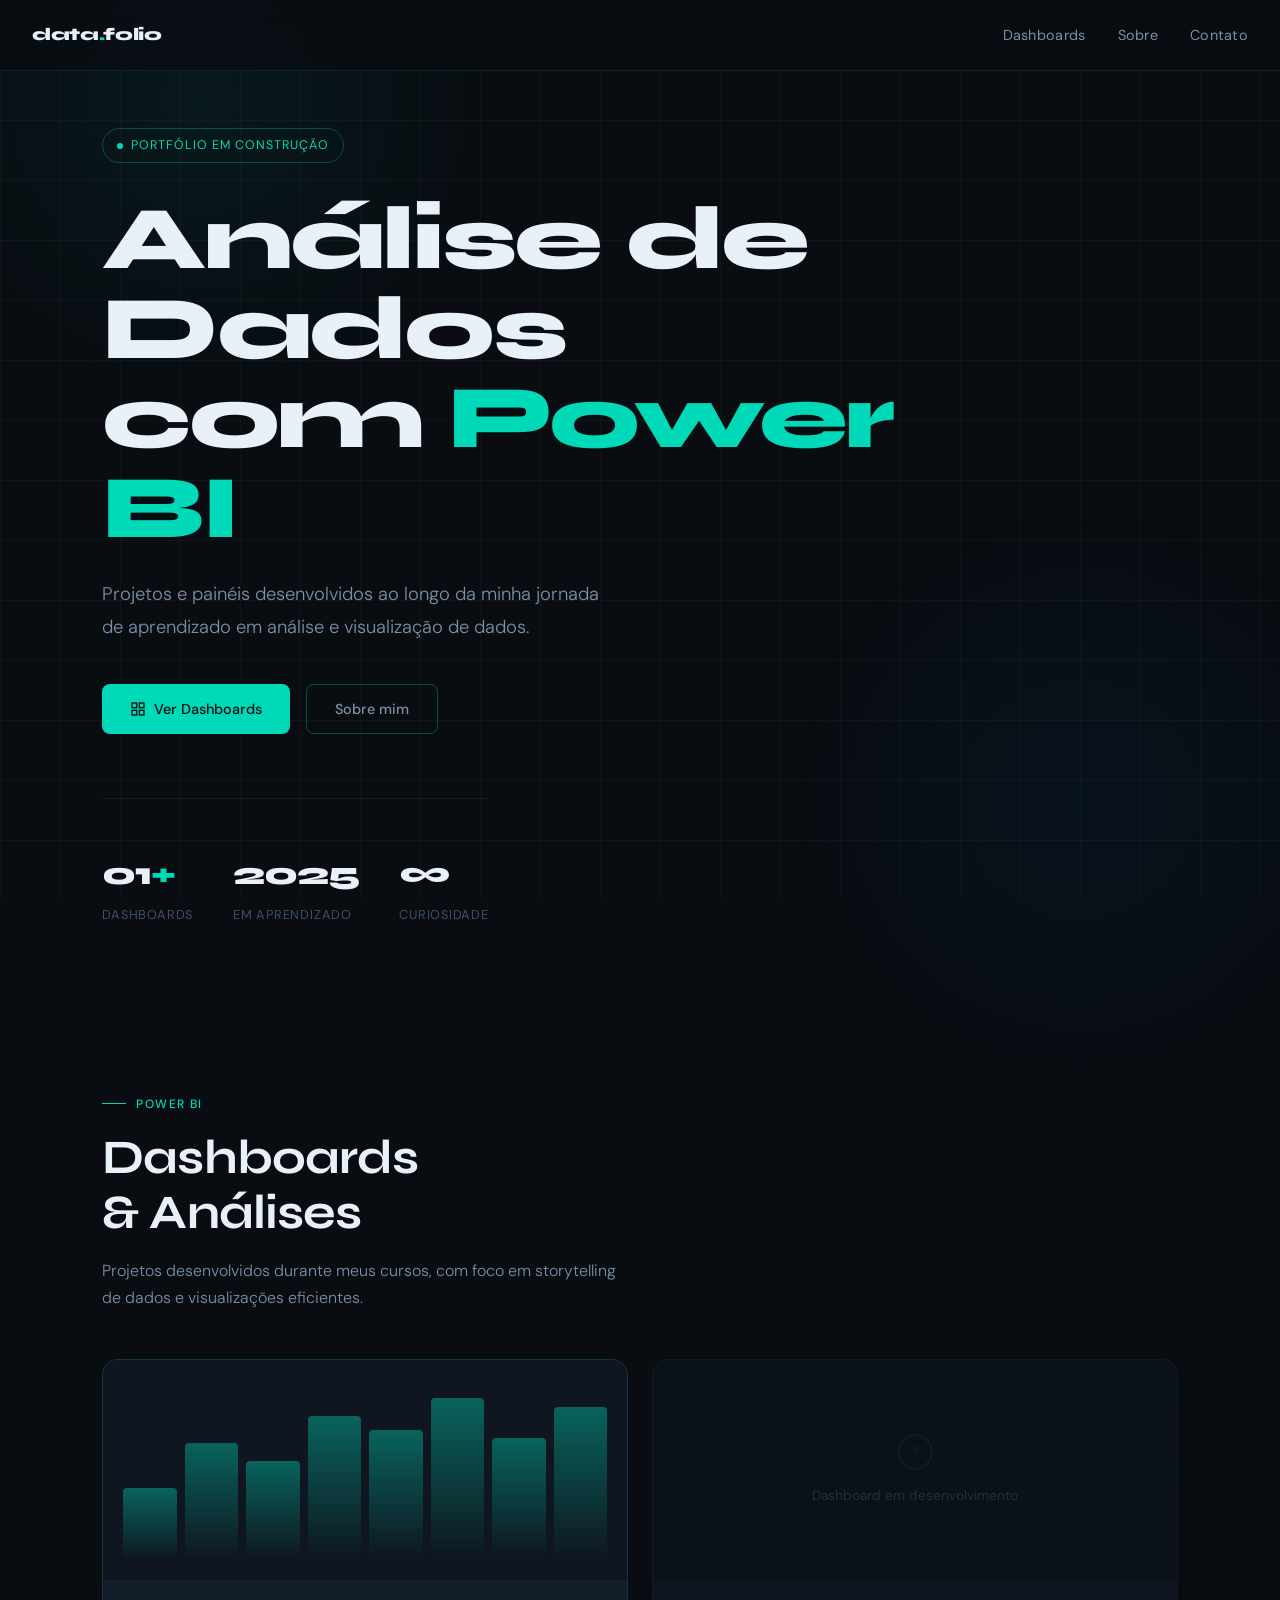
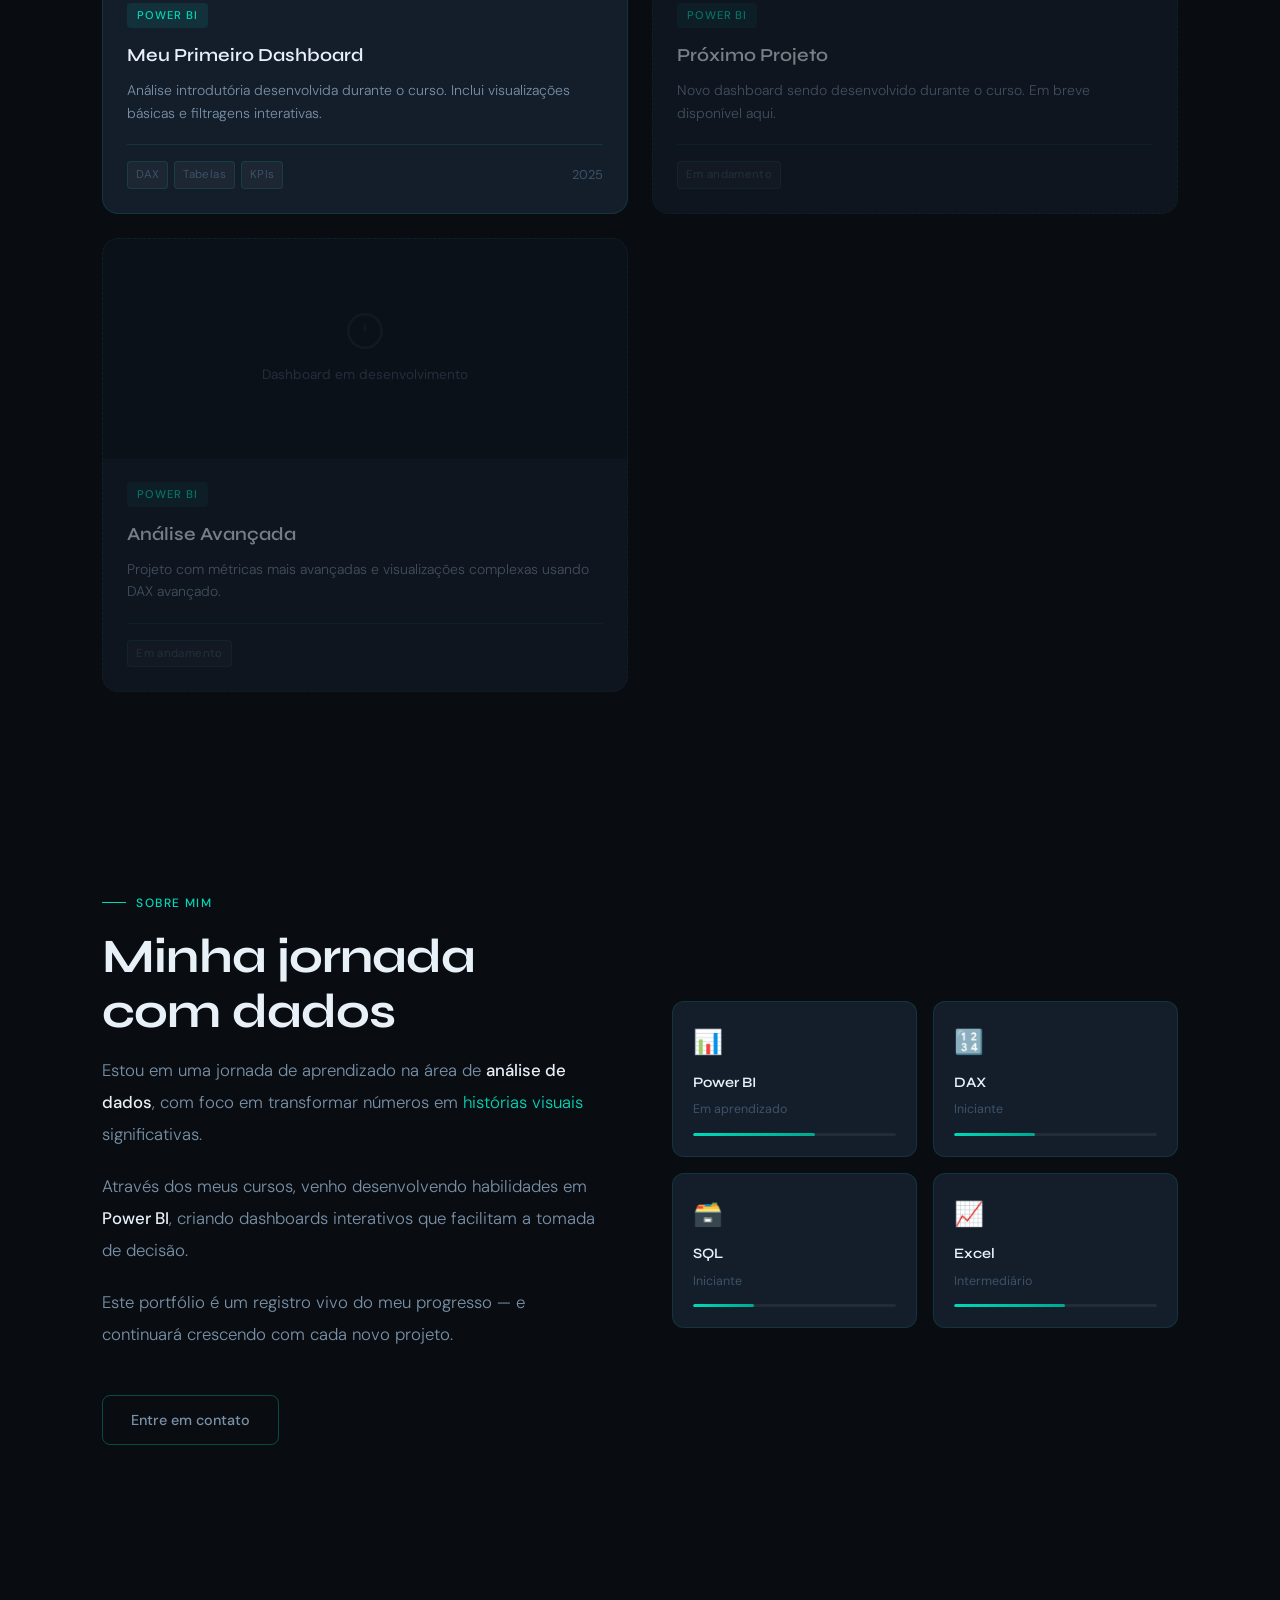
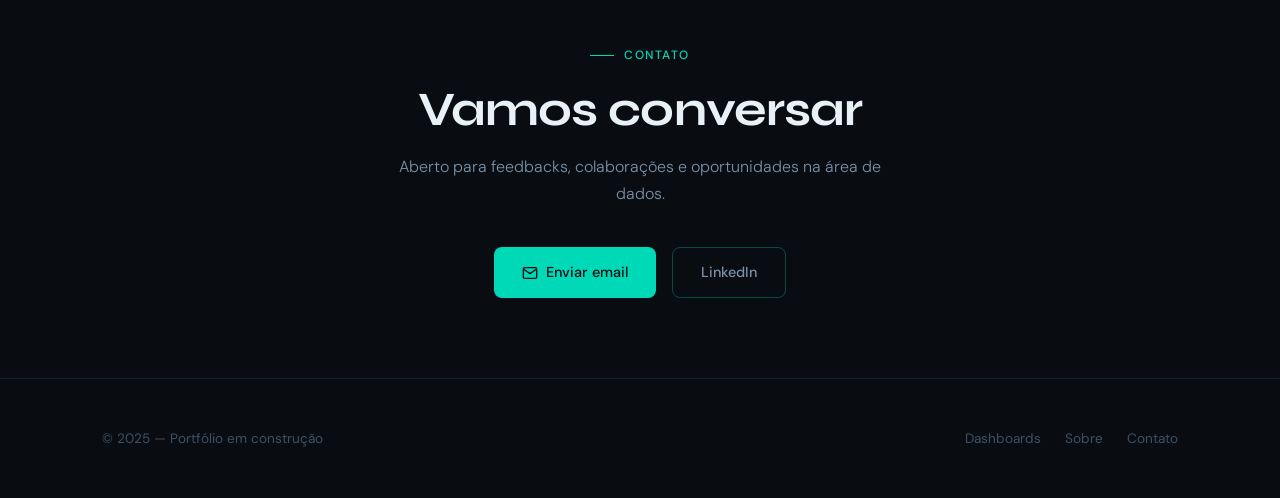
==== index.html @ b8851eac "index.http" ====
<!DOCTYPE html>
<html lang="pt-BR">
<head>
<meta charset="UTF-8">
<meta name="viewport" content="width=device-width, initial-scale=1.0">
<title>Portfólio | Análise de Dados</title>
<link href="https://fonts.googleapis.com/css2?family=Syne:wght@400;500;600;700;800&family=DM+Sans:ital,opsz,wght@0,9..40,300;0,9..40,400;0,9..40,500;1,9..40,300&display=swap" rel="stylesheet">
<style>
  *, *::before, *::after { box-sizing: border-box; margin: 0; padding: 0; }

  :root {
    --bg-deep:    #090d12;
    --bg-surface: #0f1620;
    --bg-card:    #141e2b;
    --bg-card-hover: #1a2638;
    --accent:     #00d9b8;
    --accent-dim: #00a88f;
    --accent-glow:rgba(0,217,184,0.15);
    --text-primary:   #e8f0f8;
    --text-secondary: #7a91a8;
    --text-muted:     #3d5166;
    --border:     rgba(0,217,184,0.12);
    --border-hover: rgba(0,217,184,0.3);
    --grid-line:  rgba(255,255,255,0.03);
  }

  html { scroll-behavior: smooth; }

  body {
    background: var(--bg-deep);
    color: var(--text-primary);
    font-family: 'DM Sans', sans-serif;
    font-size: 16px;
    line-height: 1.7;
    overflow-x: hidden;
  }

  /* ── Grid background ── */
  body::before {
    content: '';
    position: fixed; inset: 0;
    background-image:
      linear-gradient(var(--grid-line) 1px, transparent 1px),
      linear-gradient(90deg, var(--grid-line) 1px, transparent 1px);
    background-size: 60px 60px;
    pointer-events: none;
    z-index: 0;
  }

  /* ── Glow blob ── */
  .glow-blob {
    position: fixed;
    width: 600px; height: 600px;
    background: radial-gradient(circle, rgba(0,217,184,0.06) 0%, transparent 70%);
    border-radius: 50%;
    pointer-events: none;
    z-index: 0;
    transition: transform 2s ease;
  }
  .glow-blob-1 { top: -200px; left: -100px; }
  .glow-blob-2 { bottom: -200px; right: -100px; background: radial-gradient(circle, rgba(0,120,217,0.05) 0%, transparent 70%); }

  /* ── NAV ── */
  nav {
    position: fixed; top: 0; left: 0; right: 0;
    z-index: 100;
    padding: 1.25rem 2rem;
    display: flex; align-items: center; justify-content: space-between;
    background: rgba(9,13,18,0.75);
    backdrop-filter: blur(16px);
    border-bottom: 1px solid var(--border);
    animation: fadeDown 0.8s ease both;
  }

  .nav-logo {
    font-family: 'Syne', sans-serif;
    font-weight: 800; font-size: 1.1rem;
    letter-spacing: -0.02em;
    color: var(--text-primary);
    text-decoration: none;
  }
  .nav-logo span { color: var(--accent); }

  .nav-links {
    display: flex; gap: 2rem;
    list-style: none;
  }
  .nav-links a {
    color: var(--text-secondary);
    text-decoration: none;
    font-size: 0.9rem;
    font-weight: 400;
    letter-spacing: 0.02em;
    transition: color 0.2s;
    position: relative;
  }
  .nav-links a::after {
    content: '';
    position: absolute; bottom: -4px; left: 0; right: 0; height: 1px;
    background: var(--accent); transform: scaleX(0);
    transition: transform 0.25s ease;
  }
  .nav-links a:hover { color: var(--accent); }
  .nav-links a:hover::after { transform: scaleX(1); }

  /* ── MAIN WRAPPER ── */
  main { position: relative; z-index: 1; }

  /* ── HERO ── */
  .hero {
    min-height: 100vh;
    display: flex; flex-direction: column;
    justify-content: center; align-items: flex-start;
    padding: 8rem 8vw 4rem;
    position: relative;
  }

  .hero-tag {
    display: inline-flex; align-items: center; gap: 8px;
    padding: 6px 14px;
    border: 1px solid var(--border-hover);
    border-radius: 100px;
    font-size: 0.78rem;
    letter-spacing: 0.08em;
    text-transform: uppercase;
    color: var(--accent);
    margin-bottom: 2rem;
    animation: fadeUp 0.8s 0.2s ease both;
  }
  .hero-tag::before {
    content: '';
    width: 6px; height: 6px; border-radius: 50%;
    background: var(--accent);
    animation: pulse 2s infinite;
  }

  .hero h1 {
    font-family: 'Syne', sans-serif;
    font-size: clamp(3rem, 7vw, 6.5rem);
    font-weight: 800;
    line-height: 1.0;
    letter-spacing: -0.03em;
    max-width: 900px;
    animation: fadeUp 0.8s 0.3s ease both;
  }
  .hero h1 em {
    font-style: normal;
    color: var(--accent);
  }

  .hero-sub {
    font-size: 1.15rem;
    font-weight: 300;
    color: var(--text-secondary);
    max-width: 520px;
    margin-top: 1.5rem;
    line-height: 1.8;
    animation: fadeUp 0.8s 0.4s ease both;
  }

  .hero-cta {
    display: flex; gap: 1rem; margin-top: 2.5rem;
    animation: fadeUp 0.8s 0.5s ease both;
  }
  .btn {
    padding: 0.75rem 1.75rem;
    border-radius: 8px;
    font-family: 'DM Sans', sans-serif;
    font-size: 0.9rem; font-weight: 500;
    cursor: pointer;
    text-decoration: none;
    transition: all 0.25s ease;
    display: inline-flex; align-items: center; gap: 8px;
  }
  .btn-primary {
    background: var(--accent);
    color: #090d12;
    border: none;
  }
  .btn-primary:hover { background: #00ffdc; transform: translateY(-2px); box-shadow: 0 8px 24px rgba(0,217,184,0.3); }
  .btn-ghost {
    background: transparent;
    color: var(--text-secondary);
    border: 1px solid var(--border-hover);
  }
  .btn-ghost:hover { border-color: var(--accent); color: var(--accent); transform: translateY(-2px); }

  /* Stats row */
  .hero-stats {
    display: flex; gap: 2.5rem;
    margin-top: 4rem;
    padding-top: 3rem;
    border-top: 1px solid var(--border);
    animation: fadeUp 0.8s 0.6s ease both;
  }
  .stat-item {}
  .stat-num {
    font-family: 'Syne', sans-serif;
    font-size: 2rem; font-weight: 800;
    color: var(--text-primary);
    letter-spacing: -0.03em;
  }
  .stat-num span { color: var(--accent); }
  .stat-label {
    font-size: 0.8rem;
    color: var(--text-muted);
    text-transform: uppercase;
    letter-spacing: 0.06em;
    margin-top: 2px;
  }

  /* ── SECTIONS ── */
  section {
    padding: 6rem 8vw;
    position: relative;
  }
  .section-label {
    display: inline-flex; align-items: center; gap: 10px;
    font-size: 0.75rem;
    text-transform: uppercase;
    letter-spacing: 0.12em;
    color: var(--accent);
    font-weight: 500;
    margin-bottom: 1rem;
  }
  .section-label::before {
    content: '';
    display: inline-block;
    width: 24px; height: 1px;
    background: var(--accent);
  }

  .section-title {
    font-family: 'Syne', sans-serif;
    font-size: clamp(2rem, 4vw, 3rem);
    font-weight: 700;
    letter-spacing: -0.02em;
    line-height: 1.15;
    margin-bottom: 1rem;
  }
  .section-desc {
    color: var(--text-secondary);
    font-size: 1rem;
    font-weight: 300;
    max-width: 520px;
    margin-bottom: 3rem;
  }

  /* ── DASHBOARD GRID ── */
  .dashboard-grid {
    display: grid;
    grid-template-columns: repeat(auto-fill, minmax(380px, 1fr));
    gap: 1.5rem;
  }

  .dash-card {
    background: var(--bg-card);
    border: 1px solid var(--border);
    border-radius: 16px;
    overflow: hidden;
    transition: all 0.35s ease;
    position: relative;
    cursor: pointer;
    text-decoration: none;
    display: block;
    color: inherit;
  }
  .dash-card::before {
    content: '';
    position: absolute; top: 0; left: 0; right: 0; height: 2px;
    background: linear-gradient(90deg, transparent, var(--accent), transparent);
    opacity: 0;
    transition: opacity 0.35s ease;
  }
  .dash-card:hover {
    border-color: var(--border-hover);
    background: var(--bg-card-hover);
    transform: translateY(-4px);
    box-shadow: 0 20px 60px rgba(0,0,0,0.4), 0 0 40px rgba(0,217,184,0.05);
  }
  .dash-card:hover::before { opacity: 1; }

  .dash-preview {
    width: 100%;
    height: 220px;
    background: var(--bg-surface);
    display: flex; align-items: center; justify-content: center;
    position: relative;
    overflow: hidden;
  }

  /* Placeholder chart visualization */
  .dash-preview .chart-bars {
    display: flex; align-items: flex-end; gap: 8px;
    padding: 20px;
    height: 100%;
    width: 100%;
    opacity: 0.4;
  }
  .bar {
    flex: 1;
    background: linear-gradient(180deg, var(--accent) 0%, transparent 100%);
    border-radius: 4px 4px 0 0;
    min-height: 10%;
    transition: opacity 0.3s;
  }

  .dash-preview .embed-placeholder {
    display: flex; flex-direction: column;
    align-items: center; justify-content: center;
    gap: 12px;
    color: var(--text-muted);
    font-size: 0.85rem;
    width: 100%;
    height: 100%;
  }
  .embed-placeholder svg {
    opacity: 0.3;
  }

  .dash-body { padding: 1.25rem 1.5rem 1.5rem; }

  .dash-category {
    display: inline-block;
    padding: 3px 10px;
    border-radius: 4px;
    font-size: 0.7rem;
    text-transform: uppercase;
    letter-spacing: 0.08em;
    font-weight: 500;
    background: rgba(0,217,184,0.1);
    color: var(--accent);
    margin-bottom: 0.75rem;
  }

  .dash-title {
    font-family: 'Syne', sans-serif;
    font-size: 1.15rem;
    font-weight: 600;
    margin-bottom: 0.5rem;
    color: var(--text-primary);
  }
  .dash-desc {
    font-size: 0.875rem;
    color: var(--text-secondary);
    font-weight: 300;
    line-height: 1.6;
    margin-bottom: 1.25rem;
  }

  .dash-footer {
    display: flex; align-items: center; justify-content: space-between;
    padding-top: 1rem;
    border-top: 1px solid var(--border);
    font-size: 0.8rem;
    color: var(--text-muted);
  }
  .dash-footer-tags { display: flex; gap: 6px; }
  .tag {
    padding: 3px 8px;
    border-radius: 4px;
    background: rgba(255,255,255,0.04);
    border: 1px solid var(--border);
    font-size: 0.72rem;
    color: var(--text-muted);
    letter-spacing: 0.03em;
  }

  /* ── COMING SOON CARD ── */
  .dash-card.coming-soon {
    border-style: dashed;
    opacity: 0.5;
    cursor: default;
  }
  .dash-card.coming-soon:hover {
    transform: none;
    border-color: var(--border);
    background: var(--bg-card);
    box-shadow: none;
  }
  .coming-label {
    position: absolute; top: 12px; right: 12px;
    padding: 4px 10px;
    border-radius: 100px;
    background: rgba(255,255,255,0.06);
    font-size: 0.7rem;
    text-transform: uppercase;
    letter-spacing: 0.08em;
    color: var(--text-muted);
  }

  /* ── ABOUT SECTION ── */
  .about-grid {
    display: grid;
    grid-template-columns: 1fr 1fr;
    gap: 4rem;
    align-items: center;
  }
  .about-text p {
    color: var(--text-secondary);
    font-weight: 300;
    font-size: 1.05rem;
    line-height: 1.9;
    margin-bottom: 1.25rem;
  }
  .about-text p strong {
    color: var(--text-primary);
    font-weight: 500;
  }
  .about-text p em { color: var(--accent); font-style: normal; }

  .skills-grid {
    display: grid;
    grid-template-columns: 1fr 1fr;
    gap: 1rem;
  }
  .skill-item {
    background: var(--bg-card);
    border: 1px solid var(--border);
    border-radius: 12px;
    padding: 1.25rem;
    transition: all 0.25s ease;
  }
  .skill-item:hover {
    border-color: var(--border-hover);
    transform: translateY(-2px);
  }
  .skill-icon {
    font-size: 1.5rem;
    margin-bottom: 0.5rem;
  }
  .skill-name {
    font-family: 'Syne', sans-serif;
    font-size: 0.9rem;
    font-weight: 600;
    margin-bottom: 4px;
  }
  .skill-level {
    font-size: 0.78rem;
    color: var(--text-muted);
  }
  .skill-bar {
    height: 3px;
    background: rgba(255,255,255,0.06);
    border-radius: 100px;
    margin-top: 0.75rem;
    overflow: hidden;
  }
  .skill-bar-fill {
    height: 100%;
    background: linear-gradient(90deg, var(--accent), var(--accent-dim));
    border-radius: 100px;
    transform-origin: left;
    animation: barGrow 1s 1s ease both;
  }

  /* ── FOOTER ── */
  footer {
    padding: 3rem 8vw;
    border-top: 1px solid var(--border);
    display: flex;
    align-items: center;
    justify-content: space-between;
    flex-wrap: wrap;
    gap: 1rem;
  }
  .footer-copy {
    font-size: 0.85rem;
    color: var(--text-muted);
  }
  .footer-links { display: flex; gap: 1.5rem; }
  .footer-links a {
    color: var(--text-muted);
    text-decoration: none;
    font-size: 0.85rem;
    transition: color 0.2s;
  }
  .footer-links a:hover { color: var(--accent); }

  /* ── ANIMATIONS ── */
  @keyframes fadeDown {
    from { opacity: 0; transform: translateY(-16px); }
    to   { opacity: 1; transform: translateY(0); }
  }
  @keyframes fadeUp {
    from { opacity: 0; transform: translateY(24px); }
    to   { opacity: 1; transform: translateY(0); }
  }
  @keyframes pulse {
    0%, 100% { opacity: 1; transform: scale(1); }
    50% { opacity: 0.5; transform: scale(0.8); }
  }
  @keyframes barGrow {
    from { width: 0; }
  }

  .fade-in-up {
    opacity: 0;
    transform: translateY(30px);
    transition: opacity 0.7s ease, transform 0.7s ease;
  }
  .fade-in-up.visible {
    opacity: 1;
    transform: translateY(0);
  }

  /* ── RESPONSIVE ── */
  @media (max-width: 768px) {
    nav { padding: 1rem 1.25rem; }
    .nav-links { display: none; }
    .hero { padding: 7rem 5vw 3rem; }
    .hero-stats { gap: 1.5rem; flex-wrap: wrap; }
    section { padding: 4rem 5vw; }
    .dashboard-grid { grid-template-columns: 1fr; }
    .about-grid { grid-template-columns: 1fr; gap: 2.5rem; }
    footer { flex-direction: column; text-align: center; }
  }

  /* ── MODAL PARA EMBED ── */
  .modal-backdrop {
    position: fixed; inset: 0;
    background: rgba(0,0,0,0.85);
    z-index: 200;
    display: none;
    align-items: center; justify-content: center;
    backdrop-filter: blur(8px);
  }
  .modal-backdrop.open { display: flex; }
  .modal {
    background: var(--bg-card);
    border: 1px solid var(--border-hover);
    border-radius: 20px;
    width: min(90vw, 900px);
    max-height: 90vh;
    overflow: auto;
    padding: 2rem;
    position: relative;
    animation: fadeUp 0.35s ease both;
  }
  .modal-close {
    position: absolute; top: 1rem; right: 1rem;
    background: rgba(255,255,255,0.06);
    border: 1px solid var(--border);
    color: var(--text-secondary);
    width: 36px; height: 36px;
    border-radius: 50%;
    cursor: pointer;
    font-size: 1.1rem;
    display: flex; align-items: center; justify-content: center;
    transition: all 0.2s;
  }
  .modal-close:hover { background: rgba(255,255,255,0.12); color: var(--text-primary); }
  .modal h2 {
    font-family: 'Syne', sans-serif;
    font-size: 1.5rem; font-weight: 700;
    margin-bottom: 0.5rem;
  }
  .modal-meta { color: var(--text-muted); font-size: 0.875rem; margin-bottom: 1.5rem; }
  .modal-embed {
    width: 100%;
    height: 500px;
    background: var(--bg-surface);
    border-radius: 12px;
    border: 1px solid var(--border);
    display: flex; align-items: center; justify-content: center;
    color: var(--text-muted);
    font-size: 0.9rem;
    flex-direction: column;
    gap: 12px;
  }
  .modal-embed iframe {
    width: 100%; height: 100%;
    border: none; border-radius: 12px;
  }
  .modal-desc {
    margin-top: 1.25rem;
    color: var(--text-secondary);
    font-size: 0.95rem;
    font-weight: 300;
    line-height: 1.7;
  }
</style>
</head>
<body>

<div class="glow-blob glow-blob-1"></div>
<div class="glow-blob glow-blob-2"></div>

<!-- NAV -->
<nav>
  <a href="#" class="nav-logo">data<span>.</span>folio</a>
  <ul class="nav-links">
    <li><a href="#dashboards">Dashboards</a></li>
    <li><a href="#sobre">Sobre</a></li>
    <li><a href="#contato">Contato</a></li>
  </ul>
</nav>

<main>

  <!-- HERO -->
  <section class="hero">
    <div class="hero-tag">Portfólio em construção</div>
    <h1>Análise de Dados<br>com <em>Power BI</em></h1>
    <p class="hero-sub">Projetos e painéis desenvolvidos ao longo da minha jornada de aprendizado em análise e visualização de dados.</p>
    <div class="hero-cta">
      <a href="#dashboards" class="btn btn-primary">
        <svg width="16" height="16" viewBox="0 0 24 24" fill="none" stroke="currentColor" stroke-width="2"><rect x="3" y="3" width="7" height="7"/><rect x="14" y="3" width="7" height="7"/><rect x="14" y="14" width="7" height="7"/><rect x="3" y="14" width="7" height="7"/></svg>
        Ver Dashboards
      </a>
      <a href="#sobre" class="btn btn-ghost">Sobre mim</a>
    </div>
    <div class="hero-stats">
      <div class="stat-item">
        <div class="stat-num">01<span>+</span></div>
        <div class="stat-label">Dashboards</div>
      </div>
      <div class="stat-item">
        <div class="stat-num">2025<span></span></div>
        <div class="stat-label">Em aprendizado</div>
      </div>
      <div class="stat-item">
        <div class="stat-num">∞<span></span></div>
        <div class="stat-label">Curiosidade</div>
      </div>
    </div>
  </section>

  <!-- DASHBOARDS -->
  <section id="dashboards">
    <div class="fade-in-up">
      <span class="section-label">Power BI</span>
      <h2 class="section-title">Dashboards<br>& Análises</h2>
      <p class="section-desc">Projetos desenvolvidos durante meus cursos, com foco em storytelling de dados e visualizações eficientes.</p>
    </div>

    <div class="dashboard-grid fade-in-up">

      <!-- CARD 1 — Dashboard real (adicione seu link de embed) -->
      <a class="dash-card" href="#" onclick="openModal('modal-1'); return false;">
        <div class="dash-preview">
          <div class="chart-bars">
            <div class="bar" style="height:40%"></div>
            <div class="bar" style="height:65%"></div>
            <div class="bar" style="height:55%"></div>
            <div class="bar" style="height:80%"></div>
            <div class="bar" style="height:72%"></div>
            <div class="bar" style="height:90%"></div>
            <div class="bar" style="height:68%"></div>
            <div class="bar" style="height:85%"></div>
          </div>
        </div>
        <div class="dash-body">
          <span class="dash-category">Power BI</span>
          <h3 class="dash-title">Meu Primeiro Dashboard</h3>
          <p class="dash-desc">Análise introdutória desenvolvida durante o curso. Inclui visualizações básicas e filtragens interativas.</p>
          <div class="dash-footer">
            <div class="dash-footer-tags">
              <span class="tag">DAX</span>
              <span class="tag">Tabelas</span>
              <span class="tag">KPIs</span>
            </div>
            <span>2025</span>
          </div>
        </div>
      </a>

      <!-- CARD 2 — Coming soon -->
      <div class="dash-card coming-soon">
        <span class="coming-label">Em breve</span>
        <div class="dash-preview">
          <div class="embed-placeholder">
            <svg width="40" height="40" viewBox="0 0 24 24" fill="none" stroke="currentColor" stroke-width="1.5">
              <circle cx="12" cy="12" r="10"/><line x1="12" y1="8" x2="12" y2="12"/><line x1="12" y1="16" x2="12.01" y2="16"/>
            </svg>
            <span>Dashboard em desenvolvimento</span>
          </div>
        </div>
        <div class="dash-body">
          <span class="dash-category">Power BI</span>
          <h3 class="dash-title">Próximo Projeto</h3>
          <p class="dash-desc">Novo dashboard sendo desenvolvido durante o curso. Em breve disponível aqui.</p>
          <div class="dash-footer">
            <div class="dash-footer-tags">
              <span class="tag">Em andamento</span>
            </div>
          </div>
        </div>
      </div>

      <!-- CARD 3 — Coming soon -->
      <div class="dash-card coming-soon">
        <span class="coming-label">Em breve</span>
        <div class="dash-preview">
          <div class="embed-placeholder">
            <svg width="40" height="40" viewBox="0 0 24 24" fill="none" stroke="currentColor" stroke-width="1.5">
              <circle cx="12" cy="12" r="10"/><line x1="12" y1="8" x2="12" y2="12"/><line x1="12" y1="16" x2="12.01" y2="16"/>
            </svg>
            <span>Dashboard em desenvolvimento</span>
          </div>
        </div>
        <div class="dash-body">
          <span class="dash-category">Power BI</span>
          <h3 class="dash-title">Análise Avançada</h3>
          <p class="dash-desc">Projeto com métricas mais avançadas e visualizações complexas usando DAX avançado.</p>
          <div class="dash-footer">
            <div class="dash-footer-tags">
              <span class="tag">Em andamento</span>
            </div>
          </div>
        </div>
      </div>

    </div>
  </section>

  <!-- SOBRE -->
  <section id="sobre">
    <div class="about-grid fade-in-up">
      <div class="about-text">
        <span class="section-label">Sobre mim</span>
        <h2 class="section-title">Minha jornada<br>com dados</h2>
        <p>Estou em uma jornada de aprendizado na área de <strong>análise de dados</strong>, com foco em transformar números em <em>histórias visuais</em> significativas.</p>
        <p>Através dos meus cursos, venho desenvolvendo habilidades em <strong>Power BI</strong>, criando dashboards interativos que facilitam a tomada de decisão.</p>
        <p>Este portfólio é um registro vivo do meu progresso — e continuará crescendo com cada novo projeto.</p>
        <a href="#contato" class="btn btn-ghost" style="margin-top: 1.5rem; display: inline-flex;">Entre em contato</a>
      </div>
      <div class="skills-grid">
        <div class="skill-item">
          <div class="skill-icon">📊</div>
          <div class="skill-name">Power BI</div>
          <div class="skill-level">Em aprendizado</div>
          <div class="skill-bar"><div class="skill-bar-fill" style="width: 60%"></div></div>
        </div>
        <div class="skill-item">
          <div class="skill-icon">🔢</div>
          <div class="skill-name">DAX</div>
          <div class="skill-level">Iniciante</div>
          <div class="skill-bar"><div class="skill-bar-fill" style="width: 40%"></div></div>
        </div>
        <div class="skill-item">
          <div class="skill-icon">🗃️</div>
          <div class="skill-name">SQL</div>
          <div class="skill-level">Iniciante</div>
          <div class="skill-bar"><div class="skill-bar-fill" style="width: 30%"></div></div>
        </div>
        <div class="skill-item">
          <div class="skill-icon">📈</div>
          <div class="skill-name">Excel</div>
          <div class="skill-level">Intermediário</div>
          <div class="skill-bar"><div class="skill-bar-fill" style="width: 55%"></div></div>
        </div>
      </div>
    </div>
  </section>

  <!-- CONTATO -->
  <section id="contato" style="text-align: center; padding-bottom: 5rem;">
    <div class="fade-in-up">
      <span class="section-label">Contato</span>
      <h2 class="section-title">Vamos conversar</h2>
      <p class="section-desc" style="margin: 0 auto 2.5rem;">Aberto para feedbacks, colaborações e oportunidades na área de dados.</p>
      <div style="display: flex; gap: 1rem; justify-content: center; flex-wrap: wrap;">
        <a href="mailto:seuemail@email.com" class="btn btn-primary">
          <svg width="16" height="16" viewBox="0 0 24 24" fill="none" stroke="currentColor" stroke-width="2"><path d="M4 4h16c1.1 0 2 .9 2 2v12c0 1.1-.9 2-2 2H4c-1.1 0-2-.9-2-2V6c0-1.1.9-2 2-2z"/><polyline points="22,6 12,13 2,6"/></svg>
          Enviar email
        </a>
        <a href="https://linkedin.com" target="_blank" class="btn btn-ghost">
          LinkedIn
        </a>
      </div>
    </div>
  </section>

</main>

<!-- FOOTER -->
<footer>
  <span class="footer-copy">© 2025 — Portfólio em construção</span>
  <div class="footer-links">
    <a href="#dashboards">Dashboards</a>
    <a href="#sobre">Sobre</a>
    <a href="#contato">Contato</a>
  </div>
</footer>

<!-- MODAL -->
<div class="modal-backdrop" id="modal-1-backdrop" onclick="closeModal('modal-1')">
  <div class="modal" onclick="event.stopPropagation()">
    <button class="modal-close" onclick="closeModal('modal-1')">✕</button>
    <h2>Meu Primeiro Dashboard</h2>
    <p class="modal-meta">Power BI · 2025 · DAX, Tabelas, KPIs</p>
    <div class="modal-embed" id="modal-1-embed">
      <!-- 
        COMO ADICIONAR SEU DASHBOARD:
        1. No Power BI Service, abra seu relatório
        2. Clique em Arquivo > Incorporar relatório > Site ou portal
        3. Copie o link do iframe
        4. Substitua este bloco pelo iframe copiado
        Exemplo:
        <iframe src="SEU_LINK_AQUI" allowFullScreen="true"></iframe>
      -->
      <svg width="48" height="48" viewBox="0 0 24 24" fill="none" stroke="currentColor" stroke-width="1" opacity="0.3">
        <rect x="3" y="3" width="18" height="18" rx="2"/><path d="M3 9h18M9 21V9"/>
      </svg>
      <span style="color: var(--text-muted); font-size: 0.85rem; text-align: center; max-width: 300px; line-height: 1.6;">
        Adicione aqui o link de incorporação do seu painel do Power BI Service
      </span>
    </div>
    <p class="modal-desc">
      Primeiro dashboard desenvolvido durante o curso de Power BI. Descreva aqui o objetivo do painel, as principais métricas analisadas e os insights obtidos.
    </p>
  </div>
</div>

<script>
  // Scroll animations
  const observer = new IntersectionObserver((entries) => {
    entries.forEach(el => {
      if (el.isIntersecting) el.target.classList.add('visible');
    });
  }, { threshold: 0.1 });

  document.querySelectorAll('.fade-in-up').forEach(el => observer.observe(el));

  // Glow blob follows mouse
  const blob1 = document.querySelector('.glow-blob-1');
  let mx = 0, my = 0;
  document.addEventListener('mousemove', e => {
    mx = e.clientX - 300; my = e.clientY - 300;
    blob1.style.transform = `translate(${mx * 0.05}px, ${my * 0.05}px)`;
  });

  // Modal
  function openModal(id) {
    document.getElementById(id + '-backdrop').classList.add('open');
    document.body.style.overflow = 'hidden';
  }
  function closeModal(id) {
    document.getElementById(id + '-backdrop').classList.remove('open');
    document.body.style.overflow = '';
  }
  document.addEventListener('keydown', e => {
    if (e.key === 'Escape') {
      document.querySelectorAll('.modal-backdrop.open').forEach(m => m.classList.remove('open'));
      document.body.style.overflow = '';
    }
  });

  // Smooth scroll for anchor links
  document.querySelectorAll('a[href^="#"]').forEach(a => {
    a.addEventListener('click', e => {
      const target = document.querySelector(a.getAttribute('href'));
      if (target) { e.preventDefault(); target.scrollIntoView({ behavior: 'smooth' }); }
    });
  });
</script>

</body>
</html>
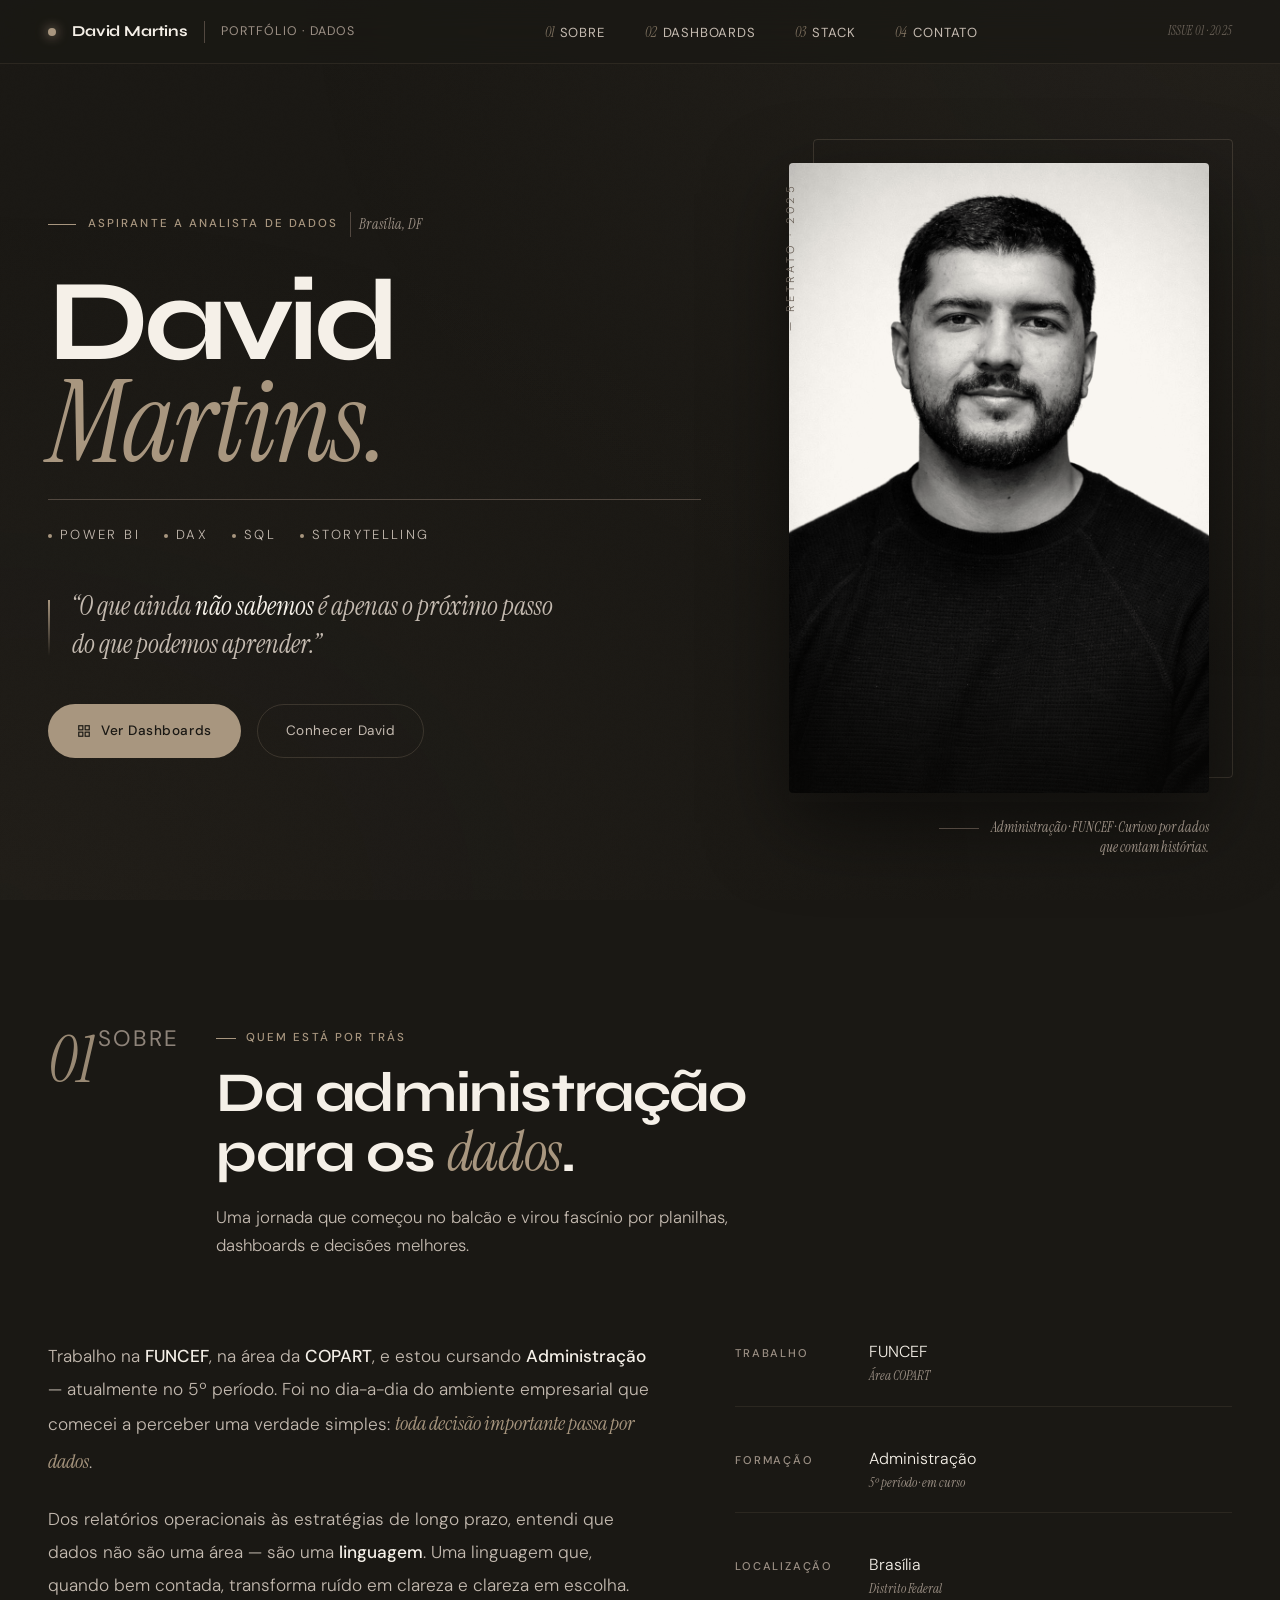
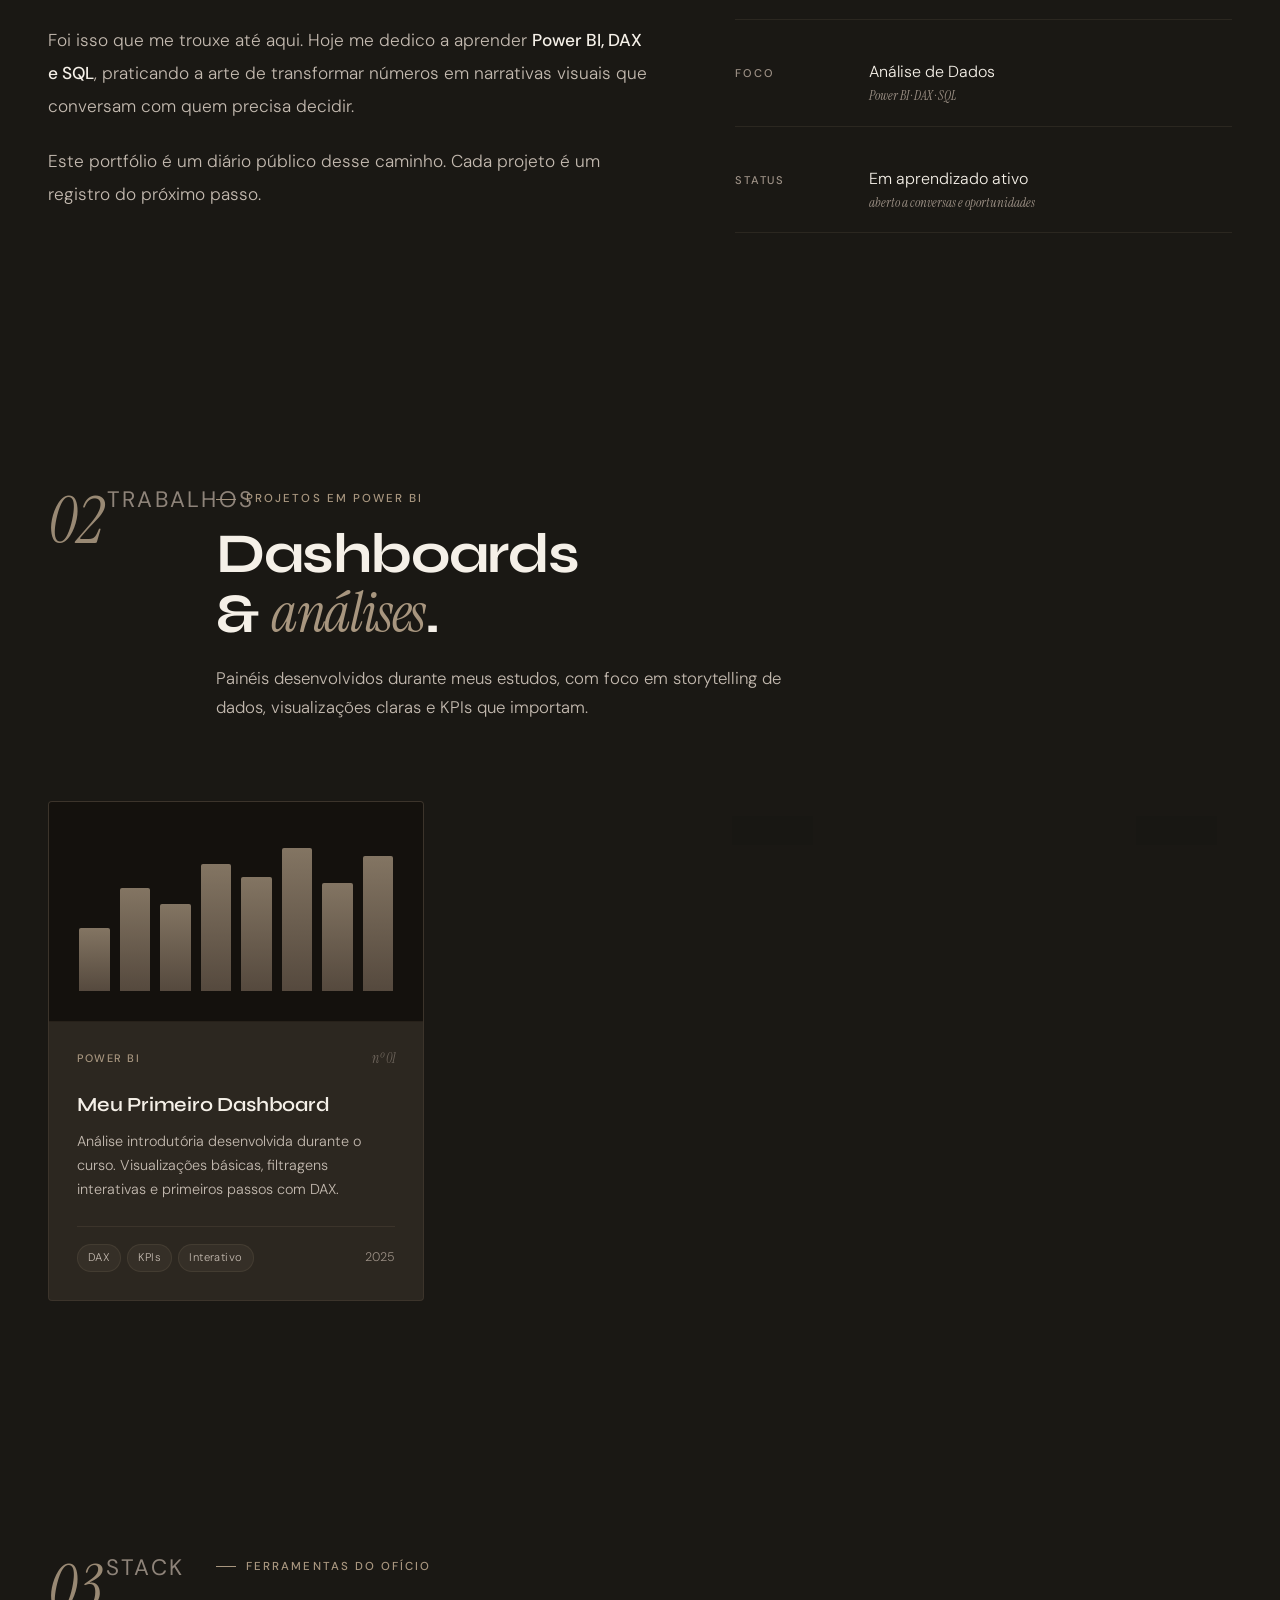
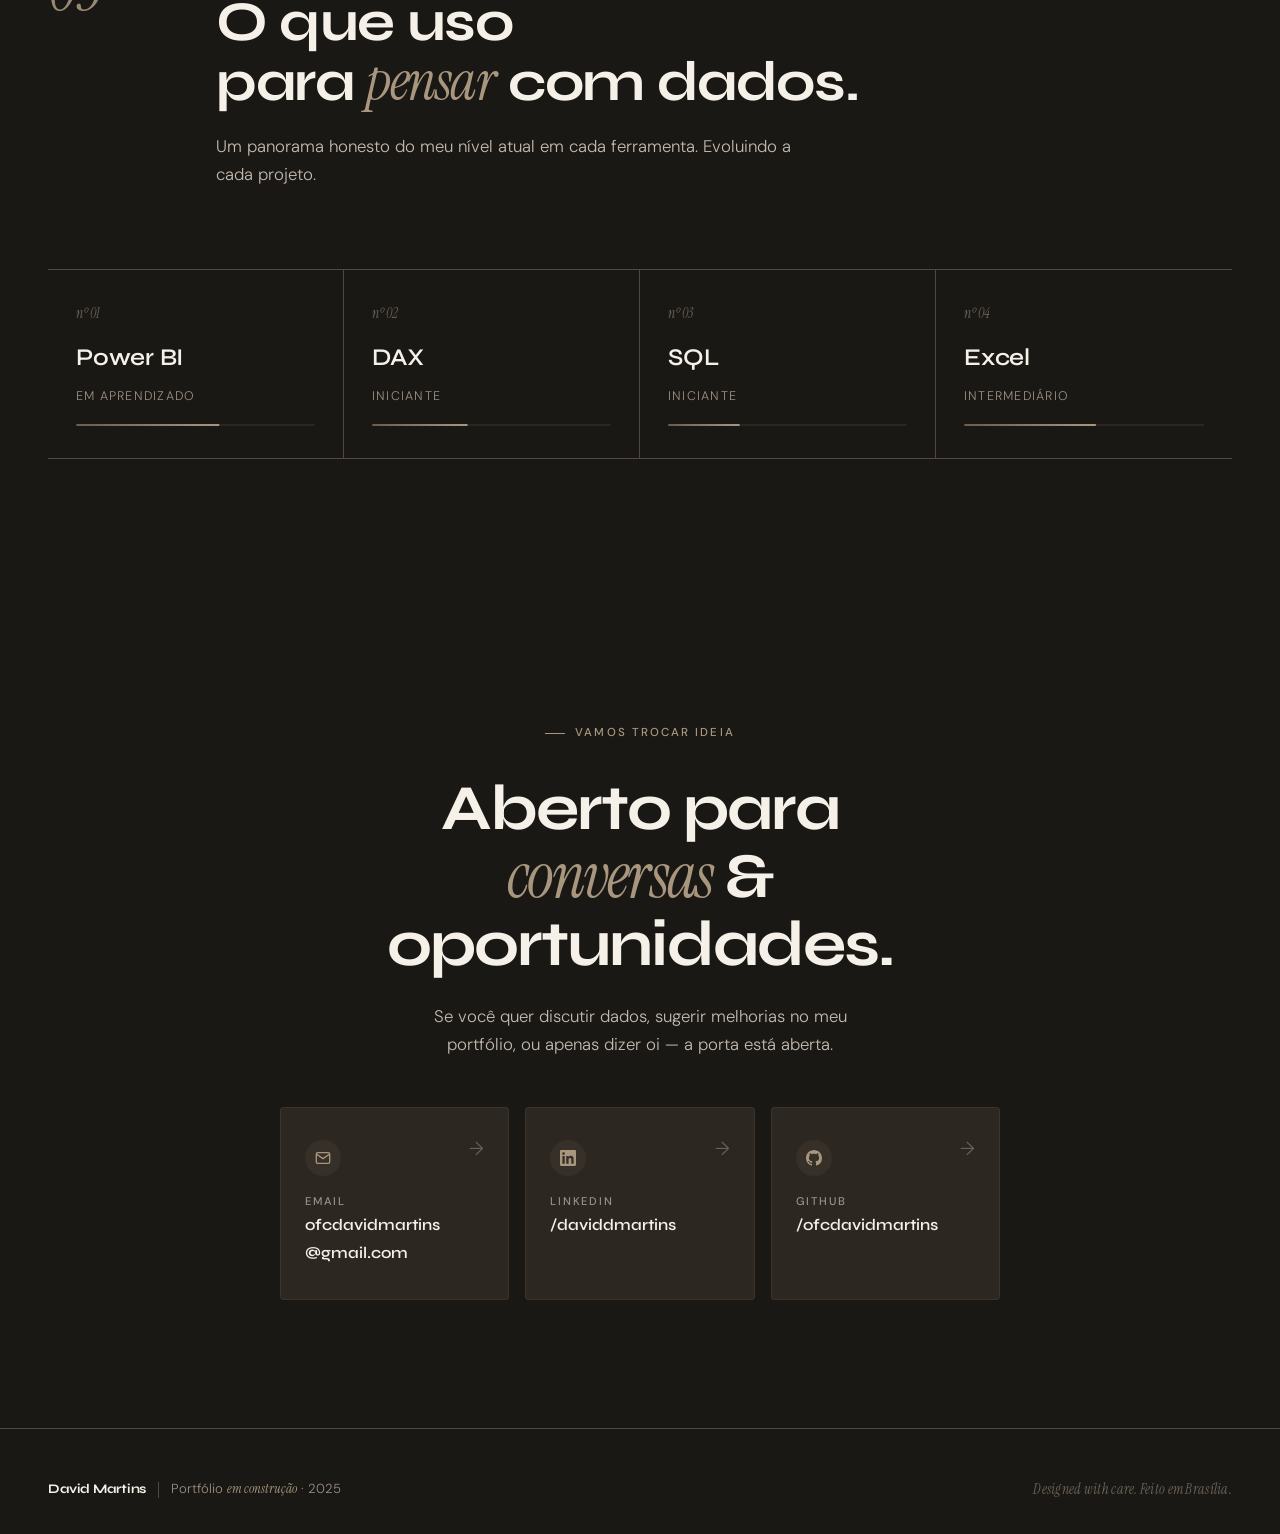
==== commit 068e0973: "Add files via upload" ====
--- a/index.html
+++ b/index.html
@@ -3,262 +3,518 @@
 <head>
 <meta charset="UTF-8">
 <meta name="viewport" content="width=device-width, initial-scale=1.0">
-<title>Portfólio | Análise de Dados</title>
-<link href="https://fonts.googleapis.com/css2?family=Syne:wght@400;500;600;700;800&family=DM+Sans:ital,opsz,wght@0,9..40,300;0,9..40,400;0,9..40,500;1,9..40,300&display=swap" rel="stylesheet">
+<title>David Martins — Aspirante a Analista de Dados</title>
+<meta name="description" content="Portfólio pessoal de David Martins. Aspirante a Analista de Dados, trabalhando com Power BI, DAX e SQL.">
+<link rel="preconnect" href="https://fonts.googleapis.com">
+<link rel="preconnect" href="https://fonts.gstatic.com" crossorigin>
+<link href="https://fonts.googleapis.com/css2?family=Syne:wght@500;600;700;800&family=DM+Sans:wght@300;400;500&family=Instrument+Serif:ital@0;1&display=swap" rel="stylesheet">
 <style>
   *, *::before, *::after { box-sizing: border-box; margin: 0; padding: 0; }
 
   :root {
-    --bg-deep:    #090d12;
-    --bg-surface: #0f1620;
-    --bg-card:    #141e2b;
-    --bg-card-hover: #1a2638;
-    --accent:     #00d9b8;
-    --accent-dim: #00a88f;
-    --accent-glow:rgba(0,217,184,0.15);
-    --text-primary:   #e8f0f8;
-    --text-secondary: #7a91a8;
-    --text-muted:     #3d5166;
-    --border:     rgba(0,217,184,0.12);
-    --border-hover: rgba(0,217,184,0.3);
-    --grid-line:  rgba(255,255,255,0.03);
+    /* Paleta — modo escuro terroso */
+    --bg-deep:    #14110D;   /* ainda mais escuro que carvão p/ profundidade */
+    --bg-main:    #1A1814;   /* carvão — fundo principal */
+    --bg-surface: #2C2720;   /* fuligem */
+    --bg-card:    #3D352C;   /* terra queimada */
+    --bg-card-hover: #4A4036;
+
+    --border:     rgba(168,150,127,0.12);
+    --border-mid: rgba(168,150,127,0.22);
+    --border-hover: rgba(168,150,127,0.45);
+    --divider:    #524840;
+
+    --text-primary:   #F5F0E8;  /* bege quente */
+    --text-secondary: #C4BAB0;  /* cinza areia */
+    --text-muted:     #9C9085;  /* pedra */
+    --text-faint:     #6B6259;  /* sombra */
+
+    --accent:     #A8967F;   /* caramelo */
+    --accent-dim: #8C7B6B;   /* barro */
+    --accent-deep:#6B5C4E;   /* mogno */
   }
 
   html { scroll-behavior: smooth; }
 
   body {
-    background: var(--bg-deep);
+    background: var(--bg-main);
     color: var(--text-primary);
     font-family: 'DM Sans', sans-serif;
+    font-weight: 300;
     font-size: 16px;
-    line-height: 1.7;
+    line-height: 1.75;
     overflow-x: hidden;
-  }
-
-  /* ── Grid background ── */
+    position: relative;
+    -webkit-font-smoothing: antialiased;
+  }
+
+  /* Ruído/grão sutil */
   body::before {
     content: '';
     position: fixed; inset: 0;
-    background-image:
-      linear-gradient(var(--grid-line) 1px, transparent 1px),
-      linear-gradient(90deg, var(--grid-line) 1px, transparent 1px);
-    background-size: 60px 60px;
+    background-image: url("data:image/svg+xml;utf8,<svg xmlns='http://www.w3.org/2000/svg' width='200' height='200'><filter id='n'><feTurbulence type='fractalNoise' baseFrequency='0.9' numOctaves='3'/><feColorMatrix values='0 0 0 0 0.66, 0 0 0 0 0.59, 0 0 0 0 0.5, 0 0 0 0.6 0'/></filter><rect width='100%' height='100%' filter='url(%23n)' opacity='0.35'/></svg>");
+    opacity: 0.08;
+    pointer-events: none;
+    z-index: 1;
+    mix-blend-mode: overlay;
+  }
+
+  /* Gradiente ambiente */
+  body::after {
+    content: '';
+    position: fixed; inset: 0;
+    background:
+      radial-gradient(ellipse at top right, rgba(168,150,127,0.06), transparent 55%),
+      radial-gradient(ellipse at bottom left, rgba(107,92,78,0.08), transparent 55%);
     pointer-events: none;
     z-index: 0;
   }
 
-  /* ── Glow blob ── */
-  .glow-blob {
-    position: fixed;
-    width: 600px; height: 600px;
-    background: radial-gradient(circle, rgba(0,217,184,0.06) 0%, transparent 70%);
-    border-radius: 50%;
-    pointer-events: none;
-    z-index: 0;
-    transition: transform 2s ease;
-  }
-  .glow-blob-1 { top: -200px; left: -100px; }
-  .glow-blob-2 { bottom: -200px; right: -100px; background: radial-gradient(circle, rgba(0,120,217,0.05) 0%, transparent 70%); }
-
-  /* ── NAV ── */
+  main, nav, footer { position: relative; z-index: 2; }
+
+  ::selection { background: var(--accent); color: var(--bg-main); }
+
+  /* ═════════ NAV ═════════ */
   nav {
     position: fixed; top: 0; left: 0; right: 0;
     z-index: 100;
-    padding: 1.25rem 2rem;
+    padding: 1.1rem 3rem;
     display: flex; align-items: center; justify-content: space-between;
-    background: rgba(9,13,18,0.75);
-    backdrop-filter: blur(16px);
+    background: rgba(26,24,20,0.75);
+    backdrop-filter: blur(16px) saturate(1.2);
+    -webkit-backdrop-filter: blur(16px) saturate(1.2);
     border-bottom: 1px solid var(--border);
-    animation: fadeDown 0.8s ease both;
-  }
-
-  .nav-logo {
+    animation: fadeDown 0.9s ease both;
+  }
+
+  .nav-left {
+    display: flex; align-items: center; gap: 1rem;
     font-family: 'Syne', sans-serif;
-    font-weight: 800; font-size: 1.1rem;
-    letter-spacing: -0.02em;
+    font-weight: 700;
+    font-size: 0.95rem;
+    letter-spacing: -0.01em;
     color: var(--text-primary);
-    text-decoration: none;
-  }
-  .nav-logo span { color: var(--accent); }
+  }
+  .nav-left .dot {
+    width: 8px; height: 8px;
+    background: var(--accent);
+    border-radius: 50%;
+    box-shadow: 0 0 12px var(--accent);
+    animation: pulse 2.4s ease-in-out infinite;
+  }
+  .nav-left .sub {
+    color: var(--text-muted);
+    font-weight: 400;
+    font-size: 0.78rem;
+    letter-spacing: 0.08em;
+    text-transform: uppercase;
+    padding-left: 1rem;
+    border-left: 1px solid var(--divider);
+    font-family: 'DM Sans', sans-serif;
+  }
 
   .nav-links {
-    display: flex; gap: 2rem;
+    display: flex; gap: 2.5rem;
     list-style: none;
   }
   .nav-links a {
     color: var(--text-secondary);
     text-decoration: none;
-    font-size: 0.9rem;
+    font-size: 0.82rem;
+    letter-spacing: 0.06em;
+    text-transform: uppercase;
     font-weight: 400;
-    letter-spacing: 0.02em;
-    transition: color 0.2s;
+    transition: color 0.25s;
     position: relative;
+    display: inline-flex; align-items: baseline; gap: 6px;
+  }
+  .nav-links a .num {
+    font-family: 'Instrument Serif', serif;
+    font-style: italic;
+    color: var(--accent);
+    font-size: 0.85rem;
+    font-weight: 400;
+    letter-spacing: 0;
+    opacity: 0.7;
   }
   .nav-links a::after {
     content: '';
-    position: absolute; bottom: -4px; left: 0; right: 0; height: 1px;
-    background: var(--accent); transform: scaleX(0);
-    transition: transform 0.25s ease;
-  }
-  .nav-links a:hover { color: var(--accent); }
+    position: absolute; bottom: -4px; left: 0; right: 0;
+    height: 1px;
+    background: var(--accent);
+    transform: scaleX(0);
+    transform-origin: left;
+    transition: transform 0.3s ease;
+  }
+  .nav-links a:hover { color: var(--text-primary); }
   .nav-links a:hover::after { transform: scaleX(1); }
 
-  /* ── MAIN WRAPPER ── */
-  main { position: relative; z-index: 1; }
-
-  /* ── HERO ── */
+  .nav-meta {
+    font-size: 0.72rem;
+    color: var(--text-faint);
+    letter-spacing: 0.1em;
+    text-transform: uppercase;
+    font-family: 'Instrument Serif', serif;
+    font-style: italic;
+    letter-spacing: 0.02em;
+  }
+
+  /* ═════════ HERO ═════════ */
   .hero {
     min-height: 100vh;
-    display: flex; flex-direction: column;
-    justify-content: center; align-items: flex-start;
-    padding: 8rem 8vw 4rem;
+    padding: 8rem 3rem 4rem;
+    display: grid;
+    grid-template-columns: 1.4fr 1fr;
+    gap: 4rem;
+    align-items: center;
     position: relative;
   }
 
-  .hero-tag {
-    display: inline-flex; align-items: center; gap: 8px;
-    padding: 6px 14px;
-    border: 1px solid var(--border-hover);
-    border-radius: 100px;
-    font-size: 0.78rem;
-    letter-spacing: 0.08em;
+  .hero-left { animation: fadeUp 1s 0.2s ease both; }
+
+  .hero-kicker {
+    display: inline-flex; align-items: center; gap: 12px;
+    font-size: 0.72rem;
+    letter-spacing: 0.18em;
     text-transform: uppercase;
     color: var(--accent);
     margin-bottom: 2rem;
-    animation: fadeUp 0.8s 0.2s ease both;
-  }
-  .hero-tag::before {
+    font-weight: 500;
+  }
+  .hero-kicker::before {
     content: '';
-    width: 6px; height: 6px; border-radius: 50%;
+    width: 28px; height: 1px;
     background: var(--accent);
-    animation: pulse 2s infinite;
-  }
-
-  .hero h1 {
+  }
+  .hero-kicker .issue {
+    font-family: 'Instrument Serif', serif;
+    font-style: italic;
+    color: var(--text-muted);
+    text-transform: none;
+    letter-spacing: 0.02em;
+    font-size: 0.9rem;
+    padding-left: 8px;
+    border-left: 1px solid var(--divider);
+  }
+
+  .hero-name {
     font-family: 'Syne', sans-serif;
-    font-size: clamp(3rem, 7vw, 6.5rem);
-    font-weight: 800;
-    line-height: 1.0;
-    letter-spacing: -0.03em;
-    max-width: 900px;
-    animation: fadeUp 0.8s 0.3s ease both;
-  }
-  .hero h1 em {
-    font-style: normal;
+    font-size: clamp(3.5rem, 9vw, 7.5rem);
+    font-weight: 700;
+    line-height: 0.92;
+    letter-spacing: -0.045em;
+    color: var(--text-primary);
+    margin-bottom: 1.5rem;
+  }
+  .hero-name .lastname {
+    display: block;
+    font-weight: 500;
+    font-family: 'Instrument Serif', serif;
+    font-style: italic;
+    letter-spacing: -0.02em;
     color: var(--accent);
-  }
-
-  .hero-sub {
-    font-size: 1.15rem;
-    font-weight: 300;
+    margin-top: -0.05em;
+  }
+
+  .hero-role {
+    font-size: 0.82rem;
+    letter-spacing: 0.18em;
+    text-transform: uppercase;
+    color: var(--text-secondary);
+    margin-bottom: 2.5rem;
+    padding-top: 1.5rem;
+    border-top: 1px solid var(--divider);
+    display: flex;
+    align-items: center;
+    gap: 1.5rem;
+    flex-wrap: wrap;
+  }
+  .hero-role .role-item { display: inline-flex; align-items: center; gap: 8px; }
+  .hero-role .dot-sm {
+    width: 4px; height: 4px;
+    border-radius: 50%;
+    background: var(--accent);
+  }
+
+  .hero-manifesto {
+    font-family: 'Instrument Serif', serif;
+    font-style: italic;
+    font-size: clamp(1.25rem, 2.2vw, 1.65rem);
+    line-height: 1.45;
     color: var(--text-secondary);
     max-width: 520px;
-    margin-top: 1.5rem;
-    line-height: 1.8;
-    animation: fadeUp 0.8s 0.4s ease both;
+    margin-bottom: 2.5rem;
+    position: relative;
+    padding-left: 1.5rem;
+  }
+  .hero-manifesto::before {
+    content: '';
+    position: absolute;
+    left: 0; top: 0.5em;
+    width: 2px; bottom: 0.3em;
+    background: linear-gradient(180deg, var(--accent) 0%, transparent 100%);
+  }
+  .hero-manifesto em {
+    color: var(--text-primary);
+    font-style: italic;
   }
 
   .hero-cta {
-    display: flex; gap: 1rem; margin-top: 2.5rem;
-    animation: fadeUp 0.8s 0.5s ease both;
+    display: flex; gap: 1rem; flex-wrap: wrap;
   }
   .btn {
-    padding: 0.75rem 1.75rem;
-    border-radius: 8px;
+    padding: 0.9rem 1.75rem;
+    border-radius: 100px;
     font-family: 'DM Sans', sans-serif;
-    font-size: 0.9rem; font-weight: 500;
+    font-size: 0.85rem;
+    font-weight: 400;
+    letter-spacing: 0.04em;
     cursor: pointer;
     text-decoration: none;
-    transition: all 0.25s ease;
-    display: inline-flex; align-items: center; gap: 8px;
+    transition: all 0.3s ease;
+    display: inline-flex; align-items: center; gap: 10px;
+    border: 1px solid transparent;
   }
   .btn-primary {
     background: var(--accent);
-    color: #090d12;
-    border: none;
-  }
-  .btn-primary:hover { background: #00ffdc; transform: translateY(-2px); box-shadow: 0 8px 24px rgba(0,217,184,0.3); }
+    color: var(--bg-main);
+    font-weight: 500;
+  }
+  .btn-primary:hover {
+    background: var(--text-primary);
+    transform: translateY(-2px);
+    box-shadow: 0 12px 32px rgba(168,150,127,0.25);
+  }
   .btn-ghost {
     background: transparent;
     color: var(--text-secondary);
-    border: 1px solid var(--border-hover);
-  }
-  .btn-ghost:hover { border-color: var(--accent); color: var(--accent); transform: translateY(-2px); }
-
-  /* Stats row */
-  .hero-stats {
-    display: flex; gap: 2.5rem;
-    margin-top: 4rem;
-    padding-top: 3rem;
-    border-top: 1px solid var(--border);
-    animation: fadeUp 0.8s 0.6s ease both;
-  }
-  .stat-item {}
-  .stat-num {
-    font-family: 'Syne', sans-serif;
-    font-size: 2rem; font-weight: 800;
+    border: 1px solid var(--border-mid);
+  }
+  .btn-ghost:hover {
+    border-color: var(--accent);
     color: var(--text-primary);
-    letter-spacing: -0.03em;
-  }
-  .stat-num span { color: var(--accent); }
-  .stat-label {
-    font-size: 0.8rem;
+    transform: translateY(-2px);
+    background: rgba(168,150,127,0.05);
+  }
+  .btn svg { width: 14px; height: 14px; }
+
+  /* Foto do hero */
+  .hero-right {
+    position: relative;
+    animation: fadeUp 1s 0.4s ease both;
+    display: flex;
+    justify-content: center;
+  }
+  .photo-frame {
+    position: relative;
+    width: 100%;
+    max-width: 420px;
+    aspect-ratio: 2/3;
+  }
+  .photo-frame::before {
+    content: '';
+    position: absolute;
+    inset: -24px -24px 24px 24px;
+    border: 1px solid var(--border-mid);
+    border-radius: 4px;
+    pointer-events: none;
+  }
+  .photo-img {
+    width: 100%; height: 100%;
+    object-fit: cover;
+    border-radius: 4px;
+    filter: contrast(1.05) brightness(0.95) sepia(0.08);
+    position: relative;
+    z-index: 2;
+    box-shadow: 0 30px 80px rgba(0,0,0,0.5);
+  }
+  .photo-frame::after {
+    content: '';
+    position: absolute;
+    inset: 0;
+    background: linear-gradient(180deg, transparent 60%, rgba(26,24,20,0.25) 100%);
+    border-radius: 4px;
+    z-index: 3;
+    pointer-events: none;
+  }
+
+  .photo-caption {
+    position: absolute;
+    bottom: -56px;
+    right: 0;
+    font-family: 'Instrument Serif', serif;
+    font-style: italic;
+    font-size: 0.88rem;
     color: var(--text-muted);
+    max-width: 280px;
+    text-align: right;
+    line-height: 1.4;
+    z-index: 4;
+  }
+  .photo-caption::before {
+    content: '';
+    display: inline-block;
+    width: 40px; height: 1px;
+    background: var(--divider);
+    margin-right: 10px;
+    vertical-align: middle;
+  }
+
+  .photo-label {
+    position: absolute;
+    top: 20px; left: -8px;
+    writing-mode: vertical-rl;
+    transform: rotate(180deg);
+    font-size: 0.7rem;
+    letter-spacing: 0.3em;
     text-transform: uppercase;
-    letter-spacing: 0.06em;
-    margin-top: 2px;
-  }
-
-  /* ── SECTIONS ── */
-  section {
-    padding: 6rem 8vw;
+    color: var(--text-faint);
+    z-index: 4;
+  }
+
+  /* ═════════ SECTION BASE ═════════ */
+  section.block {
+    padding: 8rem 3rem;
     position: relative;
   }
-  .section-label {
-    display: inline-flex; align-items: center; gap: 10px;
-    font-size: 0.75rem;
+
+  .section-head {
+    display: grid;
+    grid-template-columns: 120px 1fr;
+    gap: 3rem;
+    margin-bottom: 5rem;
+    align-items: start;
+  }
+  .section-num {
+    font-family: 'Instrument Serif', serif;
+    font-style: italic;
+    font-size: 4rem;
+    color: var(--accent);
+    line-height: 1;
+    font-weight: 400;
+    opacity: 0.9;
+  }
+  .section-num sup {
+    font-size: 0.35em;
+    color: var(--text-muted);
+    font-style: normal;
+    margin-left: 4px;
+    letter-spacing: 0.1em;
     text-transform: uppercase;
-    letter-spacing: 0.12em;
+    font-family: 'DM Sans', sans-serif;
+    vertical-align: top;
+  }
+  .section-head-body {}
+  .section-kicker {
+    font-size: 0.72rem;
+    letter-spacing: 0.18em;
+    text-transform: uppercase;
     color: var(--accent);
     font-weight: 500;
     margin-bottom: 1rem;
-  }
-  .section-label::before {
+    display: flex; align-items: center; gap: 10px;
+  }
+  .section-kicker::before {
     content: '';
-    display: inline-block;
-    width: 24px; height: 1px;
+    width: 20px; height: 1px;
     background: var(--accent);
   }
-
   .section-title {
     font-family: 'Syne', sans-serif;
-    font-size: clamp(2rem, 4vw, 3rem);
+    font-size: clamp(2rem, 4.5vw, 3.5rem);
     font-weight: 700;
-    letter-spacing: -0.02em;
-    line-height: 1.15;
-    margin-bottom: 1rem;
+    line-height: 1.05;
+    letter-spacing: -0.025em;
+    margin-bottom: 1.25rem;
+    color: var(--text-primary);
+  }
+  .section-title em {
+    font-family: 'Instrument Serif', serif;
+    font-style: italic;
+    font-weight: 400;
+    color: var(--accent);
   }
   .section-desc {
     color: var(--text-secondary);
+    font-size: 1.05rem;
+    font-weight: 300;
+    max-width: 580px;
+    line-height: 1.7;
+  }
+
+  /* ═════════ SOBRE ═════════ */
+  .about-grid {
+    display: grid;
+    grid-template-columns: 1.1fr 0.9fr;
+    gap: 5rem;
+    align-items: start;
+  }
+  .about-text p {
+    color: var(--text-secondary);
+    font-size: 1.08rem;
+    line-height: 1.9;
+    font-weight: 300;
+    margin-bottom: 1.4rem;
+  }
+  .about-text p strong {
+    color: var(--text-primary);
+    font-weight: 500;
+  }
+  .about-text p em {
+    font-family: 'Instrument Serif', serif;
+    font-style: italic;
+    color: var(--accent);
+    font-weight: 400;
+    font-size: 1.15em;
+  }
+
+  .about-info {
+    display: grid;
+    gap: 1.25rem;
+  }
+  .info-row {
+    display: grid;
+    grid-template-columns: 110px 1fr;
+    gap: 1.5rem;
+    padding: 1.25rem 0;
+    border-bottom: 1px solid var(--border);
+    align-items: baseline;
+  }
+  .info-row:first-child { padding-top: 0; }
+  .info-label {
+    font-size: 0.7rem;
+    letter-spacing: 0.16em;
+    text-transform: uppercase;
+    color: var(--text-muted);
+    font-weight: 500;
+  }
+  .info-value {
+    color: var(--text-primary);
     font-size: 1rem;
-    font-weight: 300;
-    max-width: 520px;
-    margin-bottom: 3rem;
-  }
-
-  /* ── DASHBOARD GRID ── */
+    line-height: 1.5;
+  }
+  .info-value small {
+    display: block;
+    color: var(--text-muted);
+    font-size: 0.82rem;
+    font-style: italic;
+    font-family: 'Instrument Serif', serif;
+    margin-top: 2px;
+  }
+
+  /* ═════════ DASHBOARDS ═════════ */
   .dashboard-grid {
     display: grid;
-    grid-template-columns: repeat(auto-fill, minmax(380px, 1fr));
-    gap: 1.5rem;
+    grid-template-columns: repeat(auto-fill, minmax(340px, 1fr));
+    gap: 1.75rem;
   }
 
   .dash-card {
-    background: var(--bg-card);
+    background: var(--bg-surface);
     border: 1px solid var(--border);
-    border-radius: 16px;
+    border-radius: 4px;
     overflow: hidden;
-    transition: all 0.35s ease;
+    transition: all 0.4s cubic-bezier(0.2, 0.8, 0.2, 1);
     position: relative;
     cursor: pointer;
     text-decoration: none;
@@ -267,376 +523,626 @@
   }
   .dash-card::before {
     content: '';
-    position: absolute; top: 0; left: 0; right: 0; height: 2px;
-    background: linear-gradient(90deg, transparent, var(--accent), transparent);
-    opacity: 0;
-    transition: opacity 0.35s ease;
+    position: absolute;
+    top: 0; left: 0;
+    width: 0; height: 2px;
+    background: var(--accent);
+    transition: width 0.4s cubic-bezier(0.2, 0.8, 0.2, 1);
   }
   .dash-card:hover {
     border-color: var(--border-hover);
-    background: var(--bg-card-hover);
-    transform: translateY(-4px);
-    box-shadow: 0 20px 60px rgba(0,0,0,0.4), 0 0 40px rgba(0,217,184,0.05);
-  }
-  .dash-card:hover::before { opacity: 1; }
+    transform: translateY(-6px);
+    box-shadow: 0 30px 80px rgba(0,0,0,0.4);
+    background: var(--bg-card);
+  }
+  .dash-card:hover::before { width: 100%; }
 
   .dash-preview {
     width: 100%;
     height: 220px;
-    background: var(--bg-surface);
+    background: var(--bg-deep);
     display: flex; align-items: center; justify-content: center;
     position: relative;
     overflow: hidden;
-  }
-
-  /* Placeholder chart visualization */
-  .dash-preview .chart-bars {
-    display: flex; align-items: flex-end; gap: 8px;
-    padding: 20px;
+    border-bottom: 1px solid var(--border);
+  }
+
+  .chart-bars {
+    display: flex; align-items: flex-end; gap: 10px;
+    padding: 30px;
     height: 100%;
     width: 100%;
-    opacity: 0.4;
   }
   .bar {
     flex: 1;
-    background: linear-gradient(180deg, var(--accent) 0%, transparent 100%);
-    border-radius: 4px 4px 0 0;
+    background: linear-gradient(180deg, var(--accent) 0%, var(--accent-deep) 100%);
+    border-radius: 2px 2px 0 0;
     min-height: 10%;
-    transition: opacity 0.3s;
-  }
-
-  .dash-preview .embed-placeholder {
+    opacity: 0.75;
+    transition: opacity 0.3s, transform 0.3s;
+  }
+  .dash-card:hover .bar { opacity: 1; }
+  .dash-card:hover .bar:nth-child(odd) { transform: translateY(-4px); }
+
+  .embed-placeholder {
     display: flex; flex-direction: column;
     align-items: center; justify-content: center;
-    gap: 12px;
-    color: var(--text-muted);
-    font-size: 0.85rem;
-    width: 100%;
-    height: 100%;
-  }
-  .embed-placeholder svg {
-    opacity: 0.3;
-  }
-
-  .dash-body { padding: 1.25rem 1.5rem 1.5rem; }
-
+    gap: 14px;
+    color: var(--text-faint);
+    font-size: 0.82rem;
+    width: 100%; height: 100%;
+    font-style: italic;
+    font-family: 'Instrument Serif', serif;
+  }
+  .embed-placeholder svg { opacity: 0.3; }
+
+  .dash-body { padding: 1.5rem 1.75rem 1.75rem; }
+
+  .dash-meta-top {
+    display: flex;
+    justify-content: space-between;
+    align-items: center;
+    margin-bottom: 1rem;
+  }
   .dash-category {
     display: inline-block;
-    padding: 3px 10px;
-    border-radius: 4px;
-    font-size: 0.7rem;
+    font-size: 0.68rem;
     text-transform: uppercase;
-    letter-spacing: 0.08em;
+    letter-spacing: 0.14em;
     font-weight: 500;
-    background: rgba(0,217,184,0.1);
     color: var(--accent);
-    margin-bottom: 0.75rem;
+  }
+  .dash-number {
+    font-family: 'Instrument Serif', serif;
+    font-style: italic;
+    color: var(--text-faint);
+    font-size: 0.9rem;
   }
 
   .dash-title {
     font-family: 'Syne', sans-serif;
-    font-size: 1.15rem;
+    font-size: 1.25rem;
     font-weight: 600;
     margin-bottom: 0.5rem;
     color: var(--text-primary);
+    letter-spacing: -0.01em;
   }
   .dash-desc {
-    font-size: 0.875rem;
+    font-size: 0.9rem;
     color: var(--text-secondary);
     font-weight: 300;
-    line-height: 1.6;
-    margin-bottom: 1.25rem;
-  }
-
+    line-height: 1.65;
+    margin-bottom: 1.5rem;
+  }
   .dash-footer {
     display: flex; align-items: center; justify-content: space-between;
-    padding-top: 1rem;
+    padding-top: 1.1rem;
     border-top: 1px solid var(--border);
-    font-size: 0.8rem;
+    font-size: 0.78rem;
     color: var(--text-muted);
   }
-  .dash-footer-tags { display: flex; gap: 6px; }
+  .dash-footer-tags { display: flex; gap: 6px; flex-wrap: wrap; }
   .tag {
-    padding: 3px 8px;
-    border-radius: 4px;
-    background: rgba(255,255,255,0.04);
+    padding: 3px 10px;
+    border-radius: 100px;
+    background: rgba(168,150,127,0.08);
     border: 1px solid var(--border);
-    font-size: 0.72rem;
-    color: var(--text-muted);
-    letter-spacing: 0.03em;
-  }
-
-  /* ── COMING SOON CARD ── */
+    font-size: 0.7rem;
+    color: var(--text-secondary);
+    letter-spacing: 0.04em;
+  }
+
   .dash-card.coming-soon {
     border-style: dashed;
-    opacity: 0.5;
+    opacity: 0.65;
     cursor: default;
   }
   .dash-card.coming-soon:hover {
     transform: none;
     border-color: var(--border);
-    background: var(--bg-card);
+    background: var(--bg-surface);
     box-shadow: none;
   }
+  .dash-card.coming-soon:hover::before { width: 0; }
+
   .coming-label {
-    position: absolute; top: 12px; right: 12px;
+    position: absolute; top: 14px; right: 14px;
     padding: 4px 10px;
     border-radius: 100px;
-    background: rgba(255,255,255,0.06);
+    background: rgba(26,24,20,0.8);
+    border: 1px solid var(--border-mid);
+    font-size: 0.65rem;
+    text-transform: uppercase;
+    letter-spacing: 0.12em;
+    color: var(--text-muted);
+    backdrop-filter: blur(8px);
+    z-index: 2;
+  }
+
+  /* ═════════ STACK ═════════ */
+  .stack-list {
+    display: grid;
+    grid-template-columns: repeat(auto-fit, minmax(220px, 1fr));
+    gap: 0;
+    border-top: 1px solid var(--divider);
+  }
+  .stack-item {
+    padding: 2rem 1.75rem;
+    border-bottom: 1px solid var(--divider);
+    border-right: 1px solid var(--divider);
+    transition: background 0.3s, transform 0.3s;
+    position: relative;
+    overflow: hidden;
+  }
+  .stack-item:last-child { border-right: none; }
+  .stack-item:hover {
+    background: rgba(168,150,127,0.04);
+  }
+  .stack-item::before {
+    content: '';
+    position: absolute;
+    left: 0; bottom: 0;
+    width: 0; height: 1px;
+    background: var(--accent);
+    transition: width 0.5s ease;
+  }
+  .stack-item:hover::before { width: 100%; }
+
+  .stack-num {
+    font-family: 'Instrument Serif', serif;
+    font-style: italic;
+    color: var(--text-faint);
+    font-size: 0.85rem;
+    margin-bottom: 0.75rem;
+  }
+  .stack-name {
+    font-family: 'Syne', sans-serif;
+    font-size: 1.5rem;
+    font-weight: 600;
+    color: var(--text-primary);
+    margin-bottom: 0.4rem;
+    letter-spacing: -0.01em;
+  }
+  .stack-level {
+    font-size: 0.78rem;
+    color: var(--text-muted);
+    text-transform: uppercase;
+    letter-spacing: 0.1em;
+    margin-bottom: 1rem;
+  }
+  .stack-bar {
+    height: 2px;
+    background: rgba(168,150,127,0.12);
+    border-radius: 100px;
+    overflow: hidden;
+    position: relative;
+  }
+  .stack-bar-fill {
+    height: 100%;
+    background: linear-gradient(90deg, var(--accent-deep), var(--accent));
+    border-radius: 100px;
+    transform-origin: left;
+    transform: scaleX(0);
+    transition: transform 1.2s cubic-bezier(0.2, 0.8, 0.2, 1);
+  }
+  .stack-item.in-view .stack-bar-fill { transform: scaleX(var(--fill, 0.5)); }
+
+  /* Stack overall responsive row wrap fix */
+  @media (min-width: 1000px) {
+    .stack-list { grid-template-columns: repeat(4, 1fr); }
+  }
+
+  /* ═════════ CONTATO ═════════ */
+  .contact-wrap {
+    max-width: 760px;
+    margin: 0 auto;
+    text-align: center;
+  }
+  .contact-title {
+    font-family: 'Syne', sans-serif;
+    font-size: clamp(2.5rem, 5vw, 4rem);
+    font-weight: 700;
+    letter-spacing: -0.03em;
+    line-height: 1.05;
+    margin: 1rem 0 1.5rem;
+  }
+  .contact-title em {
+    font-family: 'Instrument Serif', serif;
+    font-style: italic;
+    font-weight: 400;
+    color: var(--accent);
+  }
+  .contact-sub {
+    color: var(--text-secondary);
+    font-size: 1.05rem;
+    max-width: 480px;
+    margin: 0 auto 3rem;
+    line-height: 1.7;
+  }
+
+  .contact-links {
+    display: grid;
+    grid-template-columns: repeat(3, 1fr);
+    gap: 1rem;
+    max-width: 720px;
+    margin: 0 auto;
+  }
+  .contact-link {
+    padding: 2rem 1.5rem;
+    background: var(--bg-surface);
+    border: 1px solid var(--border);
+    border-radius: 4px;
+    text-decoration: none;
+    color: inherit;
+    text-align: left;
+    transition: all 0.3s ease;
+    display: flex;
+    flex-direction: column;
+    gap: 1rem;
+    position: relative;
+    overflow: hidden;
+  }
+  .contact-link::after {
+    content: '→';
+    position: absolute;
+    top: 1.5rem; right: 1.5rem;
+    color: var(--text-faint);
+    font-size: 1.2rem;
+    transition: all 0.3s ease;
+  }
+  .contact-link:hover {
+    border-color: var(--accent);
+    transform: translateY(-4px);
+    background: var(--bg-card);
+    box-shadow: 0 16px 40px rgba(0,0,0,0.3);
+  }
+  .contact-link:hover::after {
+    color: var(--accent);
+    transform: translate(4px, -4px);
+  }
+  .contact-icon {
+    width: 36px; height: 36px;
+    display: flex; align-items: center; justify-content: center;
+    border-radius: 50%;
+    background: rgba(168,150,127,0.08);
+    color: var(--accent);
+  }
+  .contact-icon svg { width: 16px; height: 16px; }
+  .contact-label {
     font-size: 0.7rem;
     text-transform: uppercase;
-    letter-spacing: 0.08em;
+    letter-spacing: 0.16em;
     color: var(--text-muted);
-  }
-
-  /* ── ABOUT SECTION ── */
-  .about-grid {
-    display: grid;
-    grid-template-columns: 1fr 1fr;
-    gap: 4rem;
+    font-weight: 500;
+  }
+  .contact-value {
+    font-family: 'Syne', sans-serif;
+    font-size: 1rem;
+    font-weight: 600;
+    color: var(--text-primary);
+    word-break: break-all;
+  }
+
+  /* ═════════ FOOTER ═════════ */
+  footer {
+    padding: 3rem 3rem 2rem;
+    border-top: 1px solid var(--divider);
+    display: flex;
+    justify-content: space-between;
     align-items: center;
-  }
-  .about-text p {
-    color: var(--text-secondary);
-    font-weight: 300;
-    font-size: 1.05rem;
-    line-height: 1.9;
-    margin-bottom: 1.25rem;
-  }
-  .about-text p strong {
+    flex-wrap: wrap;
+    gap: 1.5rem;
+    font-size: 0.82rem;
+  }
+  .footer-sig {
+    display: flex; align-items: center; gap: 0.75rem;
+    color: var(--text-muted);
+  }
+  .footer-sig strong {
+    font-family: 'Syne', sans-serif;
+    font-weight: 700;
     color: var(--text-primary);
-    font-weight: 500;
-  }
-  .about-text p em { color: var(--accent); font-style: normal; }
-
-  .skills-grid {
-    display: grid;
-    grid-template-columns: 1fr 1fr;
-    gap: 1rem;
-  }
-  .skill-item {
-    background: var(--bg-card);
-    border: 1px solid var(--border);
-    border-radius: 12px;
-    padding: 1.25rem;
-    transition: all 0.25s ease;
-  }
-  .skill-item:hover {
-    border-color: var(--border-hover);
-    transform: translateY(-2px);
-  }
-  .skill-icon {
-    font-size: 1.5rem;
-    margin-bottom: 0.5rem;
-  }
-  .skill-name {
-    font-family: 'Syne', sans-serif;
-    font-size: 0.9rem;
-    font-weight: 600;
-    margin-bottom: 4px;
-  }
-  .skill-level {
-    font-size: 0.78rem;
-    color: var(--text-muted);
-  }
-  .skill-bar {
-    height: 3px;
-    background: rgba(255,255,255,0.06);
-    border-radius: 100px;
-    margin-top: 0.75rem;
-    overflow: hidden;
-  }
-  .skill-bar-fill {
-    height: 100%;
-    background: linear-gradient(90deg, var(--accent), var(--accent-dim));
-    border-radius: 100px;
-    transform-origin: left;
-    animation: barGrow 1s 1s ease both;
-  }
-
-  /* ── FOOTER ── */
-  footer {
-    padding: 3rem 8vw;
-    border-top: 1px solid var(--border);
-    display: flex;
-    align-items: center;
-    justify-content: space-between;
-    flex-wrap: wrap;
-    gap: 1rem;
-  }
-  .footer-copy {
-    font-size: 0.85rem;
-    color: var(--text-muted);
-  }
-  .footer-links { display: flex; gap: 1.5rem; }
-  .footer-links a {
-    color: var(--text-muted);
-    text-decoration: none;
-    font-size: 0.85rem;
-    transition: color 0.2s;
-  }
-  .footer-links a:hover { color: var(--accent); }
-
-  /* ── ANIMATIONS ── */
-  @keyframes fadeDown {
-    from { opacity: 0; transform: translateY(-16px); }
-    to   { opacity: 1; transform: translateY(0); }
-  }
-  @keyframes fadeUp {
-    from { opacity: 0; transform: translateY(24px); }
-    to   { opacity: 1; transform: translateY(0); }
-  }
-  @keyframes pulse {
-    0%, 100% { opacity: 1; transform: scale(1); }
-    50% { opacity: 0.5; transform: scale(0.8); }
-  }
-  @keyframes barGrow {
-    from { width: 0; }
-  }
-
-  .fade-in-up {
-    opacity: 0;
-    transform: translateY(30px);
-    transition: opacity 0.7s ease, transform 0.7s ease;
-  }
-  .fade-in-up.visible {
-    opacity: 1;
-    transform: translateY(0);
-  }
-
-  /* ── RESPONSIVE ── */
-  @media (max-width: 768px) {
-    nav { padding: 1rem 1.25rem; }
-    .nav-links { display: none; }
-    .hero { padding: 7rem 5vw 3rem; }
-    .hero-stats { gap: 1.5rem; flex-wrap: wrap; }
-    section { padding: 4rem 5vw; }
-    .dashboard-grid { grid-template-columns: 1fr; }
-    .about-grid { grid-template-columns: 1fr; gap: 2.5rem; }
-    footer { flex-direction: column; text-align: center; }
-  }
-
-  /* ── MODAL PARA EMBED ── */
+    letter-spacing: -0.01em;
+  }
+  .footer-sig em {
+    font-family: 'Instrument Serif', serif;
+    font-style: italic;
+    color: var(--accent);
+  }
+  .footer-meta {
+    color: var(--text-faint);
+    font-family: 'Instrument Serif', serif;
+    font-style: italic;
+    font-size: 0.88rem;
+    letter-spacing: 0.02em;
+  }
+  .footer-divider {
+    width: 1px; height: 16px;
+    background: var(--divider);
+  }
+
+  /* ═════════ MODAL ═════════ */
   .modal-backdrop {
     position: fixed; inset: 0;
-    background: rgba(0,0,0,0.85);
+    background: rgba(20,17,13,0.85);
     z-index: 200;
     display: none;
     align-items: center; justify-content: center;
-    backdrop-filter: blur(8px);
+    backdrop-filter: blur(10px);
+    -webkit-backdrop-filter: blur(10px);
+    padding: 2rem;
   }
   .modal-backdrop.open { display: flex; }
   .modal {
-    background: var(--bg-card);
-    border: 1px solid var(--border-hover);
-    border-radius: 20px;
-    width: min(90vw, 900px);
+    background: var(--bg-surface);
+    border: 1px solid var(--border-mid);
+    border-radius: 6px;
+    width: min(92vw, 960px);
     max-height: 90vh;
     overflow: auto;
-    padding: 2rem;
+    padding: 2.5rem;
     position: relative;
-    animation: fadeUp 0.35s ease both;
+    animation: fadeUp 0.4s ease both;
   }
   .modal-close {
-    position: absolute; top: 1rem; right: 1rem;
-    background: rgba(255,255,255,0.06);
+    position: absolute; top: 1.25rem; right: 1.25rem;
+    background: rgba(255,255,255,0.05);
     border: 1px solid var(--border);
     color: var(--text-secondary);
-    width: 36px; height: 36px;
+    width: 38px; height: 38px;
     border-radius: 50%;
     cursor: pointer;
-    font-size: 1.1rem;
+    font-size: 1rem;
     display: flex; align-items: center; justify-content: center;
     transition: all 0.2s;
   }
-  .modal-close:hover { background: rgba(255,255,255,0.12); color: var(--text-primary); }
+  .modal-close:hover {
+    background: rgba(255,255,255,0.1);
+    color: var(--text-primary);
+    border-color: var(--border-hover);
+  }
+  .modal .m-kicker {
+    font-size: 0.72rem;
+    letter-spacing: 0.18em;
+    text-transform: uppercase;
+    color: var(--accent);
+    margin-bottom: 0.75rem;
+    font-weight: 500;
+  }
   .modal h2 {
     font-family: 'Syne', sans-serif;
-    font-size: 1.5rem; font-weight: 700;
+    font-size: 1.75rem;
+    font-weight: 700;
     margin-bottom: 0.5rem;
-  }
-  .modal-meta { color: var(--text-muted); font-size: 0.875rem; margin-bottom: 1.5rem; }
+    letter-spacing: -0.02em;
+  }
+  .modal-meta {
+    color: var(--text-muted);
+    font-size: 0.85rem;
+    margin-bottom: 1.75rem;
+    font-family: 'Instrument Serif', serif;
+    font-style: italic;
+  }
   .modal-embed {
     width: 100%;
-    height: 500px;
-    background: var(--bg-surface);
-    border-radius: 12px;
+    height: 520px;
+    background: var(--bg-deep);
+    border-radius: 4px;
     border: 1px solid var(--border);
     display: flex; align-items: center; justify-content: center;
     color: var(--text-muted);
     font-size: 0.9rem;
     flex-direction: column;
-    gap: 12px;
+    gap: 14px;
+    padding: 2rem;
   }
   .modal-embed iframe {
     width: 100%; height: 100%;
-    border: none; border-radius: 12px;
+    border: none; border-radius: 4px;
+  }
+  .modal-embed .placeholder-text {
+    color: var(--text-faint);
+    font-size: 0.88rem;
+    max-width: 360px;
+    text-align: center;
+    line-height: 1.7;
+    font-family: 'Instrument Serif', serif;
+    font-style: italic;
   }
   .modal-desc {
-    margin-top: 1.25rem;
+    margin-top: 1.5rem;
     color: var(--text-secondary);
-    font-size: 0.95rem;
+    font-size: 0.98rem;
     font-weight: 300;
-    line-height: 1.7;
+    line-height: 1.8;
+  }
+
+  /* ═════════ ANIMATIONS ═════════ */
+  @keyframes fadeDown {
+    from { opacity: 0; transform: translateY(-14px); }
+    to   { opacity: 1; transform: translateY(0); }
+  }
+  @keyframes fadeUp {
+    from { opacity: 0; transform: translateY(28px); }
+    to   { opacity: 1; transform: translateY(0); }
+  }
+  @keyframes pulse {
+    0%, 100% { opacity: 1; transform: scale(1); }
+    50% { opacity: 0.5; transform: scale(0.75); }
+  }
+
+  .reveal {
+    opacity: 0;
+    transform: translateY(32px);
+    transition: opacity 0.9s cubic-bezier(0.2, 0.8, 0.2, 1),
+                transform 0.9s cubic-bezier(0.2, 0.8, 0.2, 1);
+  }
+  .reveal.visible {
+    opacity: 1;
+    transform: translateY(0);
+  }
+
+  /* ═════════ RESPONSIVE ═════════ */
+  @media (max-width: 960px) {
+    nav { padding: 1rem 1.5rem; }
+    .nav-links { display: none; }
+    .nav-meta { display: none; }
+    .nav-left .sub { display: none; }
+
+    .hero {
+      grid-template-columns: 1fr;
+      padding: 7rem 1.5rem 3rem;
+      min-height: auto;
+      gap: 3rem;
+    }
+    .hero-right { order: -1; max-width: 280px; margin: 0 auto; }
+    .photo-caption { position: static; text-align: center; margin-top: 1.5rem; max-width: 100%; }
+    .photo-caption::before { display: none; }
+    .photo-label { display: none; }
+    .photo-frame::before { display: none; }
+
+    section.block { padding: 5rem 1.5rem; }
+    .section-head { grid-template-columns: 1fr; gap: 1.5rem; margin-bottom: 3rem; }
+    .section-num { font-size: 2.5rem; }
+
+    .about-grid { grid-template-columns: 1fr; gap: 3rem; }
+    .dashboard-grid { grid-template-columns: 1fr; }
+    .stack-list { grid-template-columns: 1fr 1fr; }
+    .stack-item:nth-child(2n) { border-right: none; }
+
+    .contact-links { grid-template-columns: 1fr; }
+
+    footer { padding: 2rem 1.5rem; flex-direction: column; text-align: center; }
+    .footer-divider { display: none; }
+  }
+
+  @media (max-width: 560px) {
+    .stack-list { grid-template-columns: 1fr; }
+    .stack-item { border-right: none !important; }
+    .hero-name { font-size: clamp(3rem, 13vw, 4.5rem); }
+    .hero-role { flex-direction: column; align-items: flex-start; gap: 0.75rem; }
+    .modal { padding: 1.5rem; }
+    .modal-embed { height: 360px; }
   }
 </style>
 </head>
 <body>
 
-<div class="glow-blob glow-blob-1"></div>
-<div class="glow-blob glow-blob-2"></div>
-
 <!-- NAV -->
 <nav>
-  <a href="#" class="nav-logo">data<span>.</span>folio</a>
+  <div class="nav-left">
+    <span class="dot"></span>
+    David Martins
+    <span class="sub">Portfólio · Dados</span>
+  </div>
   <ul class="nav-links">
-    <li><a href="#dashboards">Dashboards</a></li>
-    <li><a href="#sobre">Sobre</a></li>
-    <li><a href="#contato">Contato</a></li>
+    <li><a href="#sobre"><span class="num">01</span>Sobre</a></li>
+    <li><a href="#dashboards"><span class="num">02</span>Dashboards</a></li>
+    <li><a href="#stack"><span class="num">03</span>Stack</a></li>
+    <li><a href="#contato"><span class="num">04</span>Contato</a></li>
   </ul>
+  <span class="nav-meta">Issue 01 · 2025</span>
 </nav>
 
 <main>
 
   <!-- HERO -->
   <section class="hero">
-    <div class="hero-tag">Portfólio em construção</div>
-    <h1>Análise de Dados<br>com <em>Power BI</em></h1>
-    <p class="hero-sub">Projetos e painéis desenvolvidos ao longo da minha jornada de aprendizado em análise e visualização de dados.</p>
-    <div class="hero-cta">
-      <a href="#dashboards" class="btn btn-primary">
-        <svg width="16" height="16" viewBox="0 0 24 24" fill="none" stroke="currentColor" stroke-width="2"><rect x="3" y="3" width="7" height="7"/><rect x="14" y="3" width="7" height="7"/><rect x="14" y="14" width="7" height="7"/><rect x="3" y="14" width="7" height="7"/></svg>
-        Ver Dashboards
-      </a>
-      <a href="#sobre" class="btn btn-ghost">Sobre mim</a>
+    <div class="hero-left">
+      <div class="hero-kicker">
+        Aspirante a Analista de Dados
+        <span class="issue">Brasília, DF</span>
+      </div>
+      <h1 class="hero-name">
+        David
+        <span class="lastname">Martins.</span>
+      </h1>
+      <div class="hero-role">
+        <span class="role-item"><span class="dot-sm"></span> Power BI</span>
+        <span class="role-item"><span class="dot-sm"></span> DAX</span>
+        <span class="role-item"><span class="dot-sm"></span> SQL</span>
+        <span class="role-item"><span class="dot-sm"></span> Storytelling</span>
+      </div>
+      <p class="hero-manifesto">
+        “O que ainda <em>não sabemos</em> é apenas o próximo passo do que podemos aprender.”
+      </p>
+      <div class="hero-cta">
+        <a href="#dashboards" class="btn btn-primary">
+          <svg viewBox="0 0 24 24" fill="none" stroke="currentColor" stroke-width="2"><rect x="3" y="3" width="7" height="7"/><rect x="14" y="3" width="7" height="7"/><rect x="14" y="14" width="7" height="7"/><rect x="3" y="14" width="7" height="7"/></svg>
+          Ver Dashboards
+        </a>
+        <a href="#sobre" class="btn btn-ghost">Conhecer David</a>
+      </div>
     </div>
-    <div class="hero-stats">
-      <div class="stat-item">
-        <div class="stat-num">01<span>+</span></div>
-        <div class="stat-label">Dashboards</div>
-      </div>
-      <div class="stat-item">
-        <div class="stat-num">2025<span></span></div>
-        <div class="stat-label">Em aprendizado</div>
-      </div>
-      <div class="stat-item">
-        <div class="stat-num">∞<span></span></div>
-        <div class="stat-label">Curiosidade</div>
+
+    <div class="hero-right">
+      <div class="photo-frame">
+        <span class="photo-label">— Retrato · 2025</span>
+        <img id="photo-img" class="photo-img" alt="David Martins" />
+        <div class="photo-caption">
+          Administração · FUNCEF · Curioso por dados que contam histórias.
+        </div>
       </div>
     </div>
   </section>
 
+  <!-- SOBRE -->
+  <section class="block" id="sobre">
+    <div class="section-head reveal">
+      <div class="section-num">01<sup>Sobre</sup></div>
+      <div class="section-head-body">
+        <div class="section-kicker">Quem está por trás</div>
+        <h2 class="section-title">Da administração<br>para os <em>dados</em>.</h2>
+        <p class="section-desc">Uma jornada que começou no balcão e virou fascínio por planilhas, dashboards e decisões melhores.</p>
+      </div>
+    </div>
+
+    <div class="about-grid reveal">
+      <div class="about-text">
+        <p>Trabalho na <strong>FUNCEF</strong>, na área da <strong>COPART</strong>, e estou cursando <strong>Administração</strong> — atualmente no 5º período. Foi no dia-a-dia do ambiente empresarial que comecei a perceber uma verdade simples: <em>toda decisão importante passa por dados</em>.</p>
+        <p>Dos relatórios operacionais às estratégias de longo prazo, entendi que dados não são uma área — são uma <strong>linguagem</strong>. Uma linguagem que, quando bem contada, transforma ruído em clareza e clareza em escolha.</p>
+        <p>Foi isso que me trouxe até aqui. Hoje me dedico a aprender <strong>Power BI, DAX e SQL</strong>, praticando a arte de transformar números em narrativas visuais que conversam com quem precisa decidir.</p>
+        <p>Este portfólio é um diário público desse caminho. Cada projeto é um registro do próximo passo.</p>
+      </div>
+      <div class="about-info">
+        <div class="info-row">
+          <div class="info-label">Trabalho</div>
+          <div class="info-value">FUNCEF<small>Área COPART</small></div>
+        </div>
+        <div class="info-row">
+          <div class="info-label">Formação</div>
+          <div class="info-value">Administração<small>5º período · em curso</small></div>
+        </div>
+        <div class="info-row">
+          <div class="info-label">Localização</div>
+          <div class="info-value">Brasília<small>Distrito Federal</small></div>
+        </div>
+        <div class="info-row">
+          <div class="info-label">Foco</div>
+          <div class="info-value">Análise de Dados<small>Power BI · DAX · SQL</small></div>
+        </div>
+        <div class="info-row">
+          <div class="info-label">Status</div>
+          <div class="info-value">Em aprendizado ativo<small>aberto a conversas e oportunidades</small></div>
+        </div>
+      </div>
+    </div>
+  </section>
+
   <!-- DASHBOARDS -->
-  <section id="dashboards">
-    <div class="fade-in-up">
-      <span class="section-label">Power BI</span>
-      <h2 class="section-title">Dashboards<br>& Análises</h2>
-      <p class="section-desc">Projetos desenvolvidos durante meus cursos, com foco em storytelling de dados e visualizações eficientes.</p>
+  <section class="block" id="dashboards">
+    <div class="section-head reveal">
+      <div class="section-num">02<sup>Trabalhos</sup></div>
+      <div class="section-head-body">
+        <div class="section-kicker">Projetos em Power BI</div>
+        <h2 class="section-title">Dashboards<br>&amp; <em>análises</em>.</h2>
+        <p class="section-desc">Painéis desenvolvidos durante meus estudos, com foco em storytelling de dados, visualizações claras e KPIs que importam.</p>
+      </div>
     </div>
 
-    <div class="dashboard-grid fade-in-up">
-
-      <!-- CARD 1 — Dashboard real (adicione seu link de embed) -->
+    <div class="dashboard-grid reveal">
+
+      <!-- CARD 1 -->
       <a class="dash-card" href="#" onclick="openModal('modal-1'); return false;">
         <div class="dash-preview">
           <div class="chart-bars">
@@ -651,62 +1157,73 @@
           </div>
         </div>
         <div class="dash-body">
-          <span class="dash-category">Power BI</span>
+          <div class="dash-meta-top">
+            <span class="dash-category">Power BI</span>
+            <span class="dash-number">nº 01</span>
+          </div>
           <h3 class="dash-title">Meu Primeiro Dashboard</h3>
-          <p class="dash-desc">Análise introdutória desenvolvida durante o curso. Inclui visualizações básicas e filtragens interativas.</p>
+          <p class="dash-desc">Análise introdutória desenvolvida durante o curso. Visualizações básicas, filtragens interativas e primeiros passos com DAX.</p>
           <div class="dash-footer">
             <div class="dash-footer-tags">
               <span class="tag">DAX</span>
-              <span class="tag">Tabelas</span>
               <span class="tag">KPIs</span>
+              <span class="tag">Interativo</span>
             </div>
             <span>2025</span>
           </div>
         </div>
       </a>
 
-      <!-- CARD 2 — Coming soon -->
+      <!-- CARD 2 -->
       <div class="dash-card coming-soon">
         <span class="coming-label">Em breve</span>
         <div class="dash-preview">
           <div class="embed-placeholder">
-            <svg width="40" height="40" viewBox="0 0 24 24" fill="none" stroke="currentColor" stroke-width="1.5">
-              <circle cx="12" cy="12" r="10"/><line x1="12" y1="8" x2="12" y2="12"/><line x1="12" y1="16" x2="12.01" y2="16"/>
+            <svg width="36" height="36" viewBox="0 0 24 24" fill="none" stroke="currentColor" stroke-width="1.2">
+              <circle cx="12" cy="12" r="10"/><polyline points="12 6 12 12 16 14"/>
             </svg>
-            <span>Dashboard em desenvolvimento</span>
+            <span>Em desenvolvimento</span>
           </div>
         </div>
         <div class="dash-body">
-          <span class="dash-category">Power BI</span>
-          <h3 class="dash-title">Próximo Projeto</h3>
-          <p class="dash-desc">Novo dashboard sendo desenvolvido durante o curso. Em breve disponível aqui.</p>
+          <div class="dash-meta-top">
+            <span class="dash-category">Power BI</span>
+            <span class="dash-number">nº 02</span>
+          </div>
+          <h3 class="dash-title">Próximo projeto</h3>
+          <p class="dash-desc">Novo dashboard em construção como parte do curso. Em breve por aqui — com métricas mais robustas e visualizações aprimoradas.</p>
           <div class="dash-footer">
             <div class="dash-footer-tags">
               <span class="tag">Em andamento</span>
             </div>
+            <span>—</span>
           </div>
         </div>
       </div>
 
-      <!-- CARD 3 — Coming soon -->
+      <!-- CARD 3 -->
       <div class="dash-card coming-soon">
         <span class="coming-label">Em breve</span>
         <div class="dash-preview">
           <div class="embed-placeholder">
-            <svg width="40" height="40" viewBox="0 0 24 24" fill="none" stroke="currentColor" stroke-width="1.5">
-              <circle cx="12" cy="12" r="10"/><line x1="12" y1="8" x2="12" y2="12"/><line x1="12" y1="16" x2="12.01" y2="16"/>
+            <svg width="36" height="36" viewBox="0 0 24 24" fill="none" stroke="currentColor" stroke-width="1.2">
+              <circle cx="12" cy="12" r="10"/><polyline points="12 6 12 12 16 14"/>
             </svg>
-            <span>Dashboard em desenvolvimento</span>
+            <span>Em desenvolvimento</span>
           </div>
         </div>
         <div class="dash-body">
-          <span class="dash-category">Power BI</span>
-          <h3 class="dash-title">Análise Avançada</h3>
-          <p class="dash-desc">Projeto com métricas mais avançadas e visualizações complexas usando DAX avançado.</p>
+          <div class="dash-meta-top">
+            <span class="dash-category">Power BI</span>
+            <span class="dash-number">nº 03</span>
+          </div>
+          <h3 class="dash-title">Análise avançada</h3>
+          <p class="dash-desc">Projeto com foco em DAX avançado, medidas complexas e visualizações que exigem storytelling mais refinado.</p>
           <div class="dash-footer">
             <div class="dash-footer-tags">
               <span class="tag">Em andamento</span>
             </div>
+            <span>—</span>
           </div>
         </div>
       </div>
@@ -714,59 +1231,81 @@
     </div>
   </section>
 
-  <!-- SOBRE -->
-  <section id="sobre">
-    <div class="about-grid fade-in-up">
-      <div class="about-text">
-        <span class="section-label">Sobre mim</span>
-        <h2 class="section-title">Minha jornada<br>com dados</h2>
-        <p>Estou em uma jornada de aprendizado na área de <strong>análise de dados</strong>, com foco em transformar números em <em>histórias visuais</em> significativas.</p>
-        <p>Através dos meus cursos, venho desenvolvendo habilidades em <strong>Power BI</strong>, criando dashboards interativos que facilitam a tomada de decisão.</p>
-        <p>Este portfólio é um registro vivo do meu progresso — e continuará crescendo com cada novo projeto.</p>
-        <a href="#contato" class="btn btn-ghost" style="margin-top: 1.5rem; display: inline-flex;">Entre em contato</a>
-      </div>
-      <div class="skills-grid">
-        <div class="skill-item">
-          <div class="skill-icon">📊</div>
-          <div class="skill-name">Power BI</div>
-          <div class="skill-level">Em aprendizado</div>
-          <div class="skill-bar"><div class="skill-bar-fill" style="width: 60%"></div></div>
-        </div>
-        <div class="skill-item">
-          <div class="skill-icon">🔢</div>
-          <div class="skill-name">DAX</div>
-          <div class="skill-level">Iniciante</div>
-          <div class="skill-bar"><div class="skill-bar-fill" style="width: 40%"></div></div>
-        </div>
-        <div class="skill-item">
-          <div class="skill-icon">🗃️</div>
-          <div class="skill-name">SQL</div>
-          <div class="skill-level">Iniciante</div>
-          <div class="skill-bar"><div class="skill-bar-fill" style="width: 30%"></div></div>
-        </div>
-        <div class="skill-item">
-          <div class="skill-icon">📈</div>
-          <div class="skill-name">Excel</div>
-          <div class="skill-level">Intermediário</div>
-          <div class="skill-bar"><div class="skill-bar-fill" style="width: 55%"></div></div>
-        </div>
+  <!-- STACK -->
+  <section class="block" id="stack">
+    <div class="section-head reveal">
+      <div class="section-num">03<sup>Stack</sup></div>
+      <div class="section-head-body">
+        <div class="section-kicker">Ferramentas do ofício</div>
+        <h2 class="section-title">O que uso<br>para <em>pensar</em> com dados.</h2>
+        <p class="section-desc">Um panorama honesto do meu nível atual em cada ferramenta. Evoluindo a cada projeto.</p>
+      </div>
+    </div>
+
+    <div class="stack-list reveal">
+      <div class="stack-item" style="--fill: 0.6">
+        <div class="stack-num">nº 01</div>
+        <div class="stack-name">Power BI</div>
+        <div class="stack-level">Em aprendizado</div>
+        <div class="stack-bar"><div class="stack-bar-fill"></div></div>
+      </div>
+      <div class="stack-item" style="--fill: 0.4">
+        <div class="stack-num">nº 02</div>
+        <div class="stack-name">DAX</div>
+        <div class="stack-level">Iniciante</div>
+        <div class="stack-bar"><div class="stack-bar-fill"></div></div>
+      </div>
+      <div class="stack-item" style="--fill: 0.3">
+        <div class="stack-num">nº 03</div>
+        <div class="stack-name">SQL</div>
+        <div class="stack-level">Iniciante</div>
+        <div class="stack-bar"><div class="stack-bar-fill"></div></div>
+      </div>
+      <div class="stack-item" style="--fill: 0.55">
+        <div class="stack-num">nº 04</div>
+        <div class="stack-name">Excel</div>
+        <div class="stack-level">Intermediário</div>
+        <div class="stack-bar"><div class="stack-bar-fill"></div></div>
       </div>
     </div>
   </section>
 
   <!-- CONTATO -->
-  <section id="contato" style="text-align: center; padding-bottom: 5rem;">
-    <div class="fade-in-up">
-      <span class="section-label">Contato</span>
-      <h2 class="section-title">Vamos conversar</h2>
-      <p class="section-desc" style="margin: 0 auto 2.5rem;">Aberto para feedbacks, colaborações e oportunidades na área de dados.</p>
-      <div style="display: flex; gap: 1rem; justify-content: center; flex-wrap: wrap;">
-        <a href="mailto:seuemail@email.com" class="btn btn-primary">
-          <svg width="16" height="16" viewBox="0 0 24 24" fill="none" stroke="currentColor" stroke-width="2"><path d="M4 4h16c1.1 0 2 .9 2 2v12c0 1.1-.9 2-2 2H4c-1.1 0-2-.9-2-2V6c0-1.1.9-2 2-2z"/><polyline points="22,6 12,13 2,6"/></svg>
-          Enviar email
+  <section class="block" id="contato">
+    <div class="contact-wrap reveal">
+      <div class="section-kicker" style="justify-content: center; display: inline-flex;">Vamos trocar ideia</div>
+      <h2 class="contact-title">Aberto para<br><em>conversas</em> &amp; oportunidades.</h2>
+      <p class="contact-sub">Se você quer discutir dados, sugerir melhorias no meu portfólio, ou apenas dizer oi — a porta está aberta.</p>
+
+      <div class="contact-links">
+        <a href="mailto:ofcdavidmartins@gmail.com" class="contact-link">
+          <div class="contact-icon">
+            <svg viewBox="0 0 24 24" fill="none" stroke="currentColor" stroke-width="2"><path d="M4 4h16c1.1 0 2 .9 2 2v12c0 1.1-.9 2-2 2H4c-1.1 0-2-.9-2-2V6c0-1.1.9-2 2-2z"/><polyline points="22,6 12,13 2,6"/></svg>
+          </div>
+          <div>
+            <div class="contact-label">Email</div>
+            <div class="contact-value">ofcdavidmartins<br>@gmail.com</div>
+          </div>
         </a>
-        <a href="https://linkedin.com" target="_blank" class="btn btn-ghost">
-          LinkedIn
+
+        <a href="https://www.linkedin.com/in/daviddmartins/" target="_blank" rel="noopener" class="contact-link">
+          <div class="contact-icon">
+            <svg viewBox="0 0 24 24" fill="currentColor"><path d="M20.447 20.452h-3.554v-5.569c0-1.328-.027-3.037-1.852-3.037-1.853 0-2.136 1.445-2.136 2.939v5.667H9.351V9h3.414v1.561h.046c.477-.9 1.637-1.85 3.37-1.85 3.601 0 4.267 2.37 4.267 5.455v6.286zM5.337 7.433a2.062 2.062 0 01-2.063-2.065 2.063 2.063 0 112.063 2.065zm1.782 13.019H3.555V9h3.564v11.452zM22.225 0H1.771C.792 0 0 .774 0 1.729v20.542C0 23.227.792 24 1.771 24h20.451C23.2 24 24 23.227 24 22.271V1.729C24 .774 23.2 0 22.222 0h.003z"/></svg>
+          </div>
+          <div>
+            <div class="contact-label">LinkedIn</div>
+            <div class="contact-value">/daviddmartins</div>
+          </div>
+        </a>
+
+        <a href="https://github.com/ofcdavidmartins-png" target="_blank" rel="noopener" class="contact-link">
+          <div class="contact-icon">
+            <svg viewBox="0 0 24 24" fill="currentColor"><path d="M12 0C5.37 0 0 5.37 0 12c0 5.31 3.435 9.795 8.205 11.385.6.105.825-.255.825-.57 0-.285-.015-1.23-.015-2.235-3.015.555-3.795-.735-4.035-1.41-.135-.345-.72-1.41-1.23-1.695-.42-.225-1.02-.78-.015-.795.945-.015 1.62.87 1.845 1.23 1.08 1.815 2.805 1.305 3.495.99.105-.78.42-1.305.765-1.605-2.67-.3-5.46-1.335-5.46-5.925 0-1.305.465-2.385 1.23-3.225-.12-.3-.54-1.53.12-3.18 0 0 1.005-.315 3.3 1.23.96-.27 1.98-.405 3-.405s2.04.135 3 .405c2.295-1.56 3.3-1.23 3.3-1.23.66 1.65.24 2.88.12 3.18.765.84 1.23 1.905 1.23 3.225 0 4.605-2.805 5.625-5.475 5.925.435.375.81 1.095.81 2.22 0 1.605-.015 2.895-.015 3.3 0 .315.225.69.825.57A12.02 12.02 0 0024 12c0-6.63-5.37-12-12-12z"/></svg>
+          </div>
+          <div>
+            <div class="contact-label">GitHub</div>
+            <div class="contact-value">/ofcdavidmartins</div>
+          </div>
         </a>
       </div>
     </div>
@@ -776,60 +1315,61 @@
 
 <!-- FOOTER -->
 <footer>
-  <span class="footer-copy">© 2025 — Portfólio em construção</span>
-  <div class="footer-links">
-    <a href="#dashboards">Dashboards</a>
-    <a href="#sobre">Sobre</a>
-    <a href="#contato">Contato</a>
+  <div class="footer-sig">
+    <strong>David Martins</strong>
+    <div class="footer-divider"></div>
+    <span>Portfólio <em>em construção</em> · 2025</span>
   </div>
+  <span class="footer-meta">Designed with care. Feito em Brasília.</span>
 </footer>
 
 <!-- MODAL -->
 <div class="modal-backdrop" id="modal-1-backdrop" onclick="closeModal('modal-1')">
   <div class="modal" onclick="event.stopPropagation()">
-    <button class="modal-close" onclick="closeModal('modal-1')">✕</button>
+    <button class="modal-close" onclick="closeModal('modal-1')" aria-label="Fechar">✕</button>
+    <div class="m-kicker">Projeto nº 01 · Power BI</div>
     <h2>Meu Primeiro Dashboard</h2>
-    <p class="modal-meta">Power BI · 2025 · DAX, Tabelas, KPIs</p>
+    <p class="modal-meta">2025 · DAX, KPIs, Filtros interativos</p>
     <div class="modal-embed" id="modal-1-embed">
-      <!-- 
+      <!--
         COMO ADICIONAR SEU DASHBOARD:
         1. No Power BI Service, abra seu relatório
         2. Clique em Arquivo > Incorporar relatório > Site ou portal
         3. Copie o link do iframe
-        4. Substitua este bloco pelo iframe copiado
-        Exemplo:
-        <iframe src="SEU_LINK_AQUI" allowFullScreen="true"></iframe>
+        4. Substitua este bloco pelo iframe copiado. Exemplo:
+           <iframe src="SEU_LINK_AQUI" allowFullScreen="true"></iframe>
       -->
-      <svg width="48" height="48" viewBox="0 0 24 24" fill="none" stroke="currentColor" stroke-width="1" opacity="0.3">
+      <svg width="48" height="48" viewBox="0 0 24 24" fill="none" stroke="currentColor" stroke-width="1" opacity="0.4">
         <rect x="3" y="3" width="18" height="18" rx="2"/><path d="M3 9h18M9 21V9"/>
       </svg>
-      <span style="color: var(--text-muted); font-size: 0.85rem; text-align: center; max-width: 300px; line-height: 1.6;">
-        Adicione aqui o link de incorporação do seu painel do Power BI Service
+      <span class="placeholder-text">
+        Cole aqui o iframe de incorporação do seu relatório publicado no Power BI Service.
       </span>
     </div>
     <p class="modal-desc">
-      Primeiro dashboard desenvolvido durante o curso de Power BI. Descreva aqui o objetivo do painel, as principais métricas analisadas e os insights obtidos.
+      Primeiro dashboard desenvolvido durante o curso de Power BI. Descreva aqui o objetivo do painel, as principais métricas analisadas, quais problemas ele ajuda a responder e os insights encontrados ao longo da análise.
     </p>
   </div>
 </div>
 
 <script>
-  // Scroll animations
-  const observer = new IntersectionObserver((entries) => {
-    entries.forEach(el => {
-      if (el.isIntersecting) el.target.classList.add('visible');
+  // Foto — carregada via base64 inline para manter o arquivo self-contained
+  document.getElementById('photo-img').src = "[data-uri]";
+
+  // Scroll reveal
+  const io = new IntersectionObserver((entries) => {
+    entries.forEach(e => {
+      if (e.isIntersecting) {
+        e.target.classList.add('visible');
+        if (e.target.classList.contains('stack-list')) {
+          e.target.querySelectorAll('.stack-item').forEach((it, i) => {
+            setTimeout(() => it.classList.add('in-view'), i * 120);
+          });
+        }
+      }
     });
-  }, { threshold: 0.1 });
-
-  document.querySelectorAll('.fade-in-up').forEach(el => observer.observe(el));
-
-  // Glow blob follows mouse
-  const blob1 = document.querySelector('.glow-blob-1');
-  let mx = 0, my = 0;
-  document.addEventListener('mousemove', e => {
-    mx = e.clientX - 300; my = e.clientY - 300;
-    blob1.style.transform = `translate(${mx * 0.05}px, ${my * 0.05}px)`;
-  });
+  }, { threshold: 0.12 });
+  document.querySelectorAll('.reveal').forEach(el => io.observe(el));
 
   // Modal
   function openModal(id) {
@@ -847,7 +1387,7 @@
     }
   });
 
-  // Smooth scroll for anchor links
+  // Smooth scroll
   document.querySelectorAll('a[href^="#"]').forEach(a => {
     a.addEventListener('click', e => {
       const target = document.querySelector(a.getAttribute('href'));
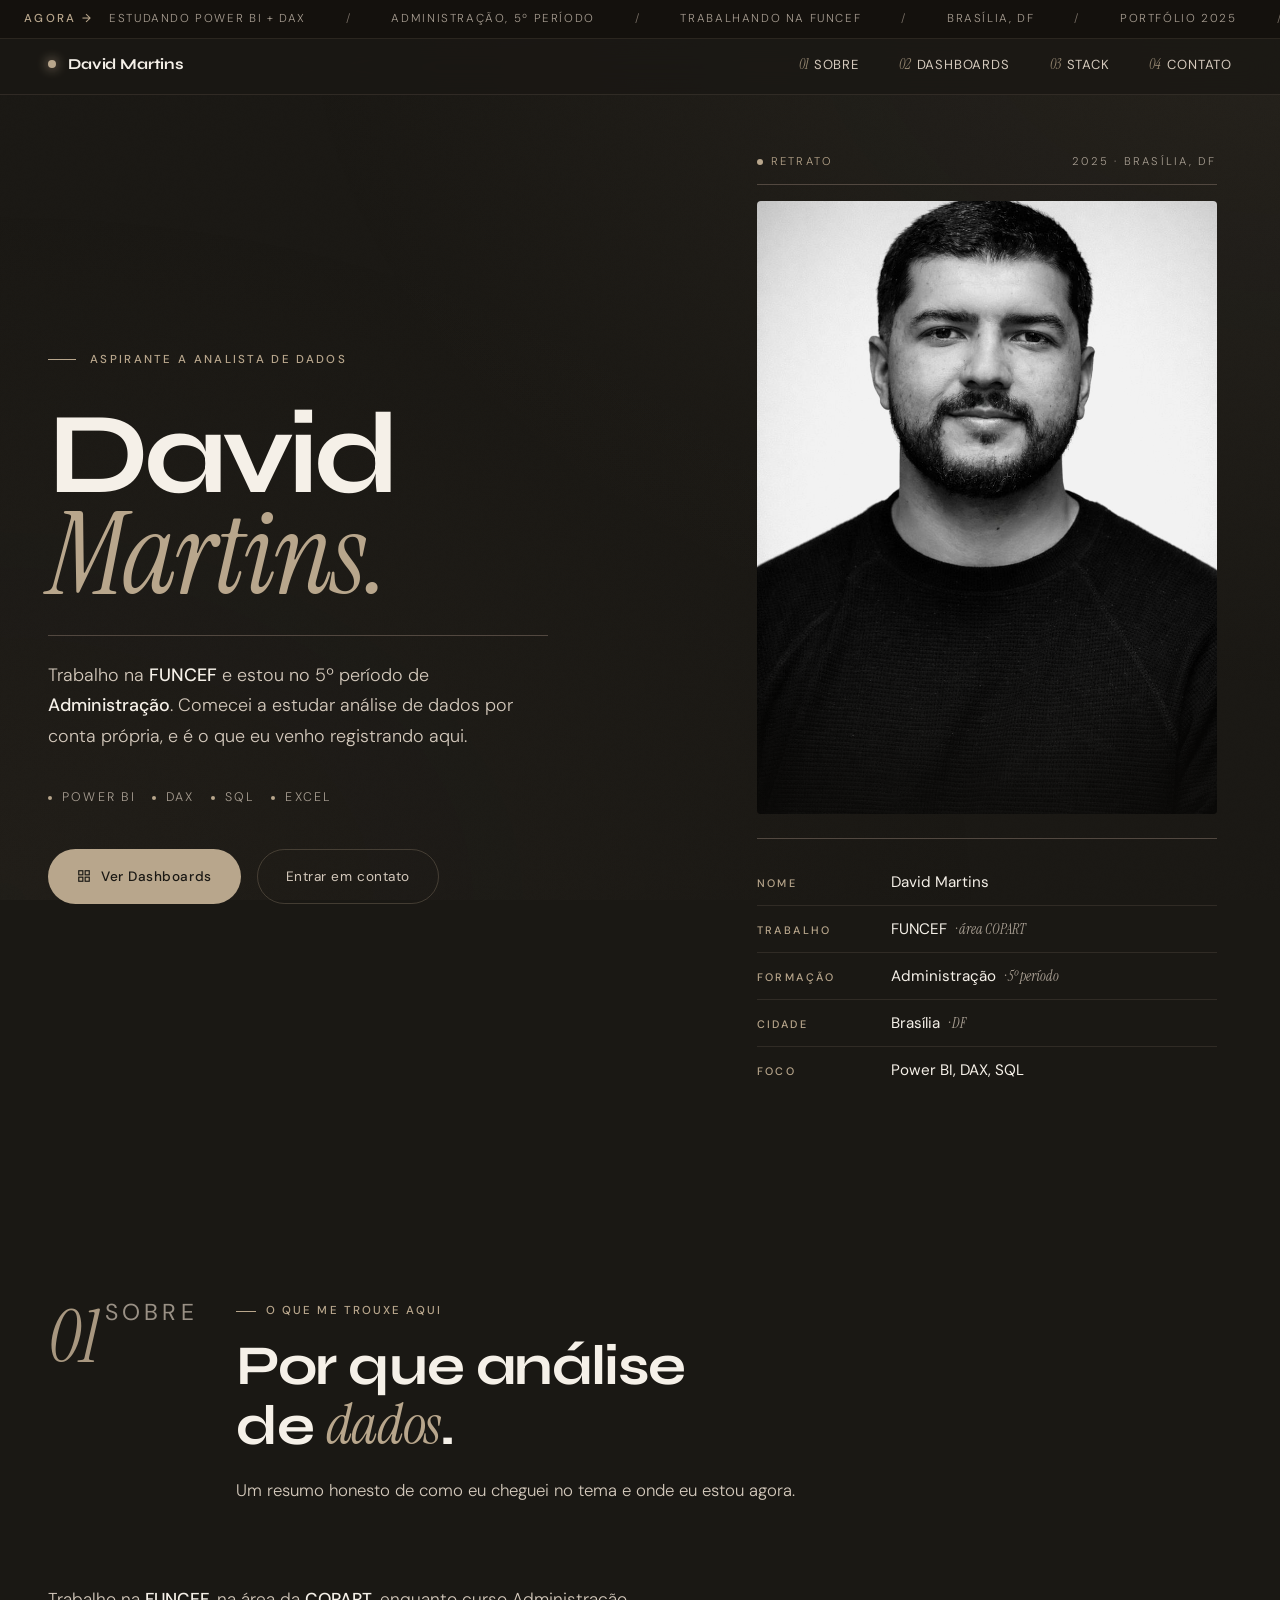
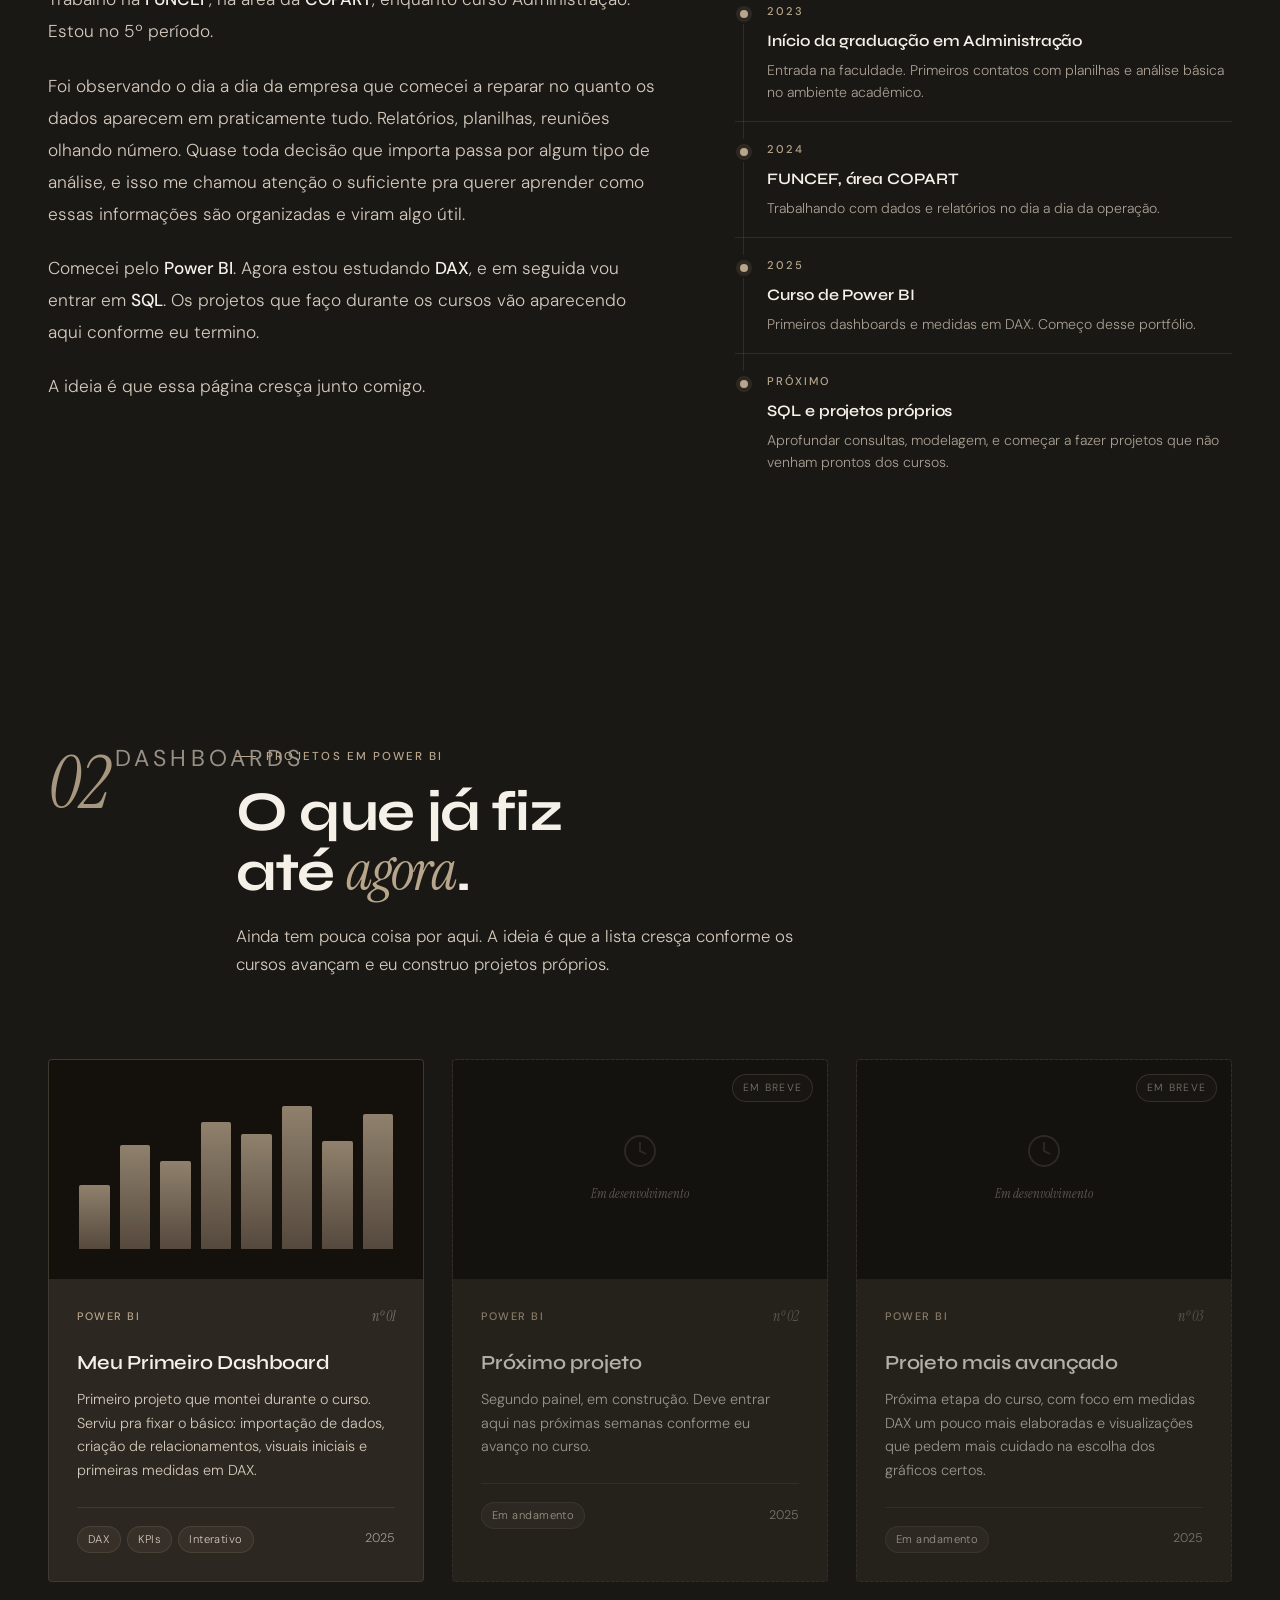
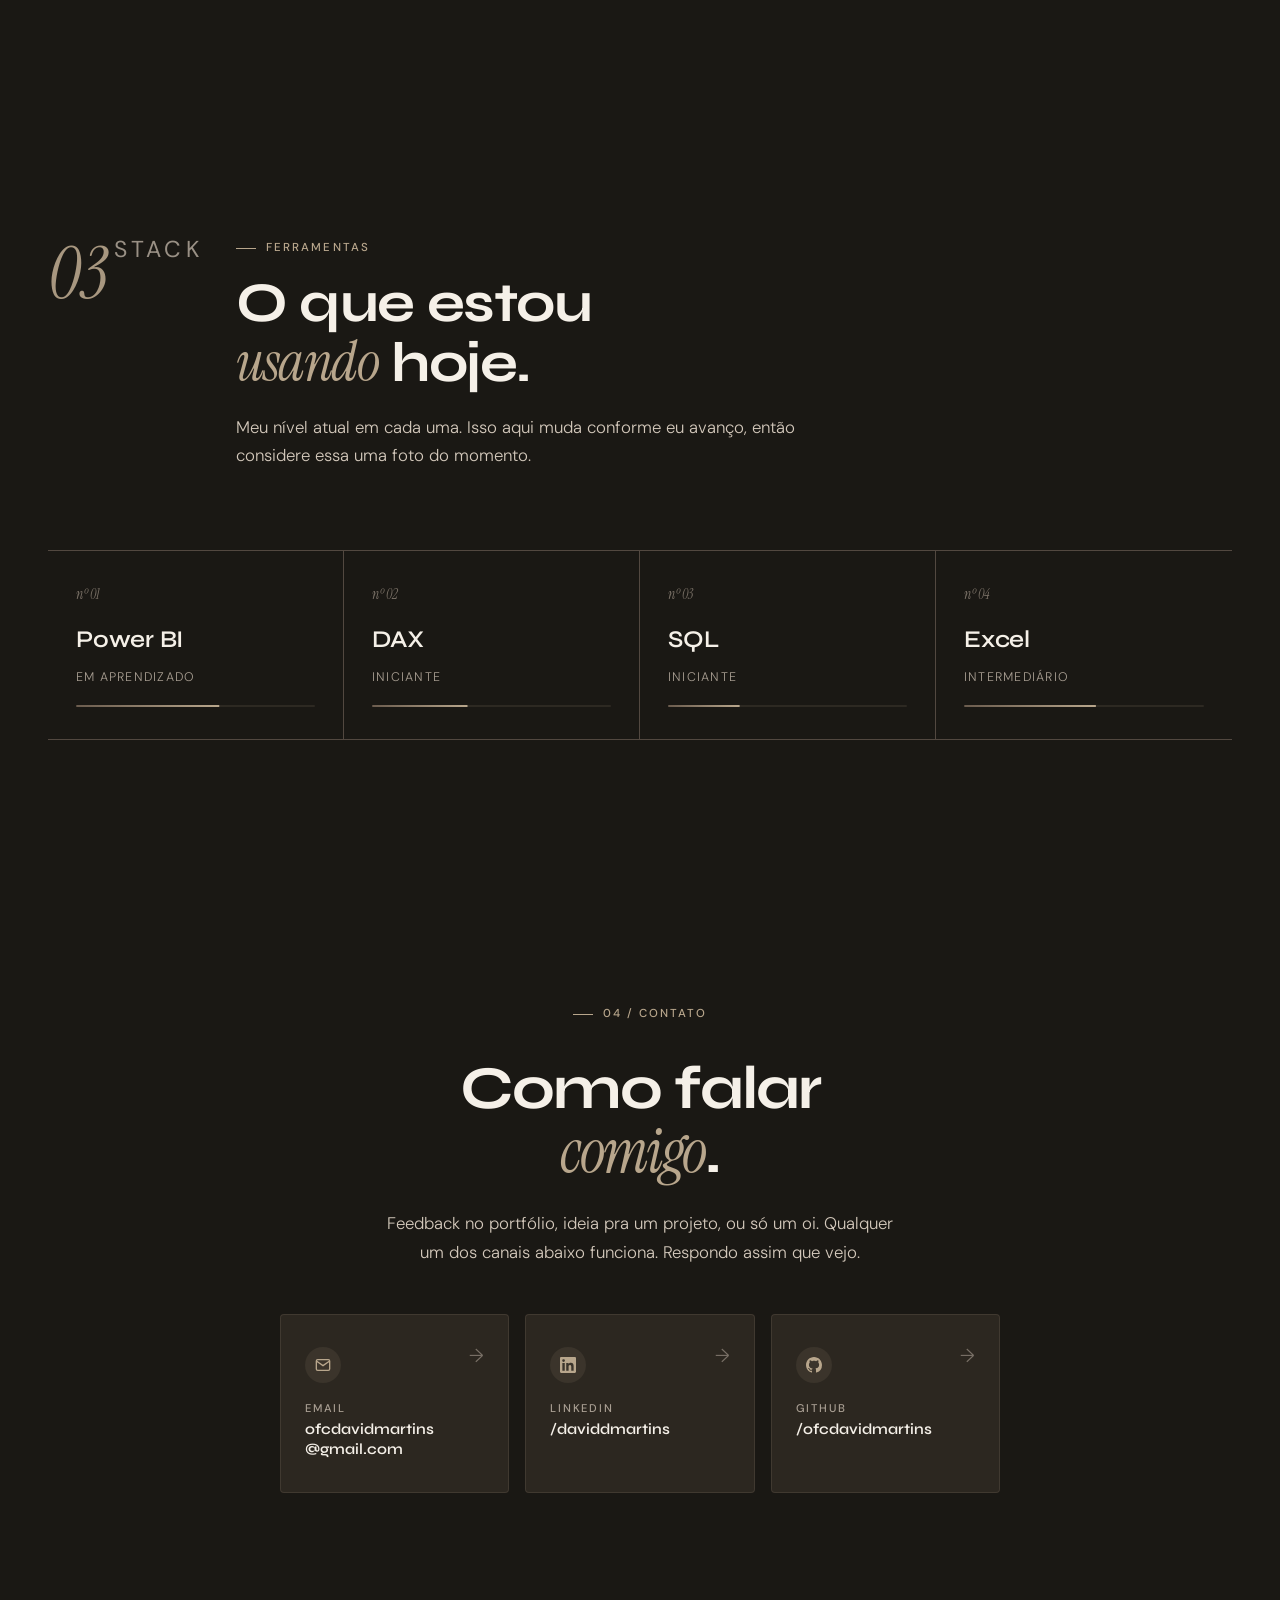
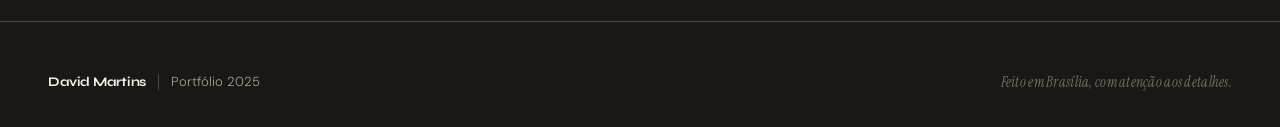
==== commit 4cdb1d4b: "Add files via upload" ====
--- a/index.html
+++ b/index.html
@@ -3,8 +3,8 @@
 <head>
 <meta charset="UTF-8">
 <meta name="viewport" content="width=device-width, initial-scale=1.0">
-<title>David Martins — Aspirante a Analista de Dados</title>
-<meta name="description" content="Portfólio pessoal de David Martins. Aspirante a Analista de Dados, trabalhando com Power BI, DAX e SQL.">
+<title>David Martins · Aspirante a Analista de Dados</title>
+<meta name="description" content="Portfólio de David Martins, estudando análise de dados com Power BI, DAX e SQL em Brasília, DF.">
 <link rel="preconnect" href="https://fonts.googleapis.com">
 <link rel="preconnect" href="https://fonts.gstatic.com" crossorigin>
 <link href="https://fonts.googleapis.com/css2?family=Syne:wght@500;600;700;800&family=DM+Sans:wght@300;400;500&family=Instrument+Serif:ital@0;1&display=swap" rel="stylesheet">
@@ -12,26 +12,25 @@
   *, *::before, *::after { box-sizing: border-box; margin: 0; padding: 0; }
 
   :root {
-    /* Paleta — modo escuro terroso */
-    --bg-deep:    #14110D;   /* ainda mais escuro que carvão p/ profundidade */
-    --bg-main:    #1A1814;   /* carvão — fundo principal */
-    --bg-surface: #2C2720;   /* fuligem */
-    --bg-card:    #3D352C;   /* terra queimada */
+    --bg-deep:    #14110D;
+    --bg-main:    #1A1814;
+    --bg-surface: #2C2720;
+    --bg-card:    #3D352C;
     --bg-card-hover: #4A4036;
 
-    --border:     rgba(168,150,127,0.12);
-    --border-mid: rgba(168,150,127,0.22);
-    --border-hover: rgba(168,150,127,0.45);
+    --border:     rgba(184,166,140,0.14);
+    --border-mid: rgba(184,166,140,0.26);
+    --border-hover: rgba(184,166,140,0.5);
     --divider:    #524840;
 
-    --text-primary:   #F5F0E8;  /* bege quente */
-    --text-secondary: #C4BAB0;  /* cinza areia */
-    --text-muted:     #9C9085;  /* pedra */
-    --text-faint:     #6B6259;  /* sombra */
-
-    --accent:     #A8967F;   /* caramelo */
-    --accent-dim: #8C7B6B;   /* barro */
-    --accent-deep:#6B5C4E;   /* mogno */
+    --text-primary:   #F5F0E8;
+    --text-secondary: #D4C9BC;
+    --text-muted:     #A89E92;
+    --text-faint:     #7A7167;
+
+    --accent:     #B8A68C;
+    --accent-dim: #9C8A72;
+    --accent-deep:#6B5C4E;
   }
 
   html { scroll-behavior: smooth; }
@@ -48,47 +47,90 @@
     -webkit-font-smoothing: antialiased;
   }
 
-  /* Ruído/grão sutil */
   body::before {
     content: '';
     position: fixed; inset: 0;
-    background-image: url("data:image/svg+xml;utf8,<svg xmlns='http://www.w3.org/2000/svg' width='200' height='200'><filter id='n'><feTurbulence type='fractalNoise' baseFrequency='0.9' numOctaves='3'/><feColorMatrix values='0 0 0 0 0.66, 0 0 0 0 0.59, 0 0 0 0 0.5, 0 0 0 0.6 0'/></filter><rect width='100%' height='100%' filter='url(%23n)' opacity='0.35'/></svg>");
+    background-image: url("data:image/svg+xml;utf8,<svg xmlns='http://www.w3.org/2000/svg' width='200' height='200'><filter id='n'><feTurbulence type='fractalNoise' baseFrequency='0.9' numOctaves='3'/><feColorMatrix values='0 0 0 0 0.66, 0 0 0 0 0.59, 0 0 0 0 0.5, 0 0 0 0.6 0'/></filter><rect width='100%25' height='100%25' filter='url(%23n)' opacity='0.35'/></svg>");
     opacity: 0.08;
     pointer-events: none;
     z-index: 1;
     mix-blend-mode: overlay;
   }
 
-  /* Gradiente ambiente */
   body::after {
     content: '';
     position: fixed; inset: 0;
     background:
-      radial-gradient(ellipse at top right, rgba(168,150,127,0.06), transparent 55%),
+      radial-gradient(ellipse at top right, rgba(184,166,140,0.07), transparent 55%),
       radial-gradient(ellipse at bottom left, rgba(107,92,78,0.08), transparent 55%);
     pointer-events: none;
     z-index: 0;
   }
 
-  main, nav, footer { position: relative; z-index: 2; }
+  main, nav, footer, .ticker { position: relative; z-index: 2; }
 
   ::selection { background: var(--accent); color: var(--bg-main); }
 
-  /* ═════════ NAV ═════════ */
+  /* TICKER */
+  .ticker {
+    position: fixed;
+    top: 0; left: 0; right: 0;
+    z-index: 101;
+    background: var(--bg-deep);
+    border-bottom: 1px solid var(--border);
+    padding: 0.55rem 1.5rem;
+    font-size: 0.72rem;
+    letter-spacing: 0.14em;
+    text-transform: uppercase;
+    color: var(--text-muted);
+    display: flex;
+    align-items: center;
+    gap: 1rem;
+    overflow: hidden;
+    white-space: nowrap;
+  }
+  .ticker .now-label {
+    color: var(--accent);
+    font-weight: 500;
+    flex-shrink: 0;
+    letter-spacing: 0.2em;
+  }
+  .ticker-track {
+    display: flex;
+    gap: 0;
+    animation: tickerMove 42s linear infinite;
+    flex-shrink: 0;
+  }
+  .ticker-item {
+    display: inline-flex;
+    align-items: center;
+    padding-right: 2.5rem;
+  }
+  .ticker-item::after {
+    content: '/';
+    color: var(--text-faint);
+    margin-left: 2.5rem;
+    font-weight: 300;
+  }
+  @keyframes tickerMove {
+    from { transform: translateX(0); }
+    to   { transform: translateX(-50%); }
+  }
+
+  /* NAV */
   nav {
-    position: fixed; top: 0; left: 0; right: 0;
+    position: fixed; top: 34px; left: 0; right: 0;
     z-index: 100;
-    padding: 1.1rem 3rem;
+    padding: 1rem 3rem;
     display: flex; align-items: center; justify-content: space-between;
-    background: rgba(26,24,20,0.75);
+    background: rgba(26,24,20,0.82);
     backdrop-filter: blur(16px) saturate(1.2);
     -webkit-backdrop-filter: blur(16px) saturate(1.2);
     border-bottom: 1px solid var(--border);
     animation: fadeDown 0.9s ease both;
   }
-
   .nav-left {
-    display: flex; align-items: center; gap: 1rem;
+    display: flex; align-items: center; gap: 0.75rem;
     font-family: 'Syne', sans-serif;
     font-weight: 700;
     font-size: 0.95rem;
@@ -102,17 +144,6 @@
     box-shadow: 0 0 12px var(--accent);
     animation: pulse 2.4s ease-in-out infinite;
   }
-  .nav-left .sub {
-    color: var(--text-muted);
-    font-weight: 400;
-    font-size: 0.78rem;
-    letter-spacing: 0.08em;
-    text-transform: uppercase;
-    padding-left: 1rem;
-    border-left: 1px solid var(--divider);
-    font-family: 'DM Sans', sans-serif;
-  }
-
   .nav-links {
     display: flex; gap: 2.5rem;
     list-style: none;
@@ -135,7 +166,7 @@
     font-size: 0.85rem;
     font-weight: 400;
     letter-spacing: 0;
-    opacity: 0.7;
+    opacity: 0.8;
   }
   .nav-links a::after {
     content: '';
@@ -149,33 +180,22 @@
   .nav-links a:hover { color: var(--text-primary); }
   .nav-links a:hover::after { transform: scaleX(1); }
 
-  .nav-meta {
-    font-size: 0.72rem;
-    color: var(--text-faint);
-    letter-spacing: 0.1em;
-    text-transform: uppercase;
-    font-family: 'Instrument Serif', serif;
-    font-style: italic;
-    letter-spacing: 0.02em;
-  }
-
-  /* ═════════ HERO ═════════ */
+  /* HERO */
   .hero {
     min-height: 100vh;
-    padding: 8rem 3rem 4rem;
+    padding: 9.5rem 3rem 5rem;
     display: grid;
-    grid-template-columns: 1.4fr 1fr;
-    gap: 4rem;
+    grid-template-columns: 1.25fr 1fr;
+    gap: 5rem;
     align-items: center;
     position: relative;
   }
-
   .hero-left { animation: fadeUp 1s 0.2s ease both; }
 
   .hero-kicker {
-    display: inline-flex; align-items: center; gap: 12px;
+    display: inline-flex; align-items: center; gap: 14px;
     font-size: 0.72rem;
-    letter-spacing: 0.18em;
+    letter-spacing: 0.2em;
     text-transform: uppercase;
     color: var(--accent);
     margin-bottom: 2rem;
@@ -186,25 +206,15 @@
     width: 28px; height: 1px;
     background: var(--accent);
   }
-  .hero-kicker .issue {
-    font-family: 'Instrument Serif', serif;
-    font-style: italic;
-    color: var(--text-muted);
-    text-transform: none;
-    letter-spacing: 0.02em;
-    font-size: 0.9rem;
-    padding-left: 8px;
-    border-left: 1px solid var(--divider);
-  }
 
   .hero-name {
     font-family: 'Syne', sans-serif;
-    font-size: clamp(3.5rem, 9vw, 7.5rem);
+    font-size: clamp(3.5rem, 9vw, 7.8rem);
     font-weight: 700;
     line-height: 0.92;
     letter-spacing: -0.045em;
     color: var(--text-primary);
-    margin-bottom: 1.5rem;
+    margin-bottom: 1.75rem;
   }
   .hero-name .lastname {
     display: block;
@@ -213,50 +223,43 @@
     font-style: italic;
     letter-spacing: -0.02em;
     color: var(--accent);
-    margin-top: -0.05em;
-  }
-
-  .hero-role {
-    font-size: 0.82rem;
+    margin-top: -0.06em;
+  }
+
+  .hero-intro {
+    font-size: 1.12rem;
+    line-height: 1.7;
+    color: var(--text-secondary);
+    max-width: 500px;
+    margin-bottom: 2.25rem;
+    padding-top: 1.5rem;
+    border-top: 1px solid var(--divider);
+  }
+  .hero-intro strong {
+    color: var(--text-primary);
+    font-weight: 500;
+  }
+
+  .hero-tags {
+    display: flex;
+    gap: 1rem;
+    margin-bottom: 2.5rem;
+    flex-wrap: wrap;
+    font-size: 0.78rem;
     letter-spacing: 0.18em;
     text-transform: uppercase;
-    color: var(--text-secondary);
-    margin-bottom: 2.5rem;
-    padding-top: 1.5rem;
-    border-top: 1px solid var(--divider);
-    display: flex;
+    color: var(--text-muted);
+  }
+  .hero-tags span {
+    display: inline-flex;
     align-items: center;
-    gap: 1.5rem;
-    flex-wrap: wrap;
-  }
-  .hero-role .role-item { display: inline-flex; align-items: center; gap: 8px; }
-  .hero-role .dot-sm {
+    gap: 10px;
+  }
+  .hero-tags span::before {
+    content: '';
     width: 4px; height: 4px;
     border-radius: 50%;
     background: var(--accent);
-  }
-
-  .hero-manifesto {
-    font-family: 'Instrument Serif', serif;
-    font-style: italic;
-    font-size: clamp(1.25rem, 2.2vw, 1.65rem);
-    line-height: 1.45;
-    color: var(--text-secondary);
-    max-width: 520px;
-    margin-bottom: 2.5rem;
-    position: relative;
-    padding-left: 1.5rem;
-  }
-  .hero-manifesto::before {
-    content: '';
-    position: absolute;
-    left: 0; top: 0.5em;
-    width: 2px; bottom: 0.3em;
-    background: linear-gradient(180deg, var(--accent) 0%, transparent 100%);
-  }
-  .hero-manifesto em {
-    color: var(--text-primary);
-    font-style: italic;
   }
 
   .hero-cta {
@@ -283,7 +286,7 @@
   .btn-primary:hover {
     background: var(--text-primary);
     transform: translateY(-2px);
-    box-shadow: 0 12px 32px rgba(168,150,127,0.25);
+    box-shadow: 0 12px 32px rgba(184,166,140,0.25);
   }
   .btn-ghost {
     background: transparent;
@@ -294,93 +297,110 @@
     border-color: var(--accent);
     color: var(--text-primary);
     transform: translateY(-2px);
-    background: rgba(168,150,127,0.05);
+    background: rgba(184,166,140,0.05);
   }
   .btn svg { width: 14px; height: 14px; }
 
-  /* Foto do hero */
+  /* FOTO + FICHA */
   .hero-right {
     position: relative;
     animation: fadeUp 1s 0.4s ease both;
-    display: flex;
-    justify-content: center;
   }
   .photo-frame {
     position: relative;
     width: 100%;
-    max-width: 420px;
-    aspect-ratio: 2/3;
-  }
-  .photo-frame::before {
+    max-width: 460px;
+    margin: 0 auto;
+  }
+  .photo-tag-top {
+    display: flex;
+    justify-content: space-between;
+    align-items: center;
+    font-size: 0.7rem;
+    letter-spacing: 0.2em;
+    text-transform: uppercase;
+    color: var(--text-muted);
+    margin-bottom: 1rem;
+    padding-bottom: 0.75rem;
+    border-bottom: 1px solid var(--divider);
+  }
+  .photo-tag-top .rec-dot {
+    display: inline-flex;
+    align-items: center;
+    gap: 8px;
+    color: var(--accent);
+  }
+  .photo-tag-top .rec-dot::before {
     content: '';
-    position: absolute;
-    inset: -24px -24px 24px 24px;
-    border: 1px solid var(--border-mid);
+    width: 6px; height: 6px;
+    background: var(--accent);
+    border-radius: 50%;
+  }
+  .photo-img-wrap {
+    position: relative;
+    aspect-ratio: 3/4;
     border-radius: 4px;
-    pointer-events: none;
+    overflow: hidden;
   }
   .photo-img {
     width: 100%; height: 100%;
     object-fit: cover;
-    border-radius: 4px;
-    filter: contrast(1.05) brightness(0.95) sepia(0.08);
-    position: relative;
-    z-index: 2;
+    filter: contrast(1.05) brightness(0.95);
     box-shadow: 0 30px 80px rgba(0,0,0,0.5);
-  }
-  .photo-frame::after {
+    display: block;
+  }
+  .photo-img-wrap::after {
     content: '';
     position: absolute;
     inset: 0;
-    background: linear-gradient(180deg, transparent 60%, rgba(26,24,20,0.25) 100%);
-    border-radius: 4px;
-    z-index: 3;
+    background: linear-gradient(180deg, transparent 70%, rgba(26,24,20,0.35) 100%);
     pointer-events: none;
   }
 
-  .photo-caption {
-    position: absolute;
-    bottom: -56px;
-    right: 0;
+  /* Ficha */
+  .id-card {
+    margin-top: 1.5rem;
+    border-top: 1px solid var(--divider);
+    padding-top: 1.25rem;
+  }
+  .id-row {
+    display: grid;
+    grid-template-columns: 110px 1fr;
+    gap: 1.5rem;
+    padding: 0.75rem 0;
+    border-bottom: 1px solid var(--border);
+    align-items: baseline;
+  }
+  .id-row:last-child { border-bottom: none; }
+  .id-label {
+    font-size: 0.68rem;
+    letter-spacing: 0.22em;
+    text-transform: uppercase;
+    color: var(--accent);
+    font-weight: 500;
+  }
+  .id-value {
+    color: var(--text-primary);
+    font-size: 0.95rem;
+    line-height: 1.45;
+    font-weight: 400;
+  }
+  .id-value .sub {
+    color: var(--text-muted);
     font-family: 'Instrument Serif', serif;
     font-style: italic;
     font-size: 0.88rem;
-    color: var(--text-muted);
-    max-width: 280px;
-    text-align: right;
-    line-height: 1.4;
-    z-index: 4;
-  }
-  .photo-caption::before {
-    content: '';
-    display: inline-block;
-    width: 40px; height: 1px;
-    background: var(--divider);
-    margin-right: 10px;
-    vertical-align: middle;
-  }
-
-  .photo-label {
-    position: absolute;
-    top: 20px; left: -8px;
-    writing-mode: vertical-rl;
-    transform: rotate(180deg);
-    font-size: 0.7rem;
-    letter-spacing: 0.3em;
-    text-transform: uppercase;
-    color: var(--text-faint);
-    z-index: 4;
-  }
-
-  /* ═════════ SECTION BASE ═════════ */
+    margin-left: 0.35em;
+  }
+
+  /* SECTION BASE */
   section.block {
     padding: 8rem 3rem;
     position: relative;
   }
-
   .section-head {
     display: grid;
-    grid-template-columns: 120px 1fr;
+    grid-template-columns: 140px 1fr;
     gap: 3rem;
     margin-bottom: 5rem;
     align-items: start;
@@ -388,23 +408,22 @@
   .section-num {
     font-family: 'Instrument Serif', serif;
     font-style: italic;
-    font-size: 4rem;
+    font-size: 4.5rem;
     color: var(--accent);
     line-height: 1;
     font-weight: 400;
     opacity: 0.9;
   }
   .section-num sup {
-    font-size: 0.35em;
+    font-size: 0.32em;
     color: var(--text-muted);
     font-style: normal;
-    margin-left: 4px;
-    letter-spacing: 0.1em;
+    margin-left: 6px;
+    letter-spacing: 0.18em;
     text-transform: uppercase;
     font-family: 'DM Sans', sans-serif;
     vertical-align: top;
   }
-  .section-head-body {}
   .section-kicker {
     font-size: 0.72rem;
     letter-spacing: 0.18em;
@@ -442,7 +461,7 @@
     line-height: 1.7;
   }
 
-  /* ═════════ SOBRE ═════════ */
+  /* SOBRE */
   .about-grid {
     display: grid;
     grid-template-columns: 1.1fr 0.9fr;
@@ -452,7 +471,7 @@
   .about-text p {
     color: var(--text-secondary);
     font-size: 1.08rem;
-    line-height: 1.9;
+    line-height: 1.85;
     font-weight: 300;
     margin-bottom: 1.4rem;
   }
@@ -460,55 +479,61 @@
     color: var(--text-primary);
     font-weight: 500;
   }
-  .about-text p em {
-    font-family: 'Instrument Serif', serif;
-    font-style: italic;
+
+  /* Timeline */
+  .path { position: relative; }
+  .path-item {
+    position: relative;
+    padding: 1.1rem 0 1.1rem 2rem;
+    border-bottom: 1px solid var(--border);
+  }
+  .path-item:last-child { border-bottom: none; }
+  .path-item::before {
+    content: '';
+    position: absolute;
+    left: 0.3rem; top: 1.6rem;
+    width: 8px; height: 8px;
+    background: var(--accent);
+    border-radius: 50%;
+    box-shadow: 0 0 0 4px rgba(184,166,140,0.12);
+  }
+  .path-item::after {
+    content: '';
+    position: absolute;
+    left: calc(0.3rem + 3.5px);
+    top: 2.5rem; bottom: -1.1rem;
+    width: 1px;
+    background: var(--border);
+  }
+  .path-item:last-child::after { display: none; }
+  .path-when {
+    font-size: 0.7rem;
+    letter-spacing: 0.18em;
+    text-transform: uppercase;
     color: var(--accent);
-    font-weight: 400;
-    font-size: 1.15em;
-  }
-
-  .about-info {
-    display: grid;
-    gap: 1.25rem;
-  }
-  .info-row {
-    display: grid;
-    grid-template-columns: 110px 1fr;
-    gap: 1.5rem;
-    padding: 1.25rem 0;
-    border-bottom: 1px solid var(--border);
-    align-items: baseline;
-  }
-  .info-row:first-child { padding-top: 0; }
-  .info-label {
-    font-size: 0.7rem;
-    letter-spacing: 0.16em;
-    text-transform: uppercase;
+    font-weight: 500;
+    margin-bottom: 0.35rem;
+  }
+  .path-what {
+    font-family: 'Syne', sans-serif;
+    font-size: 1rem;
+    font-weight: 600;
+    color: var(--text-primary);
+    margin-bottom: 0.3rem;
+    letter-spacing: -0.005em;
+  }
+  .path-detail {
+    font-size: 0.88rem;
     color: var(--text-muted);
-    font-weight: 500;
-  }
-  .info-value {
-    color: var(--text-primary);
-    font-size: 1rem;
-    line-height: 1.5;
-  }
-  .info-value small {
-    display: block;
-    color: var(--text-muted);
-    font-size: 0.82rem;
-    font-style: italic;
-    font-family: 'Instrument Serif', serif;
-    margin-top: 2px;
-  }
-
-  /* ═════════ DASHBOARDS ═════════ */
+    line-height: 1.55;
+  }
+
+  /* DASHBOARDS */
   .dashboard-grid {
     display: grid;
     grid-template-columns: repeat(auto-fill, minmax(340px, 1fr));
     gap: 1.75rem;
   }
-
   .dash-card {
     background: var(--bg-surface);
     border: 1px solid var(--border);
@@ -536,7 +561,6 @@
     background: var(--bg-card);
   }
   .dash-card:hover::before { width: 100%; }
-
   .dash-preview {
     width: 100%;
     height: 220px;
@@ -546,7 +570,6 @@
     overflow: hidden;
     border-bottom: 1px solid var(--border);
   }
-
   .chart-bars {
     display: flex; align-items: flex-end; gap: 10px;
     padding: 30px;
@@ -563,7 +586,6 @@
   }
   .dash-card:hover .bar { opacity: 1; }
   .dash-card:hover .bar:nth-child(odd) { transform: translateY(-4px); }
-
   .embed-placeholder {
     display: flex; flex-direction: column;
     align-items: center; justify-content: center;
@@ -574,10 +596,8 @@
     font-style: italic;
     font-family: 'Instrument Serif', serif;
   }
-  .embed-placeholder svg { opacity: 0.3; }
-
+  .embed-placeholder svg { opacity: 0.35; }
   .dash-body { padding: 1.5rem 1.75rem 1.75rem; }
-
   .dash-meta-top {
     display: flex;
     justify-content: space-between;
@@ -598,7 +618,6 @@
     color: var(--text-faint);
     font-size: 0.9rem;
   }
-
   .dash-title {
     font-family: 'Syne', sans-serif;
     font-size: 1.25rem;
@@ -625,16 +644,15 @@
   .tag {
     padding: 3px 10px;
     border-radius: 100px;
-    background: rgba(168,150,127,0.08);
+    background: rgba(184,166,140,0.08);
     border: 1px solid var(--border);
     font-size: 0.7rem;
     color: var(--text-secondary);
     letter-spacing: 0.04em;
   }
-
   .dash-card.coming-soon {
     border-style: dashed;
-    opacity: 0.65;
+    opacity: 0.7;
     cursor: default;
   }
   .dash-card.coming-soon:hover {
@@ -644,7 +662,6 @@
     box-shadow: none;
   }
   .dash-card.coming-soon:hover::before { width: 0; }
-
   .coming-label {
     position: absolute; top: 14px; right: 14px;
     padding: 4px 10px;
@@ -659,7 +676,7 @@
     z-index: 2;
   }
 
-  /* ═════════ STACK ═════════ */
+  /* STACK */
   .stack-list {
     display: grid;
     grid-template-columns: repeat(auto-fit, minmax(220px, 1fr));
@@ -675,9 +692,7 @@
     overflow: hidden;
   }
   .stack-item:last-child { border-right: none; }
-  .stack-item:hover {
-    background: rgba(168,150,127,0.04);
-  }
+  .stack-item:hover { background: rgba(184,166,140,0.04); }
   .stack-item::before {
     content: '';
     position: absolute;
@@ -687,7 +702,6 @@
     transition: width 0.5s ease;
   }
   .stack-item:hover::before { width: 100%; }
-
   .stack-num {
     font-family: 'Instrument Serif', serif;
     font-style: italic;
@@ -712,7 +726,7 @@
   }
   .stack-bar {
     height: 2px;
-    background: rgba(168,150,127,0.12);
+    background: rgba(184,166,140,0.12);
     border-radius: 100px;
     overflow: hidden;
     position: relative;
@@ -726,21 +740,19 @@
     transition: transform 1.2s cubic-bezier(0.2, 0.8, 0.2, 1);
   }
   .stack-item.in-view .stack-bar-fill { transform: scaleX(var(--fill, 0.5)); }
-
-  /* Stack overall responsive row wrap fix */
   @media (min-width: 1000px) {
     .stack-list { grid-template-columns: repeat(4, 1fr); }
   }
 
-  /* ═════════ CONTATO ═════════ */
+  /* CONTATO */
   .contact-wrap {
-    max-width: 760px;
+    max-width: 800px;
     margin: 0 auto;
     text-align: center;
   }
   .contact-title {
     font-family: 'Syne', sans-serif;
-    font-size: clamp(2.5rem, 5vw, 4rem);
+    font-size: clamp(2.2rem, 4.8vw, 3.8rem);
     font-weight: 700;
     letter-spacing: -0.03em;
     line-height: 1.05;
@@ -755,11 +767,10 @@
   .contact-sub {
     color: var(--text-secondary);
     font-size: 1.05rem;
-    max-width: 480px;
+    max-width: 520px;
     margin: 0 auto 3rem;
     line-height: 1.7;
   }
-
   .contact-links {
     display: grid;
     grid-template-columns: repeat(3, 1fr);
@@ -804,7 +815,7 @@
     width: 36px; height: 36px;
     display: flex; align-items: center; justify-content: center;
     border-radius: 50%;
-    background: rgba(168,150,127,0.08);
+    background: rgba(184,166,140,0.1);
     color: var(--accent);
   }
   .contact-icon svg { width: 16px; height: 16px; }
@@ -817,13 +828,14 @@
   }
   .contact-value {
     font-family: 'Syne', sans-serif;
-    font-size: 1rem;
+    font-size: 0.95rem;
     font-weight: 600;
     color: var(--text-primary);
     word-break: break-all;
-  }
-
-  /* ═════════ FOOTER ═════════ */
+    line-height: 1.35;
+  }
+
+  /* FOOTER */
   footer {
     padding: 3rem 3rem 2rem;
     border-top: 1px solid var(--divider);
@@ -844,11 +856,6 @@
     color: var(--text-primary);
     letter-spacing: -0.01em;
   }
-  .footer-sig em {
-    font-family: 'Instrument Serif', serif;
-    font-style: italic;
-    color: var(--accent);
-  }
   .footer-meta {
     color: var(--text-faint);
     font-family: 'Instrument Serif', serif;
@@ -861,7 +868,7 @@
     background: var(--divider);
   }
 
-  /* ═════════ MODAL ═════════ */
+  /* MODAL */
   .modal-backdrop {
     position: fixed; inset: 0;
     background: rgba(20,17,13,0.85);
@@ -869,7 +876,6 @@
     display: none;
     align-items: center; justify-content: center;
     backdrop-filter: blur(10px);
-    -webkit-backdrop-filter: blur(10px);
     padding: 2rem;
   }
   .modal-backdrop.open { display: flex; }
@@ -957,7 +963,7 @@
     line-height: 1.8;
   }
 
-  /* ═════════ ANIMATIONS ═════════ */
+  /* ANIMATIONS */
   @keyframes fadeDown {
     from { opacity: 0; transform: translateY(-14px); }
     to   { opacity: 1; transform: translateY(0); }
@@ -970,7 +976,6 @@
     0%, 100% { opacity: 1; transform: scale(1); }
     50% { opacity: 0.5; transform: scale(0.75); }
   }
-
   .reveal {
     opacity: 0;
     transform: translateY(32px);
@@ -982,58 +987,63 @@
     transform: translateY(0);
   }
 
-  /* ═════════ RESPONSIVE ═════════ */
+  /* RESPONSIVE */
   @media (max-width: 960px) {
-    nav { padding: 1rem 1.5rem; }
+    .ticker { font-size: 0.65rem; padding: 0.4rem 1rem; }
+    nav { top: 28px; padding: 1rem 1.5rem; }
     .nav-links { display: none; }
-    .nav-meta { display: none; }
-    .nav-left .sub { display: none; }
-
     .hero {
       grid-template-columns: 1fr;
-      padding: 7rem 1.5rem 3rem;
+      padding: 6.5rem 1.5rem 3rem;
       min-height: auto;
       gap: 3rem;
     }
-    .hero-right { order: -1; max-width: 280px; margin: 0 auto; }
-    .photo-caption { position: static; text-align: center; margin-top: 1.5rem; max-width: 100%; }
-    .photo-caption::before { display: none; }
-    .photo-label { display: none; }
-    .photo-frame::before { display: none; }
-
+    .hero-right { order: -1; max-width: 380px; margin: 0 auto; }
     section.block { padding: 5rem 1.5rem; }
     .section-head { grid-template-columns: 1fr; gap: 1.5rem; margin-bottom: 3rem; }
-    .section-num { font-size: 2.5rem; }
-
+    .section-num { font-size: 2.8rem; }
     .about-grid { grid-template-columns: 1fr; gap: 3rem; }
     .dashboard-grid { grid-template-columns: 1fr; }
     .stack-list { grid-template-columns: 1fr 1fr; }
     .stack-item:nth-child(2n) { border-right: none; }
-
     .contact-links { grid-template-columns: 1fr; }
-
     footer { padding: 2rem 1.5rem; flex-direction: column; text-align: center; }
     .footer-divider { display: none; }
   }
-
   @media (max-width: 560px) {
     .stack-list { grid-template-columns: 1fr; }
     .stack-item { border-right: none !important; }
     .hero-name { font-size: clamp(3rem, 13vw, 4.5rem); }
-    .hero-role { flex-direction: column; align-items: flex-start; gap: 0.75rem; }
+    .id-row { grid-template-columns: 95px 1fr; gap: 1rem; }
     .modal { padding: 1.5rem; }
     .modal-embed { height: 360px; }
   }
 </style>
 </head>
 <body>
+
+<!-- TICKER -->
+<div class="ticker">
+  <span class="now-label">agora →</span>
+  <div class="ticker-track">
+    <span class="ticker-item">Estudando Power BI + DAX</span>
+    <span class="ticker-item">Administração, 5º período</span>
+    <span class="ticker-item">Trabalhando na FUNCEF</span>
+    <span class="ticker-item">Brasília, DF</span>
+    <span class="ticker-item">Portfólio 2025</span>
+    <span class="ticker-item">Estudando Power BI + DAX</span>
+    <span class="ticker-item">Administração, 5º período</span>
+    <span class="ticker-item">Trabalhando na FUNCEF</span>
+    <span class="ticker-item">Brasília, DF</span>
+    <span class="ticker-item">Portfólio 2025</span>
+  </div>
+</div>
 
 <!-- NAV -->
 <nav>
   <div class="nav-left">
     <span class="dot"></span>
     David Martins
-    <span class="sub">Portfólio · Dados</span>
   </div>
   <ul class="nav-links">
     <li><a href="#sobre"><span class="num">01</span>Sobre</a></li>
@@ -1041,7 +1051,6 @@
     <li><a href="#stack"><span class="num">03</span>Stack</a></li>
     <li><a href="#contato"><span class="num">04</span>Contato</a></li>
   </ul>
-  <span class="nav-meta">Issue 01 · 2025</span>
 </nav>
 
 <main>
@@ -1049,38 +1058,59 @@
   <!-- HERO -->
   <section class="hero">
     <div class="hero-left">
-      <div class="hero-kicker">
-        Aspirante a Analista de Dados
-        <span class="issue">Brasília, DF</span>
-      </div>
+      <div class="hero-kicker">Aspirante a Analista de Dados</div>
       <h1 class="hero-name">
         David
         <span class="lastname">Martins.</span>
       </h1>
-      <div class="hero-role">
-        <span class="role-item"><span class="dot-sm"></span> Power BI</span>
-        <span class="role-item"><span class="dot-sm"></span> DAX</span>
-        <span class="role-item"><span class="dot-sm"></span> SQL</span>
-        <span class="role-item"><span class="dot-sm"></span> Storytelling</span>
+      <p class="hero-intro">
+        Trabalho na <strong>FUNCEF</strong> e estou no 5º período de <strong>Administração</strong>. Comecei a estudar análise de dados por conta própria, e é o que eu venho registrando aqui.
+      </p>
+      <div class="hero-tags">
+        <span>Power BI</span>
+        <span>DAX</span>
+        <span>SQL</span>
+        <span>Excel</span>
       </div>
-      <p class="hero-manifesto">
-        “O que ainda <em>não sabemos</em> é apenas o próximo passo do que podemos aprender.”
-      </p>
       <div class="hero-cta">
         <a href="#dashboards" class="btn btn-primary">
           <svg viewBox="0 0 24 24" fill="none" stroke="currentColor" stroke-width="2"><rect x="3" y="3" width="7" height="7"/><rect x="14" y="3" width="7" height="7"/><rect x="14" y="14" width="7" height="7"/><rect x="3" y="14" width="7" height="7"/></svg>
           Ver Dashboards
         </a>
-        <a href="#sobre" class="btn btn-ghost">Conhecer David</a>
+        <a href="#contato" class="btn btn-ghost">Entrar em contato</a>
       </div>
     </div>
 
     <div class="hero-right">
       <div class="photo-frame">
-        <span class="photo-label">— Retrato · 2025</span>
-        <img id="photo-img" class="photo-img" alt="David Martins" />
-        <div class="photo-caption">
-          Administração · FUNCEF · Curioso por dados que contam histórias.
+        <div class="photo-tag-top">
+          <span class="rec-dot">Retrato</span>
+          <span>2025 · Brasília, DF</span>
+        </div>
+        <div class="photo-img-wrap">
+          <img id="photo-img" class="photo-img" alt="Foto de David Martins" />
+        </div>
+        <div class="id-card">
+          <div class="id-row">
+            <div class="id-label">Nome</div>
+            <div class="id-value">David Martins</div>
+          </div>
+          <div class="id-row">
+            <div class="id-label">Trabalho</div>
+            <div class="id-value">FUNCEF <span class="sub">· área COPART</span></div>
+          </div>
+          <div class="id-row">
+            <div class="id-label">Formação</div>
+            <div class="id-value">Administração <span class="sub">· 5º período</span></div>
+          </div>
+          <div class="id-row">
+            <div class="id-label">Cidade</div>
+            <div class="id-value">Brasília <span class="sub">· DF</span></div>
+          </div>
+          <div class="id-row">
+            <div class="id-label">Foco</div>
+            <div class="id-value">Power BI, DAX, SQL</div>
+          </div>
         </div>
       </div>
     </div>
@@ -1090,40 +1120,41 @@
   <section class="block" id="sobre">
     <div class="section-head reveal">
       <div class="section-num">01<sup>Sobre</sup></div>
-      <div class="section-head-body">
-        <div class="section-kicker">Quem está por trás</div>
-        <h2 class="section-title">Da administração<br>para os <em>dados</em>.</h2>
-        <p class="section-desc">Uma jornada que começou no balcão e virou fascínio por planilhas, dashboards e decisões melhores.</p>
+      <div>
+        <div class="section-kicker">O que me trouxe aqui</div>
+        <h2 class="section-title">Por que análise<br>de <em>dados</em>.</h2>
+        <p class="section-desc">Um resumo honesto de como eu cheguei no tema e onde eu estou agora.</p>
       </div>
     </div>
 
     <div class="about-grid reveal">
       <div class="about-text">
-        <p>Trabalho na <strong>FUNCEF</strong>, na área da <strong>COPART</strong>, e estou cursando <strong>Administração</strong> — atualmente no 5º período. Foi no dia-a-dia do ambiente empresarial que comecei a perceber uma verdade simples: <em>toda decisão importante passa por dados</em>.</p>
-        <p>Dos relatórios operacionais às estratégias de longo prazo, entendi que dados não são uma área — são uma <strong>linguagem</strong>. Uma linguagem que, quando bem contada, transforma ruído em clareza e clareza em escolha.</p>
-        <p>Foi isso que me trouxe até aqui. Hoje me dedico a aprender <strong>Power BI, DAX e SQL</strong>, praticando a arte de transformar números em narrativas visuais que conversam com quem precisa decidir.</p>
-        <p>Este portfólio é um diário público desse caminho. Cada projeto é um registro do próximo passo.</p>
+        <p>Trabalho na <strong>FUNCEF</strong>, na área da <strong>COPART</strong>, enquanto curso Administração. Estou no 5º período.</p>
+        <p>Foi observando o dia a dia da empresa que comecei a reparar no quanto os dados aparecem em praticamente tudo. Relatórios, planilhas, reuniões olhando número. Quase toda decisão que importa passa por algum tipo de análise, e isso me chamou atenção o suficiente pra querer aprender como essas informações são organizadas e viram algo útil.</p>
+        <p>Comecei pelo <strong>Power BI</strong>. Agora estou estudando <strong>DAX</strong>, e em seguida vou entrar em <strong>SQL</strong>. Os projetos que faço durante os cursos vão aparecendo aqui conforme eu termino.</p>
+        <p>A ideia é que essa página cresça junto comigo.</p>
       </div>
-      <div class="about-info">
-        <div class="info-row">
-          <div class="info-label">Trabalho</div>
-          <div class="info-value">FUNCEF<small>Área COPART</small></div>
+
+      <div class="path">
+        <div class="path-item">
+          <div class="path-when">2023</div>
+          <div class="path-what">Início da graduação em Administração</div>
+          <div class="path-detail">Entrada na faculdade. Primeiros contatos com planilhas e análise básica no ambiente acadêmico.</div>
         </div>
-        <div class="info-row">
-          <div class="info-label">Formação</div>
-          <div class="info-value">Administração<small>5º período · em curso</small></div>
+        <div class="path-item">
+          <div class="path-when">2024</div>
+          <div class="path-what">FUNCEF, área COPART</div>
+          <div class="path-detail">Trabalhando com dados e relatórios no dia a dia da operação.</div>
         </div>
-        <div class="info-row">
-          <div class="info-label">Localização</div>
-          <div class="info-value">Brasília<small>Distrito Federal</small></div>
+        <div class="path-item">
+          <div class="path-when">2025</div>
+          <div class="path-what">Curso de Power BI</div>
+          <div class="path-detail">Primeiros dashboards e medidas em DAX. Começo desse portfólio.</div>
         </div>
-        <div class="info-row">
-          <div class="info-label">Foco</div>
-          <div class="info-value">Análise de Dados<small>Power BI · DAX · SQL</small></div>
-        </div>
-        <div class="info-row">
-          <div class="info-label">Status</div>
-          <div class="info-value">Em aprendizado ativo<small>aberto a conversas e oportunidades</small></div>
+        <div class="path-item">
+          <div class="path-when">próximo</div>
+          <div class="path-what">SQL e projetos próprios</div>
+          <div class="path-detail">Aprofundar consultas, modelagem, e começar a fazer projetos que não venham prontos dos cursos.</div>
         </div>
       </div>
     </div>
@@ -1132,17 +1163,16 @@
   <!-- DASHBOARDS -->
   <section class="block" id="dashboards">
     <div class="section-head reveal">
-      <div class="section-num">02<sup>Trabalhos</sup></div>
-      <div class="section-head-body">
+      <div class="section-num">02<sup>Dashboards</sup></div>
+      <div>
         <div class="section-kicker">Projetos em Power BI</div>
-        <h2 class="section-title">Dashboards<br>&amp; <em>análises</em>.</h2>
-        <p class="section-desc">Painéis desenvolvidos durante meus estudos, com foco em storytelling de dados, visualizações claras e KPIs que importam.</p>
+        <h2 class="section-title">O que já fiz<br>até <em>agora</em>.</h2>
+        <p class="section-desc">Ainda tem pouca coisa por aqui. A ideia é que a lista cresça conforme os cursos avançam e eu construo projetos próprios.</p>
       </div>
     </div>
 
     <div class="dashboard-grid reveal">
 
-      <!-- CARD 1 -->
       <a class="dash-card" href="#" onclick="openModal('modal-1'); return false;">
         <div class="dash-preview">
           <div class="chart-bars">
@@ -1162,7 +1192,7 @@
             <span class="dash-number">nº 01</span>
           </div>
           <h3 class="dash-title">Meu Primeiro Dashboard</h3>
-          <p class="dash-desc">Análise introdutória desenvolvida durante o curso. Visualizações básicas, filtragens interativas e primeiros passos com DAX.</p>
+          <p class="dash-desc">Primeiro projeto que montei durante o curso. Serviu pra fixar o básico: importação de dados, criação de relacionamentos, visuais iniciais e primeiras medidas em DAX.</p>
           <div class="dash-footer">
             <div class="dash-footer-tags">
               <span class="tag">DAX</span>
@@ -1174,7 +1204,6 @@
         </div>
       </a>
 
-      <!-- CARD 2 -->
       <div class="dash-card coming-soon">
         <span class="coming-label">Em breve</span>
         <div class="dash-preview">
@@ -1191,17 +1220,16 @@
             <span class="dash-number">nº 02</span>
           </div>
           <h3 class="dash-title">Próximo projeto</h3>
-          <p class="dash-desc">Novo dashboard em construção como parte do curso. Em breve por aqui — com métricas mais robustas e visualizações aprimoradas.</p>
+          <p class="dash-desc">Segundo painel, em construção. Deve entrar aqui nas próximas semanas conforme eu avanço no curso.</p>
           <div class="dash-footer">
             <div class="dash-footer-tags">
               <span class="tag">Em andamento</span>
             </div>
-            <span>—</span>
+            <span>2025</span>
           </div>
         </div>
       </div>
 
-      <!-- CARD 3 -->
       <div class="dash-card coming-soon">
         <span class="coming-label">Em breve</span>
         <div class="dash-preview">
@@ -1217,13 +1245,13 @@
             <span class="dash-category">Power BI</span>
             <span class="dash-number">nº 03</span>
           </div>
-          <h3 class="dash-title">Análise avançada</h3>
-          <p class="dash-desc">Projeto com foco em DAX avançado, medidas complexas e visualizações que exigem storytelling mais refinado.</p>
+          <h3 class="dash-title">Projeto mais avançado</h3>
+          <p class="dash-desc">Próxima etapa do curso, com foco em medidas DAX um pouco mais elaboradas e visualizações que pedem mais cuidado na escolha dos gráficos certos.</p>
           <div class="dash-footer">
             <div class="dash-footer-tags">
               <span class="tag">Em andamento</span>
             </div>
-            <span>—</span>
+            <span>2025</span>
           </div>
         </div>
       </div>
@@ -1235,10 +1263,10 @@
   <section class="block" id="stack">
     <div class="section-head reveal">
       <div class="section-num">03<sup>Stack</sup></div>
-      <div class="section-head-body">
-        <div class="section-kicker">Ferramentas do ofício</div>
-        <h2 class="section-title">O que uso<br>para <em>pensar</em> com dados.</h2>
-        <p class="section-desc">Um panorama honesto do meu nível atual em cada ferramenta. Evoluindo a cada projeto.</p>
+      <div>
+        <div class="section-kicker">Ferramentas</div>
+        <h2 class="section-title">O que estou<br><em>usando</em> hoje.</h2>
+        <p class="section-desc">Meu nível atual em cada uma. Isso aqui muda conforme eu avanço, então considere essa uma foto do momento.</p>
       </div>
     </div>
 
@@ -1273,9 +1301,9 @@
   <!-- CONTATO -->
   <section class="block" id="contato">
     <div class="contact-wrap reveal">
-      <div class="section-kicker" style="justify-content: center; display: inline-flex;">Vamos trocar ideia</div>
-      <h2 class="contact-title">Aberto para<br><em>conversas</em> &amp; oportunidades.</h2>
-      <p class="contact-sub">Se você quer discutir dados, sugerir melhorias no meu portfólio, ou apenas dizer oi — a porta está aberta.</p>
+      <div class="section-kicker" style="justify-content: center; display: inline-flex;">04 / Contato</div>
+      <h2 class="contact-title">Como falar<br><em>comigo</em>.</h2>
+      <p class="contact-sub">Feedback no portfólio, ideia pra um projeto, ou só um oi. Qualquer um dos canais abaixo funciona. Respondo assim que vejo.</p>
 
       <div class="contact-links">
         <a href="mailto:ofcdavidmartins@gmail.com" class="contact-link">
@@ -1318,9 +1346,9 @@
   <div class="footer-sig">
     <strong>David Martins</strong>
     <div class="footer-divider"></div>
-    <span>Portfólio <em>em construção</em> · 2025</span>
+    <span>Portfólio 2025</span>
   </div>
-  <span class="footer-meta">Designed with care. Feito em Brasília.</span>
+  <span class="footer-meta">Feito em Brasília, com atenção aos detalhes.</span>
 </footer>
 
 <!-- MODAL -->
@@ -1329,34 +1357,24 @@
     <button class="modal-close" onclick="closeModal('modal-1')" aria-label="Fechar">✕</button>
     <div class="m-kicker">Projeto nº 01 · Power BI</div>
     <h2>Meu Primeiro Dashboard</h2>
-    <p class="modal-meta">2025 · DAX, KPIs, Filtros interativos</p>
+    <p class="modal-meta">2025 · DAX, KPIs, filtros interativos</p>
     <div class="modal-embed" id="modal-1-embed">
-      <!--
-        COMO ADICIONAR SEU DASHBOARD:
-        1. No Power BI Service, abra seu relatório
-        2. Clique em Arquivo > Incorporar relatório > Site ou portal
-        3. Copie o link do iframe
-        4. Substitua este bloco pelo iframe copiado. Exemplo:
-           <iframe src="SEU_LINK_AQUI" allowFullScreen="true"></iframe>
-      -->
       <svg width="48" height="48" viewBox="0 0 24 24" fill="none" stroke="currentColor" stroke-width="1" opacity="0.4">
         <rect x="3" y="3" width="18" height="18" rx="2"/><path d="M3 9h18M9 21V9"/>
       </svg>
       <span class="placeholder-text">
-        Cole aqui o iframe de incorporação do seu relatório publicado no Power BI Service.
+        Aqui vai o iframe de incorporação do relatório publicado no Power BI Service.
       </span>
     </div>
     <p class="modal-desc">
-      Primeiro dashboard desenvolvido durante o curso de Power BI. Descreva aqui o objetivo do painel, as principais métricas analisadas, quais problemas ele ajuda a responder e os insights encontrados ao longo da análise.
+      Primeiro dashboard que fiz durante o curso. Este espaço fica pra você descrever o objetivo do painel, quais dados foram usados, quais perguntas ele ajuda a responder, e o que você aprendeu fazendo.
     </p>
   </div>
 </div>
 
 <script>
-  // Foto — carregada via base64 inline para manter o arquivo self-contained
   document.getElementById('photo-img').src = "[data-uri]";
 
-  // Scroll reveal
   const io = new IntersectionObserver((entries) => {
     entries.forEach(e => {
       if (e.isIntersecting) {
@@ -1371,7 +1389,6 @@
   }, { threshold: 0.12 });
   document.querySelectorAll('.reveal').forEach(el => io.observe(el));
 
-  // Modal
   function openModal(id) {
     document.getElementById(id + '-backdrop').classList.add('open');
     document.body.style.overflow = 'hidden';
@@ -1387,7 +1404,6 @@
     }
   });
 
-  // Smooth scroll
   document.querySelectorAll('a[href^="#"]').forEach(a => {
     a.addEventListener('click', e => {
       const target = document.querySelector(a.getAttribute('href'));
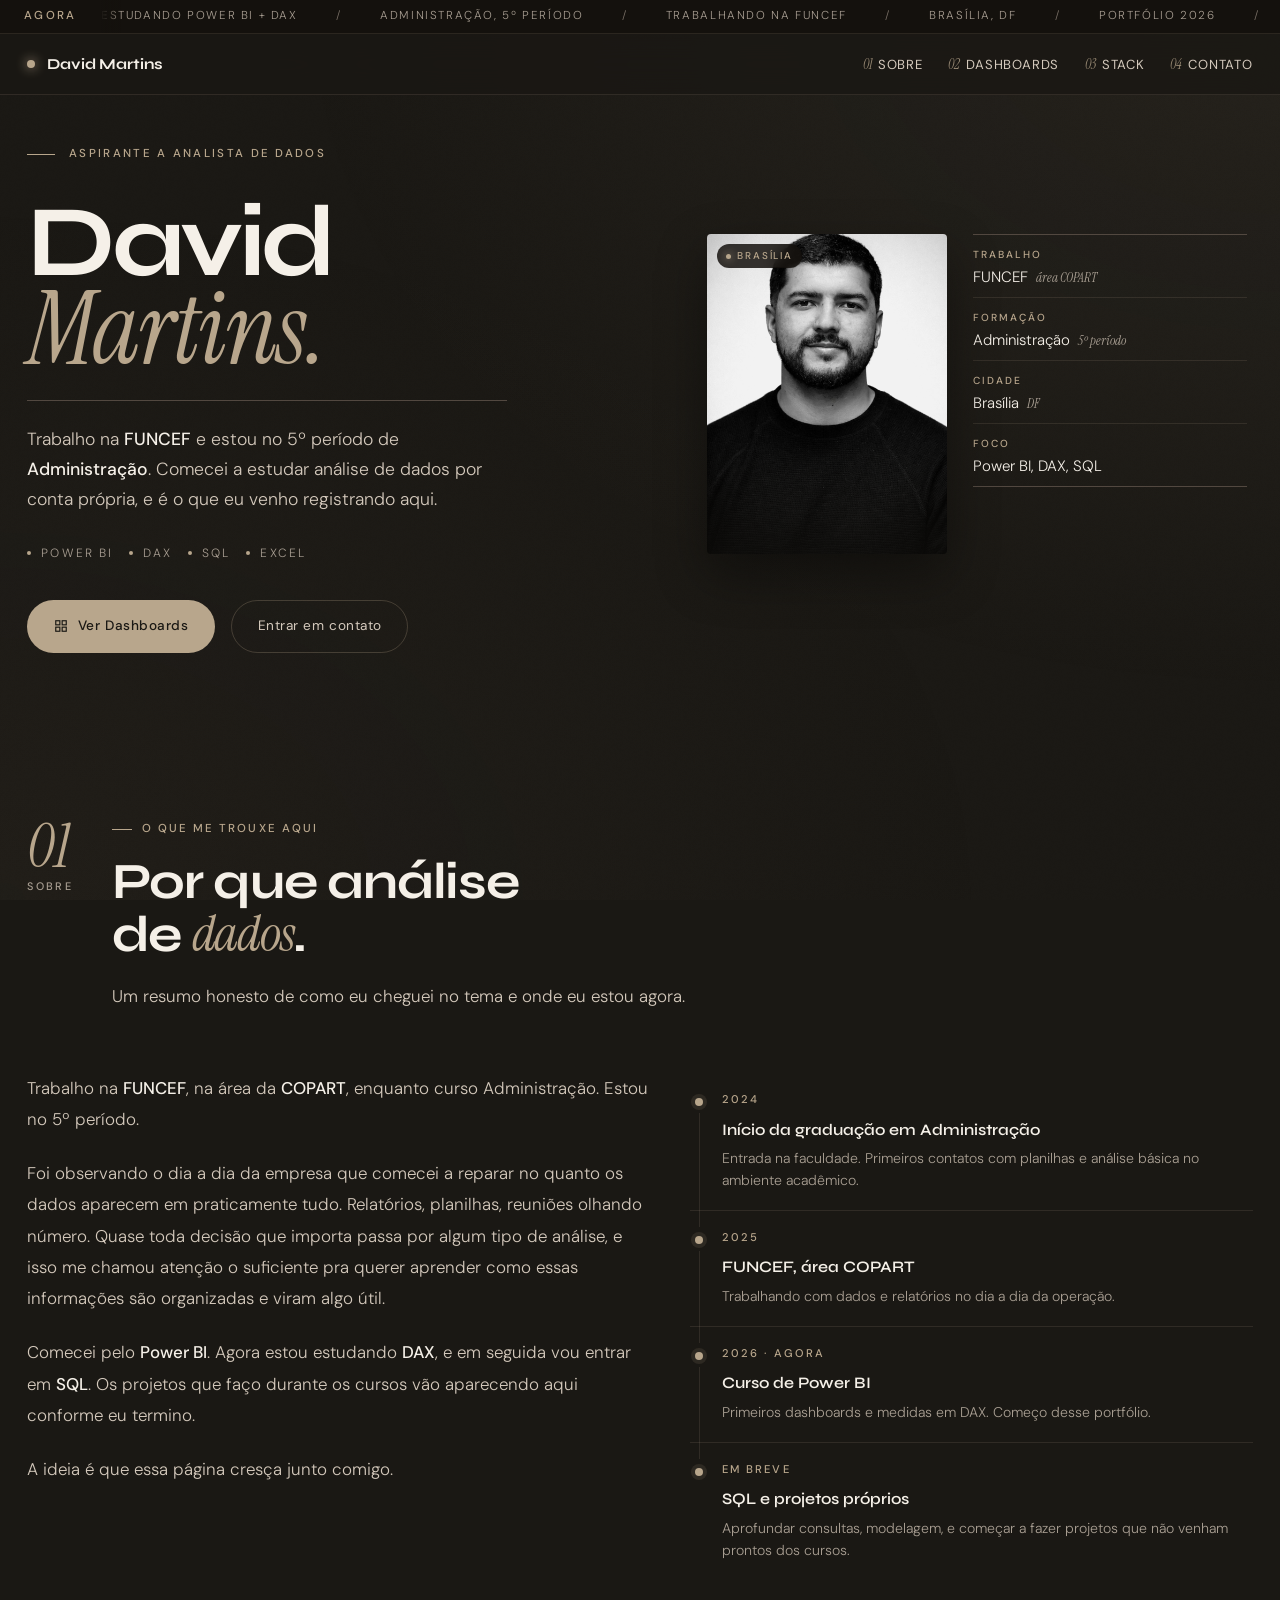
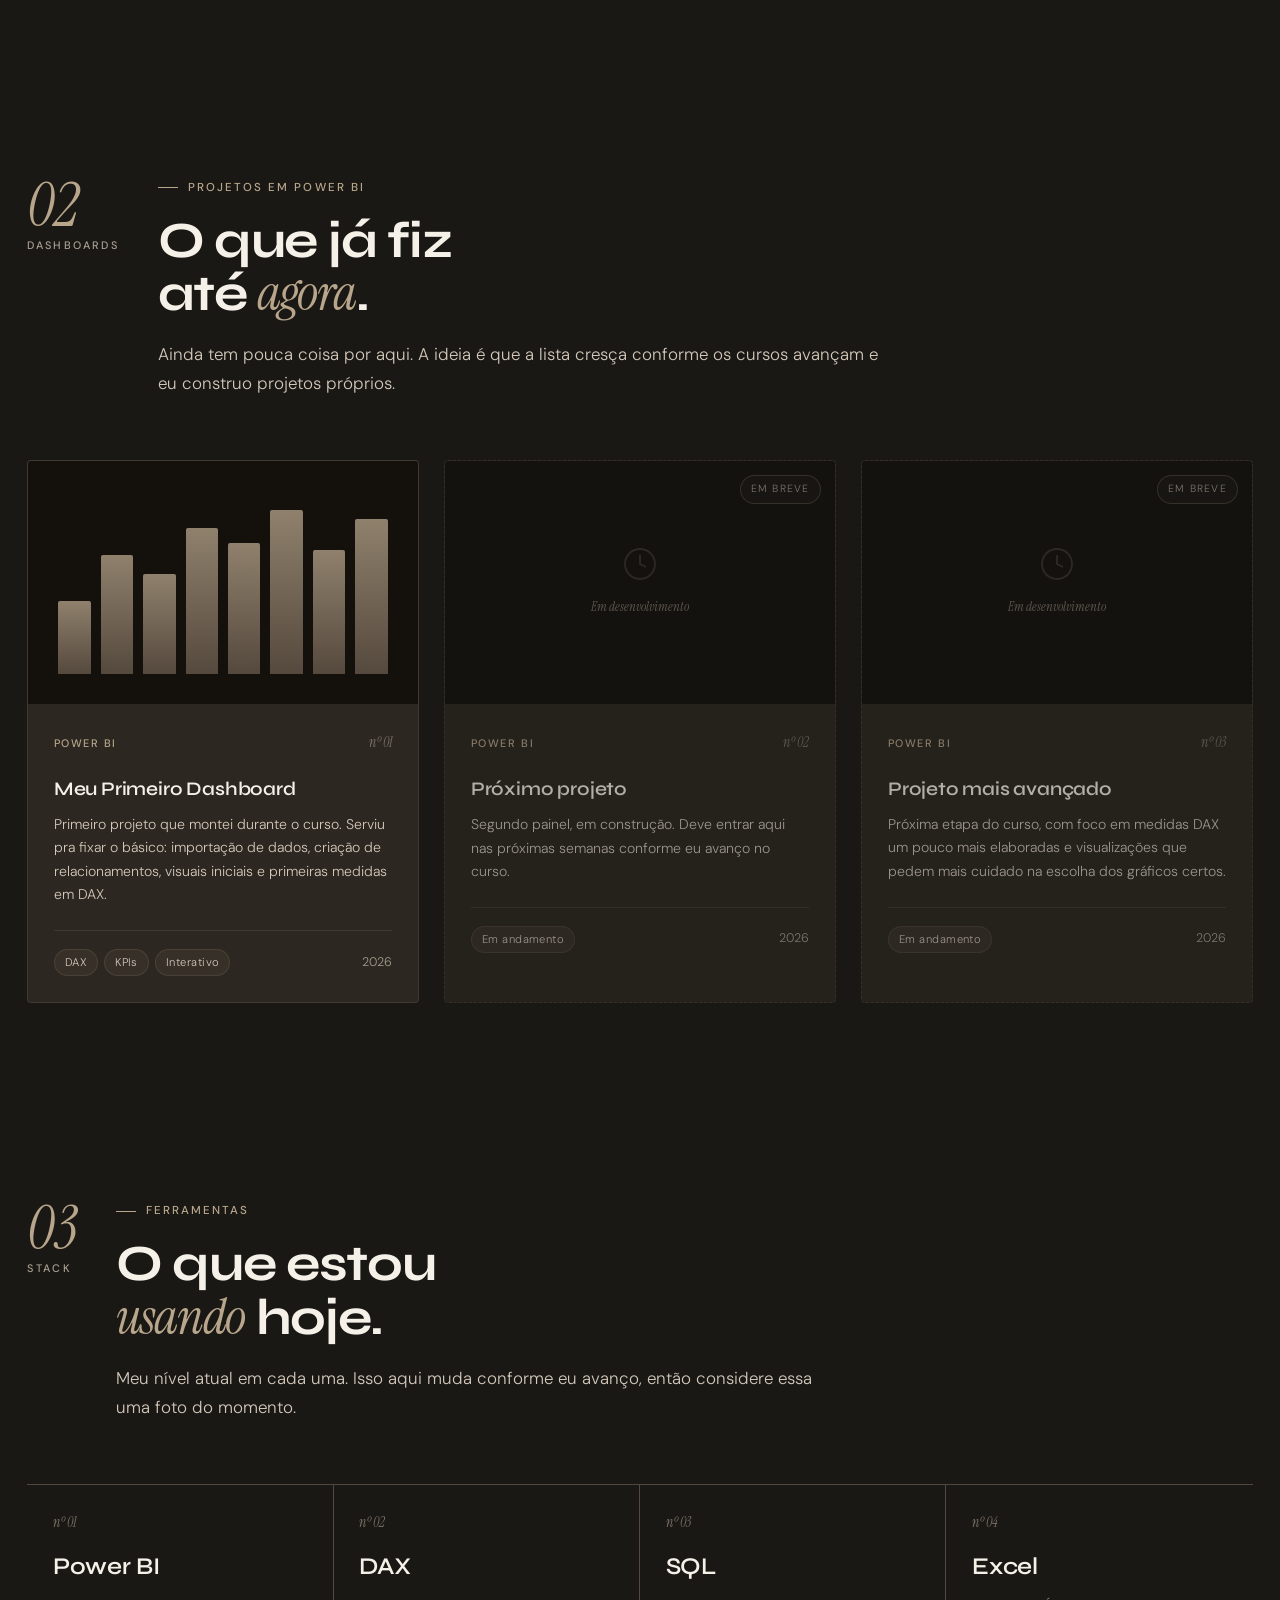
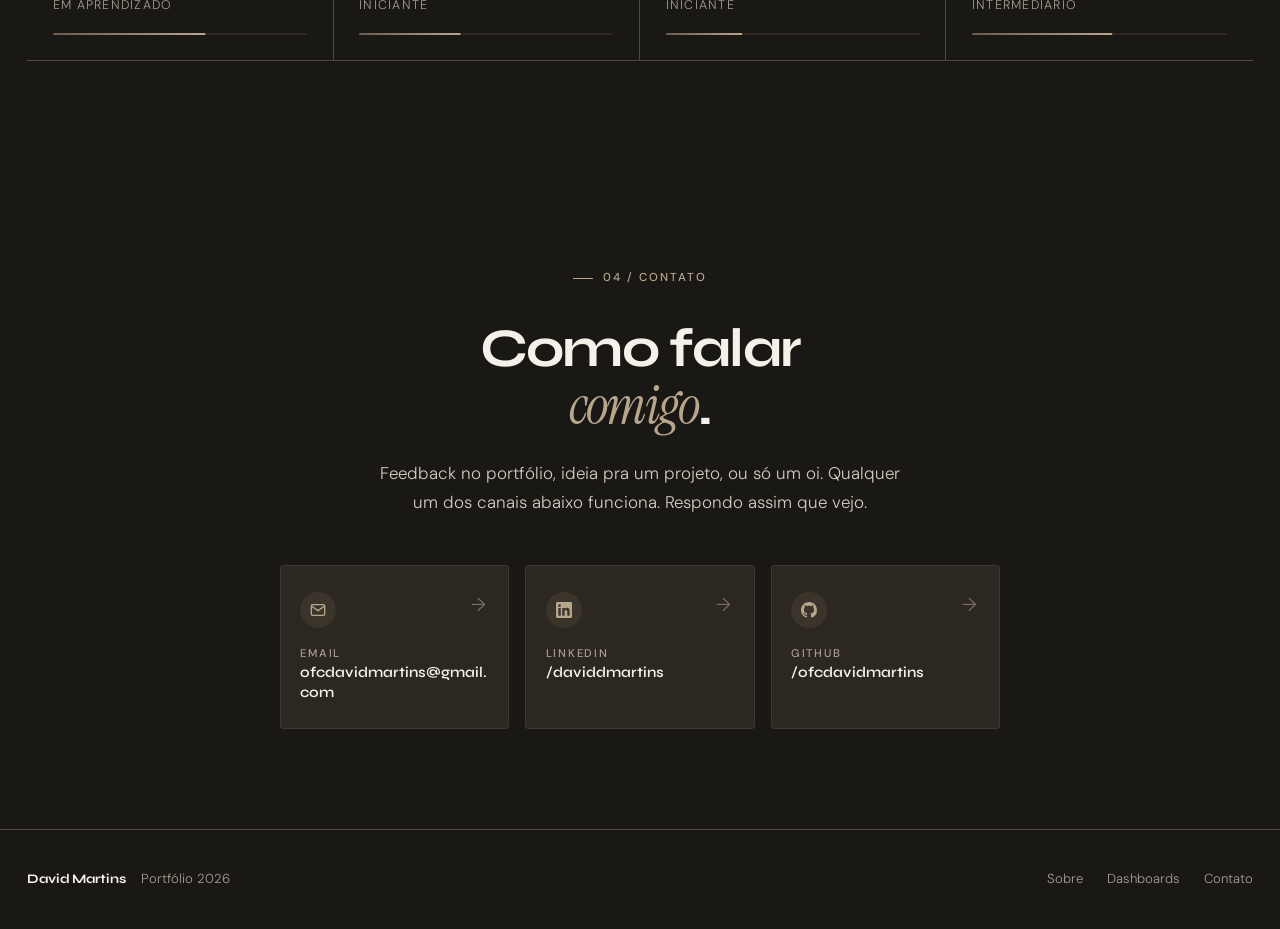
==== commit 597795b5: "Add files via upload" ====
--- a/index.html
+++ b/index.html
@@ -12,6 +12,7 @@
   *, *::before, *::after { box-sizing: border-box; margin: 0; padding: 0; }
 
   :root {
+    /* Cores */
     --bg-deep:    #14110D;
     --bg-main:    #1A1814;
     --bg-surface: #2C2720;
@@ -31,6 +32,24 @@
     --accent:     #B8A68C;
     --accent-dim: #9C8A72;
     --accent-deep:#6B5C4E;
+
+    /* Layout */
+    --container-max: 1320px;
+    --pad-x: clamp(1rem, 1.5vw + 0.5rem, 3rem);
+
+    /* Tipografia fluida (escala entre 320px e 1440px) */
+    --fs-hero:    clamp(2.5rem, 1.5rem + 6vw, 6.75rem);
+    --fs-section: clamp(1.75rem, 1.25rem + 2.4vw, 3.2rem);
+    --fs-contact: clamp(2rem, 1.25rem + 3vw, 3.4rem);
+    --fs-number:  clamp(2.5rem, 1.75rem + 2.5vw, 4.5rem);
+    --fs-intro:   clamp(0.98rem, 0.9rem + 0.3vw, 1.1rem);
+    --fs-body:    clamp(0.95rem, 0.9rem + 0.2vw, 1.06rem);
+
+    /* Espaçamento fluido */
+    --gap-hero:   clamp(2rem, 2vw + 1rem, 4.5rem);
+    --gap-about:  clamp(2rem, 2vw + 1rem, 5rem);
+    --pad-section:clamp(4rem, 3rem + 4vw, 7rem);
+    --mb-head:    clamp(2.5rem, 1.5rem + 3vw, 4.5rem);
   }
 
   html { scroll-behavior: smooth; }
@@ -71,45 +90,74 @@
 
   ::selection { background: var(--accent); color: var(--bg-main); }
 
-  /* TICKER */
+  /* CONTAINER */
+  .container {
+    width: 100%;
+    max-width: var(--container-max);
+    margin-inline: auto;
+    padding-inline: var(--pad-x);
+  }
+
+  /* ═════════ TICKER (3 camadas: label, scroll, track) ═════════ */
   .ticker {
     position: fixed;
     top: 0; left: 0; right: 0;
     z-index: 101;
+    height: 34px;
     background: var(--bg-deep);
     border-bottom: 1px solid var(--border);
-    padding: 0.55rem 1.5rem;
+    display: flex;
+    align-items: stretch;
+    overflow: hidden;
+  }
+  .ticker-label {
+    flex: 0 0 auto;
+    display: flex;
+    align-items: center;
+    padding: 0 clamp(1rem, 2vw, 1.5rem);
+    background: var(--bg-deep);
+    color: var(--accent);
+    font-weight: 500;
+    font-size: 0.72rem;
+    letter-spacing: 0.2em;
+    text-transform: uppercase;
+    position: relative;
+    z-index: 2;
+  }
+  .ticker-label::after {
+    content: '';
+    position: absolute;
+    top: 0; bottom: 0; left: 100%;
+    width: 20px;
+    background: linear-gradient(90deg, var(--bg-deep), transparent);
+    pointer-events: none;
+  }
+  .ticker-scroll {
+    flex: 1 1 auto;
+    min-width: 0;
+    overflow: hidden;
+    display: flex;
+    align-items: center;
+  }
+  .ticker-track {
+    display: flex;
+    animation: tickerMove 42s linear infinite;
+    white-space: nowrap;
     font-size: 0.72rem;
     letter-spacing: 0.14em;
     text-transform: uppercase;
     color: var(--text-muted);
-    display: flex;
-    align-items: center;
-    gap: 1rem;
-    overflow: hidden;
-    white-space: nowrap;
-  }
-  .ticker .now-label {
-    color: var(--accent);
-    font-weight: 500;
-    flex-shrink: 0;
-    letter-spacing: 0.2em;
-  }
-  .ticker-track {
-    display: flex;
-    gap: 0;
-    animation: tickerMove 42s linear infinite;
-    flex-shrink: 0;
+    will-change: transform;
   }
   .ticker-item {
     display: inline-flex;
     align-items: center;
-    padding-right: 2.5rem;
+    padding-right: clamp(1.5rem, 3vw, 2.5rem);
   }
   .ticker-item::after {
     content: '/';
     color: var(--text-faint);
-    margin-left: 2.5rem;
+    margin-left: clamp(1.5rem, 3vw, 2.5rem);
     font-weight: 300;
   }
   @keyframes tickerMove {
@@ -117,17 +165,22 @@
     to   { transform: translateX(-50%); }
   }
 
-  /* NAV */
+  /* ═════════ NAV ═════════ */
   nav {
     position: fixed; top: 34px; left: 0; right: 0;
     z-index: 100;
-    padding: 1rem 3rem;
-    display: flex; align-items: center; justify-content: space-between;
     background: rgba(26,24,20,0.82);
     backdrop-filter: blur(16px) saturate(1.2);
     -webkit-backdrop-filter: blur(16px) saturate(1.2);
     border-bottom: 1px solid var(--border);
     animation: fadeDown 0.9s ease both;
+  }
+  .nav-inner {
+    padding-block: 1rem;
+    display: flex;
+    align-items: center;
+    justify-content: space-between;
+    gap: 1rem;
   }
   .nav-left {
     display: flex; align-items: center; gap: 0.75rem;
@@ -136,6 +189,7 @@
     font-size: 0.95rem;
     letter-spacing: -0.01em;
     color: var(--text-primary);
+    min-width: 0;
   }
   .nav-left .dot {
     width: 8px; height: 8px;
@@ -143,9 +197,10 @@
     border-radius: 50%;
     box-shadow: 0 0 12px var(--accent);
     animation: pulse 2.4s ease-in-out infinite;
+    flex-shrink: 0;
   }
   .nav-links {
-    display: flex; gap: 2.5rem;
+    display: flex; gap: clamp(1.25rem, 2vw, 2.5rem);
     list-style: none;
   }
   .nav-links a {
@@ -164,7 +219,6 @@
     font-style: italic;
     color: var(--accent);
     font-size: 0.85rem;
-    font-weight: 400;
     letter-spacing: 0;
     opacity: 0.8;
   }
@@ -180,17 +234,25 @@
   .nav-links a:hover { color: var(--text-primary); }
   .nav-links a:hover::after { transform: scaleX(1); }
 
-  /* HERO */
+  @media (max-width: 768px) {
+    .nav-links { display: none; }
+  }
+
+  /* ═════════ HERO ═════════ */
   .hero {
-    min-height: 100vh;
-    padding: 9.5rem 3rem 5rem;
+    padding-top: clamp(6.5rem, 8vh + 4rem, 9.5rem);
+    padding-bottom: clamp(3rem, 4vw + 1rem, 5rem);
+  }
+  .hero-inner {
     display: grid;
-    grid-template-columns: 1.25fr 1fr;
-    gap: 5rem;
+    grid-template-columns: minmax(0, 1.15fr) minmax(0, 1fr);
+    gap: var(--gap-hero);
     align-items: center;
-    position: relative;
-  }
-  .hero-left { animation: fadeUp 1s 0.2s ease both; }
+  }
+  .hero-left {
+    animation: fadeUp 1s 0.2s ease both;
+    min-width: 0;
+  }
 
   .hero-kicker {
     display: inline-flex; align-items: center; gap: 14px;
@@ -209,12 +271,13 @@
 
   .hero-name {
     font-family: 'Syne', sans-serif;
-    font-size: clamp(3.5rem, 9vw, 7.8rem);
+    font-size: var(--fs-hero);
     font-weight: 700;
     line-height: 0.92;
     letter-spacing: -0.045em;
     color: var(--text-primary);
-    margin-bottom: 1.75rem;
+    margin-bottom: 1.5rem;
+    overflow-wrap: break-word;
   }
   .hero-name .lastname {
     display: block;
@@ -227,11 +290,11 @@
   }
 
   .hero-intro {
-    font-size: 1.12rem;
+    font-size: var(--fs-intro);
     line-height: 1.7;
     color: var(--text-secondary);
-    max-width: 500px;
-    margin-bottom: 2.25rem;
+    max-width: 480px;
+    margin-bottom: 1.75rem;
     padding-top: 1.5rem;
     border-top: 1px solid var(--divider);
   }
@@ -242,10 +305,10 @@
 
   .hero-tags {
     display: flex;
-    gap: 1rem;
-    margin-bottom: 2.5rem;
+    gap: clamp(0.75rem, 1.5vw, 1rem);
+    margin-bottom: 2.25rem;
     flex-wrap: wrap;
-    font-size: 0.78rem;
+    font-size: 0.75rem;
     letter-spacing: 0.18em;
     text-transform: uppercase;
     color: var(--text-muted);
@@ -266,7 +329,7 @@
     display: flex; gap: 1rem; flex-wrap: wrap;
   }
   .btn {
-    padding: 0.9rem 1.75rem;
+    padding: 0.85rem 1.6rem;
     border-radius: 100px;
     font-family: 'DM Sans', sans-serif;
     font-size: 0.85rem;
@@ -277,6 +340,7 @@
     transition: all 0.3s ease;
     display: inline-flex; align-items: center; gap: 10px;
     border: 1px solid transparent;
+    white-space: nowrap;
   }
   .btn-primary {
     background: var(--accent);
@@ -299,130 +363,139 @@
     transform: translateY(-2px);
     background: rgba(184,166,140,0.05);
   }
-  .btn svg { width: 14px; height: 14px; }
-
-  /* FOTO + FICHA */
+  .btn svg { width: 14px; height: 14px; flex-shrink: 0; }
+
+  /* ═════════ PROFILE CARD (foto + info sempre lado a lado) ═════════ */
   .hero-right {
+    animation: fadeUp 1s 0.4s ease both;
+    min-width: 0;
+  }
+  .profile-card {
+    display: grid;
+    grid-template-columns: clamp(120px, 32vw, 240px) minmax(0, 1fr);
+    gap: clamp(0.75rem, 2vw, 1.75rem);
+    align-items: start;
+    max-width: 540px;
+    margin-inline: auto;
+  }
+
+  .profile-photo {
     position: relative;
-    animation: fadeUp 1s 0.4s ease both;
-  }
-  .photo-frame {
-    position: relative;
-    width: 100%;
-    max-width: 460px;
-    margin: 0 auto;
-  }
-  .photo-tag-top {
-    display: flex;
-    justify-content: space-between;
-    align-items: center;
-    font-size: 0.7rem;
-    letter-spacing: 0.2em;
-    text-transform: uppercase;
-    color: var(--text-muted);
-    margin-bottom: 1rem;
-    padding-bottom: 0.75rem;
-    border-bottom: 1px solid var(--divider);
-  }
-  .photo-tag-top .rec-dot {
-    display: inline-flex;
-    align-items: center;
-    gap: 8px;
-    color: var(--accent);
-  }
-  .photo-tag-top .rec-dot::before {
-    content: '';
-    width: 6px; height: 6px;
-    background: var(--accent);
-    border-radius: 50%;
-  }
-  .photo-img-wrap {
-    position: relative;
-    aspect-ratio: 3/4;
+    aspect-ratio: 3 / 4;
     border-radius: 4px;
     overflow: hidden;
-  }
-  .photo-img {
+    box-shadow: 0 20px 50px rgba(0,0,0,0.4);
+  }
+  .profile-photo img {
     width: 100%; height: 100%;
     object-fit: cover;
     filter: contrast(1.05) brightness(0.95);
-    box-shadow: 0 30px 80px rgba(0,0,0,0.5);
     display: block;
   }
-  .photo-img-wrap::after {
+  .profile-photo::after {
     content: '';
     position: absolute;
     inset: 0;
-    background: linear-gradient(180deg, transparent 70%, rgba(26,24,20,0.35) 100%);
+    background: linear-gradient(180deg, transparent 65%, rgba(26,24,20,0.4) 100%);
     pointer-events: none;
   }
-
-  /* Ficha */
-  .id-card {
-    margin-top: 1.5rem;
-    border-top: 1px solid var(--divider);
-    padding-top: 1.25rem;
-  }
-  .id-row {
-    display: grid;
-    grid-template-columns: 110px 1fr;
-    gap: 1.5rem;
-    padding: 0.75rem 0;
-    border-bottom: 1px solid var(--border);
-    align-items: baseline;
-  }
-  .id-row:last-child { border-bottom: none; }
-  .id-label {
-    font-size: 0.68rem;
-    letter-spacing: 0.22em;
+  .photo-badge {
+    position: absolute;
+    top: 10px; left: 10px;
+    display: inline-flex;
+    align-items: center;
+    gap: 6px;
+    padding: 3px 9px;
+    border-radius: 100px;
+    background: rgba(20,17,13,0.85);
+    backdrop-filter: blur(8px);
+    font-size: clamp(0.55rem, 1vw, 0.62rem);
+    letter-spacing: 0.18em;
     text-transform: uppercase;
     color: var(--accent);
     font-weight: 500;
+    z-index: 2;
+    white-space: nowrap;
+  }
+  .photo-badge::before {
+    content: '';
+    width: 5px; height: 5px;
+    background: var(--accent);
+    border-radius: 50%;
+    box-shadow: 0 0 8px var(--accent);
+  }
+
+  .id-card {
+    display: flex;
+    flex-direction: column;
+    justify-content: space-between;
+    border-top: 1px solid var(--divider);
+    border-bottom: 1px solid var(--divider);
+    min-width: 0;
+  }
+  .id-row {
+    padding: clamp(0.45rem, 1vw, 0.65rem) 0;
+    border-bottom: 1px solid var(--border);
+    display: flex;
+    flex-direction: column;
+    gap: 3px;
+    min-width: 0;
+  }
+  .id-row:last-child { border-bottom: none; }
+  .id-label {
+    font-size: clamp(0.58rem, 1vw, 0.64rem);
+    letter-spacing: 0.2em;
+    text-transform: uppercase;
+    color: var(--accent);
+    font-weight: 500;
   }
   .id-value {
     color: var(--text-primary);
-    font-size: 0.95rem;
-    line-height: 1.45;
-    font-weight: 400;
+    font-size: clamp(0.82rem, 0.78rem + 0.2vw, 0.95rem);
+    line-height: 1.35;
+    overflow-wrap: break-word;
   }
   .id-value .sub {
     color: var(--text-muted);
     font-family: 'Instrument Serif', serif;
     font-style: italic;
-    font-size: 0.88rem;
-    margin-left: 0.35em;
-  }
-
-  /* SECTION BASE */
+    font-size: 0.88em;
+    margin-left: 0.3em;
+    display: inline;
+  }
+
+  /* ═════════ SECTIONS BASE ═════════ */
   section.block {
-    padding: 8rem 3rem;
+    padding-block: var(--pad-section);
     position: relative;
   }
   .section-head {
     display: grid;
-    grid-template-columns: 140px 1fr;
-    gap: 3rem;
-    margin-bottom: 5rem;
+    grid-template-columns: auto minmax(0, 1fr);
+    gap: clamp(1.5rem, 3vw, 3rem);
+    margin-bottom: var(--mb-head);
     align-items: start;
   }
   .section-num {
+    display: flex;
+    flex-direction: column;
+    line-height: 1;
+  }
+  .section-num .num-big {
     font-family: 'Instrument Serif', serif;
     font-style: italic;
-    font-size: 4.5rem;
+    font-size: var(--fs-number);
     color: var(--accent);
-    line-height: 1;
     font-weight: 400;
-    opacity: 0.9;
-  }
-  .section-num sup {
-    font-size: 0.32em;
+    line-height: 0.9;
+  }
+  .section-num .num-label {
+    margin-top: 0.5rem;
+    font-size: clamp(0.6rem, 1vw, 0.68rem);
     color: var(--text-muted);
-    font-style: normal;
-    margin-left: 6px;
-    letter-spacing: 0.18em;
+    letter-spacing: 0.22em;
     text-transform: uppercase;
-    font-family: 'DM Sans', sans-serif;
-    vertical-align: top;
+    font-weight: 500;
   }
   .section-kicker {
     font-size: 0.72rem;
@@ -440,12 +513,13 @@
   }
   .section-title {
     font-family: 'Syne', sans-serif;
-    font-size: clamp(2rem, 4.5vw, 3.5rem);
+    font-size: var(--fs-section);
     font-weight: 700;
     line-height: 1.05;
     letter-spacing: -0.025em;
     margin-bottom: 1.25rem;
     color: var(--text-primary);
+    overflow-wrap: break-word;
   }
   .section-title em {
     font-family: 'Instrument Serif', serif;
@@ -455,22 +529,29 @@
   }
   .section-desc {
     color: var(--text-secondary);
-    font-size: 1.05rem;
+    font-size: var(--fs-body);
     font-weight: 300;
-    max-width: 580px;
+    max-width: 60ch;
     line-height: 1.7;
+  }
+
+  @media (max-width: 600px) {
+    .section-head {
+      grid-template-columns: 1fr;
+      gap: 1rem;
+    }
   }
 
   /* SOBRE */
   .about-grid {
     display: grid;
-    grid-template-columns: 1.1fr 0.9fr;
-    gap: 5rem;
+    grid-template-columns: minmax(0, 1.05fr) minmax(0, 0.95fr);
+    gap: var(--gap-about);
     align-items: start;
   }
   .about-text p {
     color: var(--text-secondary);
-    font-size: 1.08rem;
+    font-size: var(--fs-body);
     line-height: 1.85;
     font-weight: 300;
     margin-bottom: 1.4rem;
@@ -480,7 +561,6 @@
     font-weight: 500;
   }
 
-  /* Timeline */
   .path { position: relative; }
   .path-item {
     position: relative;
@@ -520,7 +600,6 @@
     font-weight: 600;
     color: var(--text-primary);
     margin-bottom: 0.3rem;
-    letter-spacing: -0.005em;
   }
   .path-detail {
     font-size: 0.88rem;
@@ -528,11 +607,15 @@
     line-height: 1.55;
   }
 
+  @media (max-width: 860px) {
+    .about-grid { grid-template-columns: 1fr; gap: 2.5rem; }
+  }
+
   /* DASHBOARDS */
   .dashboard-grid {
     display: grid;
-    grid-template-columns: repeat(auto-fill, minmax(340px, 1fr));
-    gap: 1.75rem;
+    grid-template-columns: repeat(auto-fill, minmax(min(320px, 100%), 1fr));
+    gap: clamp(1rem, 2vw, 1.75rem);
   }
   .dash-card {
     background: var(--bg-surface);
@@ -563,7 +646,7 @@
   .dash-card:hover::before { width: 100%; }
   .dash-preview {
     width: 100%;
-    height: 220px;
+    aspect-ratio: 16 / 10;
     background: var(--bg-deep);
     display: flex; align-items: center; justify-content: center;
     position: relative;
@@ -597,7 +680,7 @@
     font-family: 'Instrument Serif', serif;
   }
   .embed-placeholder svg { opacity: 0.35; }
-  .dash-body { padding: 1.5rem 1.75rem 1.75rem; }
+  .dash-body { padding: clamp(1.25rem, 2vw, 1.75rem); }
   .dash-meta-top {
     display: flex;
     justify-content: space-between;
@@ -605,7 +688,6 @@
     margin-bottom: 1rem;
   }
   .dash-category {
-    display: inline-block;
     font-size: 0.68rem;
     text-transform: uppercase;
     letter-spacing: 0.14em;
@@ -620,14 +702,14 @@
   }
   .dash-title {
     font-family: 'Syne', sans-serif;
-    font-size: 1.25rem;
+    font-size: 1.2rem;
     font-weight: 600;
     margin-bottom: 0.5rem;
     color: var(--text-primary);
     letter-spacing: -0.01em;
   }
   .dash-desc {
-    font-size: 0.9rem;
+    font-size: 0.88rem;
     color: var(--text-secondary);
     font-weight: 300;
     line-height: 1.65;
@@ -639,6 +721,8 @@
     border-top: 1px solid var(--border);
     font-size: 0.78rem;
     color: var(--text-muted);
+    gap: 0.75rem;
+    flex-wrap: wrap;
   }
   .dash-footer-tags { display: flex; gap: 6px; flex-wrap: wrap; }
   .tag {
@@ -679,15 +763,15 @@
   /* STACK */
   .stack-list {
     display: grid;
-    grid-template-columns: repeat(auto-fit, minmax(220px, 1fr));
+    grid-template-columns: repeat(auto-fit, minmax(min(220px, 100%), 1fr));
     gap: 0;
     border-top: 1px solid var(--divider);
   }
   .stack-item {
-    padding: 2rem 1.75rem;
+    padding: clamp(1.5rem, 2vw, 2rem) clamp(1.25rem, 2vw, 1.75rem);
     border-bottom: 1px solid var(--divider);
     border-right: 1px solid var(--divider);
-    transition: background 0.3s, transform 0.3s;
+    transition: background 0.3s;
     position: relative;
     overflow: hidden;
   }
@@ -711,7 +795,7 @@
   }
   .stack-name {
     font-family: 'Syne', sans-serif;
-    font-size: 1.5rem;
+    font-size: clamp(1.2rem, 1rem + 0.8vw, 1.5rem);
     font-weight: 600;
     color: var(--text-primary);
     margin-bottom: 0.4rem;
@@ -740,19 +824,16 @@
     transition: transform 1.2s cubic-bezier(0.2, 0.8, 0.2, 1);
   }
   .stack-item.in-view .stack-bar-fill { transform: scaleX(var(--fill, 0.5)); }
-  @media (min-width: 1000px) {
-    .stack-list { grid-template-columns: repeat(4, 1fr); }
-  }
 
   /* CONTATO */
   .contact-wrap {
     max-width: 800px;
-    margin: 0 auto;
+    margin-inline: auto;
     text-align: center;
   }
   .contact-title {
     font-family: 'Syne', sans-serif;
-    font-size: clamp(2.2rem, 4.8vw, 3.8rem);
+    font-size: var(--fs-contact);
     font-weight: 700;
     letter-spacing: -0.03em;
     line-height: 1.05;
@@ -766,20 +847,20 @@
   }
   .contact-sub {
     color: var(--text-secondary);
-    font-size: 1.05rem;
+    font-size: var(--fs-body);
     max-width: 520px;
     margin: 0 auto 3rem;
     line-height: 1.7;
   }
   .contact-links {
     display: grid;
-    grid-template-columns: repeat(3, 1fr);
+    grid-template-columns: repeat(auto-fit, minmax(min(220px, 100%), 1fr));
     gap: 1rem;
     max-width: 720px;
-    margin: 0 auto;
+    margin-inline: auto;
   }
   .contact-link {
-    padding: 2rem 1.5rem;
+    padding: clamp(1.25rem, 2vw, 1.75rem) clamp(1rem, 1.5vw, 1.5rem);
     background: var(--bg-surface);
     border: 1px solid var(--border);
     border-radius: 4px;
@@ -792,11 +873,12 @@
     gap: 1rem;
     position: relative;
     overflow: hidden;
+    min-width: 0;
   }
   .contact-link::after {
     content: '→';
     position: absolute;
-    top: 1.5rem; right: 1.5rem;
+    top: 1.4rem; right: 1.4rem;
     color: var(--text-faint);
     font-size: 1.2rem;
     transition: all 0.3s ease;
@@ -817,6 +899,7 @@
     border-radius: 50%;
     background: rgba(184,166,140,0.1);
     color: var(--accent);
+    flex-shrink: 0;
   }
   .contact-icon svg { width: 16px; height: 16px; }
   .contact-label {
@@ -828,26 +911,25 @@
   }
   .contact-value {
     font-family: 'Syne', sans-serif;
-    font-size: 0.95rem;
+    font-size: 0.92rem;
     font-weight: 600;
     color: var(--text-primary);
-    word-break: break-all;
+    overflow-wrap: anywhere;
     line-height: 1.35;
   }
 
   /* FOOTER */
   footer {
-    padding: 3rem 3rem 2rem;
+    padding-block: clamp(2rem, 3vw, 2.5rem);
     border-top: 1px solid var(--divider);
+  }
+  .footer-inner {
     display: flex;
     justify-content: space-between;
     align-items: center;
     flex-wrap: wrap;
-    gap: 1.5rem;
+    gap: 1rem;
     font-size: 0.82rem;
-  }
-  .footer-sig {
-    display: flex; align-items: center; gap: 0.75rem;
     color: var(--text-muted);
   }
   .footer-sig strong {
@@ -855,18 +937,17 @@
     font-weight: 700;
     color: var(--text-primary);
     letter-spacing: -0.01em;
-  }
-  .footer-meta {
-    color: var(--text-faint);
-    font-family: 'Instrument Serif', serif;
-    font-style: italic;
-    font-size: 0.88rem;
-    letter-spacing: 0.02em;
-  }
-  .footer-divider {
-    width: 1px; height: 16px;
-    background: var(--divider);
-  }
+    margin-right: 0.75rem;
+  }
+  .footer-links {
+    display: flex; gap: clamp(1rem, 2vw, 1.5rem);
+  }
+  .footer-links a {
+    color: var(--text-muted);
+    text-decoration: none;
+    transition: color 0.2s;
+  }
+  .footer-links a:hover { color: var(--accent); }
 
   /* MODAL */
   .modal-backdrop {
@@ -876,7 +957,7 @@
     display: none;
     align-items: center; justify-content: center;
     backdrop-filter: blur(10px);
-    padding: 2rem;
+    padding: 1rem;
   }
   .modal-backdrop.open { display: flex; }
   .modal {
@@ -886,12 +967,12 @@
     width: min(92vw, 960px);
     max-height: 90vh;
     overflow: auto;
-    padding: 2.5rem;
+    padding: clamp(1.5rem, 3vw, 2.5rem);
     position: relative;
     animation: fadeUp 0.4s ease both;
   }
   .modal-close {
-    position: absolute; top: 1.25rem; right: 1.25rem;
+    position: absolute; top: 1.1rem; right: 1.1rem;
     background: rgba(255,255,255,0.05);
     border: 1px solid var(--border);
     color: var(--text-secondary);
@@ -917,7 +998,7 @@
   }
   .modal h2 {
     font-family: 'Syne', sans-serif;
-    font-size: 1.75rem;
+    font-size: clamp(1.4rem, 1rem + 1.5vw, 1.75rem);
     font-weight: 700;
     margin-bottom: 0.5rem;
     letter-spacing: -0.02em;
@@ -931,7 +1012,8 @@
   }
   .modal-embed {
     width: 100%;
-    height: 520px;
+    aspect-ratio: 16 / 10;
+    min-height: 280px;
     background: var(--bg-deep);
     border-radius: 4px;
     border: 1px solid var(--border);
@@ -940,7 +1022,7 @@
     font-size: 0.9rem;
     flex-direction: column;
     gap: 14px;
-    padding: 2rem;
+    padding: 1.5rem;
   }
   .modal-embed iframe {
     width: 100%; height: 100%;
@@ -958,7 +1040,7 @@
   .modal-desc {
     margin-top: 1.5rem;
     color: var(--text-secondary);
-    font-size: 0.98rem;
+    font-size: var(--fs-body);
     font-weight: 300;
     line-height: 1.8;
   }
@@ -987,36 +1069,26 @@
     transform: translateY(0);
   }
 
-  /* RESPONSIVE */
-  @media (max-width: 960px) {
-    .ticker { font-size: 0.65rem; padding: 0.4rem 1rem; }
-    nav { top: 28px; padding: 1rem 1.5rem; }
-    .nav-links { display: none; }
-    .hero {
+  /* ═════════ BREAKPOINTS ESTRUTURAIS ═════════ */
+
+  /* Tablet: empilha hero em uma coluna */
+  @media (max-width: 860px) {
+    .hero-inner {
       grid-template-columns: 1fr;
-      padding: 6.5rem 1.5rem 3rem;
+      gap: 2.5rem;
       min-height: auto;
-      gap: 3rem;
     }
-    .hero-right { order: -1; max-width: 380px; margin: 0 auto; }
-    section.block { padding: 5rem 1.5rem; }
-    .section-head { grid-template-columns: 1fr; gap: 1.5rem; margin-bottom: 3rem; }
-    .section-num { font-size: 2.8rem; }
-    .about-grid { grid-template-columns: 1fr; gap: 3rem; }
-    .dashboard-grid { grid-template-columns: 1fr; }
-    .stack-list { grid-template-columns: 1fr 1fr; }
-    .stack-item:nth-child(2n) { border-right: none; }
-    .contact-links { grid-template-columns: 1fr; }
-    footer { padding: 2rem 1.5rem; flex-direction: column; text-align: center; }
-    .footer-divider { display: none; }
-  }
-  @media (max-width: 560px) {
-    .stack-list { grid-template-columns: 1fr; }
-    .stack-item { border-right: none !important; }
-    .hero-name { font-size: clamp(3rem, 13vw, 4.5rem); }
-    .id-row { grid-template-columns: 95px 1fr; gap: 1rem; }
-    .modal { padding: 1.5rem; }
-    .modal-embed { height: 360px; }
+    .hero-right { order: -1; max-width: 540px; margin-inline: auto; width: 100%; }
+  }
+
+  /* Reduce motion */
+  @media (prefers-reduced-motion: reduce) {
+    *, *::before, *::after {
+      animation-duration: 0.01ms !important;
+      animation-iteration-count: 1 !important;
+      transition-duration: 0.01ms !important;
+    }
+    .ticker-track { animation: none; }
   }
 </style>
 </head>
@@ -1024,92 +1096,91 @@
 
 <!-- TICKER -->
 <div class="ticker">
-  <span class="now-label">agora →</span>
-  <div class="ticker-track">
-    <span class="ticker-item">Estudando Power BI + DAX</span>
-    <span class="ticker-item">Administração, 5º período</span>
-    <span class="ticker-item">Trabalhando na FUNCEF</span>
-    <span class="ticker-item">Brasília, DF</span>
-    <span class="ticker-item">Portfólio 2025</span>
-    <span class="ticker-item">Estudando Power BI + DAX</span>
-    <span class="ticker-item">Administração, 5º período</span>
-    <span class="ticker-item">Trabalhando na FUNCEF</span>
-    <span class="ticker-item">Brasília, DF</span>
-    <span class="ticker-item">Portfólio 2025</span>
+  <div class="ticker-label">agora</div>
+  <div class="ticker-scroll">
+    <div class="ticker-track">
+      <span class="ticker-item">Estudando Power BI + DAX</span>
+      <span class="ticker-item">Administração, 5º período</span>
+      <span class="ticker-item">Trabalhando na FUNCEF</span>
+      <span class="ticker-item">Brasília, DF</span>
+      <span class="ticker-item">Portfólio 2026</span>
+      <span class="ticker-item">Estudando Power BI + DAX</span>
+      <span class="ticker-item">Administração, 5º período</span>
+      <span class="ticker-item">Trabalhando na FUNCEF</span>
+      <span class="ticker-item">Brasília, DF</span>
+      <span class="ticker-item">Portfólio 2026</span>
+    </div>
   </div>
 </div>
 
 <!-- NAV -->
 <nav>
-  <div class="nav-left">
-    <span class="dot"></span>
-    David Martins
+  <div class="container nav-inner">
+    <div class="nav-left">
+      <span class="dot"></span>
+      David Martins
+    </div>
+    <ul class="nav-links">
+      <li><a href="#sobre"><span class="num">01</span>Sobre</a></li>
+      <li><a href="#dashboards"><span class="num">02</span>Dashboards</a></li>
+      <li><a href="#stack"><span class="num">03</span>Stack</a></li>
+      <li><a href="#contato"><span class="num">04</span>Contato</a></li>
+    </ul>
   </div>
-  <ul class="nav-links">
-    <li><a href="#sobre"><span class="num">01</span>Sobre</a></li>
-    <li><a href="#dashboards"><span class="num">02</span>Dashboards</a></li>
-    <li><a href="#stack"><span class="num">03</span>Stack</a></li>
-    <li><a href="#contato"><span class="num">04</span>Contato</a></li>
-  </ul>
 </nav>
 
 <main>
 
   <!-- HERO -->
   <section class="hero">
-    <div class="hero-left">
-      <div class="hero-kicker">Aspirante a Analista de Dados</div>
-      <h1 class="hero-name">
-        David
-        <span class="lastname">Martins.</span>
-      </h1>
-      <p class="hero-intro">
-        Trabalho na <strong>FUNCEF</strong> e estou no 5º período de <strong>Administração</strong>. Comecei a estudar análise de dados por conta própria, e é o que eu venho registrando aqui.
-      </p>
-      <div class="hero-tags">
-        <span>Power BI</span>
-        <span>DAX</span>
-        <span>SQL</span>
-        <span>Excel</span>
+    <div class="container hero-inner">
+      <div class="hero-left">
+        <div class="hero-kicker">Aspirante a Analista de Dados</div>
+        <h1 class="hero-name">
+          David
+          <span class="lastname">Martins.</span>
+        </h1>
+        <p class="hero-intro">
+          Trabalho na <strong>FUNCEF</strong> e estou no 5º período de <strong>Administração</strong>. Comecei a estudar análise de dados por conta própria, e é o que eu venho registrando aqui.
+        </p>
+        <div class="hero-tags">
+          <span>Power BI</span>
+          <span>DAX</span>
+          <span>SQL</span>
+          <span>Excel</span>
+        </div>
+        <div class="hero-cta">
+          <a href="#dashboards" class="btn btn-primary">
+            <svg viewBox="0 0 24 24" fill="none" stroke="currentColor" stroke-width="2"><rect x="3" y="3" width="7" height="7"/><rect x="14" y="3" width="7" height="7"/><rect x="14" y="14" width="7" height="7"/><rect x="3" y="14" width="7" height="7"/></svg>
+            Ver Dashboards
+          </a>
+          <a href="#contato" class="btn btn-ghost">Entrar em contato</a>
+        </div>
       </div>
-      <div class="hero-cta">
-        <a href="#dashboards" class="btn btn-primary">
-          <svg viewBox="0 0 24 24" fill="none" stroke="currentColor" stroke-width="2"><rect x="3" y="3" width="7" height="7"/><rect x="14" y="3" width="7" height="7"/><rect x="14" y="14" width="7" height="7"/><rect x="3" y="14" width="7" height="7"/></svg>
-          Ver Dashboards
-        </a>
-        <a href="#contato" class="btn btn-ghost">Entrar em contato</a>
-      </div>
-    </div>
-
-    <div class="hero-right">
-      <div class="photo-frame">
-        <div class="photo-tag-top">
-          <span class="rec-dot">Retrato</span>
-          <span>2025 · Brasília, DF</span>
-        </div>
-        <div class="photo-img-wrap">
-          <img id="photo-img" class="photo-img" alt="Foto de David Martins" />
-        </div>
-        <div class="id-card">
-          <div class="id-row">
-            <div class="id-label">Nome</div>
-            <div class="id-value">David Martins</div>
+
+      <div class="hero-right">
+        <div class="profile-card">
+          <div class="profile-photo">
+            <span class="photo-badge">Brasília</span>
+            <img id="photo-img" alt="Foto de David Martins" />
           </div>
-          <div class="id-row">
-            <div class="id-label">Trabalho</div>
-            <div class="id-value">FUNCEF <span class="sub">· área COPART</span></div>
-          </div>
-          <div class="id-row">
-            <div class="id-label">Formação</div>
-            <div class="id-value">Administração <span class="sub">· 5º período</span></div>
-          </div>
-          <div class="id-row">
-            <div class="id-label">Cidade</div>
-            <div class="id-value">Brasília <span class="sub">· DF</span></div>
-          </div>
-          <div class="id-row">
-            <div class="id-label">Foco</div>
-            <div class="id-value">Power BI, DAX, SQL</div>
+          <div class="id-card">
+            <div class="id-row">
+              <div class="id-label">Trabalho</div>
+              <div class="id-value">FUNCEF <span class="sub">área COPART</span></div>
+            </div>
+            <div class="id-row">
+              <div class="id-label">Formação</div>
+              <div class="id-value">Administração <span class="sub">5º período</span></div>
+            </div>
+            <div class="id-row">
+              <div class="id-label">Cidade</div>
+              <div class="id-value">Brasília <span class="sub">DF</span></div>
+            </div>
+            <div class="id-row">
+              <div class="id-label">Foco</div>
+              <div class="id-value">Power BI, DAX, SQL</div>
+            </div>
           </div>
         </div>
       </div>
@@ -1118,43 +1189,48 @@
 
   <!-- SOBRE -->
   <section class="block" id="sobre">
-    <div class="section-head reveal">
-      <div class="section-num">01<sup>Sobre</sup></div>
-      <div>
-        <div class="section-kicker">O que me trouxe aqui</div>
-        <h2 class="section-title">Por que análise<br>de <em>dados</em>.</h2>
-        <p class="section-desc">Um resumo honesto de como eu cheguei no tema e onde eu estou agora.</p>
+    <div class="container">
+      <div class="section-head reveal">
+        <div class="section-num">
+          <span class="num-big">01</span>
+          <span class="num-label">Sobre</span>
+        </div>
+        <div>
+          <div class="section-kicker">O que me trouxe aqui</div>
+          <h2 class="section-title">Por que análise<br>de <em>dados</em>.</h2>
+          <p class="section-desc">Um resumo honesto de como eu cheguei no tema e onde eu estou agora.</p>
+        </div>
       </div>
-    </div>
-
-    <div class="about-grid reveal">
-      <div class="about-text">
-        <p>Trabalho na <strong>FUNCEF</strong>, na área da <strong>COPART</strong>, enquanto curso Administração. Estou no 5º período.</p>
-        <p>Foi observando o dia a dia da empresa que comecei a reparar no quanto os dados aparecem em praticamente tudo. Relatórios, planilhas, reuniões olhando número. Quase toda decisão que importa passa por algum tipo de análise, e isso me chamou atenção o suficiente pra querer aprender como essas informações são organizadas e viram algo útil.</p>
-        <p>Comecei pelo <strong>Power BI</strong>. Agora estou estudando <strong>DAX</strong>, e em seguida vou entrar em <strong>SQL</strong>. Os projetos que faço durante os cursos vão aparecendo aqui conforme eu termino.</p>
-        <p>A ideia é que essa página cresça junto comigo.</p>
-      </div>
-
-      <div class="path">
-        <div class="path-item">
-          <div class="path-when">2023</div>
-          <div class="path-what">Início da graduação em Administração</div>
-          <div class="path-detail">Entrada na faculdade. Primeiros contatos com planilhas e análise básica no ambiente acadêmico.</div>
-        </div>
-        <div class="path-item">
-          <div class="path-when">2024</div>
-          <div class="path-what">FUNCEF, área COPART</div>
-          <div class="path-detail">Trabalhando com dados e relatórios no dia a dia da operação.</div>
-        </div>
-        <div class="path-item">
-          <div class="path-when">2025</div>
-          <div class="path-what">Curso de Power BI</div>
-          <div class="path-detail">Primeiros dashboards e medidas em DAX. Começo desse portfólio.</div>
-        </div>
-        <div class="path-item">
-          <div class="path-when">próximo</div>
-          <div class="path-what">SQL e projetos próprios</div>
-          <div class="path-detail">Aprofundar consultas, modelagem, e começar a fazer projetos que não venham prontos dos cursos.</div>
+
+      <div class="about-grid reveal">
+        <div class="about-text">
+          <p>Trabalho na <strong>FUNCEF</strong>, na área da <strong>COPART</strong>, enquanto curso Administração. Estou no 5º período.</p>
+          <p>Foi observando o dia a dia da empresa que comecei a reparar no quanto os dados aparecem em praticamente tudo. Relatórios, planilhas, reuniões olhando número. Quase toda decisão que importa passa por algum tipo de análise, e isso me chamou atenção o suficiente pra querer aprender como essas informações são organizadas e viram algo útil.</p>
+          <p>Comecei pelo <strong>Power BI</strong>. Agora estou estudando <strong>DAX</strong>, e em seguida vou entrar em <strong>SQL</strong>. Os projetos que faço durante os cursos vão aparecendo aqui conforme eu termino.</p>
+          <p>A ideia é que essa página cresça junto comigo.</p>
+        </div>
+
+        <div class="path">
+          <div class="path-item">
+            <div class="path-when">2024</div>
+            <div class="path-what">Início da graduação em Administração</div>
+            <div class="path-detail">Entrada na faculdade. Primeiros contatos com planilhas e análise básica no ambiente acadêmico.</div>
+          </div>
+          <div class="path-item">
+            <div class="path-when">2025</div>
+            <div class="path-what">FUNCEF, área COPART</div>
+            <div class="path-detail">Trabalhando com dados e relatórios no dia a dia da operação.</div>
+          </div>
+          <div class="path-item">
+            <div class="path-when">2026 · agora</div>
+            <div class="path-what">Curso de Power BI</div>
+            <div class="path-detail">Primeiros dashboards e medidas em DAX. Começo desse portfólio.</div>
+          </div>
+          <div class="path-item">
+            <div class="path-when">em breve</div>
+            <div class="path-what">SQL e projetos próprios</div>
+            <div class="path-detail">Aprofundar consultas, modelagem, e começar a fazer projetos que não venham prontos dos cursos.</div>
+          </div>
         </div>
       </div>
     </div>
@@ -1162,193 +1238,210 @@
 
   <!-- DASHBOARDS -->
   <section class="block" id="dashboards">
-    <div class="section-head reveal">
-      <div class="section-num">02<sup>Dashboards</sup></div>
-      <div>
-        <div class="section-kicker">Projetos em Power BI</div>
-        <h2 class="section-title">O que já fiz<br>até <em>agora</em>.</h2>
-        <p class="section-desc">Ainda tem pouca coisa por aqui. A ideia é que a lista cresça conforme os cursos avançam e eu construo projetos próprios.</p>
+    <div class="container">
+      <div class="section-head reveal">
+        <div class="section-num">
+          <span class="num-big">02</span>
+          <span class="num-label">Dashboards</span>
+        </div>
+        <div>
+          <div class="section-kicker">Projetos em Power BI</div>
+          <h2 class="section-title">O que já fiz<br>até <em>agora</em>.</h2>
+          <p class="section-desc">Ainda tem pouca coisa por aqui. A ideia é que a lista cresça conforme os cursos avançam e eu construo projetos próprios.</p>
+        </div>
       </div>
-    </div>
-
-    <div class="dashboard-grid reveal">
-
-      <a class="dash-card" href="#" onclick="openModal('modal-1'); return false;">
-        <div class="dash-preview">
-          <div class="chart-bars">
-            <div class="bar" style="height:40%"></div>
-            <div class="bar" style="height:65%"></div>
-            <div class="bar" style="height:55%"></div>
-            <div class="bar" style="height:80%"></div>
-            <div class="bar" style="height:72%"></div>
-            <div class="bar" style="height:90%"></div>
-            <div class="bar" style="height:68%"></div>
-            <div class="bar" style="height:85%"></div>
+
+      <div class="dashboard-grid reveal">
+
+        <a class="dash-card" href="#" onclick="openModal('modal-1'); return false;">
+          <div class="dash-preview">
+            <div class="chart-bars">
+              <div class="bar" style="height:40%"></div>
+              <div class="bar" style="height:65%"></div>
+              <div class="bar" style="height:55%"></div>
+              <div class="bar" style="height:80%"></div>
+              <div class="bar" style="height:72%"></div>
+              <div class="bar" style="height:90%"></div>
+              <div class="bar" style="height:68%"></div>
+              <div class="bar" style="height:85%"></div>
+            </div>
           </div>
-        </div>
-        <div class="dash-body">
-          <div class="dash-meta-top">
-            <span class="dash-category">Power BI</span>
-            <span class="dash-number">nº 01</span>
+          <div class="dash-body">
+            <div class="dash-meta-top">
+              <span class="dash-category">Power BI</span>
+              <span class="dash-number">nº 01</span>
+            </div>
+            <h3 class="dash-title">Meu Primeiro Dashboard</h3>
+            <p class="dash-desc">Primeiro projeto que montei durante o curso. Serviu pra fixar o básico: importação de dados, criação de relacionamentos, visuais iniciais e primeiras medidas em DAX.</p>
+            <div class="dash-footer">
+              <div class="dash-footer-tags">
+                <span class="tag">DAX</span>
+                <span class="tag">KPIs</span>
+                <span class="tag">Interativo</span>
+              </div>
+              <span>2026</span>
+            </div>
           </div>
-          <h3 class="dash-title">Meu Primeiro Dashboard</h3>
-          <p class="dash-desc">Primeiro projeto que montei durante o curso. Serviu pra fixar o básico: importação de dados, criação de relacionamentos, visuais iniciais e primeiras medidas em DAX.</p>
-          <div class="dash-footer">
-            <div class="dash-footer-tags">
-              <span class="tag">DAX</span>
-              <span class="tag">KPIs</span>
-              <span class="tag">Interativo</span>
-            </div>
-            <span>2025</span>
+        </a>
+
+        <div class="dash-card coming-soon">
+          <span class="coming-label">Em breve</span>
+          <div class="dash-preview">
+            <div class="embed-placeholder">
+              <svg width="36" height="36" viewBox="0 0 24 24" fill="none" stroke="currentColor" stroke-width="1.2">
+                <circle cx="12" cy="12" r="10"/><polyline points="12 6 12 12 16 14"/>
+              </svg>
+              <span>Em desenvolvimento</span>
+            </div>
           </div>
-        </div>
-      </a>
-
-      <div class="dash-card coming-soon">
-        <span class="coming-label">Em breve</span>
-        <div class="dash-preview">
-          <div class="embed-placeholder">
-            <svg width="36" height="36" viewBox="0 0 24 24" fill="none" stroke="currentColor" stroke-width="1.2">
-              <circle cx="12" cy="12" r="10"/><polyline points="12 6 12 12 16 14"/>
-            </svg>
-            <span>Em desenvolvimento</span>
+          <div class="dash-body">
+            <div class="dash-meta-top">
+              <span class="dash-category">Power BI</span>
+              <span class="dash-number">nº 02</span>
+            </div>
+            <h3 class="dash-title">Próximo projeto</h3>
+            <p class="dash-desc">Segundo painel, em construção. Deve entrar aqui nas próximas semanas conforme eu avanço no curso.</p>
+            <div class="dash-footer">
+              <div class="dash-footer-tags">
+                <span class="tag">Em andamento</span>
+              </div>
+              <span>2026</span>
+            </div>
           </div>
         </div>
-        <div class="dash-body">
-          <div class="dash-meta-top">
-            <span class="dash-category">Power BI</span>
-            <span class="dash-number">nº 02</span>
+
+        <div class="dash-card coming-soon">
+          <span class="coming-label">Em breve</span>
+          <div class="dash-preview">
+            <div class="embed-placeholder">
+              <svg width="36" height="36" viewBox="0 0 24 24" fill="none" stroke="currentColor" stroke-width="1.2">
+                <circle cx="12" cy="12" r="10"/><polyline points="12 6 12 12 16 14"/>
+              </svg>
+              <span>Em desenvolvimento</span>
+            </div>
           </div>
-          <h3 class="dash-title">Próximo projeto</h3>
-          <p class="dash-desc">Segundo painel, em construção. Deve entrar aqui nas próximas semanas conforme eu avanço no curso.</p>
-          <div class="dash-footer">
-            <div class="dash-footer-tags">
-              <span class="tag">Em andamento</span>
-            </div>
-            <span>2025</span>
+          <div class="dash-body">
+            <div class="dash-meta-top">
+              <span class="dash-category">Power BI</span>
+              <span class="dash-number">nº 03</span>
+            </div>
+            <h3 class="dash-title">Projeto mais avançado</h3>
+            <p class="dash-desc">Próxima etapa do curso, com foco em medidas DAX um pouco mais elaboradas e visualizações que pedem mais cuidado na escolha dos gráficos certos.</p>
+            <div class="dash-footer">
+              <div class="dash-footer-tags">
+                <span class="tag">Em andamento</span>
+              </div>
+              <span>2026</span>
+            </div>
           </div>
         </div>
-      </div>
-
-      <div class="dash-card coming-soon">
-        <span class="coming-label">Em breve</span>
-        <div class="dash-preview">
-          <div class="embed-placeholder">
-            <svg width="36" height="36" viewBox="0 0 24 24" fill="none" stroke="currentColor" stroke-width="1.2">
-              <circle cx="12" cy="12" r="10"/><polyline points="12 6 12 12 16 14"/>
-            </svg>
-            <span>Em desenvolvimento</span>
-          </div>
-        </div>
-        <div class="dash-body">
-          <div class="dash-meta-top">
-            <span class="dash-category">Power BI</span>
-            <span class="dash-number">nº 03</span>
-          </div>
-          <h3 class="dash-title">Projeto mais avançado</h3>
-          <p class="dash-desc">Próxima etapa do curso, com foco em medidas DAX um pouco mais elaboradas e visualizações que pedem mais cuidado na escolha dos gráficos certos.</p>
-          <div class="dash-footer">
-            <div class="dash-footer-tags">
-              <span class="tag">Em andamento</span>
-            </div>
-            <span>2025</span>
-          </div>
-        </div>
-      </div>
-
-    </div>
-  </section>
-
-  <!-- STACK -->
-  <section class="block" id="stack">
-    <div class="section-head reveal">
-      <div class="section-num">03<sup>Stack</sup></div>
-      <div>
-        <div class="section-kicker">Ferramentas</div>
-        <h2 class="section-title">O que estou<br><em>usando</em> hoje.</h2>
-        <p class="section-desc">Meu nível atual em cada uma. Isso aqui muda conforme eu avanço, então considere essa uma foto do momento.</p>
-      </div>
-    </div>
-
-    <div class="stack-list reveal">
-      <div class="stack-item" style="--fill: 0.6">
-        <div class="stack-num">nº 01</div>
-        <div class="stack-name">Power BI</div>
-        <div class="stack-level">Em aprendizado</div>
-        <div class="stack-bar"><div class="stack-bar-fill"></div></div>
-      </div>
-      <div class="stack-item" style="--fill: 0.4">
-        <div class="stack-num">nº 02</div>
-        <div class="stack-name">DAX</div>
-        <div class="stack-level">Iniciante</div>
-        <div class="stack-bar"><div class="stack-bar-fill"></div></div>
-      </div>
-      <div class="stack-item" style="--fill: 0.3">
-        <div class="stack-num">nº 03</div>
-        <div class="stack-name">SQL</div>
-        <div class="stack-level">Iniciante</div>
-        <div class="stack-bar"><div class="stack-bar-fill"></div></div>
-      </div>
-      <div class="stack-item" style="--fill: 0.55">
-        <div class="stack-num">nº 04</div>
-        <div class="stack-name">Excel</div>
-        <div class="stack-level">Intermediário</div>
-        <div class="stack-bar"><div class="stack-bar-fill"></div></div>
+
       </div>
     </div>
   </section>
 
-  <!-- CONTATO -->
-  <section class="block" id="contato">
-    <div class="contact-wrap reveal">
-      <div class="section-kicker" style="justify-content: center; display: inline-flex;">04 / Contato</div>
-      <h2 class="contact-title">Como falar<br><em>comigo</em>.</h2>
-      <p class="contact-sub">Feedback no portfólio, ideia pra um projeto, ou só um oi. Qualquer um dos canais abaixo funciona. Respondo assim que vejo.</p>
-
-      <div class="contact-links">
-        <a href="mailto:ofcdavidmartins@gmail.com" class="contact-link">
-          <div class="contact-icon">
-            <svg viewBox="0 0 24 24" fill="none" stroke="currentColor" stroke-width="2"><path d="M4 4h16c1.1 0 2 .9 2 2v12c0 1.1-.9 2-2 2H4c-1.1 0-2-.9-2-2V6c0-1.1.9-2 2-2z"/><polyline points="22,6 12,13 2,6"/></svg>
-          </div>
-          <div>
-            <div class="contact-label">Email</div>
-            <div class="contact-value">ofcdavidmartins<br>@gmail.com</div>
-          </div>
-        </a>
-
-        <a href="https://www.linkedin.com/in/daviddmartins/" target="_blank" rel="noopener" class="contact-link">
-          <div class="contact-icon">
-            <svg viewBox="0 0 24 24" fill="currentColor"><path d="M20.447 20.452h-3.554v-5.569c0-1.328-.027-3.037-1.852-3.037-1.853 0-2.136 1.445-2.136 2.939v5.667H9.351V9h3.414v1.561h.046c.477-.9 1.637-1.85 3.37-1.85 3.601 0 4.267 2.37 4.267 5.455v6.286zM5.337 7.433a2.062 2.062 0 01-2.063-2.065 2.063 2.063 0 112.063 2.065zm1.782 13.019H3.555V9h3.564v11.452zM22.225 0H1.771C.792 0 0 .774 0 1.729v20.542C0 23.227.792 24 1.771 24h20.451C23.2 24 24 23.227 24 22.271V1.729C24 .774 23.2 0 22.222 0h.003z"/></svg>
-          </div>
-          <div>
-            <div class="contact-label">LinkedIn</div>
-            <div class="contact-value">/daviddmartins</div>
-          </div>
-        </a>
-
-        <a href="https://github.com/ofcdavidmartins-png" target="_blank" rel="noopener" class="contact-link">
-          <div class="contact-icon">
-            <svg viewBox="0 0 24 24" fill="currentColor"><path d="M12 0C5.37 0 0 5.37 0 12c0 5.31 3.435 9.795 8.205 11.385.6.105.825-.255.825-.57 0-.285-.015-1.23-.015-2.235-3.015.555-3.795-.735-4.035-1.41-.135-.345-.72-1.41-1.23-1.695-.42-.225-1.02-.78-.015-.795.945-.015 1.62.87 1.845 1.23 1.08 1.815 2.805 1.305 3.495.99.105-.78.42-1.305.765-1.605-2.67-.3-5.46-1.335-5.46-5.925 0-1.305.465-2.385 1.23-3.225-.12-.3-.54-1.53.12-3.18 0 0 1.005-.315 3.3 1.23.96-.27 1.98-.405 3-.405s2.04.135 3 .405c2.295-1.56 3.3-1.23 3.3-1.23.66 1.65.24 2.88.12 3.18.765.84 1.23 1.905 1.23 3.225 0 4.605-2.805 5.625-5.475 5.925.435.375.81 1.095.81 2.22 0 1.605-.015 2.895-.015 3.3 0 .315.225.69.825.57A12.02 12.02 0 0024 12c0-6.63-5.37-12-12-12z"/></svg>
-          </div>
-          <div>
-            <div class="contact-label">GitHub</div>
-            <div class="contact-value">/ofcdavidmartins</div>
-          </div>
-        </a>
+  <!-- STACK -->
+  <section class="block" id="stack">
+    <div class="container">
+      <div class="section-head reveal">
+        <div class="section-num">
+          <span class="num-big">03</span>
+          <span class="num-label">Stack</span>
+        </div>
+        <div>
+          <div class="section-kicker">Ferramentas</div>
+          <h2 class="section-title">O que estou<br><em>usando</em> hoje.</h2>
+          <p class="section-desc">Meu nível atual em cada uma. Isso aqui muda conforme eu avanço, então considere essa uma foto do momento.</p>
+        </div>
+      </div>
+
+      <div class="stack-list reveal">
+        <div class="stack-item" style="--fill: 0.6">
+          <div class="stack-num">nº 01</div>
+          <div class="stack-name">Power BI</div>
+          <div class="stack-level">Em aprendizado</div>
+          <div class="stack-bar"><div class="stack-bar-fill"></div></div>
+        </div>
+        <div class="stack-item" style="--fill: 0.4">
+          <div class="stack-num">nº 02</div>
+          <div class="stack-name">DAX</div>
+          <div class="stack-level">Iniciante</div>
+          <div class="stack-bar"><div class="stack-bar-fill"></div></div>
+        </div>
+        <div class="stack-item" style="--fill: 0.3">
+          <div class="stack-num">nº 03</div>
+          <div class="stack-name">SQL</div>
+          <div class="stack-level">Iniciante</div>
+          <div class="stack-bar"><div class="stack-bar-fill"></div></div>
+        </div>
+        <div class="stack-item" style="--fill: 0.55">
+          <div class="stack-num">nº 04</div>
+          <div class="stack-name">Excel</div>
+          <div class="stack-level">Intermediário</div>
+          <div class="stack-bar"><div class="stack-bar-fill"></div></div>
+        </div>
       </div>
     </div>
   </section>
 
+  <!-- CONTATO -->
+  <section class="block" id="contato">
+    <div class="container">
+      <div class="contact-wrap reveal">
+        <div class="section-kicker" style="justify-content: center; display: inline-flex;">04 / Contato</div>
+        <h2 class="contact-title">Como falar<br><em>comigo</em>.</h2>
+        <p class="contact-sub">Feedback no portfólio, ideia pra um projeto, ou só um oi. Qualquer um dos canais abaixo funciona. Respondo assim que vejo.</p>
+
+        <div class="contact-links">
+          <a href="mailto:ofcdavidmartins@gmail.com" class="contact-link">
+            <div class="contact-icon">
+              <svg viewBox="0 0 24 24" fill="none" stroke="currentColor" stroke-width="2"><path d="M4 4h16c1.1 0 2 .9 2 2v12c0 1.1-.9 2-2 2H4c-1.1 0-2-.9-2-2V6c0-1.1.9-2 2-2z"/><polyline points="22,6 12,13 2,6"/></svg>
+            </div>
+            <div>
+              <div class="contact-label">Email</div>
+              <div class="contact-value">ofcdavidmartins@gmail.com</div>
+            </div>
+          </a>
+
+          <a href="https://www.linkedin.com/in/daviddmartins/" target="_blank" rel="noopener" class="contact-link">
+            <div class="contact-icon">
+              <svg viewBox="0 0 24 24" fill="currentColor"><path d="M20.447 20.452h-3.554v-5.569c0-1.328-.027-3.037-1.852-3.037-1.853 0-2.136 1.445-2.136 2.939v5.667H9.351V9h3.414v1.561h.046c.477-.9 1.637-1.85 3.37-1.85 3.601 0 4.267 2.37 4.267 5.455v6.286zM5.337 7.433a2.062 2.062 0 01-2.063-2.065 2.063 2.063 0 112.063 2.065zm1.782 13.019H3.555V9h3.564v11.452zM22.225 0H1.771C.792 0 0 .774 0 1.729v20.542C0 23.227.792 24 1.771 24h20.451C23.2 24 24 23.227 24 22.271V1.729C24 .774 23.2 0 22.222 0h.003z"/></svg>
+            </div>
+            <div>
+              <div class="contact-label">LinkedIn</div>
+              <div class="contact-value">/daviddmartins</div>
+            </div>
+          </a>
+
+          <a href="https://github.com/ofcdavidmartins-png" target="_blank" rel="noopener" class="contact-link">
+            <div class="contact-icon">
+              <svg viewBox="0 0 24 24" fill="currentColor"><path d="M12 0C5.37 0 0 5.37 0 12c0 5.31 3.435 9.795 8.205 11.385.6.105.825-.255.825-.57 0-.285-.015-1.23-.015-2.235-3.015.555-3.795-.735-4.035-1.41-.135-.345-.72-1.41-1.23-1.695-.42-.225-1.02-.78-.015-.795.945-.015 1.62.87 1.845 1.23 1.08 1.815 2.805 1.305 3.495.99.105-.78.42-1.305.765-1.605-2.67-.3-5.46-1.335-5.46-5.925 0-1.305.465-2.385 1.23-3.225-.12-.3-.54-1.53.12-3.18 0 0 1.005-.315 3.3 1.23.96-.27 1.98-.405 3-.405s2.04.135 3 .405c2.295-1.56 3.3-1.23 3.3-1.23.66 1.65.24 2.88.12 3.18.765.84 1.23 1.905 1.23 3.225 0 4.605-2.805 5.625-5.475 5.925.435.375.81 1.095.81 2.22 0 1.605-.015 2.895-.015 3.3 0 .315.225.69.825.57A12.02 12.02 0 0024 12c0-6.63-5.37-12-12-12z"/></svg>
+            </div>
+            <div>
+              <div class="contact-label">GitHub</div>
+              <div class="contact-value">/ofcdavidmartins</div>
+            </div>
+          </a>
+        </div>
+      </div>
+    </div>
+  </section>
+
 </main>
 
 <!-- FOOTER -->
 <footer>
-  <div class="footer-sig">
-    <strong>David Martins</strong>
-    <div class="footer-divider"></div>
-    <span>Portfólio 2025</span>
+  <div class="container footer-inner">
+    <div class="footer-sig">
+      <strong>David Martins</strong>
+      <span>Portfólio 2026</span>
+    </div>
+    <div class="footer-links">
+      <a href="#sobre">Sobre</a>
+      <a href="#dashboards">Dashboards</a>
+      <a href="#contato">Contato</a>
+    </div>
   </div>
-  <span class="footer-meta">Feito em Brasília, com atenção aos detalhes.</span>
 </footer>
 
 <!-- MODAL -->
@@ -1357,7 +1450,7 @@
     <button class="modal-close" onclick="closeModal('modal-1')" aria-label="Fechar">✕</button>
     <div class="m-kicker">Projeto nº 01 · Power BI</div>
     <h2>Meu Primeiro Dashboard</h2>
-    <p class="modal-meta">2025 · DAX, KPIs, filtros interativos</p>
+    <p class="modal-meta">2026 · DAX, KPIs, filtros interativos</p>
     <div class="modal-embed" id="modal-1-embed">
       <svg width="48" height="48" viewBox="0 0 24 24" fill="none" stroke="currentColor" stroke-width="1" opacity="0.4">
         <rect x="3" y="3" width="18" height="18" rx="2"/><path d="M3 9h18M9 21V9"/>
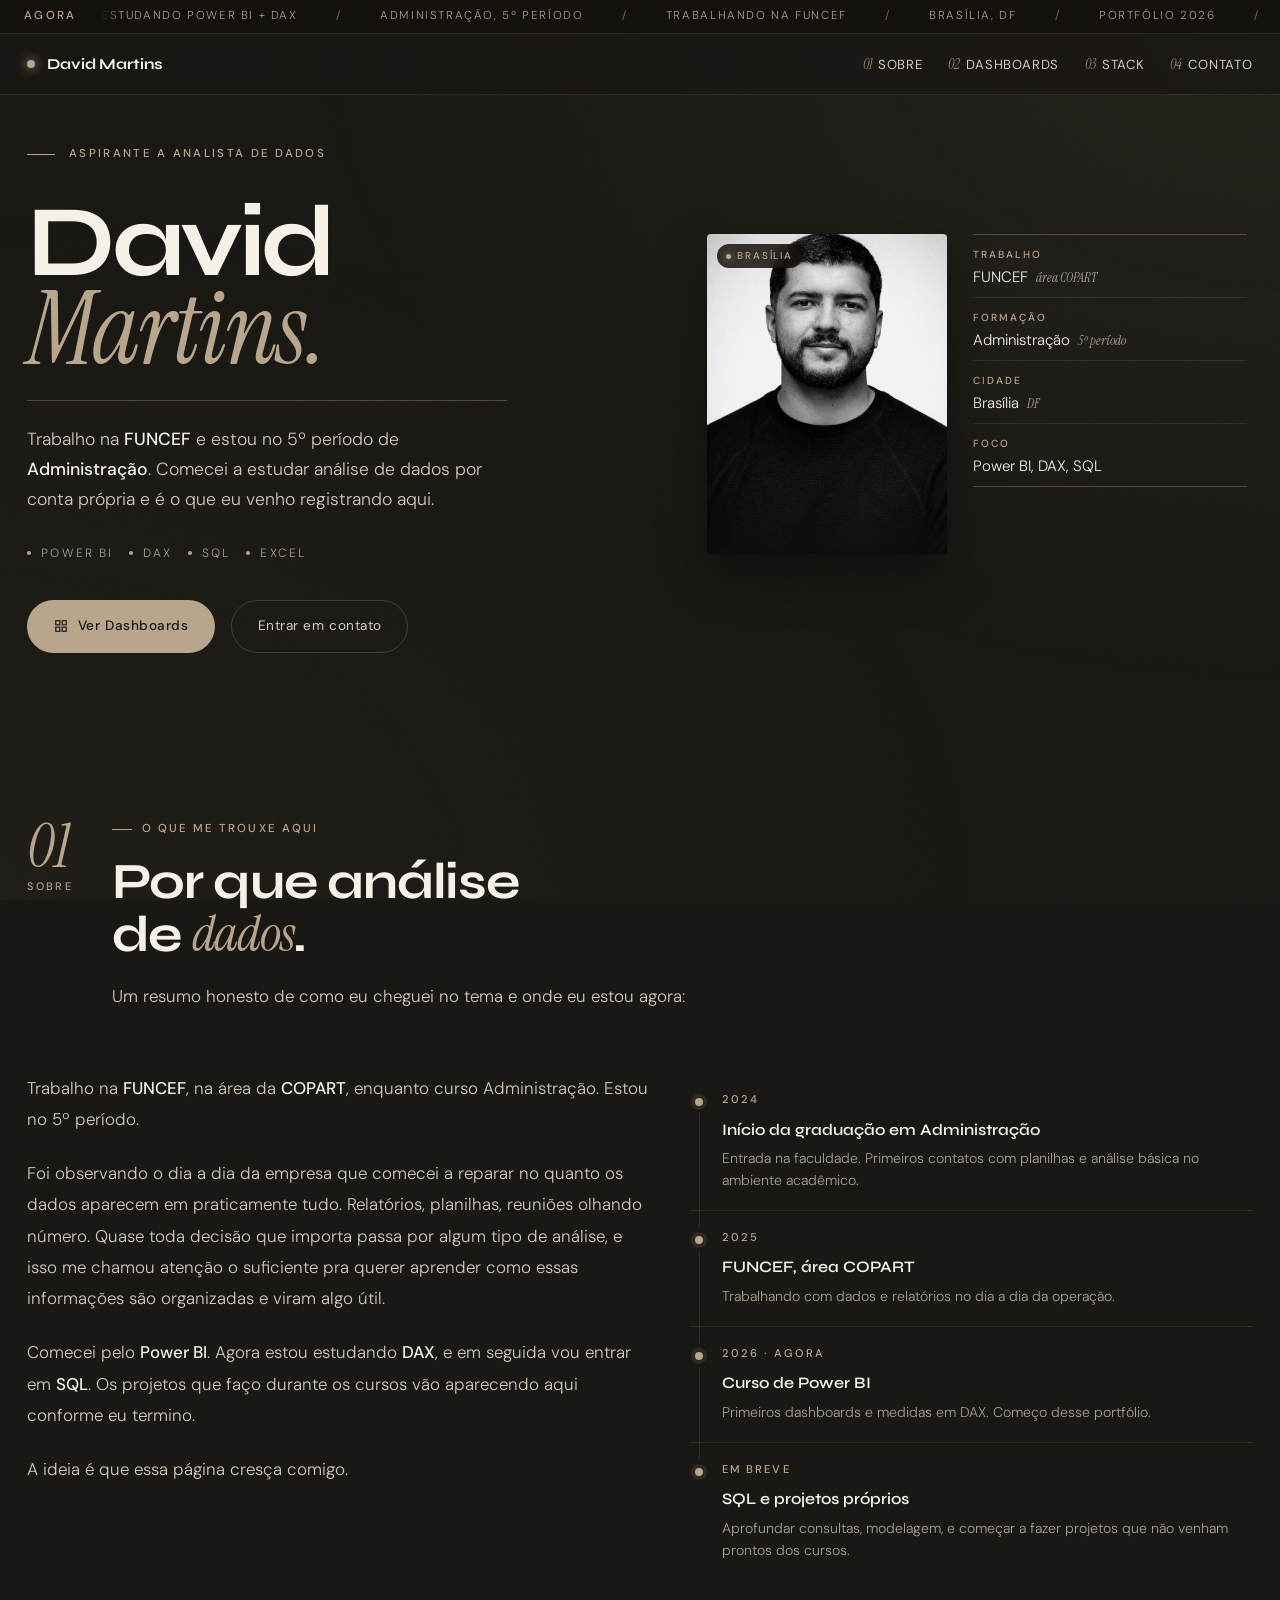
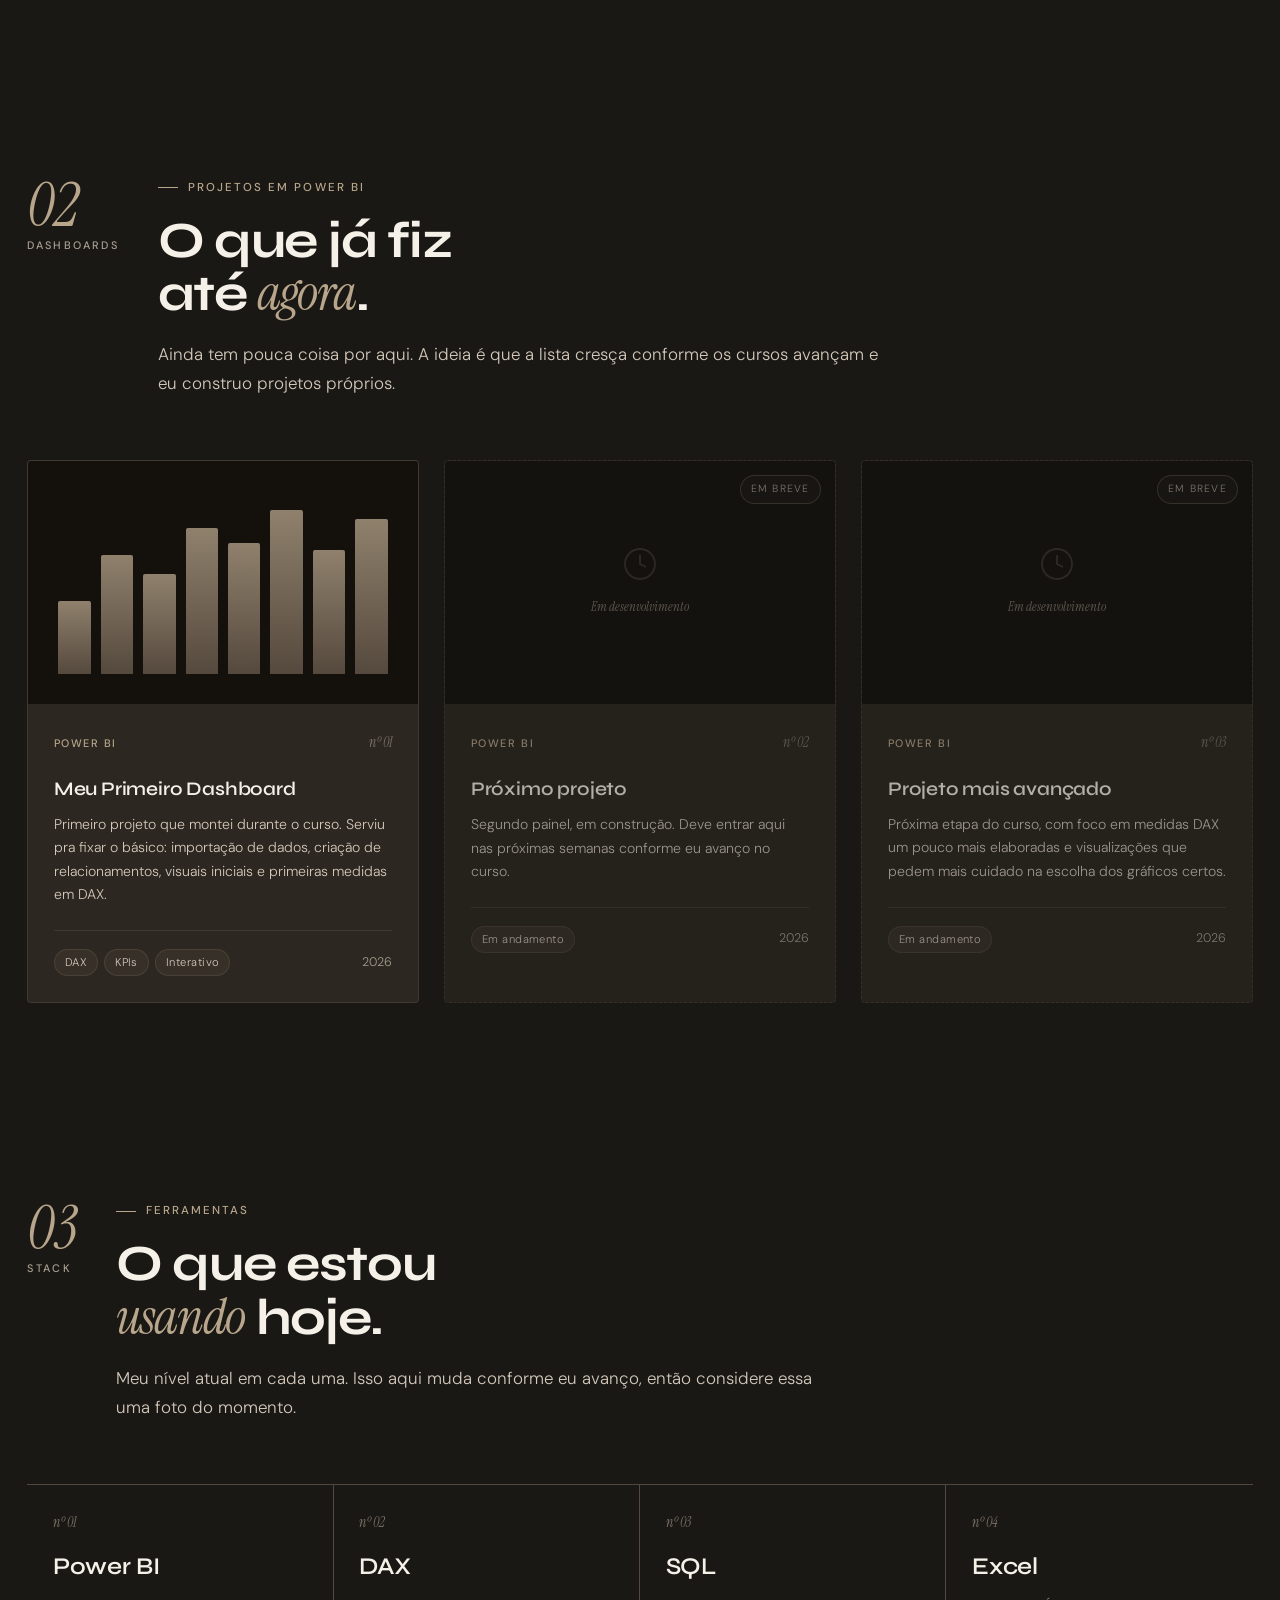
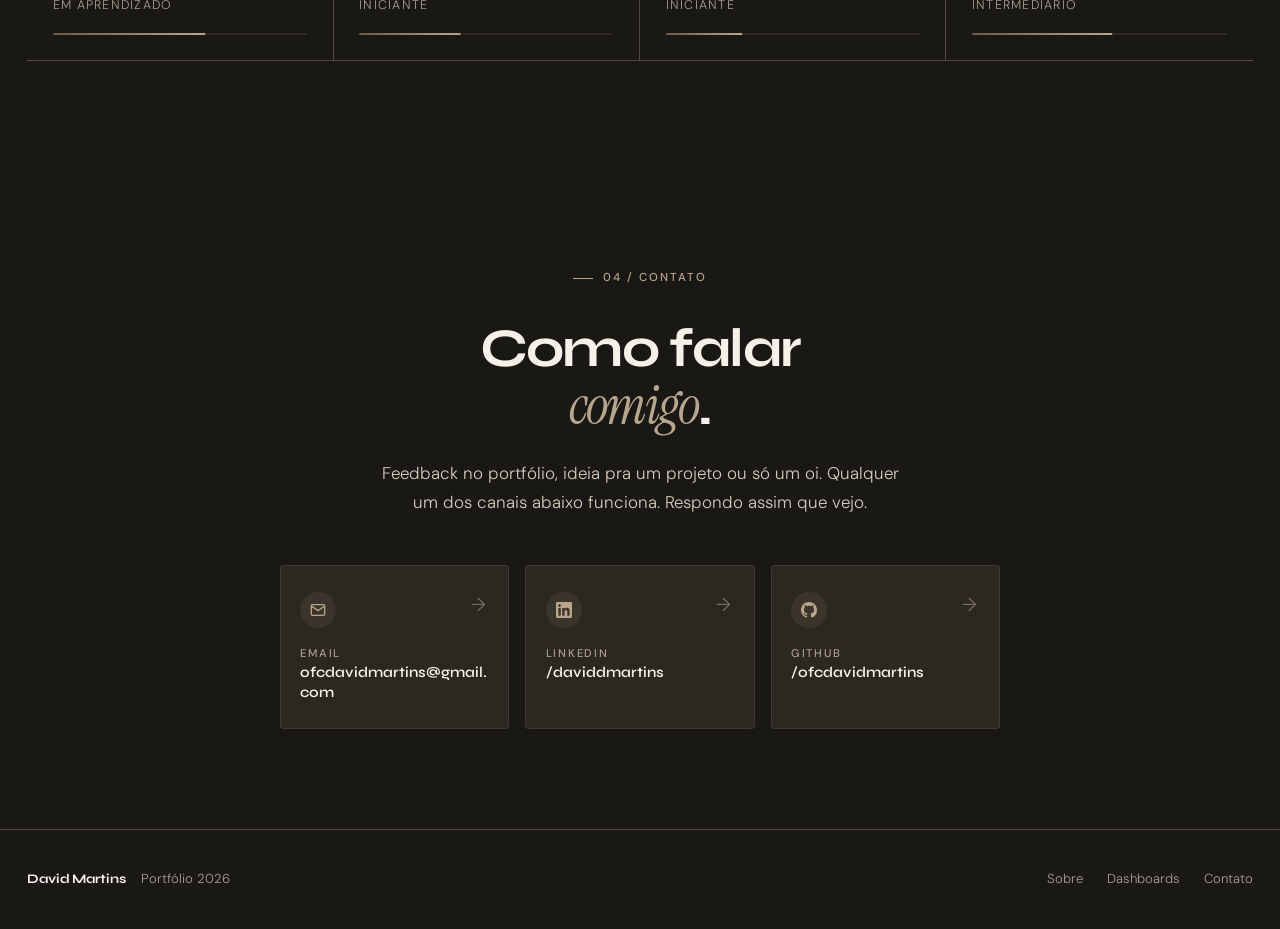
==== commit 13181e87: "Refine text for clarity and conciseness" ====
--- a/index.html
+++ b/index.html
@@ -1141,7 +1141,7 @@
           <span class="lastname">Martins.</span>
         </h1>
         <p class="hero-intro">
-          Trabalho na <strong>FUNCEF</strong> e estou no 5º período de <strong>Administração</strong>. Comecei a estudar análise de dados por conta própria, e é o que eu venho registrando aqui.
+          Trabalho na <strong>FUNCEF</strong> e estou no 5º período de <strong>Administração</strong>. Comecei a estudar análise de dados por conta própria e é o que eu venho registrando aqui.
         </p>
         <div class="hero-tags">
           <span>Power BI</span>
@@ -1198,7 +1198,7 @@
         <div>
           <div class="section-kicker">O que me trouxe aqui</div>
           <h2 class="section-title">Por que análise<br>de <em>dados</em>.</h2>
-          <p class="section-desc">Um resumo honesto de como eu cheguei no tema e onde eu estou agora.</p>
+          <p class="section-desc">Um resumo honesto de como eu cheguei no tema e onde eu estou agora:</p>
         </div>
       </div>
 
@@ -1207,7 +1207,7 @@
           <p>Trabalho na <strong>FUNCEF</strong>, na área da <strong>COPART</strong>, enquanto curso Administração. Estou no 5º período.</p>
           <p>Foi observando o dia a dia da empresa que comecei a reparar no quanto os dados aparecem em praticamente tudo. Relatórios, planilhas, reuniões olhando número. Quase toda decisão que importa passa por algum tipo de análise, e isso me chamou atenção o suficiente pra querer aprender como essas informações são organizadas e viram algo útil.</p>
           <p>Comecei pelo <strong>Power BI</strong>. Agora estou estudando <strong>DAX</strong>, e em seguida vou entrar em <strong>SQL</strong>. Os projetos que faço durante os cursos vão aparecendo aqui conforme eu termino.</p>
-          <p>A ideia é que essa página cresça junto comigo.</p>
+          <p>A ideia é que essa página cresça comigo.</p>
         </div>
 
         <div class="path">
@@ -1390,7 +1390,7 @@
       <div class="contact-wrap reveal">
         <div class="section-kicker" style="justify-content: center; display: inline-flex;">04 / Contato</div>
         <h2 class="contact-title">Como falar<br><em>comigo</em>.</h2>
-        <p class="contact-sub">Feedback no portfólio, ideia pra um projeto, ou só um oi. Qualquer um dos canais abaixo funciona. Respondo assim que vejo.</p>
+        <p class="contact-sub">Feedback no portfólio, ideia pra um projeto ou só um oi. Qualquer um dos canais abaixo funciona. Respondo assim que vejo.</p>
 
         <div class="contact-links">
           <a href="mailto:ofcdavidmartins@gmail.com" class="contact-link">
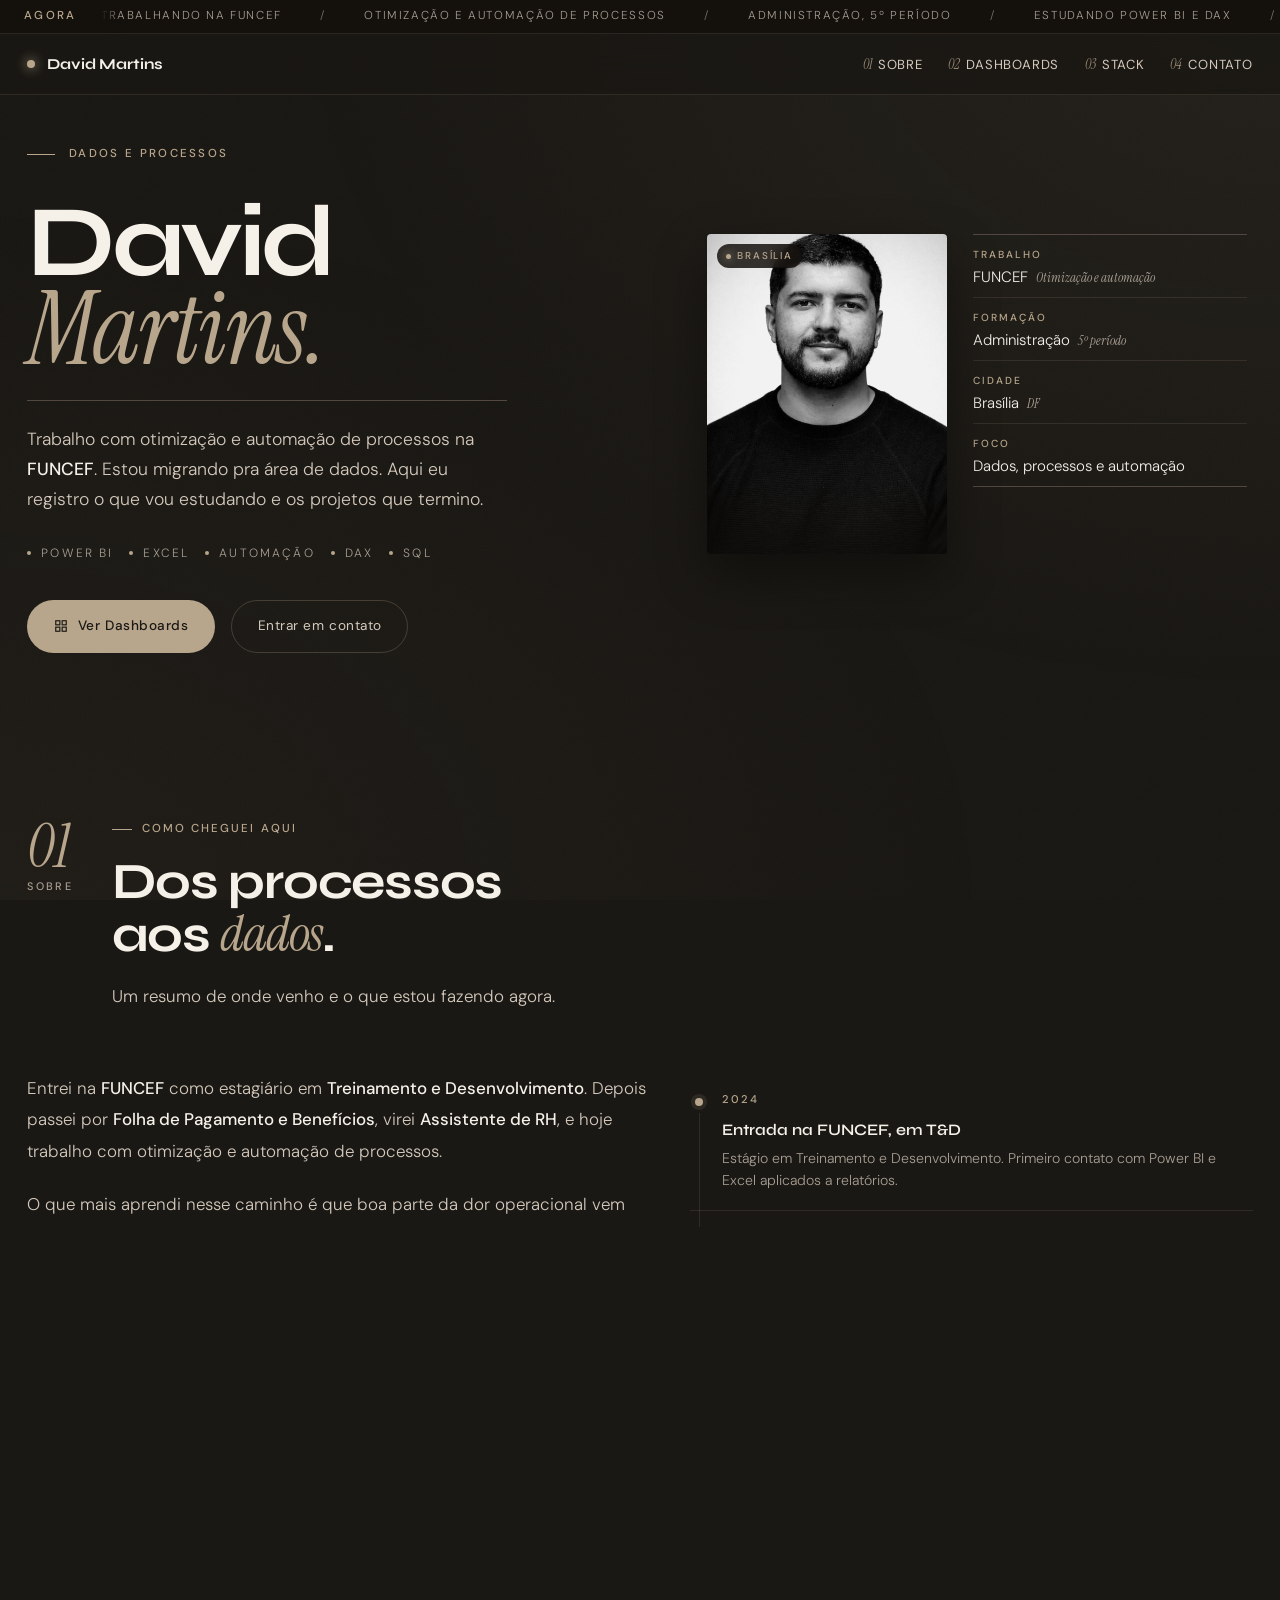
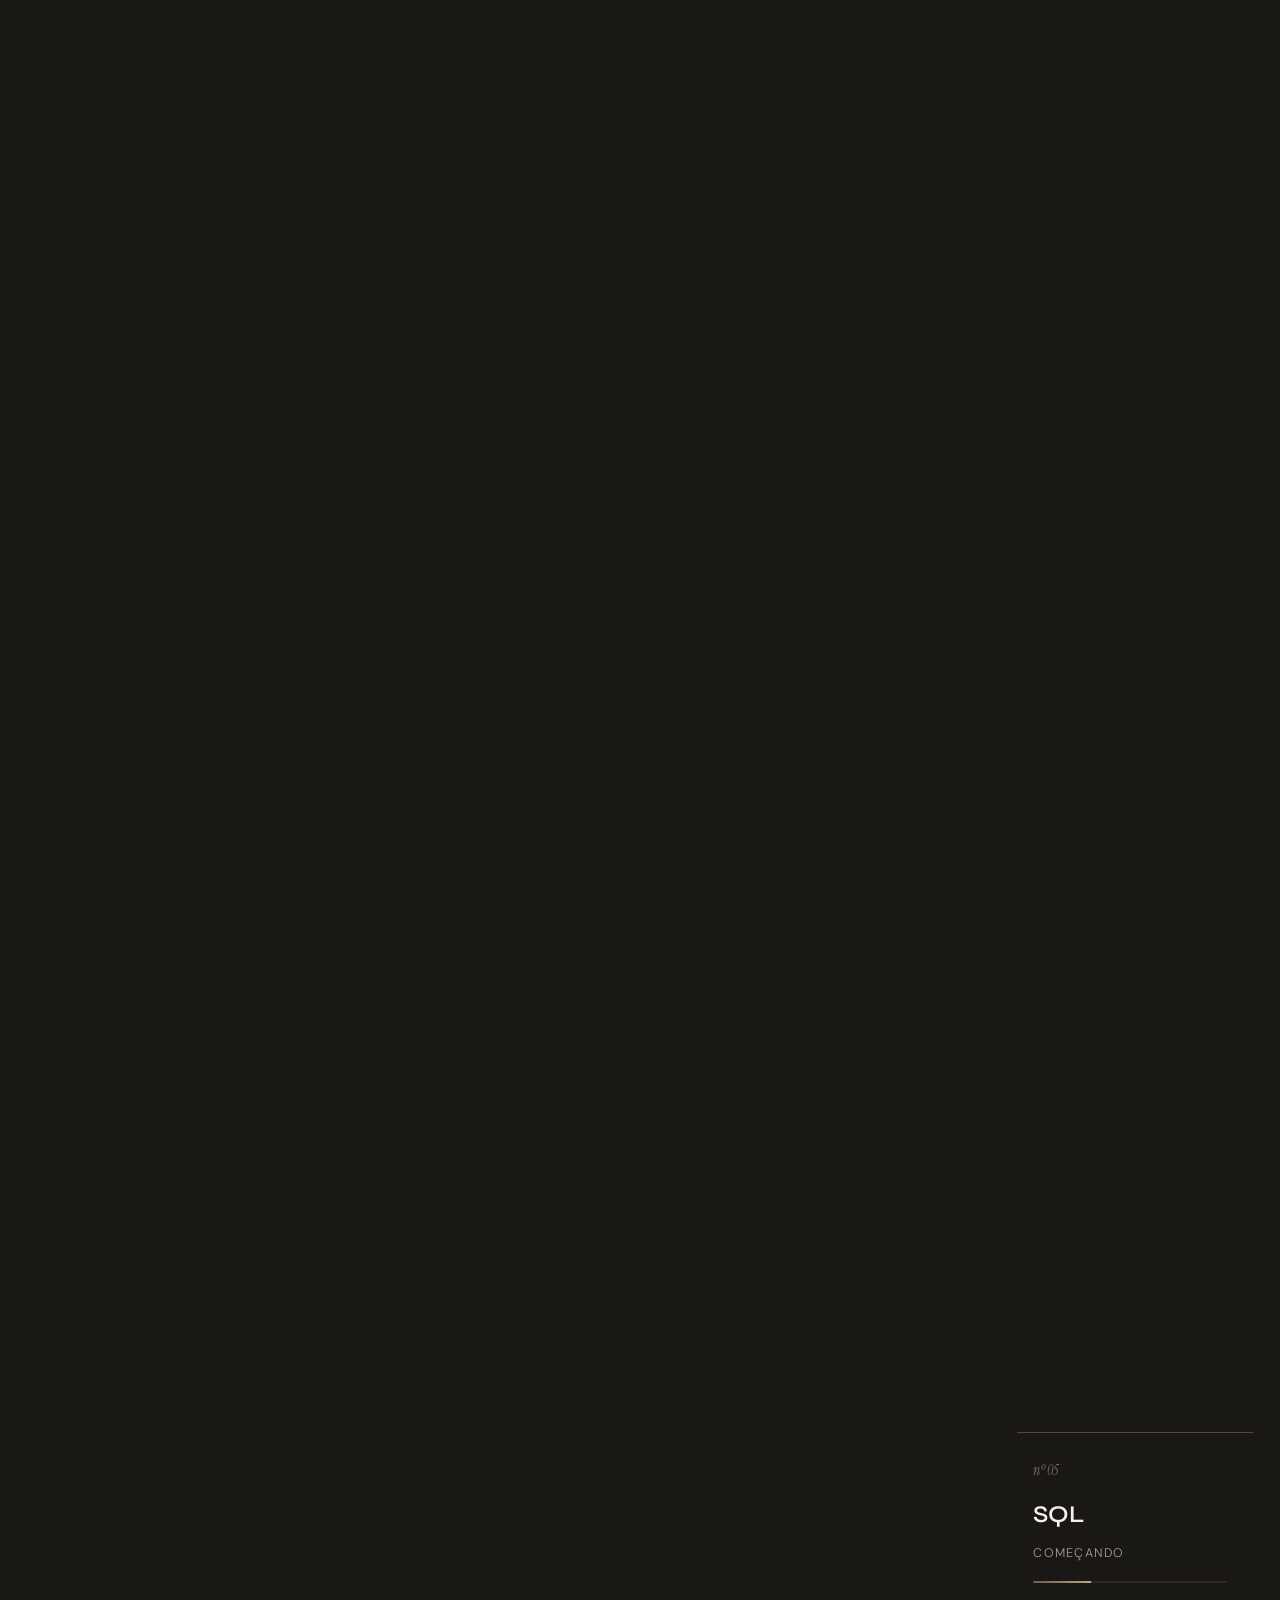
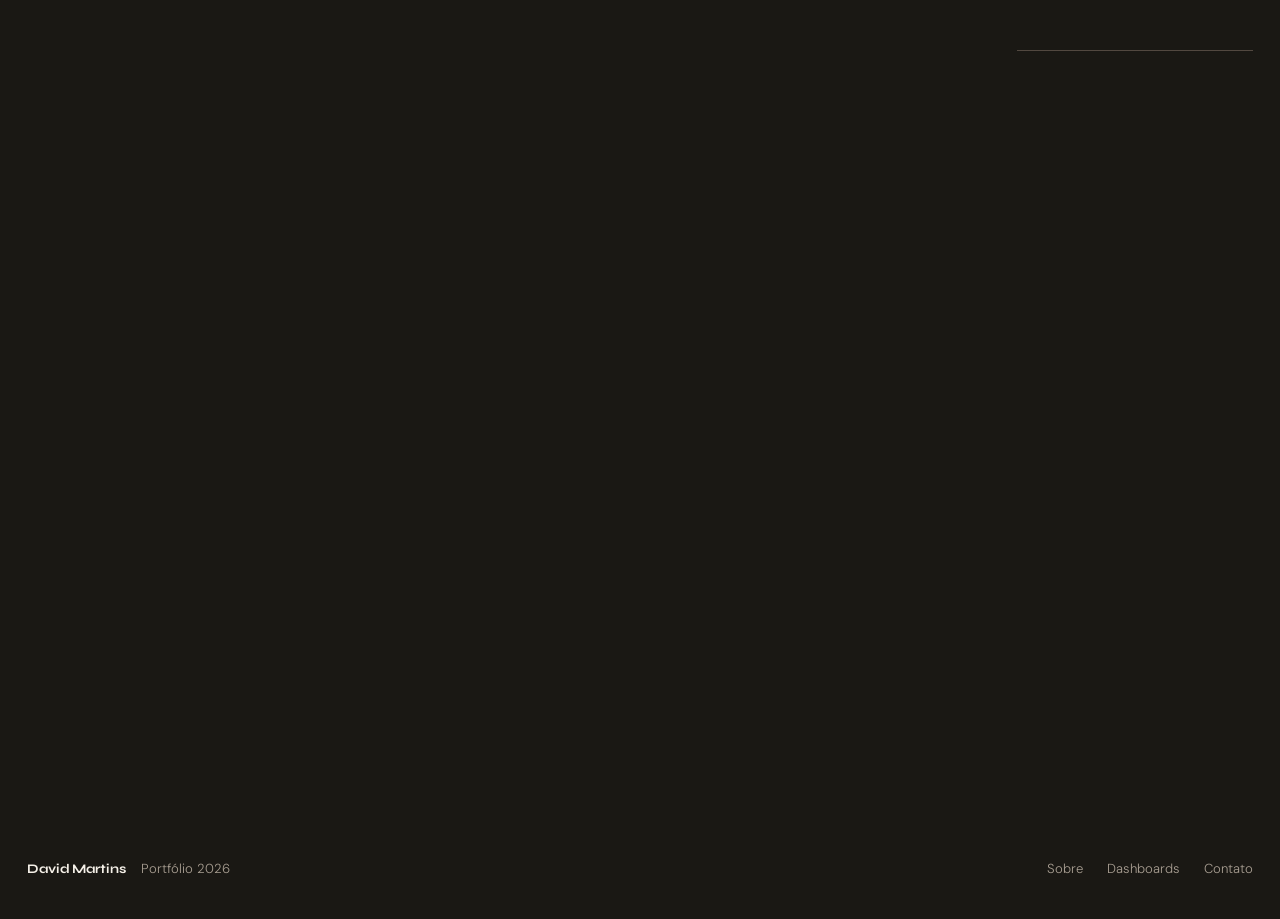
==== commit 38877679: "Add files via upload" ====
--- a/index.html
+++ b/index.html
@@ -3,8 +3,8 @@
 <head>
 <meta charset="UTF-8">
 <meta name="viewport" content="width=device-width, initial-scale=1.0">
-<title>David Martins · Aspirante a Analista de Dados</title>
-<meta name="description" content="Portfólio de David Martins, estudando análise de dados com Power BI, DAX e SQL em Brasília, DF.">
+<title>David Martins · Análise de Dados & Automação de Processos</title>
+<meta name="description" content="David Martins. Trabalho na FUNCEF com otimização e automação de processos. Portfólio de análise de dados com Power BI, DAX e SQL. Brasília, DF.">
 <link rel="preconnect" href="https://fonts.googleapis.com">
 <link rel="preconnect" href="https://fonts.gstatic.com" crossorigin>
 <link href="https://fonts.googleapis.com/css2?family=Syne:wght@500;600;700;800&family=DM+Sans:wght@300;400;500&family=Instrument+Serif:ital@0;1&display=swap" rel="stylesheet">
@@ -1099,14 +1099,16 @@
   <div class="ticker-label">agora</div>
   <div class="ticker-scroll">
     <div class="ticker-track">
-      <span class="ticker-item">Estudando Power BI + DAX</span>
+      <span class="ticker-item">Trabalhando na FUNCEF</span>
+      <span class="ticker-item">Otimização e automação de processos</span>
       <span class="ticker-item">Administração, 5º período</span>
-      <span class="ticker-item">Trabalhando na FUNCEF</span>
+      <span class="ticker-item">Estudando Power BI e DAX</span>
       <span class="ticker-item">Brasília, DF</span>
       <span class="ticker-item">Portfólio 2026</span>
-      <span class="ticker-item">Estudando Power BI + DAX</span>
+      <span class="ticker-item">Trabalhando na FUNCEF</span>
+      <span class="ticker-item">Otimização e automação de processos</span>
       <span class="ticker-item">Administração, 5º período</span>
-      <span class="ticker-item">Trabalhando na FUNCEF</span>
+      <span class="ticker-item">Estudando Power BI e DAX</span>
       <span class="ticker-item">Brasília, DF</span>
       <span class="ticker-item">Portfólio 2026</span>
     </div>
@@ -1135,19 +1137,20 @@
   <section class="hero">
     <div class="container hero-inner">
       <div class="hero-left">
-        <div class="hero-kicker">Aspirante a Analista de Dados</div>
+        <div class="hero-kicker">Dados e processos</div>
         <h1 class="hero-name">
           David
           <span class="lastname">Martins.</span>
         </h1>
         <p class="hero-intro">
-          Trabalho na <strong>FUNCEF</strong> e estou no 5º período de <strong>Administração</strong>. Comecei a estudar análise de dados por conta própria e é o que eu venho registrando aqui.
+          Trabalho com otimização e automação de processos na <strong>FUNCEF</strong>. Estou migrando pra área de dados. Aqui eu registro o que vou estudando e os projetos que termino.
         </p>
         <div class="hero-tags">
           <span>Power BI</span>
+          <span>Excel</span>
+          <span>Automação</span>
           <span>DAX</span>
           <span>SQL</span>
-          <span>Excel</span>
         </div>
         <div class="hero-cta">
           <a href="#dashboards" class="btn btn-primary">
@@ -1167,7 +1170,7 @@
           <div class="id-card">
             <div class="id-row">
               <div class="id-label">Trabalho</div>
-              <div class="id-value">FUNCEF <span class="sub">área COPART</span></div>
+              <div class="id-value">FUNCEF <span class="sub">Otimização e automação</span></div>
             </div>
             <div class="id-row">
               <div class="id-label">Formação</div>
@@ -1179,7 +1182,7 @@
             </div>
             <div class="id-row">
               <div class="id-label">Foco</div>
-              <div class="id-value">Power BI, DAX, SQL</div>
+              <div class="id-value">Dados, processos e automação</div>
             </div>
           </div>
         </div>
@@ -1196,40 +1199,39 @@
           <span class="num-label">Sobre</span>
         </div>
         <div>
-          <div class="section-kicker">O que me trouxe aqui</div>
-          <h2 class="section-title">Por que análise<br>de <em>dados</em>.</h2>
-          <p class="section-desc">Um resumo honesto de como eu cheguei no tema e onde eu estou agora:</p>
+          <div class="section-kicker">Como cheguei aqui</div>
+          <h2 class="section-title">Dos processos<br>aos <em>dados</em>.</h2>
+          <p class="section-desc">Um resumo de onde venho e o que estou fazendo agora.</p>
         </div>
       </div>
 
       <div class="about-grid reveal">
         <div class="about-text">
-          <p>Trabalho na <strong>FUNCEF</strong>, na área da <strong>COPART</strong>, enquanto curso Administração. Estou no 5º período.</p>
-          <p>Foi observando o dia a dia da empresa que comecei a reparar no quanto os dados aparecem em praticamente tudo. Relatórios, planilhas, reuniões olhando número. Quase toda decisão que importa passa por algum tipo de análise, e isso me chamou atenção o suficiente pra querer aprender como essas informações são organizadas e viram algo útil.</p>
-          <p>Comecei pelo <strong>Power BI</strong>. Agora estou estudando <strong>DAX</strong>, e em seguida vou entrar em <strong>SQL</strong>. Os projetos que faço durante os cursos vão aparecendo aqui conforme eu termino.</p>
-          <p>A ideia é que essa página cresça comigo.</p>
+          <p>Entrei na <strong>FUNCEF</strong> como estagiário em <strong>Treinamento e Desenvolvimento</strong>. Depois passei por <strong>Folha de Pagamento e Benefícios</strong>, virei <strong>Assistente de RH</strong>, e hoje trabalho com otimização e automação de processos.</p>
+          <p>O que mais aprendi nesse caminho é que boa parte da dor operacional vem de processo mal desenhado e dado espalhado em planilha. Foi isso que me aproximou de <strong>Excel</strong> e <strong>Power BI</strong>. Hoje uso os dois todo dia.</p>
+          <p>Agora estudo <strong>DAX</strong>, <strong>SQL</strong> e modelagem de dados pra fechar a transição para a área. Os projetos que vou terminando aparecem aqui.</p>
         </div>
 
         <div class="path">
           <div class="path-item">
             <div class="path-when">2024</div>
-            <div class="path-what">Início da graduação em Administração</div>
-            <div class="path-detail">Entrada na faculdade. Primeiros contatos com planilhas e análise básica no ambiente acadêmico.</div>
+            <div class="path-what">Entrada na FUNCEF, em T&amp;D</div>
+            <div class="path-detail">Estágio em Treinamento e Desenvolvimento. Primeiro contato com Power BI e Excel aplicados a relatórios.</div>
           </div>
           <div class="path-item">
-            <div class="path-when">2025</div>
-            <div class="path-what">FUNCEF, área COPART</div>
-            <div class="path-detail">Trabalhando com dados e relatórios no dia a dia da operação.</div>
+            <div class="path-when">2024 a 2025</div>
+            <div class="path-what">Folha de Pagamento e Benefícios</div>
+            <div class="path-detail">Primeiro como estagiário, depois efetivado como Assistente de RH. Comecei a automatizar rotinas em Excel e montar relatórios em Power BI.</div>
           </div>
           <div class="path-item">
-            <div class="path-when">2026 · agora</div>
-            <div class="path-what">Curso de Power BI</div>
-            <div class="path-detail">Primeiros dashboards e medidas em DAX. Começo desse portfólio.</div>
+            <div class="path-when">2026, agora</div>
+            <div class="path-what">FUNCEF, Otimização e automação de processos</div>
+            <div class="path-detail">Mapear fluxo, achar gargalo, automatizar. É o que faço no trabalho hoje.</div>
           </div>
           <div class="path-item">
-            <div class="path-when">em breve</div>
-            <div class="path-what">SQL e projetos próprios</div>
-            <div class="path-detail">Aprofundar consultas, modelagem, e começar a fazer projetos que não venham prontos dos cursos.</div>
+            <div class="path-when">em curso</div>
+            <div class="path-what">Transição para dados</div>
+            <div class="path-detail">DAX, SQL e modelagem. Os projetos próprios começam a aparecer aqui.</div>
           </div>
         </div>
       </div>
@@ -1247,7 +1249,7 @@
         <div>
           <div class="section-kicker">Projetos em Power BI</div>
           <h2 class="section-title">O que já fiz<br>até <em>agora</em>.</h2>
-          <p class="section-desc">Ainda tem pouca coisa por aqui. A ideia é que a lista cresça conforme os cursos avançam e eu construo projetos próprios.</p>
+          <p class="section-desc">Ainda tem pouca coisa por aqui. A lista cresce conforme eu avanço nos estudos e começo a fazer projetos próprios.</p>
         </div>
       </div>
 
@@ -1272,7 +1274,7 @@
               <span class="dash-number">nº 01</span>
             </div>
             <h3 class="dash-title">Meu Primeiro Dashboard</h3>
-            <p class="dash-desc">Primeiro projeto que montei durante o curso. Serviu pra fixar o básico: importação de dados, criação de relacionamentos, visuais iniciais e primeiras medidas em DAX.</p>
+            <p class="dash-desc">Primeiro dashboard que montei em Power BI. Usei pra fixar o básico: importação de dados, relacionamentos, KPIs e primeiras medidas em DAX.</p>
             <div class="dash-footer">
               <div class="dash-footer-tags">
                 <span class="tag">DAX</span>
@@ -1299,8 +1301,8 @@
               <span class="dash-category">Power BI</span>
               <span class="dash-number">nº 02</span>
             </div>
-            <h3 class="dash-title">Próximo projeto</h3>
-            <p class="dash-desc">Segundo painel, em construção. Deve entrar aqui nas próximas semanas conforme eu avanço no curso.</p>
+            <h3 class="dash-title">Indicadores operacionais</h3>
+            <p class="dash-desc">Painel pra acompanhar processo e identificar gargalo. Inspirado no tipo de análise que faço no dia a dia.</p>
             <div class="dash-footer">
               <div class="dash-footer-tags">
                 <span class="tag">Em andamento</span>
@@ -1325,8 +1327,8 @@
               <span class="dash-category">Power BI</span>
               <span class="dash-number">nº 03</span>
             </div>
-            <h3 class="dash-title">Projeto mais avançado</h3>
-            <p class="dash-desc">Próxima etapa do curso, com foco em medidas DAX um pouco mais elaboradas e visualizações que pedem mais cuidado na escolha dos gráficos certos.</p>
+            <h3 class="dash-title">Análise avançada com DAX</h3>
+            <p class="dash-desc">Próxima etapa do estudo, com medidas DAX mais elaboradas e modelagem de dados.</p>
             <div class="dash-footer">
               <div class="dash-footer-tags">
                 <span class="tag">Em andamento</span>
@@ -1351,33 +1353,39 @@
         <div>
           <div class="section-kicker">Ferramentas</div>
           <h2 class="section-title">O que estou<br><em>usando</em> hoje.</h2>
-          <p class="section-desc">Meu nível atual em cada uma. Isso aqui muda conforme eu avanço, então considere essa uma foto do momento.</p>
+          <p class="section-desc">Uma foto do momento. O que já uso no trabalho e o que ainda estou estudando.</p>
         </div>
       </div>
 
       <div class="stack-list reveal">
-        <div class="stack-item" style="--fill: 0.6">
+        <div class="stack-item" style="--fill: 0.8">
           <div class="stack-num">nº 01</div>
+          <div class="stack-name">Excel</div>
+          <div class="stack-level">Uso no trabalho</div>
+          <div class="stack-bar"><div class="stack-bar-fill"></div></div>
+        </div>
+        <div class="stack-item" style="--fill: 0.7">
+          <div class="stack-num">nº 02</div>
           <div class="stack-name">Power BI</div>
-          <div class="stack-level">Em aprendizado</div>
+          <div class="stack-level">Uso no trabalho</div>
           <div class="stack-bar"><div class="stack-bar-fill"></div></div>
         </div>
-        <div class="stack-item" style="--fill: 0.4">
-          <div class="stack-num">nº 02</div>
+        <div class="stack-item" style="--fill: 0.65">
+          <div class="stack-num">nº 03</div>
+          <div class="stack-name">Automação de processos</div>
+          <div class="stack-level">Aplico no dia a dia</div>
+          <div class="stack-bar"><div class="stack-bar-fill"></div></div>
+        </div>
+        <div class="stack-item" style="--fill: 0.45">
+          <div class="stack-num">nº 04</div>
           <div class="stack-name">DAX</div>
-          <div class="stack-level">Iniciante</div>
+          <div class="stack-level">Estudando</div>
           <div class="stack-bar"><div class="stack-bar-fill"></div></div>
         </div>
         <div class="stack-item" style="--fill: 0.3">
-          <div class="stack-num">nº 03</div>
+          <div class="stack-num">nº 05</div>
           <div class="stack-name">SQL</div>
-          <div class="stack-level">Iniciante</div>
-          <div class="stack-bar"><div class="stack-bar-fill"></div></div>
-        </div>
-        <div class="stack-item" style="--fill: 0.55">
-          <div class="stack-num">nº 04</div>
-          <div class="stack-name">Excel</div>
-          <div class="stack-level">Intermediário</div>
+          <div class="stack-level">Começando</div>
           <div class="stack-bar"><div class="stack-bar-fill"></div></div>
         </div>
       </div>
@@ -1460,7 +1468,7 @@
       </span>
     </div>
     <p class="modal-desc">
-      Primeiro dashboard que fiz durante o curso. Este espaço fica pra você descrever o objetivo do painel, quais dados foram usados, quais perguntas ele ajuda a responder, e o que você aprendeu fazendo.
+      Primeiro dashboard que fiz em Power BI. Substitua este texto pelo objetivo do painel, pelos dados que usou e pelo que você tirou de lição.
     </p>
   </div>
 </div>
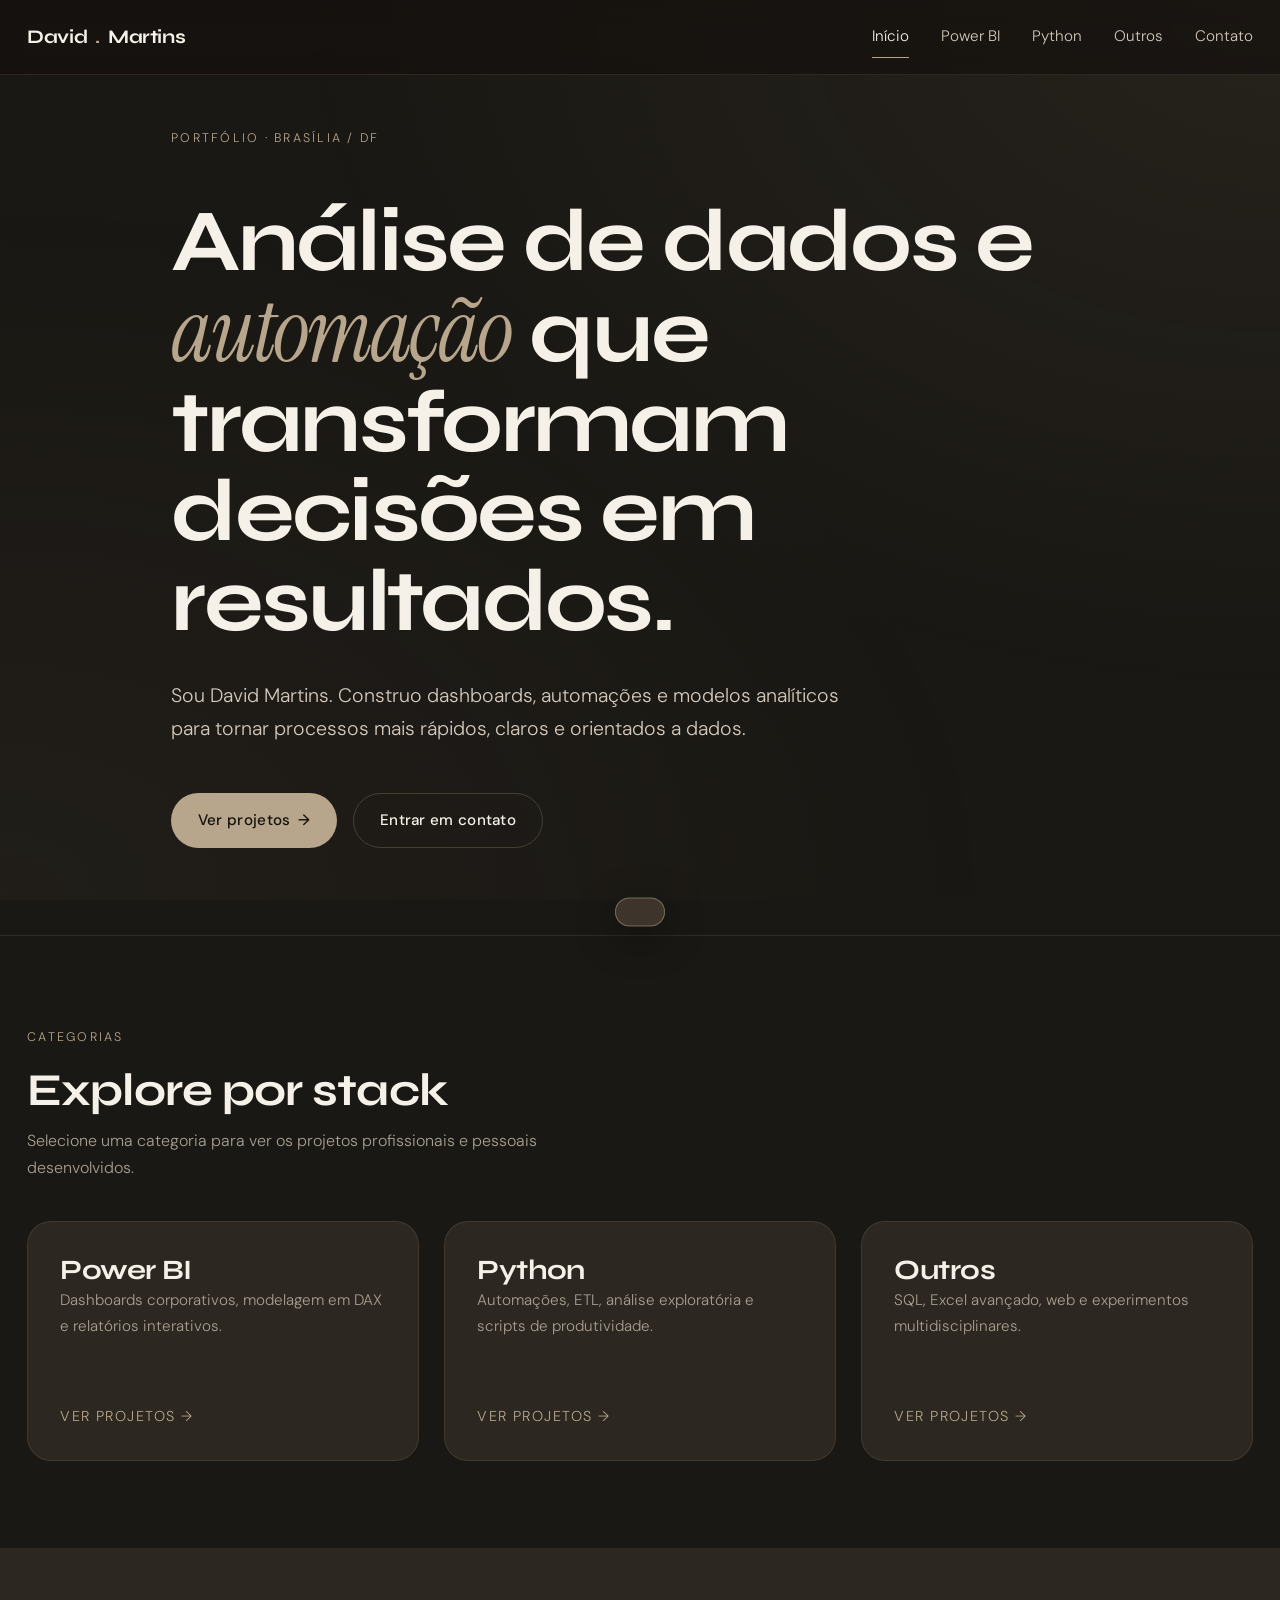
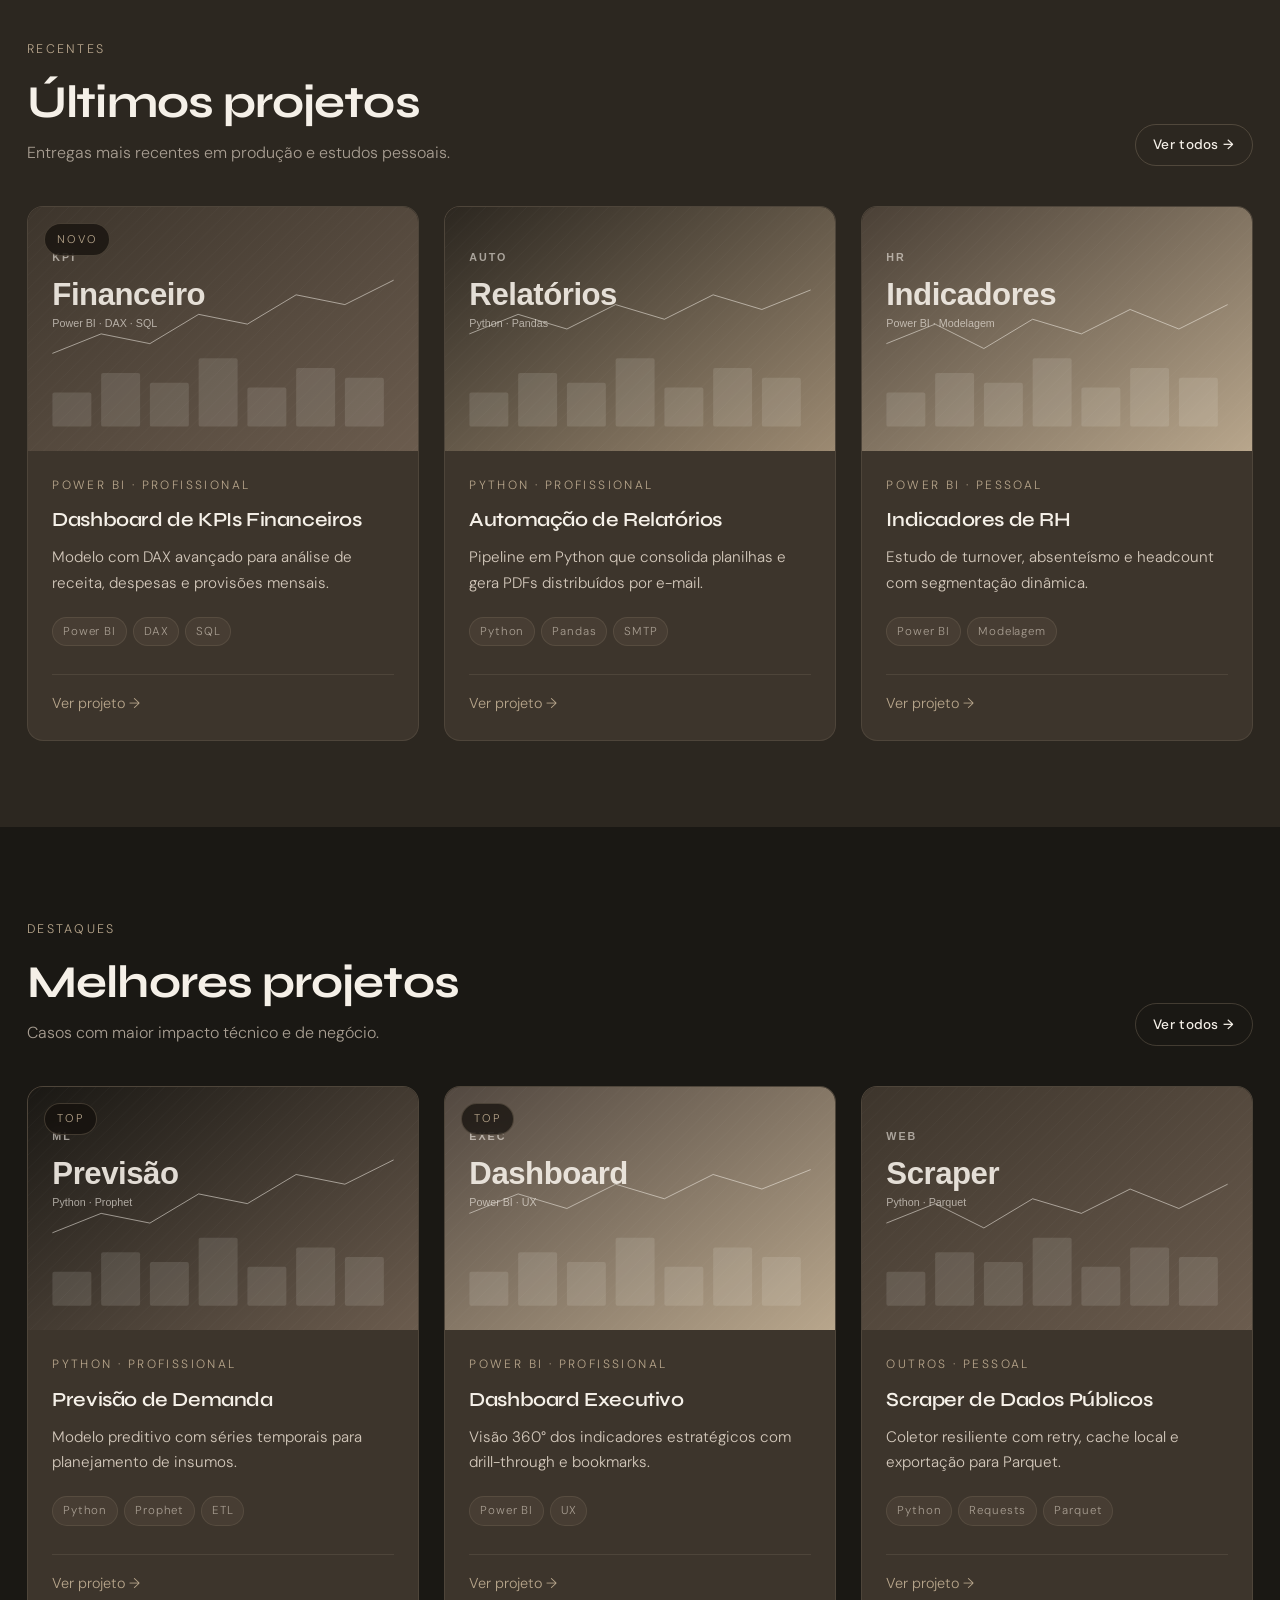
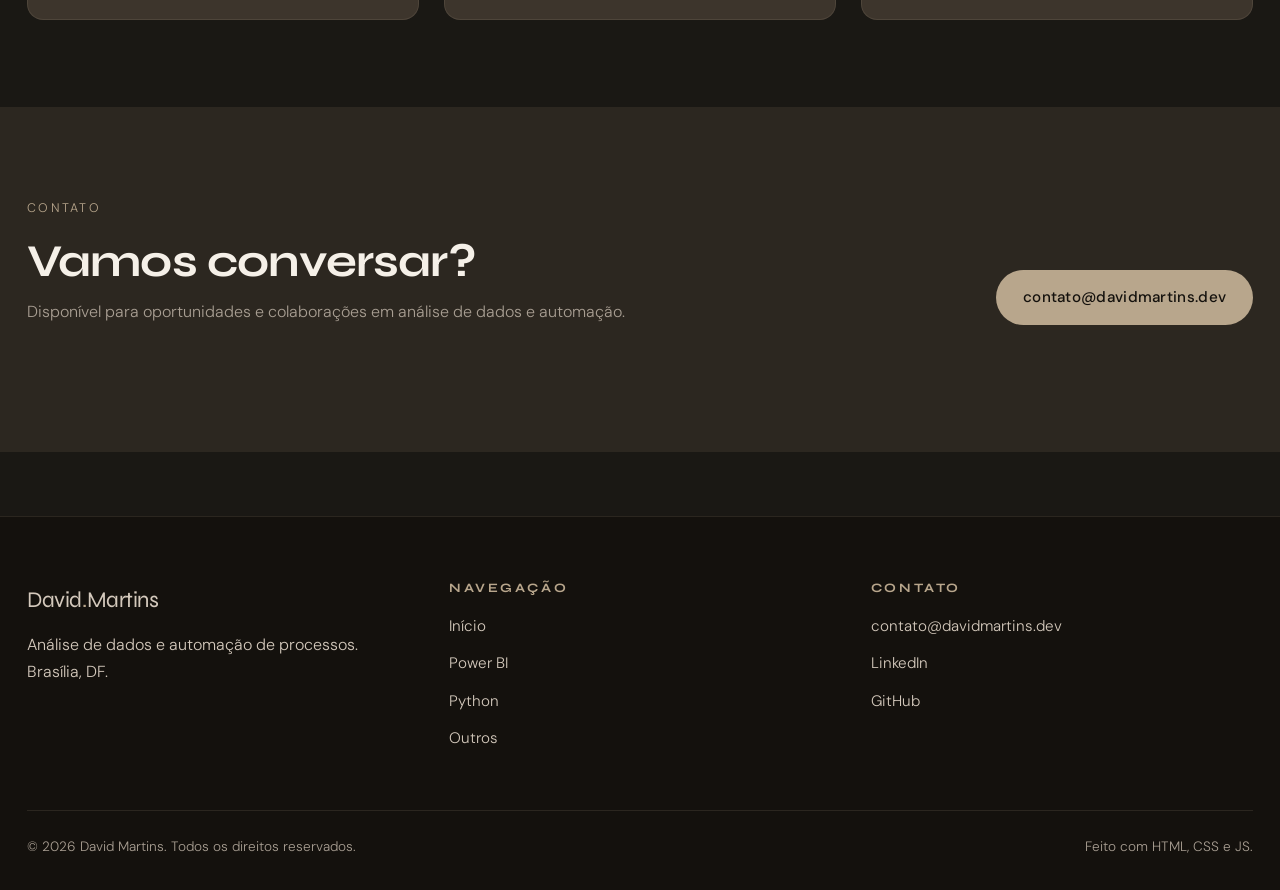
==== commit ae3f7ccb: "Reestrutura portfólio em projeto multi-página profissional - Separa CSS em reset/style/components e " ====
--- a/index.html
+++ b/index.html
@@ -1,1517 +1,318 @@
 <!DOCTYPE html>
 <html lang="pt-BR">
 <head>
-<meta charset="UTF-8">
-<meta name="viewport" content="width=device-width, initial-scale=1.0">
-<title>David Martins · Análise de Dados & Automação de Processos</title>
-<meta name="description" content="David Martins. Trabalho na FUNCEF com otimização e automação de processos. Portfólio de análise de dados com Power BI, DAX e SQL. Brasília, DF.">
-<link rel="preconnect" href="https://fonts.googleapis.com">
-<link rel="preconnect" href="https://fonts.gstatic.com" crossorigin>
-<link href="https://fonts.googleapis.com/css2?family=Syne:wght@500;600;700;800&family=DM+Sans:wght@300;400;500&family=Instrument+Serif:ital@0;1&display=swap" rel="stylesheet">
-<style>
-  *, *::before, *::after { box-sizing: border-box; margin: 0; padding: 0; }
-
-  :root {
-    /* Cores */
-    --bg-deep:    #14110D;
-    --bg-main:    #1A1814;
-    --bg-surface: #2C2720;
-    --bg-card:    #3D352C;
-    --bg-card-hover: #4A4036;
-
-    --border:     rgba(184,166,140,0.14);
-    --border-mid: rgba(184,166,140,0.26);
-    --border-hover: rgba(184,166,140,0.5);
-    --divider:    #524840;
-
-    --text-primary:   #F5F0E8;
-    --text-secondary: #D4C9BC;
-    --text-muted:     #A89E92;
-    --text-faint:     #7A7167;
-
-    --accent:     #B8A68C;
-    --accent-dim: #9C8A72;
-    --accent-deep:#6B5C4E;
-
-    /* Layout */
-    --container-max: 1320px;
-    --pad-x: clamp(1rem, 1.5vw + 0.5rem, 3rem);
-
-    /* Tipografia fluida (escala entre 320px e 1440px) */
-    --fs-hero:    clamp(2.5rem, 1.5rem + 6vw, 6.75rem);
-    --fs-section: clamp(1.75rem, 1.25rem + 2.4vw, 3.2rem);
-    --fs-contact: clamp(2rem, 1.25rem + 3vw, 3.4rem);
-    --fs-number:  clamp(2.5rem, 1.75rem + 2.5vw, 4.5rem);
-    --fs-intro:   clamp(0.98rem, 0.9rem + 0.3vw, 1.1rem);
-    --fs-body:    clamp(0.95rem, 0.9rem + 0.2vw, 1.06rem);
-
-    /* Espaçamento fluido */
-    --gap-hero:   clamp(2rem, 2vw + 1rem, 4.5rem);
-    --gap-about:  clamp(2rem, 2vw + 1rem, 5rem);
-    --pad-section:clamp(4rem, 3rem + 4vw, 7rem);
-    --mb-head:    clamp(2.5rem, 1.5rem + 3vw, 4.5rem);
-  }
-
-  html { scroll-behavior: smooth; }
-
-  body {
-    background: var(--bg-main);
-    color: var(--text-primary);
-    font-family: 'DM Sans', sans-serif;
-    font-weight: 300;
-    font-size: 16px;
-    line-height: 1.75;
-    overflow-x: hidden;
-    position: relative;
-    -webkit-font-smoothing: antialiased;
-  }
-
-  body::before {
-    content: '';
-    position: fixed; inset: 0;
-    background-image: url("data:image/svg+xml;utf8,<svg xmlns='http://www.w3.org/2000/svg' width='200' height='200'><filter id='n'><feTurbulence type='fractalNoise' baseFrequency='0.9' numOctaves='3'/><feColorMatrix values='0 0 0 0 0.66, 0 0 0 0 0.59, 0 0 0 0 0.5, 0 0 0 0.6 0'/></filter><rect width='100%25' height='100%25' filter='url(%23n)' opacity='0.35'/></svg>");
-    opacity: 0.08;
-    pointer-events: none;
-    z-index: 1;
-    mix-blend-mode: overlay;
-  }
-
-  body::after {
-    content: '';
-    position: fixed; inset: 0;
-    background:
-      radial-gradient(ellipse at top right, rgba(184,166,140,0.07), transparent 55%),
-      radial-gradient(ellipse at bottom left, rgba(107,92,78,0.08), transparent 55%);
-    pointer-events: none;
-    z-index: 0;
-  }
-
-  main, nav, footer, .ticker { position: relative; z-index: 2; }
-
-  ::selection { background: var(--accent); color: var(--bg-main); }
-
-  /* CONTAINER */
-  .container {
-    width: 100%;
-    max-width: var(--container-max);
-    margin-inline: auto;
-    padding-inline: var(--pad-x);
-  }
-
-  /* ═════════ TICKER (3 camadas: label, scroll, track) ═════════ */
-  .ticker {
-    position: fixed;
-    top: 0; left: 0; right: 0;
-    z-index: 101;
-    height: 34px;
-    background: var(--bg-deep);
-    border-bottom: 1px solid var(--border);
-    display: flex;
-    align-items: stretch;
-    overflow: hidden;
-  }
-  .ticker-label {
-    flex: 0 0 auto;
-    display: flex;
-    align-items: center;
-    padding: 0 clamp(1rem, 2vw, 1.5rem);
-    background: var(--bg-deep);
-    color: var(--accent);
-    font-weight: 500;
-    font-size: 0.72rem;
-    letter-spacing: 0.2em;
-    text-transform: uppercase;
-    position: relative;
-    z-index: 2;
-  }
-  .ticker-label::after {
-    content: '';
-    position: absolute;
-    top: 0; bottom: 0; left: 100%;
-    width: 20px;
-    background: linear-gradient(90deg, var(--bg-deep), transparent);
-    pointer-events: none;
-  }
-  .ticker-scroll {
-    flex: 1 1 auto;
-    min-width: 0;
-    overflow: hidden;
-    display: flex;
-    align-items: center;
-  }
-  .ticker-track {
-    display: flex;
-    animation: tickerMove 42s linear infinite;
-    white-space: nowrap;
-    font-size: 0.72rem;
-    letter-spacing: 0.14em;
-    text-transform: uppercase;
-    color: var(--text-muted);
-    will-change: transform;
-  }
-  .ticker-item {
-    display: inline-flex;
-    align-items: center;
-    padding-right: clamp(1.5rem, 3vw, 2.5rem);
-  }
-  .ticker-item::after {
-    content: '/';
-    color: var(--text-faint);
-    margin-left: clamp(1.5rem, 3vw, 2.5rem);
-    font-weight: 300;
-  }
-  @keyframes tickerMove {
-    from { transform: translateX(0); }
-    to   { transform: translateX(-50%); }
-  }
-
-  /* ═════════ NAV ═════════ */
-  nav {
-    position: fixed; top: 34px; left: 0; right: 0;
-    z-index: 100;
-    background: rgba(26,24,20,0.82);
-    backdrop-filter: blur(16px) saturate(1.2);
-    -webkit-backdrop-filter: blur(16px) saturate(1.2);
-    border-bottom: 1px solid var(--border);
-    animation: fadeDown 0.9s ease both;
-  }
-  .nav-inner {
-    padding-block: 1rem;
-    display: flex;
-    align-items: center;
-    justify-content: space-between;
-    gap: 1rem;
-  }
-  .nav-left {
-    display: flex; align-items: center; gap: 0.75rem;
-    font-family: 'Syne', sans-serif;
-    font-weight: 700;
-    font-size: 0.95rem;
-    letter-spacing: -0.01em;
-    color: var(--text-primary);
-    min-width: 0;
-  }
-  .nav-left .dot {
-    width: 8px; height: 8px;
-    background: var(--accent);
-    border-radius: 50%;
-    box-shadow: 0 0 12px var(--accent);
-    animation: pulse 2.4s ease-in-out infinite;
-    flex-shrink: 0;
-  }
-  .nav-links {
-    display: flex; gap: clamp(1.25rem, 2vw, 2.5rem);
-    list-style: none;
-  }
-  .nav-links a {
-    color: var(--text-secondary);
-    text-decoration: none;
-    font-size: 0.82rem;
-    letter-spacing: 0.06em;
-    text-transform: uppercase;
-    font-weight: 400;
-    transition: color 0.25s;
-    position: relative;
-    display: inline-flex; align-items: baseline; gap: 6px;
-  }
-  .nav-links a .num {
-    font-family: 'Instrument Serif', serif;
-    font-style: italic;
-    color: var(--accent);
-    font-size: 0.85rem;
-    letter-spacing: 0;
-    opacity: 0.8;
-  }
-  .nav-links a::after {
-    content: '';
-    position: absolute; bottom: -4px; left: 0; right: 0;
-    height: 1px;
-    background: var(--accent);
-    transform: scaleX(0);
-    transform-origin: left;
-    transition: transform 0.3s ease;
-  }
-  .nav-links a:hover { color: var(--text-primary); }
-  .nav-links a:hover::after { transform: scaleX(1); }
-
-  @media (max-width: 768px) {
-    .nav-links { display: none; }
-  }
-
-  /* ═════════ HERO ═════════ */
-  .hero {
-    padding-top: clamp(6.5rem, 8vh + 4rem, 9.5rem);
-    padding-bottom: clamp(3rem, 4vw + 1rem, 5rem);
-  }
-  .hero-inner {
-    display: grid;
-    grid-template-columns: minmax(0, 1.15fr) minmax(0, 1fr);
-    gap: var(--gap-hero);
-    align-items: center;
-  }
-  .hero-left {
-    animation: fadeUp 1s 0.2s ease both;
-    min-width: 0;
-  }
-
-  .hero-kicker {
-    display: inline-flex; align-items: center; gap: 14px;
-    font-size: 0.72rem;
-    letter-spacing: 0.2em;
-    text-transform: uppercase;
-    color: var(--accent);
-    margin-bottom: 2rem;
-    font-weight: 500;
-  }
-  .hero-kicker::before {
-    content: '';
-    width: 28px; height: 1px;
-    background: var(--accent);
-  }
-
-  .hero-name {
-    font-family: 'Syne', sans-serif;
-    font-size: var(--fs-hero);
-    font-weight: 700;
-    line-height: 0.92;
-    letter-spacing: -0.045em;
-    color: var(--text-primary);
-    margin-bottom: 1.5rem;
-    overflow-wrap: break-word;
-  }
-  .hero-name .lastname {
-    display: block;
-    font-weight: 500;
-    font-family: 'Instrument Serif', serif;
-    font-style: italic;
-    letter-spacing: -0.02em;
-    color: var(--accent);
-    margin-top: -0.06em;
-  }
-
-  .hero-intro {
-    font-size: var(--fs-intro);
-    line-height: 1.7;
-    color: var(--text-secondary);
-    max-width: 480px;
-    margin-bottom: 1.75rem;
-    padding-top: 1.5rem;
-    border-top: 1px solid var(--divider);
-  }
-  .hero-intro strong {
-    color: var(--text-primary);
-    font-weight: 500;
-  }
-
-  .hero-tags {
-    display: flex;
-    gap: clamp(0.75rem, 1.5vw, 1rem);
-    margin-bottom: 2.25rem;
-    flex-wrap: wrap;
-    font-size: 0.75rem;
-    letter-spacing: 0.18em;
-    text-transform: uppercase;
-    color: var(--text-muted);
-  }
-  .hero-tags span {
-    display: inline-flex;
-    align-items: center;
-    gap: 10px;
-  }
-  .hero-tags span::before {
-    content: '';
-    width: 4px; height: 4px;
-    border-radius: 50%;
-    background: var(--accent);
-  }
-
-  .hero-cta {
-    display: flex; gap: 1rem; flex-wrap: wrap;
-  }
-  .btn {
-    padding: 0.85rem 1.6rem;
-    border-radius: 100px;
-    font-family: 'DM Sans', sans-serif;
-    font-size: 0.85rem;
-    font-weight: 400;
-    letter-spacing: 0.04em;
-    cursor: pointer;
-    text-decoration: none;
-    transition: all 0.3s ease;
-    display: inline-flex; align-items: center; gap: 10px;
-    border: 1px solid transparent;
-    white-space: nowrap;
-  }
-  .btn-primary {
-    background: var(--accent);
-    color: var(--bg-main);
-    font-weight: 500;
-  }
-  .btn-primary:hover {
-    background: var(--text-primary);
-    transform: translateY(-2px);
-    box-shadow: 0 12px 32px rgba(184,166,140,0.25);
-  }
-  .btn-ghost {
-    background: transparent;
-    color: var(--text-secondary);
-    border: 1px solid var(--border-mid);
-  }
-  .btn-ghost:hover {
-    border-color: var(--accent);
-    color: var(--text-primary);
-    transform: translateY(-2px);
-    background: rgba(184,166,140,0.05);
-  }
-  .btn svg { width: 14px; height: 14px; flex-shrink: 0; }
-
-  /* ═════════ PROFILE CARD (foto + info sempre lado a lado) ═════════ */
-  .hero-right {
-    animation: fadeUp 1s 0.4s ease both;
-    min-width: 0;
-  }
-  .profile-card {
-    display: grid;
-    grid-template-columns: clamp(120px, 32vw, 240px) minmax(0, 1fr);
-    gap: clamp(0.75rem, 2vw, 1.75rem);
-    align-items: start;
-    max-width: 540px;
-    margin-inline: auto;
-  }
-
-  .profile-photo {
-    position: relative;
-    aspect-ratio: 3 / 4;
-    border-radius: 4px;
-    overflow: hidden;
-    box-shadow: 0 20px 50px rgba(0,0,0,0.4);
-  }
-  .profile-photo img {
-    width: 100%; height: 100%;
-    object-fit: cover;
-    filter: contrast(1.05) brightness(0.95);
-    display: block;
-  }
-  .profile-photo::after {
-    content: '';
-    position: absolute;
-    inset: 0;
-    background: linear-gradient(180deg, transparent 65%, rgba(26,24,20,0.4) 100%);
-    pointer-events: none;
-  }
-  .photo-badge {
-    position: absolute;
-    top: 10px; left: 10px;
-    display: inline-flex;
-    align-items: center;
-    gap: 6px;
-    padding: 3px 9px;
-    border-radius: 100px;
-    background: rgba(20,17,13,0.85);
-    backdrop-filter: blur(8px);
-    font-size: clamp(0.55rem, 1vw, 0.62rem);
-    letter-spacing: 0.18em;
-    text-transform: uppercase;
-    color: var(--accent);
-    font-weight: 500;
-    z-index: 2;
-    white-space: nowrap;
-  }
-  .photo-badge::before {
-    content: '';
-    width: 5px; height: 5px;
-    background: var(--accent);
-    border-radius: 50%;
-    box-shadow: 0 0 8px var(--accent);
-  }
-
-  .id-card {
-    display: flex;
-    flex-direction: column;
-    justify-content: space-between;
-    border-top: 1px solid var(--divider);
-    border-bottom: 1px solid var(--divider);
-    min-width: 0;
-  }
-  .id-row {
-    padding: clamp(0.45rem, 1vw, 0.65rem) 0;
-    border-bottom: 1px solid var(--border);
-    display: flex;
-    flex-direction: column;
-    gap: 3px;
-    min-width: 0;
-  }
-  .id-row:last-child { border-bottom: none; }
-  .id-label {
-    font-size: clamp(0.58rem, 1vw, 0.64rem);
-    letter-spacing: 0.2em;
-    text-transform: uppercase;
-    color: var(--accent);
-    font-weight: 500;
-  }
-  .id-value {
-    color: var(--text-primary);
-    font-size: clamp(0.82rem, 0.78rem + 0.2vw, 0.95rem);
-    line-height: 1.35;
-    overflow-wrap: break-word;
-  }
-  .id-value .sub {
-    color: var(--text-muted);
-    font-family: 'Instrument Serif', serif;
-    font-style: italic;
-    font-size: 0.88em;
-    margin-left: 0.3em;
-    display: inline;
-  }
-
-  /* ═════════ SECTIONS BASE ═════════ */
-  section.block {
-    padding-block: var(--pad-section);
-    position: relative;
-  }
-  .section-head {
-    display: grid;
-    grid-template-columns: auto minmax(0, 1fr);
-    gap: clamp(1.5rem, 3vw, 3rem);
-    margin-bottom: var(--mb-head);
-    align-items: start;
-  }
-  .section-num {
-    display: flex;
-    flex-direction: column;
-    line-height: 1;
-  }
-  .section-num .num-big {
-    font-family: 'Instrument Serif', serif;
-    font-style: italic;
-    font-size: var(--fs-number);
-    color: var(--accent);
-    font-weight: 400;
-    line-height: 0.9;
-  }
-  .section-num .num-label {
-    margin-top: 0.5rem;
-    font-size: clamp(0.6rem, 1vw, 0.68rem);
-    color: var(--text-muted);
-    letter-spacing: 0.22em;
-    text-transform: uppercase;
-    font-weight: 500;
-  }
-  .section-kicker {
-    font-size: 0.72rem;
-    letter-spacing: 0.18em;
-    text-transform: uppercase;
-    color: var(--accent);
-    font-weight: 500;
-    margin-bottom: 1rem;
-    display: flex; align-items: center; gap: 10px;
-  }
-  .section-kicker::before {
-    content: '';
-    width: 20px; height: 1px;
-    background: var(--accent);
-  }
-  .section-title {
-    font-family: 'Syne', sans-serif;
-    font-size: var(--fs-section);
-    font-weight: 700;
-    line-height: 1.05;
-    letter-spacing: -0.025em;
-    margin-bottom: 1.25rem;
-    color: var(--text-primary);
-    overflow-wrap: break-word;
-  }
-  .section-title em {
-    font-family: 'Instrument Serif', serif;
-    font-style: italic;
-    font-weight: 400;
-    color: var(--accent);
-  }
-  .section-desc {
-    color: var(--text-secondary);
-    font-size: var(--fs-body);
-    font-weight: 300;
-    max-width: 60ch;
-    line-height: 1.7;
-  }
-
-  @media (max-width: 600px) {
-    .section-head {
-      grid-template-columns: 1fr;
-      gap: 1rem;
-    }
-  }
-
-  /* SOBRE */
-  .about-grid {
-    display: grid;
-    grid-template-columns: minmax(0, 1.05fr) minmax(0, 0.95fr);
-    gap: var(--gap-about);
-    align-items: start;
-  }
-  .about-text p {
-    color: var(--text-secondary);
-    font-size: var(--fs-body);
-    line-height: 1.85;
-    font-weight: 300;
-    margin-bottom: 1.4rem;
-  }
-  .about-text p strong {
-    color: var(--text-primary);
-    font-weight: 500;
-  }
-
-  .path { position: relative; }
-  .path-item {
-    position: relative;
-    padding: 1.1rem 0 1.1rem 2rem;
-    border-bottom: 1px solid var(--border);
-  }
-  .path-item:last-child { border-bottom: none; }
-  .path-item::before {
-    content: '';
-    position: absolute;
-    left: 0.3rem; top: 1.6rem;
-    width: 8px; height: 8px;
-    background: var(--accent);
-    border-radius: 50%;
-    box-shadow: 0 0 0 4px rgba(184,166,140,0.12);
-  }
-  .path-item::after {
-    content: '';
-    position: absolute;
-    left: calc(0.3rem + 3.5px);
-    top: 2.5rem; bottom: -1.1rem;
-    width: 1px;
-    background: var(--border);
-  }
-  .path-item:last-child::after { display: none; }
-  .path-when {
-    font-size: 0.7rem;
-    letter-spacing: 0.18em;
-    text-transform: uppercase;
-    color: var(--accent);
-    font-weight: 500;
-    margin-bottom: 0.35rem;
-  }
-  .path-what {
-    font-family: 'Syne', sans-serif;
-    font-size: 1rem;
-    font-weight: 600;
-    color: var(--text-primary);
-    margin-bottom: 0.3rem;
-  }
-  .path-detail {
-    font-size: 0.88rem;
-    color: var(--text-muted);
-    line-height: 1.55;
-  }
-
-  @media (max-width: 860px) {
-    .about-grid { grid-template-columns: 1fr; gap: 2.5rem; }
-  }
-
-  /* DASHBOARDS */
-  .dashboard-grid {
-    display: grid;
-    grid-template-columns: repeat(auto-fill, minmax(min(320px, 100%), 1fr));
-    gap: clamp(1rem, 2vw, 1.75rem);
-  }
-  .dash-card {
-    background: var(--bg-surface);
-    border: 1px solid var(--border);
-    border-radius: 4px;
-    overflow: hidden;
-    transition: all 0.4s cubic-bezier(0.2, 0.8, 0.2, 1);
-    position: relative;
-    cursor: pointer;
-    text-decoration: none;
-    display: block;
-    color: inherit;
-  }
-  .dash-card::before {
-    content: '';
-    position: absolute;
-    top: 0; left: 0;
-    width: 0; height: 2px;
-    background: var(--accent);
-    transition: width 0.4s cubic-bezier(0.2, 0.8, 0.2, 1);
-  }
-  .dash-card:hover {
-    border-color: var(--border-hover);
-    transform: translateY(-6px);
-    box-shadow: 0 30px 80px rgba(0,0,0,0.4);
-    background: var(--bg-card);
-  }
-  .dash-card:hover::before { width: 100%; }
-  .dash-preview {
-    width: 100%;
-    aspect-ratio: 16 / 10;
-    background: var(--bg-deep);
-    display: flex; align-items: center; justify-content: center;
-    position: relative;
-    overflow: hidden;
-    border-bottom: 1px solid var(--border);
-  }
-  .chart-bars {
-    display: flex; align-items: flex-end; gap: 10px;
-    padding: 30px;
-    height: 100%;
-    width: 100%;
-  }
-  .bar {
-    flex: 1;
-    background: linear-gradient(180deg, var(--accent) 0%, var(--accent-deep) 100%);
-    border-radius: 2px 2px 0 0;
-    min-height: 10%;
-    opacity: 0.75;
-    transition: opacity 0.3s, transform 0.3s;
-  }
-  .dash-card:hover .bar { opacity: 1; }
-  .dash-card:hover .bar:nth-child(odd) { transform: translateY(-4px); }
-  .embed-placeholder {
-    display: flex; flex-direction: column;
-    align-items: center; justify-content: center;
-    gap: 14px;
-    color: var(--text-faint);
-    font-size: 0.82rem;
-    width: 100%; height: 100%;
-    font-style: italic;
-    font-family: 'Instrument Serif', serif;
-  }
-  .embed-placeholder svg { opacity: 0.35; }
-  .dash-body { padding: clamp(1.25rem, 2vw, 1.75rem); }
-  .dash-meta-top {
-    display: flex;
-    justify-content: space-between;
-    align-items: center;
-    margin-bottom: 1rem;
-  }
-  .dash-category {
-    font-size: 0.68rem;
-    text-transform: uppercase;
-    letter-spacing: 0.14em;
-    font-weight: 500;
-    color: var(--accent);
-  }
-  .dash-number {
-    font-family: 'Instrument Serif', serif;
-    font-style: italic;
-    color: var(--text-faint);
-    font-size: 0.9rem;
-  }
-  .dash-title {
-    font-family: 'Syne', sans-serif;
-    font-size: 1.2rem;
-    font-weight: 600;
-    margin-bottom: 0.5rem;
-    color: var(--text-primary);
-    letter-spacing: -0.01em;
-  }
-  .dash-desc {
-    font-size: 0.88rem;
-    color: var(--text-secondary);
-    font-weight: 300;
-    line-height: 1.65;
-    margin-bottom: 1.5rem;
-  }
-  .dash-footer {
-    display: flex; align-items: center; justify-content: space-between;
-    padding-top: 1.1rem;
-    border-top: 1px solid var(--border);
-    font-size: 0.78rem;
-    color: var(--text-muted);
-    gap: 0.75rem;
-    flex-wrap: wrap;
-  }
-  .dash-footer-tags { display: flex; gap: 6px; flex-wrap: wrap; }
-  .tag {
-    padding: 3px 10px;
-    border-radius: 100px;
-    background: rgba(184,166,140,0.08);
-    border: 1px solid var(--border);
-    font-size: 0.7rem;
-    color: var(--text-secondary);
-    letter-spacing: 0.04em;
-  }
-  .dash-card.coming-soon {
-    border-style: dashed;
-    opacity: 0.7;
-    cursor: default;
-  }
-  .dash-card.coming-soon:hover {
-    transform: none;
-    border-color: var(--border);
-    background: var(--bg-surface);
-    box-shadow: none;
-  }
-  .dash-card.coming-soon:hover::before { width: 0; }
-  .coming-label {
-    position: absolute; top: 14px; right: 14px;
-    padding: 4px 10px;
-    border-radius: 100px;
-    background: rgba(26,24,20,0.8);
-    border: 1px solid var(--border-mid);
-    font-size: 0.65rem;
-    text-transform: uppercase;
-    letter-spacing: 0.12em;
-    color: var(--text-muted);
-    backdrop-filter: blur(8px);
-    z-index: 2;
-  }
-
-  /* STACK */
-  .stack-list {
-    display: grid;
-    grid-template-columns: repeat(auto-fit, minmax(min(220px, 100%), 1fr));
-    gap: 0;
-    border-top: 1px solid var(--divider);
-  }
-  .stack-item {
-    padding: clamp(1.5rem, 2vw, 2rem) clamp(1.25rem, 2vw, 1.75rem);
-    border-bottom: 1px solid var(--divider);
-    border-right: 1px solid var(--divider);
-    transition: background 0.3s;
-    position: relative;
-    overflow: hidden;
-  }
-  .stack-item:last-child { border-right: none; }
-  .stack-item:hover { background: rgba(184,166,140,0.04); }
-  .stack-item::before {
-    content: '';
-    position: absolute;
-    left: 0; bottom: 0;
-    width: 0; height: 1px;
-    background: var(--accent);
-    transition: width 0.5s ease;
-  }
-  .stack-item:hover::before { width: 100%; }
-  .stack-num {
-    font-family: 'Instrument Serif', serif;
-    font-style: italic;
-    color: var(--text-faint);
-    font-size: 0.85rem;
-    margin-bottom: 0.75rem;
-  }
-  .stack-name {
-    font-family: 'Syne', sans-serif;
-    font-size: clamp(1.2rem, 1rem + 0.8vw, 1.5rem);
-    font-weight: 600;
-    color: var(--text-primary);
-    margin-bottom: 0.4rem;
-    letter-spacing: -0.01em;
-  }
-  .stack-level {
-    font-size: 0.78rem;
-    color: var(--text-muted);
-    text-transform: uppercase;
-    letter-spacing: 0.1em;
-    margin-bottom: 1rem;
-  }
-  .stack-bar {
-    height: 2px;
-    background: rgba(184,166,140,0.12);
-    border-radius: 100px;
-    overflow: hidden;
-    position: relative;
-  }
-  .stack-bar-fill {
-    height: 100%;
-    background: linear-gradient(90deg, var(--accent-deep), var(--accent));
-    border-radius: 100px;
-    transform-origin: left;
-    transform: scaleX(0);
-    transition: transform 1.2s cubic-bezier(0.2, 0.8, 0.2, 1);
-  }
-  .stack-item.in-view .stack-bar-fill { transform: scaleX(var(--fill, 0.5)); }
-
-  /* CONTATO */
-  .contact-wrap {
-    max-width: 800px;
-    margin-inline: auto;
-    text-align: center;
-  }
-  .contact-title {
-    font-family: 'Syne', sans-serif;
-    font-size: var(--fs-contact);
-    font-weight: 700;
-    letter-spacing: -0.03em;
-    line-height: 1.05;
-    margin: 1rem 0 1.5rem;
-  }
-  .contact-title em {
-    font-family: 'Instrument Serif', serif;
-    font-style: italic;
-    font-weight: 400;
-    color: var(--accent);
-  }
-  .contact-sub {
-    color: var(--text-secondary);
-    font-size: var(--fs-body);
-    max-width: 520px;
-    margin: 0 auto 3rem;
-    line-height: 1.7;
-  }
-  .contact-links {
-    display: grid;
-    grid-template-columns: repeat(auto-fit, minmax(min(220px, 100%), 1fr));
-    gap: 1rem;
-    max-width: 720px;
-    margin-inline: auto;
-  }
-  .contact-link {
-    padding: clamp(1.25rem, 2vw, 1.75rem) clamp(1rem, 1.5vw, 1.5rem);
-    background: var(--bg-surface);
-    border: 1px solid var(--border);
-    border-radius: 4px;
-    text-decoration: none;
-    color: inherit;
-    text-align: left;
-    transition: all 0.3s ease;
-    display: flex;
-    flex-direction: column;
-    gap: 1rem;
-    position: relative;
-    overflow: hidden;
-    min-width: 0;
-  }
-  .contact-link::after {
-    content: '→';
-    position: absolute;
-    top: 1.4rem; right: 1.4rem;
-    color: var(--text-faint);
-    font-size: 1.2rem;
-    transition: all 0.3s ease;
-  }
-  .contact-link:hover {
-    border-color: var(--accent);
-    transform: translateY(-4px);
-    background: var(--bg-card);
-    box-shadow: 0 16px 40px rgba(0,0,0,0.3);
-  }
-  .contact-link:hover::after {
-    color: var(--accent);
-    transform: translate(4px, -4px);
-  }
-  .contact-icon {
-    width: 36px; height: 36px;
-    display: flex; align-items: center; justify-content: center;
-    border-radius: 50%;
-    background: rgba(184,166,140,0.1);
-    color: var(--accent);
-    flex-shrink: 0;
-  }
-  .contact-icon svg { width: 16px; height: 16px; }
-  .contact-label {
-    font-size: 0.7rem;
-    text-transform: uppercase;
-    letter-spacing: 0.16em;
-    color: var(--text-muted);
-    font-weight: 500;
-  }
-  .contact-value {
-    font-family: 'Syne', sans-serif;
-    font-size: 0.92rem;
-    font-weight: 600;
-    color: var(--text-primary);
-    overflow-wrap: anywhere;
-    line-height: 1.35;
-  }
-
-  /* FOOTER */
-  footer {
-    padding-block: clamp(2rem, 3vw, 2.5rem);
-    border-top: 1px solid var(--divider);
-  }
-  .footer-inner {
-    display: flex;
-    justify-content: space-between;
-    align-items: center;
-    flex-wrap: wrap;
-    gap: 1rem;
-    font-size: 0.82rem;
-    color: var(--text-muted);
-  }
-  .footer-sig strong {
-    font-family: 'Syne', sans-serif;
-    font-weight: 700;
-    color: var(--text-primary);
-    letter-spacing: -0.01em;
-    margin-right: 0.75rem;
-  }
-  .footer-links {
-    display: flex; gap: clamp(1rem, 2vw, 1.5rem);
-  }
-  .footer-links a {
-    color: var(--text-muted);
-    text-decoration: none;
-    transition: color 0.2s;
-  }
-  .footer-links a:hover { color: var(--accent); }
-
-  /* MODAL */
-  .modal-backdrop {
-    position: fixed; inset: 0;
-    background: rgba(20,17,13,0.85);
-    z-index: 200;
-    display: none;
-    align-items: center; justify-content: center;
-    backdrop-filter: blur(10px);
-    padding: 1rem;
-  }
-  .modal-backdrop.open { display: flex; }
-  .modal {
-    background: var(--bg-surface);
-    border: 1px solid var(--border-mid);
-    border-radius: 6px;
-    width: min(92vw, 960px);
-    max-height: 90vh;
-    overflow: auto;
-    padding: clamp(1.5rem, 3vw, 2.5rem);
-    position: relative;
-    animation: fadeUp 0.4s ease both;
-  }
-  .modal-close {
-    position: absolute; top: 1.1rem; right: 1.1rem;
-    background: rgba(255,255,255,0.05);
-    border: 1px solid var(--border);
-    color: var(--text-secondary);
-    width: 38px; height: 38px;
-    border-radius: 50%;
-    cursor: pointer;
-    font-size: 1rem;
-    display: flex; align-items: center; justify-content: center;
-    transition: all 0.2s;
-  }
-  .modal-close:hover {
-    background: rgba(255,255,255,0.1);
-    color: var(--text-primary);
-    border-color: var(--border-hover);
-  }
-  .modal .m-kicker {
-    font-size: 0.72rem;
-    letter-spacing: 0.18em;
-    text-transform: uppercase;
-    color: var(--accent);
-    margin-bottom: 0.75rem;
-    font-weight: 500;
-  }
-  .modal h2 {
-    font-family: 'Syne', sans-serif;
-    font-size: clamp(1.4rem, 1rem + 1.5vw, 1.75rem);
-    font-weight: 700;
-    margin-bottom: 0.5rem;
-    letter-spacing: -0.02em;
-  }
-  .modal-meta {
-    color: var(--text-muted);
-    font-size: 0.85rem;
-    margin-bottom: 1.75rem;
-    font-family: 'Instrument Serif', serif;
-    font-style: italic;
-  }
-  .modal-embed {
-    width: 100%;
-    aspect-ratio: 16 / 10;
-    min-height: 280px;
-    background: var(--bg-deep);
-    border-radius: 4px;
-    border: 1px solid var(--border);
-    display: flex; align-items: center; justify-content: center;
-    color: var(--text-muted);
-    font-size: 0.9rem;
-    flex-direction: column;
-    gap: 14px;
-    padding: 1.5rem;
-  }
-  .modal-embed iframe {
-    width: 100%; height: 100%;
-    border: none; border-radius: 4px;
-  }
-  .modal-embed .placeholder-text {
-    color: var(--text-faint);
-    font-size: 0.88rem;
-    max-width: 360px;
-    text-align: center;
-    line-height: 1.7;
-    font-family: 'Instrument Serif', serif;
-    font-style: italic;
-  }
-  .modal-desc {
-    margin-top: 1.5rem;
-    color: var(--text-secondary);
-    font-size: var(--fs-body);
-    font-weight: 300;
-    line-height: 1.8;
-  }
-
-  /* ANIMATIONS */
-  @keyframes fadeDown {
-    from { opacity: 0; transform: translateY(-14px); }
-    to   { opacity: 1; transform: translateY(0); }
-  }
-  @keyframes fadeUp {
-    from { opacity: 0; transform: translateY(28px); }
-    to   { opacity: 1; transform: translateY(0); }
-  }
-  @keyframes pulse {
-    0%, 100% { opacity: 1; transform: scale(1); }
-    50% { opacity: 0.5; transform: scale(0.75); }
-  }
-  .reveal {
-    opacity: 0;
-    transform: translateY(32px);
-    transition: opacity 0.9s cubic-bezier(0.2, 0.8, 0.2, 1),
-                transform 0.9s cubic-bezier(0.2, 0.8, 0.2, 1);
-  }
-  .reveal.visible {
-    opacity: 1;
-    transform: translateY(0);
-  }
-
-  /* ═════════ BREAKPOINTS ESTRUTURAIS ═════════ */
-
-  /* Tablet: empilha hero em uma coluna */
-  @media (max-width: 860px) {
-    .hero-inner {
-      grid-template-columns: 1fr;
-      gap: 2.5rem;
-      min-height: auto;
-    }
-    .hero-right { order: -1; max-width: 540px; margin-inline: auto; width: 100%; }
-  }
-
-  /* Reduce motion */
-  @media (prefers-reduced-motion: reduce) {
-    *, *::before, *::after {
-      animation-duration: 0.01ms !important;
-      animation-iteration-count: 1 !important;
-      transition-duration: 0.01ms !important;
-    }
-    .ticker-track { animation: none; }
-  }
-</style>
+  <meta charset="UTF-8" />
+  <meta name="viewport" content="width=device-width, initial-scale=1.0" />
+  <title>David Martins · Portfólio de Análise de Dados & Automação</title>
+
+  <!-- SEO -->
+  <meta name="description" content="Portfólio de David Martins — projetos de análise de dados, automação de processos e visualização em Power BI, Python e outras stacks." />
+  <meta name="author" content="David Martins" />
+  <meta name="keywords" content="portfólio, análise de dados, power bi, python, automação, david martins" />
+  <meta name="theme-color" content="#14110D" />
+
+  <!-- Open Graph -->
+  <meta property="og:type" content="website" />
+  <meta property="og:title" content="David Martins · Portfólio" />
+  <meta property="og:description" content="Projetos de análise de dados, automação e visualização em Power BI, Python e mais." />
+  <meta property="og:image" content="assets/images/og-cover.svg" />
+
+  <!-- Favicon -->
+  <link rel="icon" type="image/x-icon" href="assets/favicon.ico" />
+
+  <!-- Fontes -->
+  <link rel="preconnect" href="https://fonts.googleapis.com" />
+  <link rel="preconnect" href="https://fonts.gstatic.com" crossorigin />
+  <link href="https://fonts.googleapis.com/css2?family=Syne:wght@500;600;700;800&family=DM+Sans:wght@300;400;500&family=Instrument+Serif:ital@0;1&display=swap" rel="stylesheet" />
+
+  <!-- CSS -->
+  <link rel="stylesheet" href="css/reset.css" />
+  <link rel="stylesheet" href="css/style.css" />
+  <link rel="stylesheet" href="css/components.css" />
 </head>
 <body>
-
-<!-- TICKER -->
-<div class="ticker">
-  <div class="ticker-label">agora</div>
-  <div class="ticker-scroll">
-    <div class="ticker-track">
-      <span class="ticker-item">Trabalhando na FUNCEF</span>
-      <span class="ticker-item">Otimização e automação de processos</span>
-      <span class="ticker-item">Administração, 5º período</span>
-      <span class="ticker-item">Estudando Power BI e DAX</span>
-      <span class="ticker-item">Brasília, DF</span>
-      <span class="ticker-item">Portfólio 2026</span>
-      <span class="ticker-item">Trabalhando na FUNCEF</span>
-      <span class="ticker-item">Otimização e automação de processos</span>
-      <span class="ticker-item">Administração, 5º período</span>
-      <span class="ticker-item">Estudando Power BI e DAX</span>
-      <span class="ticker-item">Brasília, DF</span>
-      <span class="ticker-item">Portfólio 2026</span>
+  <!-- ========== NAVBAR ========== -->
+  <header class="navbar" role="banner">
+    <div class="container navbar__inner">
+      <a href="index.html" class="navbar__brand" aria-label="David Martins - Início">
+        David<span>.</span>Martins
+      </a>
+
+      <button class="navbar__toggle" type="button" aria-label="Abrir menu" aria-expanded="false" aria-controls="primary-menu">
+        <span></span><span></span><span></span>
+      </button>
+
+      <nav class="navbar__menu" id="primary-menu" aria-label="Principal">
+        <a class="navbar__link" href="index.html">Início</a>
+        <a class="navbar__link" href="powerbi.html">Power BI</a>
+        <a class="navbar__link" href="python.html">Python</a>
+        <a class="navbar__link" href="outros.html">Outros</a>
+        <a class="navbar__link" href="#contato">Contato</a>
+      </nav>
     </div>
-  </div>
-</div>
-
-<!-- NAV -->
-<nav>
-  <div class="container nav-inner">
-    <div class="nav-left">
-      <span class="dot"></span>
-      David Martins
+  </header>
+
+  <main id="main">
+    <!-- ========== HERO ========== -->
+    <section class="hero">
+      <div class="container hero__inner reveal">
+        <span class="eyebrow">Portfólio · Brasília / DF</span>
+        <h1 class="hero__title">
+          Análise de dados e <em>automação</em> que transformam decisões em resultados.
+        </h1>
+        <p class="hero__lead">
+          Sou David Martins. Construo dashboards, automações e modelos analíticos para
+          tornar processos mais rápidos, claros e orientados a dados.
+        </p>
+        <div class="hero__cta">
+          <a href="#projetos" class="btn btn--primary">
+            Ver projetos <span class="btn__arrow">→</span>
+          </a>
+          <a href="#contato" class="btn btn--ghost">Entrar em contato</a>
+        </div>
+      </div>
+    </section>
+
+    <hr class="divider" />
+
+    <!-- ========== CATEGORIAS ========== -->
+    <section class="section" aria-labelledby="categorias-title">
+      <div class="container">
+        <div class="section__head reveal">
+          <div>
+            <span class="eyebrow">Categorias</span>
+            <h2 id="categorias-title" class="section-title">Explore por stack</h2>
+            <p>Selecione uma categoria para ver os projetos profissionais e pessoais desenvolvidos.</p>
+          </div>
+        </div>
+
+        <div class="grid grid--3">
+          <a href="powerbi.html" class="cat-card reveal">
+            <div>
+              <h3 class="cat-card__title">Power BI</h3>
+              <p class="cat-card__desc">Dashboards corporativos, modelagem em DAX e relatórios interativos.</p>
+            </div>
+            <span class="cat-card__arrow">Ver projetos →</span>
+          </a>
+
+          <a href="python.html" class="cat-card reveal">
+            <div>
+              <h3 class="cat-card__title">Python</h3>
+              <p class="cat-card__desc">Automações, ETL, análise exploratória e scripts de produtividade.</p>
+            </div>
+            <span class="cat-card__arrow">Ver projetos →</span>
+          </a>
+
+          <a href="outros.html" class="cat-card reveal">
+            <div>
+              <h3 class="cat-card__title">Outros</h3>
+              <p class="cat-card__desc">SQL, Excel avançado, web e experimentos multidisciplinares.</p>
+            </div>
+            <span class="cat-card__arrow">Ver projetos →</span>
+          </a>
+        </div>
+      </div>
+    </section>
+
+    <!-- ========== ÚLTIMOS PROJETOS ========== -->
+    <section class="section section--alt" id="projetos" aria-labelledby="ultimos-title">
+      <div class="container">
+        <div class="section__head reveal">
+          <div>
+            <span class="eyebrow">Recentes</span>
+            <h2 id="ultimos-title" class="section-title">Últimos projetos</h2>
+            <p>Entregas mais recentes em produção e estudos pessoais.</p>
+          </div>
+          <a href="powerbi.html" class="btn btn--ghost btn--sm">Ver todos →</a>
+        </div>
+
+        <div class="grid reveal">
+          <article class="card">
+            <div class="card__media">
+              <img src="assets/images/project-1.svg" alt="Dashboard de KPI financeiros" loading="lazy" />
+              <span class="card__badge">Novo</span>
+            </div>
+            <div class="card__body">
+              <span class="card__category">Power BI · Profissional</span>
+              <h3 class="card__title">Dashboard de KPIs Financeiros</h3>
+              <p class="card__desc">Modelo com DAX avançado para análise de receita, despesas e provisões mensais.</p>
+              <div class="card__tags">
+                <span class="card__tag">Power BI</span>
+                <span class="card__tag">DAX</span>
+                <span class="card__tag">SQL</span>
+              </div>
+              <div class="card__footer">
+                <a href="powerbi.html" class="card__link" data-feedback="Abrindo projeto…">Ver projeto →</a>
+              </div>
+            </div>
+          </article>
+
+          <article class="card">
+            <div class="card__media">
+              <img src="assets/images/project-2.svg" alt="Automação de relatórios em Python" loading="lazy" />
+            </div>
+            <div class="card__body">
+              <span class="card__category">Python · Profissional</span>
+              <h3 class="card__title">Automação de Relatórios</h3>
+              <p class="card__desc">Pipeline em Python que consolida planilhas e gera PDFs distribuídos por e-mail.</p>
+              <div class="card__tags">
+                <span class="card__tag">Python</span>
+                <span class="card__tag">Pandas</span>
+                <span class="card__tag">SMTP</span>
+              </div>
+              <div class="card__footer">
+                <a href="python.html" class="card__link" data-feedback="Abrindo projeto…">Ver projeto →</a>
+              </div>
+            </div>
+          </article>
+
+          <article class="card">
+            <div class="card__media">
+              <img src="assets/images/project-3.svg" alt="Relatório Power BI de RH" loading="lazy" />
+            </div>
+            <div class="card__body">
+              <span class="card__category">Power BI · Pessoal</span>
+              <h3 class="card__title">Indicadores de RH</h3>
+              <p class="card__desc">Estudo de turnover, absenteísmo e headcount com segmentação dinâmica.</p>
+              <div class="card__tags">
+                <span class="card__tag">Power BI</span>
+                <span class="card__tag">Modelagem</span>
+              </div>
+              <div class="card__footer">
+                <a href="powerbi.html" class="card__link" data-feedback="Abrindo projeto…">Ver projeto →</a>
+              </div>
+            </div>
+          </article>
+        </div>
+      </div>
+    </section>
+
+    <!-- ========== MELHORES PROJETOS ========== -->
+    <section class="section" aria-labelledby="melhores-title">
+      <div class="container">
+        <div class="section__head reveal">
+          <div>
+            <span class="eyebrow">Destaques</span>
+            <h2 id="melhores-title" class="section-title">Melhores projetos</h2>
+            <p>Casos com maior impacto técnico e de negócio.</p>
+          </div>
+          <a href="outros.html" class="btn btn--ghost btn--sm">Ver todos →</a>
+        </div>
+
+        <div class="grid reveal">
+          <article class="card">
+            <div class="card__media">
+              <img src="assets/images/project-4.svg" alt="Motor de previsão de demanda" loading="lazy" />
+              <span class="card__badge">Top</span>
+            </div>
+            <div class="card__body">
+              <span class="card__category">Python · Profissional</span>
+              <h3 class="card__title">Previsão de Demanda</h3>
+              <p class="card__desc">Modelo preditivo com séries temporais para planejamento de insumos.</p>
+              <div class="card__tags">
+                <span class="card__tag">Python</span>
+                <span class="card__tag">Prophet</span>
+                <span class="card__tag">ETL</span>
+              </div>
+              <div class="card__footer">
+                <a href="python.html" class="card__link" data-feedback="Abrindo projeto…">Ver projeto →</a>
+              </div>
+            </div>
+          </article>
+
+          <article class="card">
+            <div class="card__media">
+              <img src="assets/images/project-5.svg" alt="Dashboard executivo" loading="lazy" />
+              <span class="card__badge">Top</span>
+            </div>
+            <div class="card__body">
+              <span class="card__category">Power BI · Profissional</span>
+              <h3 class="card__title">Dashboard Executivo</h3>
+              <p class="card__desc">Visão 360° dos indicadores estratégicos com drill-through e bookmarks.</p>
+              <div class="card__tags">
+                <span class="card__tag">Power BI</span>
+                <span class="card__tag">UX</span>
+              </div>
+              <div class="card__footer">
+                <a href="powerbi.html" class="card__link" data-feedback="Abrindo projeto…">Ver projeto →</a>
+              </div>
+            </div>
+          </article>
+
+          <article class="card">
+            <div class="card__media">
+              <img src="assets/images/project-6.svg" alt="Scraper de dados públicos" loading="lazy" />
+            </div>
+            <div class="card__body">
+              <span class="card__category">Outros · Pessoal</span>
+              <h3 class="card__title">Scraper de Dados Públicos</h3>
+              <p class="card__desc">Coletor resiliente com retry, cache local e exportação para Parquet.</p>
+              <div class="card__tags">
+                <span class="card__tag">Python</span>
+                <span class="card__tag">Requests</span>
+                <span class="card__tag">Parquet</span>
+              </div>
+              <div class="card__footer">
+                <a href="outros.html" class="card__link" data-feedback="Abrindo projeto…">Ver projeto →</a>
+              </div>
+            </div>
+          </article>
+        </div>
+      </div>
+    </section>
+
+    <!-- ========== CONTATO ========== -->
+    <section class="section section--alt" id="contato" aria-labelledby="contato-title">
+      <div class="container">
+        <div class="section__head reveal">
+          <div>
+            <span class="eyebrow">Contato</span>
+            <h2 id="contato-title" class="section-title">Vamos conversar?</h2>
+            <p>Disponível para oportunidades e colaborações em análise de dados e automação.</p>
+          </div>
+          <a href="mailto:contato@davidmartins.dev" class="btn btn--primary" data-feedback="Abrindo e-mail…">
+            contato@davidmartins.dev
+          </a>
+        </div>
+      </div>
+    </section>
+  </main>
+
+  <!-- ========== FOOTER ========== -->
+  <footer class="footer" role="contentinfo">
+    <div class="container">
+      <div class="footer__grid">
+        <div class="footer__col">
+          <p class="footer__title">David<span style="color:var(--accent)">.</span>Martins</p>
+          <p>Análise de dados e automação de processos.<br />Brasília, DF.</p>
+        </div>
+        <div class="footer__col">
+          <h4>Navegação</h4>
+          <ul class="footer__list">
+            <li><a href="index.html">Início</a></li>
+            <li><a href="powerbi.html">Power BI</a></li>
+            <li><a href="python.html">Python</a></li>
+            <li><a href="outros.html">Outros</a></li>
+          </ul>
+        </div>
+        <div class="footer__col">
+          <h4>Contato</h4>
+          <ul class="footer__list">
+            <li><a href="mailto:contato@davidmartins.dev">contato@davidmartins.dev</a></li>
+            <li><a href="https://www.linkedin.com/" rel="noopener" target="_blank">LinkedIn</a></li>
+            <li><a href="https://github.com/" rel="noopener" target="_blank">GitHub</a></li>
+          </ul>
+        </div>
+      </div>
+      <div class="footer__bottom">
+        <span>© <span id="currentYear"></span> David Martins. Todos os direitos reservados.</span>
+        <span>Feito com HTML, CSS e JS.</span>
+      </div>
     </div>
-    <ul class="nav-links">
-      <li><a href="#sobre"><span class="num">01</span>Sobre</a></li>
-      <li><a href="#dashboards"><span class="num">02</span>Dashboards</a></li>
-      <li><a href="#stack"><span class="num">03</span>Stack</a></li>
-      <li><a href="#contato"><span class="num">04</span>Contato</a></li>
-    </ul>
-  </div>
-</nav>
-
-<main>
-
-  <!-- HERO -->
-  <section class="hero">
-    <div class="container hero-inner">
-      <div class="hero-left">
-        <div class="hero-kicker">Dados e processos</div>
-        <h1 class="hero-name">
-          David
-          <span class="lastname">Martins.</span>
-        </h1>
-        <p class="hero-intro">
-          Trabalho com otimização e automação de processos na <strong>FUNCEF</strong>. Estou migrando pra área de dados. Aqui eu registro o que vou estudando e os projetos que termino.
-        </p>
-        <div class="hero-tags">
-          <span>Power BI</span>
-          <span>Excel</span>
-          <span>Automação</span>
-          <span>DAX</span>
-          <span>SQL</span>
-        </div>
-        <div class="hero-cta">
-          <a href="#dashboards" class="btn btn-primary">
-            <svg viewBox="0 0 24 24" fill="none" stroke="currentColor" stroke-width="2"><rect x="3" y="3" width="7" height="7"/><rect x="14" y="3" width="7" height="7"/><rect x="14" y="14" width="7" height="7"/><rect x="3" y="14" width="7" height="7"/></svg>
-            Ver Dashboards
-          </a>
-          <a href="#contato" class="btn btn-ghost">Entrar em contato</a>
-        </div>
-      </div>
-
-      <div class="hero-right">
-        <div class="profile-card">
-          <div class="profile-photo">
-            <span class="photo-badge">Brasília</span>
-            <img id="photo-img" alt="Foto de David Martins" />
-          </div>
-          <div class="id-card">
-            <div class="id-row">
-              <div class="id-label">Trabalho</div>
-              <div class="id-value">FUNCEF <span class="sub">Otimização e automação</span></div>
-            </div>
-            <div class="id-row">
-              <div class="id-label">Formação</div>
-              <div class="id-value">Administração <span class="sub">5º período</span></div>
-            </div>
-            <div class="id-row">
-              <div class="id-label">Cidade</div>
-              <div class="id-value">Brasília <span class="sub">DF</span></div>
-            </div>
-            <div class="id-row">
-              <div class="id-label">Foco</div>
-              <div class="id-value">Dados, processos e automação</div>
-            </div>
-          </div>
-        </div>
-      </div>
-    </div>
-  </section>
-
-  <!-- SOBRE -->
-  <section class="block" id="sobre">
-    <div class="container">
-      <div class="section-head reveal">
-        <div class="section-num">
-          <span class="num-big">01</span>
-          <span class="num-label">Sobre</span>
-        </div>
-        <div>
-          <div class="section-kicker">Como cheguei aqui</div>
-          <h2 class="section-title">Dos processos<br>aos <em>dados</em>.</h2>
-          <p class="section-desc">Um resumo de onde venho e o que estou fazendo agora.</p>
-        </div>
-      </div>
-
-      <div class="about-grid reveal">
-        <div class="about-text">
-          <p>Entrei na <strong>FUNCEF</strong> como estagiário em <strong>Treinamento e Desenvolvimento</strong>. Depois passei por <strong>Folha de Pagamento e Benefícios</strong>, virei <strong>Assistente de RH</strong>, e hoje trabalho com otimização e automação de processos.</p>
-          <p>O que mais aprendi nesse caminho é que boa parte da dor operacional vem de processo mal desenhado e dado espalhado em planilha. Foi isso que me aproximou de <strong>Excel</strong> e <strong>Power BI</strong>. Hoje uso os dois todo dia.</p>
-          <p>Agora estudo <strong>DAX</strong>, <strong>SQL</strong> e modelagem de dados pra fechar a transição para a área. Os projetos que vou terminando aparecem aqui.</p>
-        </div>
-
-        <div class="path">
-          <div class="path-item">
-            <div class="path-when">2024</div>
-            <div class="path-what">Entrada na FUNCEF, em T&amp;D</div>
-            <div class="path-detail">Estágio em Treinamento e Desenvolvimento. Primeiro contato com Power BI e Excel aplicados a relatórios.</div>
-          </div>
-          <div class="path-item">
-            <div class="path-when">2024 a 2025</div>
-            <div class="path-what">Folha de Pagamento e Benefícios</div>
-            <div class="path-detail">Primeiro como estagiário, depois efetivado como Assistente de RH. Comecei a automatizar rotinas em Excel e montar relatórios em Power BI.</div>
-          </div>
-          <div class="path-item">
-            <div class="path-when">2026, agora</div>
-            <div class="path-what">FUNCEF, Otimização e automação de processos</div>
-            <div class="path-detail">Mapear fluxo, achar gargalo, automatizar. É o que faço no trabalho hoje.</div>
-          </div>
-          <div class="path-item">
-            <div class="path-when">em curso</div>
-            <div class="path-what">Transição para dados</div>
-            <div class="path-detail">DAX, SQL e modelagem. Os projetos próprios começam a aparecer aqui.</div>
-          </div>
-        </div>
-      </div>
-    </div>
-  </section>
-
-  <!-- DASHBOARDS -->
-  <section class="block" id="dashboards">
-    <div class="container">
-      <div class="section-head reveal">
-        <div class="section-num">
-          <span class="num-big">02</span>
-          <span class="num-label">Dashboards</span>
-        </div>
-        <div>
-          <div class="section-kicker">Projetos em Power BI</div>
-          <h2 class="section-title">O que já fiz<br>até <em>agora</em>.</h2>
-          <p class="section-desc">Ainda tem pouca coisa por aqui. A lista cresce conforme eu avanço nos estudos e começo a fazer projetos próprios.</p>
-        </div>
-      </div>
-
-      <div class="dashboard-grid reveal">
-
-        <a class="dash-card" href="#" onclick="openModal('modal-1'); return false;">
-          <div class="dash-preview">
-            <div class="chart-bars">
-              <div class="bar" style="height:40%"></div>
-              <div class="bar" style="height:65%"></div>
-              <div class="bar" style="height:55%"></div>
-              <div class="bar" style="height:80%"></div>
-              <div class="bar" style="height:72%"></div>
-              <div class="bar" style="height:90%"></div>
-              <div class="bar" style="height:68%"></div>
-              <div class="bar" style="height:85%"></div>
-            </div>
-          </div>
-          <div class="dash-body">
-            <div class="dash-meta-top">
-              <span class="dash-category">Power BI</span>
-              <span class="dash-number">nº 01</span>
-            </div>
-            <h3 class="dash-title">Meu Primeiro Dashboard</h3>
-            <p class="dash-desc">Primeiro dashboard que montei em Power BI. Usei pra fixar o básico: importação de dados, relacionamentos, KPIs e primeiras medidas em DAX.</p>
-            <div class="dash-footer">
-              <div class="dash-footer-tags">
-                <span class="tag">DAX</span>
-                <span class="tag">KPIs</span>
-                <span class="tag">Interativo</span>
-              </div>
-              <span>2026</span>
-            </div>
-          </div>
-        </a>
-
-        <div class="dash-card coming-soon">
-          <span class="coming-label">Em breve</span>
-          <div class="dash-preview">
-            <div class="embed-placeholder">
-              <svg width="36" height="36" viewBox="0 0 24 24" fill="none" stroke="currentColor" stroke-width="1.2">
-                <circle cx="12" cy="12" r="10"/><polyline points="12 6 12 12 16 14"/>
-              </svg>
-              <span>Em desenvolvimento</span>
-            </div>
-          </div>
-          <div class="dash-body">
-            <div class="dash-meta-top">
-              <span class="dash-category">Power BI</span>
-              <span class="dash-number">nº 02</span>
-            </div>
-            <h3 class="dash-title">Indicadores operacionais</h3>
-            <p class="dash-desc">Painel pra acompanhar processo e identificar gargalo. Inspirado no tipo de análise que faço no dia a dia.</p>
-            <div class="dash-footer">
-              <div class="dash-footer-tags">
-                <span class="tag">Em andamento</span>
-              </div>
-              <span>2026</span>
-            </div>
-          </div>
-        </div>
-
-        <div class="dash-card coming-soon">
-          <span class="coming-label">Em breve</span>
-          <div class="dash-preview">
-            <div class="embed-placeholder">
-              <svg width="36" height="36" viewBox="0 0 24 24" fill="none" stroke="currentColor" stroke-width="1.2">
-                <circle cx="12" cy="12" r="10"/><polyline points="12 6 12 12 16 14"/>
-              </svg>
-              <span>Em desenvolvimento</span>
-            </div>
-          </div>
-          <div class="dash-body">
-            <div class="dash-meta-top">
-              <span class="dash-category">Power BI</span>
-              <span class="dash-number">nº 03</span>
-            </div>
-            <h3 class="dash-title">Análise avançada com DAX</h3>
-            <p class="dash-desc">Próxima etapa do estudo, com medidas DAX mais elaboradas e modelagem de dados.</p>
-            <div class="dash-footer">
-              <div class="dash-footer-tags">
-                <span class="tag">Em andamento</span>
-              </div>
-              <span>2026</span>
-            </div>
-          </div>
-        </div>
-
-      </div>
-    </div>
-  </section>
-
-  <!-- STACK -->
-  <section class="block" id="stack">
-    <div class="container">
-      <div class="section-head reveal">
-        <div class="section-num">
-          <span class="num-big">03</span>
-          <span class="num-label">Stack</span>
-        </div>
-        <div>
-          <div class="section-kicker">Ferramentas</div>
-          <h2 class="section-title">O que estou<br><em>usando</em> hoje.</h2>
-          <p class="section-desc">Uma foto do momento. O que já uso no trabalho e o que ainda estou estudando.</p>
-        </div>
-      </div>
-
-      <div class="stack-list reveal">
-        <div class="stack-item" style="--fill: 0.8">
-          <div class="stack-num">nº 01</div>
-          <div class="stack-name">Excel</div>
-          <div class="stack-level">Uso no trabalho</div>
-          <div class="stack-bar"><div class="stack-bar-fill"></div></div>
-        </div>
-        <div class="stack-item" style="--fill: 0.7">
-          <div class="stack-num">nº 02</div>
-          <div class="stack-name">Power BI</div>
-          <div class="stack-level">Uso no trabalho</div>
-          <div class="stack-bar"><div class="stack-bar-fill"></div></div>
-        </div>
-        <div class="stack-item" style="--fill: 0.65">
-          <div class="stack-num">nº 03</div>
-          <div class="stack-name">Automação de processos</div>
-          <div class="stack-level">Aplico no dia a dia</div>
-          <div class="stack-bar"><div class="stack-bar-fill"></div></div>
-        </div>
-        <div class="stack-item" style="--fill: 0.45">
-          <div class="stack-num">nº 04</div>
-          <div class="stack-name">DAX</div>
-          <div class="stack-level">Estudando</div>
-          <div class="stack-bar"><div class="stack-bar-fill"></div></div>
-        </div>
-        <div class="stack-item" style="--fill: 0.3">
-          <div class="stack-num">nº 05</div>
-          <div class="stack-name">SQL</div>
-          <div class="stack-level">Começando</div>
-          <div class="stack-bar"><div class="stack-bar-fill"></div></div>
-        </div>
-      </div>
-    </div>
-  </section>
-
-  <!-- CONTATO -->
-  <section class="block" id="contato">
-    <div class="container">
-      <div class="contact-wrap reveal">
-        <div class="section-kicker" style="justify-content: center; display: inline-flex;">04 / Contato</div>
-        <h2 class="contact-title">Como falar<br><em>comigo</em>.</h2>
-        <p class="contact-sub">Feedback no portfólio, ideia pra um projeto ou só um oi. Qualquer um dos canais abaixo funciona. Respondo assim que vejo.</p>
-
-        <div class="contact-links">
-          <a href="mailto:ofcdavidmartins@gmail.com" class="contact-link">
-            <div class="contact-icon">
-              <svg viewBox="0 0 24 24" fill="none" stroke="currentColor" stroke-width="2"><path d="M4 4h16c1.1 0 2 .9 2 2v12c0 1.1-.9 2-2 2H4c-1.1 0-2-.9-2-2V6c0-1.1.9-2 2-2z"/><polyline points="22,6 12,13 2,6"/></svg>
-            </div>
-            <div>
-              <div class="contact-label">Email</div>
-              <div class="contact-value">ofcdavidmartins@gmail.com</div>
-            </div>
-          </a>
-
-          <a href="https://www.linkedin.com/in/daviddmartins/" target="_blank" rel="noopener" class="contact-link">
-            <div class="contact-icon">
-              <svg viewBox="0 0 24 24" fill="currentColor"><path d="M20.447 20.452h-3.554v-5.569c0-1.328-.027-3.037-1.852-3.037-1.853 0-2.136 1.445-2.136 2.939v5.667H9.351V9h3.414v1.561h.046c.477-.9 1.637-1.85 3.37-1.85 3.601 0 4.267 2.37 4.267 5.455v6.286zM5.337 7.433a2.062 2.062 0 01-2.063-2.065 2.063 2.063 0 112.063 2.065zm1.782 13.019H3.555V9h3.564v11.452zM22.225 0H1.771C.792 0 0 .774 0 1.729v20.542C0 23.227.792 24 1.771 24h20.451C23.2 24 24 23.227 24 22.271V1.729C24 .774 23.2 0 22.222 0h.003z"/></svg>
-            </div>
-            <div>
-              <div class="contact-label">LinkedIn</div>
-              <div class="contact-value">/daviddmartins</div>
-            </div>
-          </a>
-
-          <a href="https://github.com/ofcdavidmartins-png" target="_blank" rel="noopener" class="contact-link">
-            <div class="contact-icon">
-              <svg viewBox="0 0 24 24" fill="currentColor"><path d="M12 0C5.37 0 0 5.37 0 12c0 5.31 3.435 9.795 8.205 11.385.6.105.825-.255.825-.57 0-.285-.015-1.23-.015-2.235-3.015.555-3.795-.735-4.035-1.41-.135-.345-.72-1.41-1.23-1.695-.42-.225-1.02-.78-.015-.795.945-.015 1.62.87 1.845 1.23 1.08 1.815 2.805 1.305 3.495.99.105-.78.42-1.305.765-1.605-2.67-.3-5.46-1.335-5.46-5.925 0-1.305.465-2.385 1.23-3.225-.12-.3-.54-1.53.12-3.18 0 0 1.005-.315 3.3 1.23.96-.27 1.98-.405 3-.405s2.04.135 3 .405c2.295-1.56 3.3-1.23 3.3-1.23.66 1.65.24 2.88.12 3.18.765.84 1.23 1.905 1.23 3.225 0 4.605-2.805 5.625-5.475 5.925.435.375.81 1.095.81 2.22 0 1.605-.015 2.895-.015 3.3 0 .315.225.69.825.57A12.02 12.02 0 0024 12c0-6.63-5.37-12-12-12z"/></svg>
-            </div>
-            <div>
-              <div class="contact-label">GitHub</div>
-              <div class="contact-value">/ofcdavidmartins</div>
-            </div>
-          </a>
-        </div>
-      </div>
-    </div>
-  </section>
-
-</main>
-
-<!-- FOOTER -->
-<footer>
-  <div class="container footer-inner">
-    <div class="footer-sig">
-      <strong>David Martins</strong>
-      <span>Portfólio 2026</span>
-    </div>
-    <div class="footer-links">
-      <a href="#sobre">Sobre</a>
-      <a href="#dashboards">Dashboards</a>
-      <a href="#contato">Contato</a>
-    </div>
-  </div>
-</footer>
-
-<!-- MODAL -->
-<div class="modal-backdrop" id="modal-1-backdrop" onclick="closeModal('modal-1')">
-  <div class="modal" onclick="event.stopPropagation()">
-    <button class="modal-close" onclick="closeModal('modal-1')" aria-label="Fechar">✕</button>
-    <div class="m-kicker">Projeto nº 01 · Power BI</div>
-    <h2>Meu Primeiro Dashboard</h2>
-    <p class="modal-meta">2026 · DAX, KPIs, filtros interativos</p>
-    <div class="modal-embed" id="modal-1-embed">
-      <svg width="48" height="48" viewBox="0 0 24 24" fill="none" stroke="currentColor" stroke-width="1" opacity="0.4">
-        <rect x="3" y="3" width="18" height="18" rx="2"/><path d="M3 9h18M9 21V9"/>
-      </svg>
-      <span class="placeholder-text">
-        Aqui vai o iframe de incorporação do relatório publicado no Power BI Service.
-      </span>
-    </div>
-    <p class="modal-desc">
-      Primeiro dashboard que fiz em Power BI. Substitua este texto pelo objetivo do painel, pelos dados que usou e pelo que você tirou de lição.
-    </p>
-  </div>
-</div>
-
-<script>
-  document.getElementById('photo-img').src = "[data-uri]";
-
-  const io = new IntersectionObserver((entries) => {
-    entries.forEach(e => {
-      if (e.isIntersecting) {
-        e.target.classList.add('visible');
-        if (e.target.classList.contains('stack-list')) {
-          e.target.querySelectorAll('.stack-item').forEach((it, i) => {
-            setTimeout(() => it.classList.add('in-view'), i * 120);
-          });
-        }
-      }
-    });
-  }, { threshold: 0.12 });
-  document.querySelectorAll('.reveal').forEach(el => io.observe(el));
-
-  function openModal(id) {
-    document.getElementById(id + '-backdrop').classList.add('open');
-    document.body.style.overflow = 'hidden';
-  }
-  function closeModal(id) {
-    document.getElementById(id + '-backdrop').classList.remove('open');
-    document.body.style.overflow = '';
-  }
-  document.addEventListener('keydown', e => {
-    if (e.key === 'Escape') {
-      document.querySelectorAll('.modal-backdrop.open').forEach(m => m.classList.remove('open'));
-      document.body.style.overflow = '';
-    }
-  });
-
-  document.querySelectorAll('a[href^="#"]').forEach(a => {
-    a.addEventListener('click', e => {
-      const target = document.querySelector(a.getAttribute('href'));
-      if (target) { e.preventDefault(); target.scrollIntoView({ behavior: 'smooth' }); }
-    });
-  });
-</script>
-
+  </footer>
+
+  <div class="toast" role="status" aria-live="polite"></div>
+
+  <script src="js/script.js" defer></script>
 </body>
 </html>
--- a/css/style.css
+++ b/css/style.css
@@ -0,0 +1,244 @@
+/* ============================================================
+   style.css — Layout geral, tipografia e responsividade
+   ============================================================ */
+
+:root {
+  /* Paleta */
+  --bg-deep: #14110d;
+  --bg-main: #1a1814;
+  --bg-surface: #2c2720;
+  --bg-card: #3d352c;
+  --bg-card-hover: #4a4036;
+
+  --border: rgba(184, 166, 140, 0.14);
+  --border-mid: rgba(184, 166, 140, 0.26);
+  --border-hover: rgba(184, 166, 140, 0.5);
+  --divider: #524840;
+
+  --text-primary: #f5f0e8;
+  --text-secondary: #d4c9bc;
+  --text-muted: #a89e92;
+  --text-faint: #7a7167;
+
+  --accent: #b8a68c;
+  --accent-dim: #9c8a72;
+  --accent-deep: #6b5c4e;
+
+  /* Layout */
+  --container-max: 1320px;
+  --pad-x: clamp(1rem, 1.5vw + 0.5rem, 3rem);
+  --radius-sm: 8px;
+  --radius-md: 16px;
+  --radius-lg: 24px;
+
+  /* Tipografia fluida */
+  --fs-hero: clamp(2.5rem, 1.5rem + 5vw, 5.5rem);
+  --fs-section: clamp(1.75rem, 1.25rem + 2vw, 3rem);
+  --fs-body: clamp(0.95rem, 0.9rem + 0.2vw, 1.06rem);
+
+  /* Espaçamentos */
+  --pad-section: clamp(3.5rem, 3rem + 3vw, 6rem);
+  --gap-grid: clamp(1.25rem, 1vw + 0.8rem, 2rem);
+
+  /* Transições */
+  --t-fast: 0.2s ease;
+  --t-mid: 0.35s ease;
+  --t-slow: 0.6s cubic-bezier(0.2, 0.8, 0.2, 1);
+}
+
+/* ---------- Base ---------- */
+body {
+  background: var(--bg-main);
+  color: var(--text-primary);
+  font-family: 'DM Sans', system-ui, -apple-system, Segoe UI, Roboto, sans-serif;
+  font-weight: 300;
+  font-size: 16px;
+  line-height: 1.7;
+  overflow-x: hidden;
+  position: relative;
+}
+
+body::before {
+  content: '';
+  position: fixed;
+  inset: 0;
+  background:
+    radial-gradient(ellipse at top right, rgba(184, 166, 140, 0.08), transparent 55%),
+    radial-gradient(ellipse at bottom left, rgba(107, 92, 78, 0.09), transparent 55%);
+  pointer-events: none;
+  z-index: 0;
+}
+
+main {
+  position: relative;
+  z-index: 1;
+}
+
+::selection {
+  background: var(--accent);
+  color: var(--bg-main);
+}
+
+/* ---------- Container ---------- */
+.container {
+  width: 100%;
+  max-width: var(--container-max);
+  margin-inline: auto;
+  padding-inline: var(--pad-x);
+}
+
+/* ---------- Tipografia ---------- */
+h1, h2, h3, h4 {
+  font-family: 'Syne', sans-serif;
+  font-weight: 700;
+  letter-spacing: -0.02em;
+  color: var(--text-primary);
+}
+
+p { color: var(--text-secondary); }
+
+.section-title {
+  font-size: var(--fs-section);
+  margin-bottom: 0.5rem;
+}
+
+.section-subtitle {
+  color: var(--text-muted);
+  font-size: 1rem;
+  margin-bottom: 2.5rem;
+  max-width: 60ch;
+}
+
+.eyebrow {
+  display: inline-block;
+  font-family: 'DM Sans', sans-serif;
+  font-size: 0.78rem;
+  letter-spacing: 0.18em;
+  text-transform: uppercase;
+  color: var(--accent);
+  margin-bottom: 1rem;
+}
+
+/* ---------- HERO ---------- */
+.hero {
+  padding: clamp(6rem, 10vw, 9rem) 0 var(--pad-section);
+  position: relative;
+}
+
+.hero__inner {
+  display: grid;
+  gap: 2rem;
+  max-width: 62rem;
+}
+
+.hero__title {
+  font-size: var(--fs-hero);
+  line-height: 1.02;
+  letter-spacing: -0.03em;
+}
+
+.hero__title em {
+  font-family: 'Instrument Serif', serif;
+  font-style: italic;
+  font-weight: 400;
+  color: var(--accent);
+}
+
+.hero__lead {
+  font-size: clamp(1rem, 0.9rem + 0.4vw, 1.25rem);
+  color: var(--text-secondary);
+  max-width: 52ch;
+}
+
+.hero__cta {
+  display: flex;
+  gap: 1rem;
+  flex-wrap: wrap;
+  margin-top: 1rem;
+}
+
+/* ---------- SECTION ---------- */
+.section {
+  padding: var(--pad-section) 0;
+}
+
+.section--alt { background: var(--bg-surface); }
+
+.section__head {
+  display: flex;
+  align-items: flex-end;
+  justify-content: space-between;
+  flex-wrap: wrap;
+  gap: 1.5rem;
+  margin-bottom: 2.5rem;
+}
+
+.section__head p { max-width: 55ch; color: var(--text-muted); }
+
+/* ---------- GRID DE PROJETOS ---------- */
+.grid {
+  display: grid;
+  grid-template-columns: repeat(auto-fit, minmax(min(100%, 300px), 1fr));
+  gap: var(--gap-grid);
+}
+
+.grid--3 { grid-template-columns: repeat(auto-fit, minmax(min(100%, 320px), 1fr)); }
+
+/* ---------- PAGE HEADER (subpáginas) ---------- */
+.page-header {
+  padding: clamp(7rem, 12vw, 10rem) 0 clamp(3rem, 6vw, 5rem);
+  border-bottom: 1px solid var(--border);
+  background: linear-gradient(180deg, var(--bg-deep), var(--bg-main));
+}
+
+.page-header__category {
+  color: var(--accent);
+  font-size: 0.85rem;
+  letter-spacing: 0.25em;
+  text-transform: uppercase;
+  margin-bottom: 1rem;
+}
+
+.page-header__title {
+  font-size: clamp(2.5rem, 1.5rem + 4vw, 4.5rem);
+  line-height: 1;
+  letter-spacing: -0.03em;
+  margin-bottom: 1rem;
+}
+
+.page-header__desc {
+  max-width: 60ch;
+  color: var(--text-secondary);
+  font-size: 1.05rem;
+}
+
+/* ---------- UTILIDADES ---------- */
+.divider {
+  height: 1px;
+  background: var(--border);
+  border: none;
+  margin: 0;
+}
+
+.sr-only {
+  position: absolute;
+  width: 1px; height: 1px;
+  padding: 0; margin: -1px;
+  overflow: hidden;
+  clip: rect(0, 0, 0, 0);
+  white-space: nowrap;
+  border: 0;
+}
+
+/* ---------- RESPONSIVIDADE ---------- */
+@media (max-width: 768px) {
+  .hero { padding-top: clamp(5rem, 20vw, 7rem); }
+  .section__head { flex-direction: column; align-items: flex-start; }
+}
+
+@media (prefers-reduced-motion: reduce) {
+  * {
+    animation-duration: 0.01ms !important;
+    transition-duration: 0.01ms !important;
+  }
+}
--- a/css/components.css
+++ b/css/components.css
@@ -0,0 +1,435 @@
+/* ============================================================
+   components.css — Componentes reutilizáveis (navbar, cards, botões, footer)
+   ============================================================ */
+
+/* ---------- NAVBAR ---------- */
+.navbar {
+  position: fixed;
+  top: 0; left: 0; right: 0;
+  z-index: 100;
+  padding: 1rem 0;
+  backdrop-filter: blur(12px);
+  -webkit-backdrop-filter: blur(12px);
+  background: rgba(20, 17, 13, 0.7);
+  border-bottom: 1px solid var(--border);
+  transition: background var(--t-mid), box-shadow var(--t-mid);
+}
+
+.navbar.is-scrolled {
+  background: rgba(20, 17, 13, 0.92);
+  box-shadow: 0 4px 24px rgba(0, 0, 0, 0.25);
+}
+
+.navbar__inner {
+  display: flex;
+  align-items: center;
+  justify-content: space-between;
+  gap: 1rem;
+}
+
+.navbar__brand {
+  font-family: 'Syne', sans-serif;
+  font-weight: 700;
+  font-size: 1.2rem;
+  letter-spacing: -0.02em;
+  color: var(--text-primary);
+  display: inline-flex;
+  align-items: center;
+  gap: 0.5rem;
+}
+
+.navbar__brand span { color: var(--accent); }
+
+.navbar__menu {
+  display: flex;
+  gap: 2rem;
+  align-items: center;
+}
+
+.navbar__link {
+  position: relative;
+  font-size: 0.95rem;
+  color: var(--text-secondary);
+  padding: 0.5rem 0;
+  transition: color var(--t-fast);
+}
+
+.navbar__link::after {
+  content: '';
+  position: absolute;
+  left: 0; bottom: 0;
+  width: 100%;
+  height: 1px;
+  background: var(--accent);
+  transform: scaleX(0);
+  transform-origin: right;
+  transition: transform var(--t-mid);
+}
+
+.navbar__link:hover,
+.navbar__link.is-active {
+  color: var(--text-primary);
+}
+
+.navbar__link:hover::after,
+.navbar__link.is-active::after {
+  transform: scaleX(1);
+  transform-origin: left;
+}
+
+.navbar__toggle {
+  display: none;
+  width: 40px;
+  height: 40px;
+  flex-direction: column;
+  justify-content: center;
+  align-items: center;
+  gap: 5px;
+  border-radius: var(--radius-sm);
+  transition: background var(--t-fast);
+}
+
+.navbar__toggle span {
+  width: 22px;
+  height: 1.5px;
+  background: var(--text-primary);
+  border-radius: 2px;
+  transition: transform var(--t-fast), opacity var(--t-fast);
+}
+
+.navbar__toggle.is-open span:nth-child(1) { transform: translateY(6.5px) rotate(45deg); }
+.navbar__toggle.is-open span:nth-child(2) { opacity: 0; }
+.navbar__toggle.is-open span:nth-child(3) { transform: translateY(-6.5px) rotate(-45deg); }
+
+@media (max-width: 860px) {
+  .navbar__toggle { display: flex; }
+
+  .navbar__menu {
+    position: fixed;
+    top: 64px; left: 0; right: 0;
+    flex-direction: column;
+    align-items: stretch;
+    gap: 0;
+    padding: 1rem var(--pad-x) 2rem;
+    background: rgba(20, 17, 13, 0.98);
+    border-bottom: 1px solid var(--border);
+    transform: translateY(-120%);
+    opacity: 0;
+    pointer-events: none;
+    transition: transform var(--t-mid), opacity var(--t-mid);
+  }
+
+  .navbar__menu.is-open {
+    transform: translateY(0);
+    opacity: 1;
+    pointer-events: auto;
+  }
+
+  .navbar__link {
+    padding: 1rem 0;
+    border-bottom: 1px solid var(--border);
+    font-size: 1.05rem;
+  }
+
+  .navbar__link:last-child { border-bottom: none; }
+  .navbar__link::after { display: none; }
+}
+
+/* ---------- BOTÕES ---------- */
+.btn {
+  display: inline-flex;
+  align-items: center;
+  justify-content: center;
+  gap: 0.5rem;
+  padding: 0.85rem 1.6rem;
+  font-size: 0.95rem;
+  font-weight: 500;
+  letter-spacing: 0.02em;
+  border-radius: 999px;
+  border: 1px solid transparent;
+  cursor: pointer;
+  transition: background var(--t-fast), color var(--t-fast), border-color var(--t-fast), transform var(--t-fast);
+  white-space: nowrap;
+}
+
+.btn:active { transform: translateY(1px); }
+
+.btn--primary {
+  background: var(--accent);
+  color: var(--bg-deep);
+}
+
+.btn--primary:hover {
+  background: var(--text-primary);
+}
+
+.btn--ghost {
+  background: transparent;
+  color: var(--text-primary);
+  border-color: var(--border-mid);
+}
+
+.btn--ghost:hover {
+  border-color: var(--border-hover);
+  background: rgba(184, 166, 140, 0.06);
+}
+
+.btn--sm {
+  padding: 0.55rem 1.1rem;
+  font-size: 0.85rem;
+}
+
+.btn__arrow {
+  display: inline-block;
+  transition: transform var(--t-fast);
+}
+
+.btn:hover .btn__arrow { transform: translateX(3px); }
+
+/* ---------- CARD DE PROJETO ---------- */
+.card {
+  position: relative;
+  display: flex;
+  flex-direction: column;
+  background: var(--bg-card);
+  border: 1px solid var(--border);
+  border-radius: var(--radius-md);
+  overflow: hidden;
+  transition: transform var(--t-mid), border-color var(--t-mid), box-shadow var(--t-mid);
+  isolation: isolate;
+}
+
+.card:hover {
+  transform: translateY(-6px);
+  border-color: var(--border-hover);
+  box-shadow: 0 18px 40px rgba(0, 0, 0, 0.35);
+}
+
+.card__media {
+  position: relative;
+  aspect-ratio: 16 / 10;
+  overflow: hidden;
+  background: var(--bg-surface);
+}
+
+.card__media img {
+  width: 100%;
+  height: 100%;
+  object-fit: cover;
+  transition: transform var(--t-slow);
+}
+
+.card:hover .card__media img { transform: scale(1.06); }
+
+.card__badge {
+  position: absolute;
+  top: 1rem;
+  left: 1rem;
+  background: rgba(20, 17, 13, 0.75);
+  backdrop-filter: blur(6px);
+  color: var(--accent);
+  font-size: 0.7rem;
+  letter-spacing: 0.2em;
+  text-transform: uppercase;
+  padding: 0.35rem 0.75rem;
+  border-radius: 999px;
+  border: 1px solid var(--border-mid);
+}
+
+.card__body {
+  padding: 1.5rem;
+  display: flex;
+  flex-direction: column;
+  gap: 0.75rem;
+  flex: 1;
+}
+
+.card__category {
+  font-size: 0.75rem;
+  letter-spacing: 0.2em;
+  text-transform: uppercase;
+  color: var(--accent);
+}
+
+.card__title {
+  font-family: 'Syne', sans-serif;
+  font-size: 1.25rem;
+  font-weight: 600;
+  color: var(--text-primary);
+  line-height: 1.3;
+}
+
+.card__desc {
+  font-size: 0.95rem;
+  color: var(--text-secondary);
+  flex: 1;
+}
+
+.card__tags {
+  display: flex;
+  flex-wrap: wrap;
+  gap: 0.4rem;
+  margin-top: 0.5rem;
+}
+
+.card__tag {
+  font-size: 0.72rem;
+  letter-spacing: 0.08em;
+  color: var(--text-muted);
+  background: rgba(184, 166, 140, 0.08);
+  border: 1px solid var(--border);
+  padding: 0.25rem 0.6rem;
+  border-radius: 999px;
+}
+
+.card__footer {
+  margin-top: 1rem;
+  padding-top: 1rem;
+  border-top: 1px solid var(--border);
+  display: flex;
+  justify-content: space-between;
+  align-items: center;
+}
+
+.card__link {
+  font-size: 0.9rem;
+  color: var(--accent);
+  display: inline-flex;
+  align-items: center;
+  gap: 0.4rem;
+  transition: gap var(--t-fast), color var(--t-fast);
+}
+
+.card__link:hover {
+  color: var(--text-primary);
+  gap: 0.7rem;
+}
+
+/* ---------- CATEGORY GRID (home) ---------- */
+.cat-card {
+  display: flex;
+  flex-direction: column;
+  justify-content: space-between;
+  gap: 2rem;
+  padding: 2rem;
+  min-height: 240px;
+  background: var(--bg-surface);
+  border: 1px solid var(--border);
+  border-radius: var(--radius-lg);
+  transition: background var(--t-mid), border-color var(--t-mid), transform var(--t-mid);
+}
+
+.cat-card:hover {
+  background: var(--bg-card-hover);
+  border-color: var(--border-hover);
+  transform: translateY(-4px);
+}
+
+.cat-card__title {
+  font-family: 'Syne', sans-serif;
+  font-size: 1.75rem;
+  font-weight: 700;
+  letter-spacing: -0.02em;
+}
+
+.cat-card__desc {
+  color: var(--text-muted);
+  font-size: 0.95rem;
+}
+
+.cat-card__arrow {
+  display: inline-flex;
+  align-items: center;
+  gap: 0.5rem;
+  color: var(--accent);
+  font-size: 0.9rem;
+  letter-spacing: 0.1em;
+  text-transform: uppercase;
+  transition: gap var(--t-fast);
+}
+
+.cat-card:hover .cat-card__arrow { gap: 0.9rem; }
+
+/* ---------- FOOTER ---------- */
+.footer {
+  position: relative;
+  z-index: 1;
+  border-top: 1px solid var(--border);
+  background: var(--bg-deep);
+  padding: clamp(3rem, 5vw, 5rem) 0 2rem;
+  margin-top: clamp(3rem, 5vw, 5rem);
+}
+
+.footer__grid {
+  display: grid;
+  grid-template-columns: repeat(auto-fit, minmax(200px, 1fr));
+  gap: 2.5rem;
+  margin-bottom: 3rem;
+}
+
+.footer__title {
+  font-family: 'Syne', sans-serif;
+  font-size: 1.4rem;
+  letter-spacing: -0.02em;
+  margin-bottom: 0.75rem;
+}
+
+.footer__col h4 {
+  font-size: 0.8rem;
+  letter-spacing: 0.2em;
+  text-transform: uppercase;
+  color: var(--accent);
+  margin-bottom: 1rem;
+}
+
+.footer__list li { margin-bottom: 0.6rem; }
+
+.footer__list a {
+  color: var(--text-secondary);
+  font-size: 0.95rem;
+  transition: color var(--t-fast);
+}
+
+.footer__list a:hover { color: var(--accent); }
+
+.footer__bottom {
+  display: flex;
+  justify-content: space-between;
+  align-items: center;
+  flex-wrap: wrap;
+  gap: 1rem;
+  padding-top: 1.5rem;
+  border-top: 1px solid var(--border);
+  color: var(--text-muted);
+  font-size: 0.85rem;
+}
+
+/* ---------- TOAST (feedback visual) ---------- */
+.toast {
+  position: fixed;
+  bottom: 2rem; left: 50%;
+  transform: translate(-50%, 200%);
+  background: var(--bg-card);
+  border: 1px solid var(--border-hover);
+  color: var(--text-primary);
+  padding: 0.85rem 1.5rem;
+  border-radius: 999px;
+  font-size: 0.9rem;
+  z-index: 200;
+  box-shadow: 0 10px 40px rgba(0, 0, 0, 0.4);
+  transition: transform var(--t-slow);
+}
+
+.toast.is-visible { transform: translate(-50%, 0); }
+
+/* ---------- ANIMAÇÕES DE ENTRADA ---------- */
+.reveal {
+  opacity: 0;
+  transform: translateY(24px);
+  transition: opacity 0.8s ease, transform 0.8s ease;
+}
+
+.reveal.is-visible {
+  opacity: 1;
+  transform: none;
+}
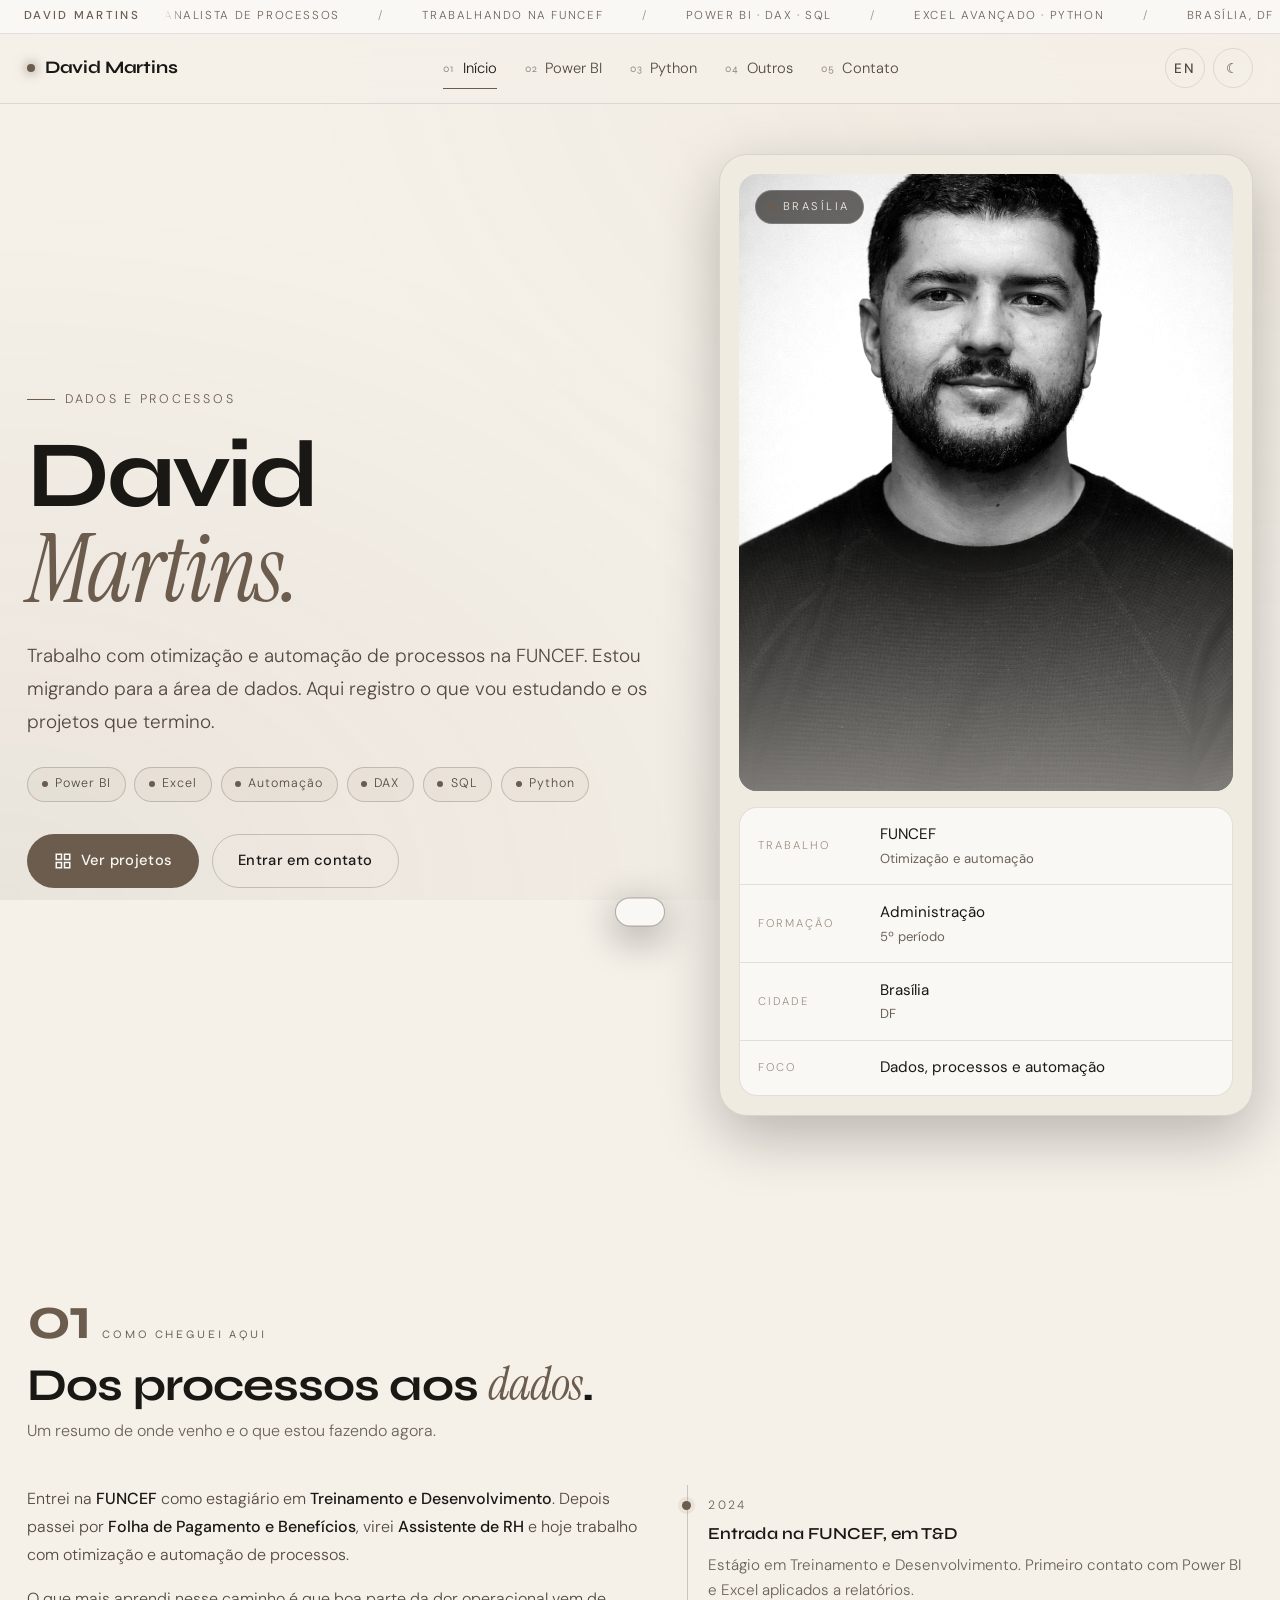
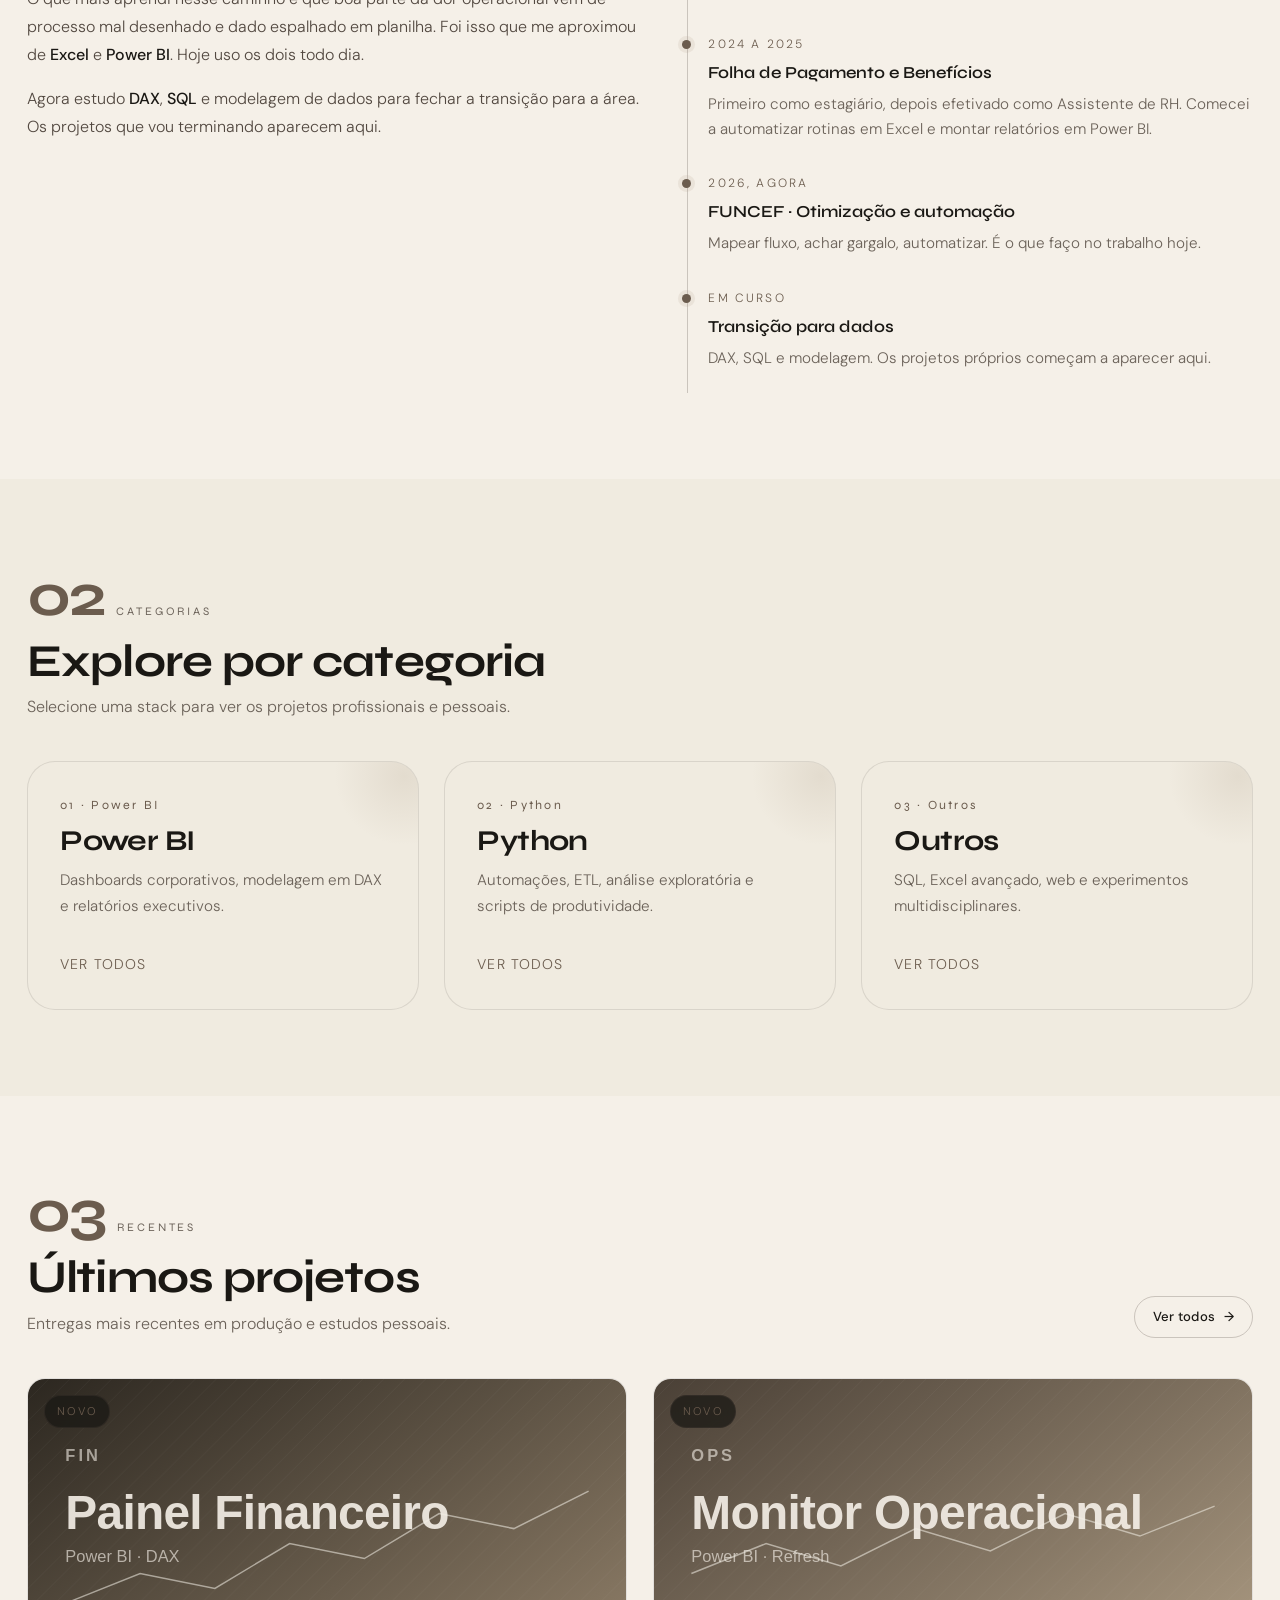
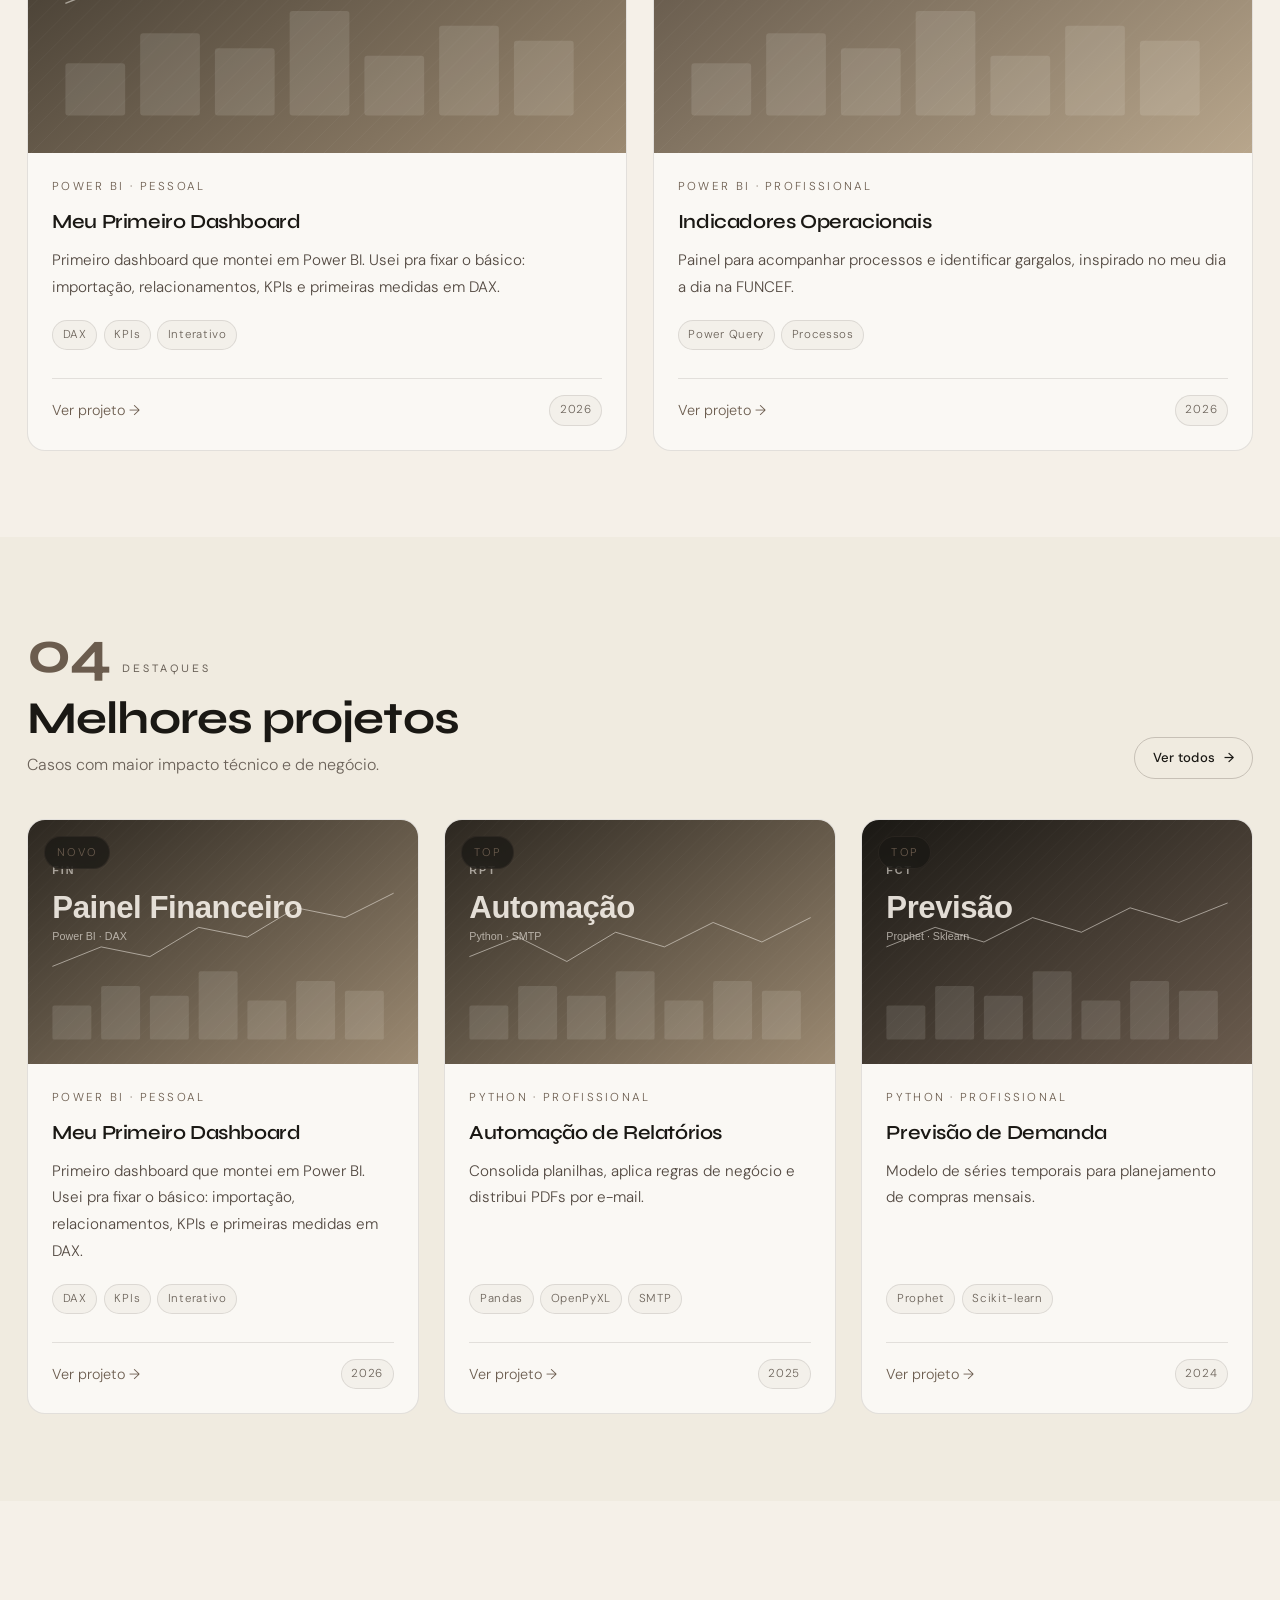
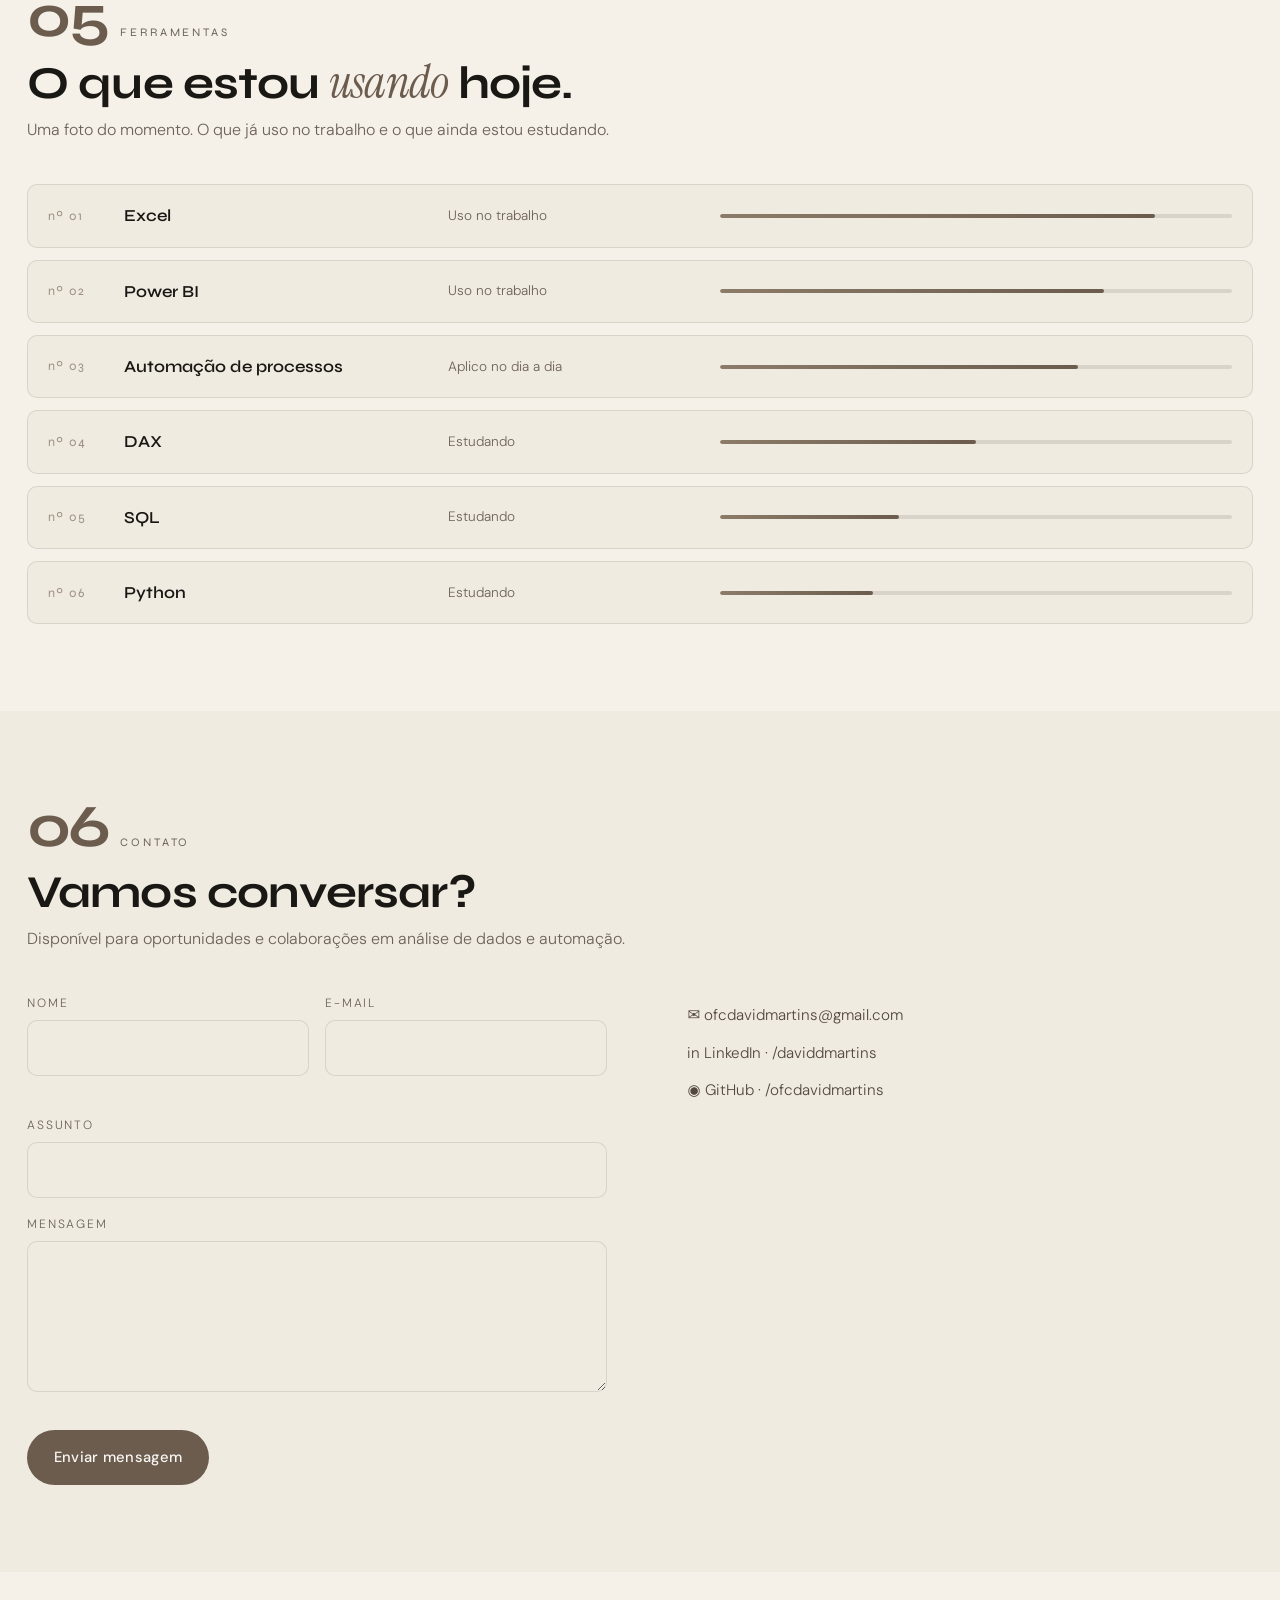
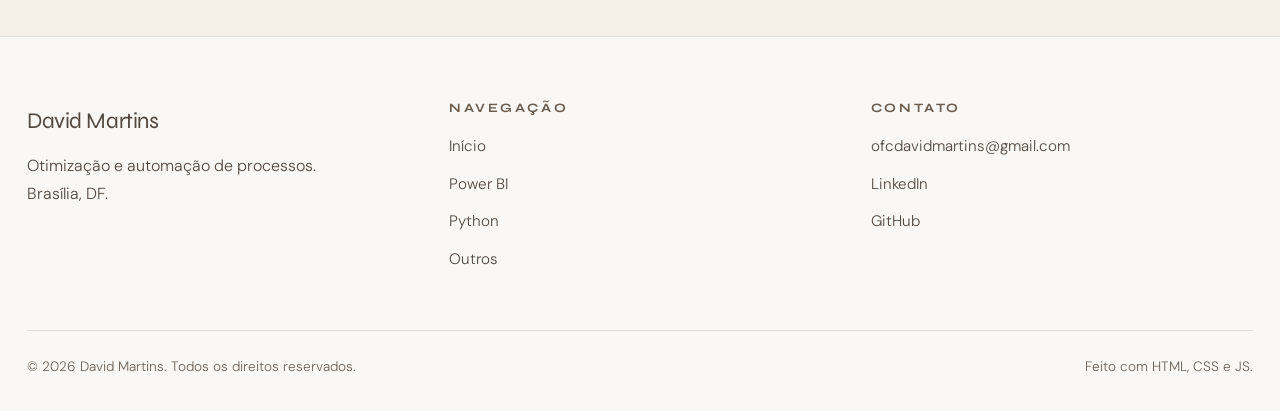
==== commit 0625e23b: "Refina identidade, paleta, funcionalidades e corrige bugs - Restaura foto de perfil, timeline, stack" ====
--- a/index.html
+++ b/index.html
@@ -3,316 +3,425 @@
 <head>
   <meta charset="UTF-8" />
   <meta name="viewport" content="width=device-width, initial-scale=1.0" />
-  <title>David Martins · Portfólio de Análise de Dados & Automação</title>
-
-  <!-- SEO -->
-  <meta name="description" content="Portfólio de David Martins — projetos de análise de dados, automação de processos e visualização em Power BI, Python e outras stacks." />
+  <title>David Martins · Análise de Dados & Automação de Processos</title>
+
+  <meta name="description" content="David Martins. Otimização e automação de processos na FUNCEF. Portfólio de análise de dados com Power BI, DAX, SQL e Python. Brasília, DF." />
   <meta name="author" content="David Martins" />
-  <meta name="keywords" content="portfólio, análise de dados, power bi, python, automação, david martins" />
-  <meta name="theme-color" content="#14110D" />
-
-  <!-- Open Graph -->
+  <meta name="keywords" content="portfólio, análise de dados, power bi, python, automação, dax, sql, david martins, brasília" />
+  <meta name="theme-color" content="#1A1814" />
+
   <meta property="og:type" content="website" />
   <meta property="og:title" content="David Martins · Portfólio" />
-  <meta property="og:description" content="Projetos de análise de dados, automação e visualização em Power BI, Python e mais." />
+  <meta property="og:description" content="Otimização e automação de processos. Análise de dados em Power BI, DAX, SQL e Python." />
   <meta property="og:image" content="assets/images/og-cover.svg" />
-
-  <!-- Favicon -->
+  <meta property="og:locale" content="pt_BR" />
+
   <link rel="icon" type="image/x-icon" href="assets/favicon.ico" />
-
-  <!-- Fontes -->
+  <link rel="canonical" href="./index.html" />
+
   <link rel="preconnect" href="https://fonts.googleapis.com" />
   <link rel="preconnect" href="https://fonts.gstatic.com" crossorigin />
   <link href="https://fonts.googleapis.com/css2?family=Syne:wght@500;600;700;800&family=DM+Sans:wght@300;400;500&family=Instrument+Serif:ital@0;1&display=swap" rel="stylesheet" />
 
-  <!-- CSS -->
   <link rel="stylesheet" href="css/reset.css" />
   <link rel="stylesheet" href="css/style.css" />
   <link rel="stylesheet" href="css/components.css" />
 </head>
 <body>
-  <!-- ========== NAVBAR ========== -->
+  <a class="skip-link" href="#main">Ir para o conteúdo</a>
+
+  <!-- TICKER (identidade visual do projeto original) -->
+  <div class="ticker" aria-hidden="true">
+    <div class="ticker__label">David Martins</div>
+    <div class="ticker__scroll">
+      <div class="ticker__track">
+        <span class="ticker__item">Analista de processos</span>
+        <span class="ticker__item">Trabalhando na FUNCEF</span>
+        <span class="ticker__item">Power BI · DAX · SQL</span>
+        <span class="ticker__item">Excel avançado · Python</span>
+        <span class="ticker__item">Brasília, DF</span>
+        <span class="ticker__item">Migrando para dados</span>
+        <span class="ticker__item">Analista de processos</span>
+        <span class="ticker__item">Trabalhando na FUNCEF</span>
+        <span class="ticker__item">Power BI · DAX · SQL</span>
+        <span class="ticker__item">Excel avançado · Python</span>
+        <span class="ticker__item">Brasília, DF</span>
+        <span class="ticker__item">Migrando para dados</span>
+      </div>
+    </div>
+  </div>
+
+  <!-- NAVBAR -->
   <header class="navbar" role="banner">
     <div class="container navbar__inner">
       <a href="index.html" class="navbar__brand" aria-label="David Martins - Início">
-        David<span>.</span>Martins
+        <span class="dot"></span> David Martins
       </a>
-
       <button class="navbar__toggle" type="button" aria-label="Abrir menu" aria-expanded="false" aria-controls="primary-menu">
         <span></span><span></span><span></span>
       </button>
-
       <nav class="navbar__menu" id="primary-menu" aria-label="Principal">
-        <a class="navbar__link" href="index.html">Início</a>
-        <a class="navbar__link" href="powerbi.html">Power BI</a>
-        <a class="navbar__link" href="python.html">Python</a>
-        <a class="navbar__link" href="outros.html">Outros</a>
-        <a class="navbar__link" href="#contato">Contato</a>
+        <a class="navbar__link" href="index.html"><span class="num">01</span><span data-i18n="nav.home">Início</span></a>
+        <a class="navbar__link" href="powerbi.html"><span class="num">02</span><span data-i18n="nav.powerbi">Power BI</span></a>
+        <a class="navbar__link" href="python.html"><span class="num">03</span><span data-i18n="nav.python">Python</span></a>
+        <a class="navbar__link" href="outros.html"><span class="num">04</span><span data-i18n="nav.outros">Outros</span></a>
+        <a class="navbar__link" href="#contato"><span class="num">05</span><span data-i18n="nav.contact">Contato</span></a>
       </nav>
+      <div class="navbar__actions">
+        <button id="lang-toggle" class="icon-btn" type="button" aria-label="Switch to English">EN</button>
+        <button id="theme-toggle" class="icon-btn" type="button" aria-label="Mudar para tema claro">
+          <span id="theme-icon">☼</span>
+        </button>
+      </div>
     </div>
   </header>
 
   <main id="main">
-    <!-- ========== HERO ========== -->
+    <!-- HERO -->
     <section class="hero">
-      <div class="container hero__inner reveal">
-        <span class="eyebrow">Portfólio · Brasília / DF</span>
-        <h1 class="hero__title">
-          Análise de dados e <em>automação</em> que transformam decisões em resultados.
-        </h1>
-        <p class="hero__lead">
-          Sou David Martins. Construo dashboards, automações e modelos analíticos para
-          tornar processos mais rápidos, claros e orientados a dados.
-        </p>
-        <div class="hero__cta">
-          <a href="#projetos" class="btn btn--primary">
-            Ver projetos <span class="btn__arrow">→</span>
-          </a>
-          <a href="#contato" class="btn btn--ghost">Entrar em contato</a>
-        </div>
-      </div>
-    </section>
-
-    <hr class="divider" />
-
-    <!-- ========== CATEGORIAS ========== -->
-    <section class="section" aria-labelledby="categorias-title">
-      <div class="container">
-        <div class="section__head reveal">
-          <div>
-            <span class="eyebrow">Categorias</span>
-            <h2 id="categorias-title" class="section-title">Explore por stack</h2>
-            <p>Selecione uma categoria para ver os projetos profissionais e pessoais desenvolvidos.</p>
+      <div class="container hero__grid">
+        <div class="hero__left reveal">
+          <div class="hero__kicker" data-i18n="hero.kicker">Dados e processos</div>
+          <h1 class="hero__title">
+            David
+            <span class="last">Martins.</span>
+          </h1>
+          <p class="hero__lead" data-i18n="hero.lead">
+            Trabalho com otimização e automação de processos na <strong>FUNCEF</strong>.
+            Estou migrando para a área de dados. Aqui registro o que vou estudando e os projetos que termino.
+          </p>
+          <div class="hero__tags">
+            <span class="hero__tag">Power BI</span>
+            <span class="hero__tag">Excel</span>
+            <span class="hero__tag">Automação</span>
+            <span class="hero__tag">DAX</span>
+            <span class="hero__tag">SQL</span>
+            <span class="hero__tag">Python</span>
+          </div>
+          <div class="hero__cta">
+            <a href="#projetos" class="btn btn--primary">
+              <svg viewBox="0 0 24 24" fill="none" stroke="currentColor" stroke-width="2" aria-hidden="true">
+                <rect x="3" y="3" width="7" height="7"/><rect x="14" y="3" width="7" height="7"/>
+                <rect x="14" y="14" width="7" height="7"/><rect x="3" y="14" width="7" height="7"/>
+              </svg>
+              <span data-i18n="hero.cta.see">Ver projetos</span>
+            </a>
+            <a href="#contato" class="btn btn--ghost" data-i18n="hero.cta.reach">Entrar em contato</a>
+          </div>
+        </div>
+
+        <div class="hero__right reveal">
+          <div class="profile-card">
+            <div class="profile-photo">
+              <span class="photo-badge"><span data-i18n="photo.badge">Brasília</span></span>
+              <img src="assets/images/david.jpg" alt="Foto de David Martins" loading="eager" />
+            </div>
+            <div class="id-card">
+              <div class="id-row">
+                <div class="id-label" data-i18n="id.work">Trabalho</div>
+                <div class="id-value">
+                  <span data-i18n="id.work.val">FUNCEF</span>
+                  <span class="sub" data-i18n="id.work.sub">Otimização e automação</span>
+                </div>
+              </div>
+              <div class="id-row">
+                <div class="id-label" data-i18n="id.study">Formação</div>
+                <div class="id-value">
+                  <span data-i18n="id.study.val">Administração</span>
+                  <span class="sub" data-i18n="id.study.sub">5º período</span>
+                </div>
+              </div>
+              <div class="id-row">
+                <div class="id-label" data-i18n="id.city">Cidade</div>
+                <div class="id-value">
+                  <span data-i18n="id.city.val">Brasília</span>
+                  <span class="sub" data-i18n="id.city.sub">DF</span>
+                </div>
+              </div>
+              <div class="id-row">
+                <div class="id-label" data-i18n="id.focus">Foco</div>
+                <div class="id-value" data-i18n="id.focus.val">Dados, processos e automação</div>
+              </div>
+            </div>
+          </div>
+        </div>
+      </div>
+    </section>
+
+    <!-- SOBRE -->
+    <section class="section" id="sobre" aria-labelledby="sobre-title">
+      <div class="container">
+        <div class="section__head reveal">
+          <div>
+            <div class="section__num">
+              <span class="big">01</span>
+              <span class="label" data-i18n="about.kicker">Como cheguei aqui</span>
+            </div>
+            <h2 id="sobre-title" class="section-title">
+              <span data-i18n="about.title">Dos processos aos</span> <em data-i18n="about.title.em">dados</em>.
+            </h2>
+            <p data-i18n="about.desc">Um resumo de onde venho e o que estou fazendo agora.</p>
+          </div>
+        </div>
+
+        <div class="about reveal">
+          <div class="about__text">
+            <p>Entrei na <strong>FUNCEF</strong> como estagiário em <strong>Treinamento e Desenvolvimento</strong>. Depois passei por <strong>Folha de Pagamento e Benefícios</strong>, virei <strong>Assistente de RH</strong> e hoje trabalho com otimização e automação de processos.</p>
+            <p>O que mais aprendi nesse caminho é que boa parte da dor operacional vem de processo mal desenhado e dado espalhado em planilha. Foi isso que me aproximou de <strong>Excel</strong> e <strong>Power BI</strong>. Hoje uso os dois todo dia.</p>
+            <p>Agora estudo <strong>DAX</strong>, <strong>SQL</strong> e modelagem de dados para fechar a transição para a área. Os projetos que vou terminando aparecem aqui.</p>
+          </div>
+          <div class="timeline">
+            <div class="timeline__item">
+              <div class="timeline__when">2024</div>
+              <div class="timeline__what">Entrada na FUNCEF, em T&amp;D</div>
+              <div class="timeline__detail">Estágio em Treinamento e Desenvolvimento. Primeiro contato com Power BI e Excel aplicados a relatórios.</div>
+            </div>
+            <div class="timeline__item">
+              <div class="timeline__when">2024 a 2025</div>
+              <div class="timeline__what">Folha de Pagamento e Benefícios</div>
+              <div class="timeline__detail">Primeiro como estagiário, depois efetivado como Assistente de RH. Comecei a automatizar rotinas em Excel e montar relatórios em Power BI.</div>
+            </div>
+            <div class="timeline__item">
+              <div class="timeline__when">2026, agora</div>
+              <div class="timeline__what">FUNCEF · Otimização e automação</div>
+              <div class="timeline__detail">Mapear fluxo, achar gargalo, automatizar. É o que faço no trabalho hoje.</div>
+            </div>
+            <div class="timeline__item">
+              <div class="timeline__when">em curso</div>
+              <div class="timeline__what">Transição para dados</div>
+              <div class="timeline__detail">DAX, SQL e modelagem. Os projetos próprios começam a aparecer aqui.</div>
+            </div>
+          </div>
+        </div>
+      </div>
+    </section>
+
+    <!-- CATEGORIAS -->
+    <section class="section section--alt" id="categorias" aria-labelledby="categorias-title">
+      <div class="container">
+        <div class="section__head reveal">
+          <div>
+            <div class="section__num">
+              <span class="big">02</span>
+              <span class="label">Categorias</span>
+            </div>
+            <h2 id="categorias-title" class="section-title" data-i18n="cats.title">Explore por categoria</h2>
+            <p data-i18n="cats.desc">Selecione uma stack para ver os projetos profissionais e pessoais.</p>
           </div>
         </div>
 
         <div class="grid grid--3">
           <a href="powerbi.html" class="cat-card reveal">
             <div>
+              <div class="cat-card__num">01 · Power BI</div>
               <h3 class="cat-card__title">Power BI</h3>
-              <p class="cat-card__desc">Dashboards corporativos, modelagem em DAX e relatórios interativos.</p>
-            </div>
-            <span class="cat-card__arrow">Ver projetos →</span>
+              <p class="cat-card__desc">Dashboards corporativos, modelagem em DAX e relatórios executivos.</p>
+            </div>
+            <span class="cat-card__arrow" data-i18n="seeAll">Ver todos</span>
           </a>
-
           <a href="python.html" class="cat-card reveal">
             <div>
+              <div class="cat-card__num">02 · Python</div>
               <h3 class="cat-card__title">Python</h3>
               <p class="cat-card__desc">Automações, ETL, análise exploratória e scripts de produtividade.</p>
             </div>
-            <span class="cat-card__arrow">Ver projetos →</span>
+            <span class="cat-card__arrow" data-i18n="seeAll">Ver todos</span>
           </a>
-
           <a href="outros.html" class="cat-card reveal">
             <div>
+              <div class="cat-card__num">03 · Outros</div>
               <h3 class="cat-card__title">Outros</h3>
               <p class="cat-card__desc">SQL, Excel avançado, web e experimentos multidisciplinares.</p>
             </div>
-            <span class="cat-card__arrow">Ver projetos →</span>
+            <span class="cat-card__arrow" data-i18n="seeAll">Ver todos</span>
           </a>
         </div>
       </div>
     </section>
 
-    <!-- ========== ÚLTIMOS PROJETOS ========== -->
-    <section class="section section--alt" id="projetos" aria-labelledby="ultimos-title">
-      <div class="container">
-        <div class="section__head reveal">
-          <div>
-            <span class="eyebrow">Recentes</span>
-            <h2 id="ultimos-title" class="section-title">Últimos projetos</h2>
-            <p>Entregas mais recentes em produção e estudos pessoais.</p>
-          </div>
-          <a href="powerbi.html" class="btn btn--ghost btn--sm">Ver todos →</a>
-        </div>
-
-        <div class="grid reveal">
-          <article class="card">
-            <div class="card__media">
-              <img src="assets/images/project-1.svg" alt="Dashboard de KPI financeiros" loading="lazy" />
-              <span class="card__badge">Novo</span>
-            </div>
-            <div class="card__body">
-              <span class="card__category">Power BI · Profissional</span>
-              <h3 class="card__title">Dashboard de KPIs Financeiros</h3>
-              <p class="card__desc">Modelo com DAX avançado para análise de receita, despesas e provisões mensais.</p>
-              <div class="card__tags">
-                <span class="card__tag">Power BI</span>
-                <span class="card__tag">DAX</span>
-                <span class="card__tag">SQL</span>
-              </div>
-              <div class="card__footer">
-                <a href="powerbi.html" class="card__link" data-feedback="Abrindo projeto…">Ver projeto →</a>
-              </div>
-            </div>
-          </article>
-
-          <article class="card">
-            <div class="card__media">
-              <img src="assets/images/project-2.svg" alt="Automação de relatórios em Python" loading="lazy" />
-            </div>
-            <div class="card__body">
-              <span class="card__category">Python · Profissional</span>
-              <h3 class="card__title">Automação de Relatórios</h3>
-              <p class="card__desc">Pipeline em Python que consolida planilhas e gera PDFs distribuídos por e-mail.</p>
-              <div class="card__tags">
-                <span class="card__tag">Python</span>
-                <span class="card__tag">Pandas</span>
-                <span class="card__tag">SMTP</span>
-              </div>
-              <div class="card__footer">
-                <a href="python.html" class="card__link" data-feedback="Abrindo projeto…">Ver projeto →</a>
-              </div>
-            </div>
-          </article>
-
-          <article class="card">
-            <div class="card__media">
-              <img src="assets/images/project-3.svg" alt="Relatório Power BI de RH" loading="lazy" />
-            </div>
-            <div class="card__body">
-              <span class="card__category">Power BI · Pessoal</span>
-              <h3 class="card__title">Indicadores de RH</h3>
-              <p class="card__desc">Estudo de turnover, absenteísmo e headcount com segmentação dinâmica.</p>
-              <div class="card__tags">
-                <span class="card__tag">Power BI</span>
-                <span class="card__tag">Modelagem</span>
-              </div>
-              <div class="card__footer">
-                <a href="powerbi.html" class="card__link" data-feedback="Abrindo projeto…">Ver projeto →</a>
-              </div>
-            </div>
-          </article>
-        </div>
-      </div>
-    </section>
-
-    <!-- ========== MELHORES PROJETOS ========== -->
-    <section class="section" aria-labelledby="melhores-title">
-      <div class="container">
-        <div class="section__head reveal">
-          <div>
-            <span class="eyebrow">Destaques</span>
-            <h2 id="melhores-title" class="section-title">Melhores projetos</h2>
-            <p>Casos com maior impacto técnico e de negócio.</p>
-          </div>
-          <a href="outros.html" class="btn btn--ghost btn--sm">Ver todos →</a>
-        </div>
-
-        <div class="grid reveal">
-          <article class="card">
-            <div class="card__media">
-              <img src="assets/images/project-4.svg" alt="Motor de previsão de demanda" loading="lazy" />
-              <span class="card__badge">Top</span>
-            </div>
-            <div class="card__body">
-              <span class="card__category">Python · Profissional</span>
-              <h3 class="card__title">Previsão de Demanda</h3>
-              <p class="card__desc">Modelo preditivo com séries temporais para planejamento de insumos.</p>
-              <div class="card__tags">
-                <span class="card__tag">Python</span>
-                <span class="card__tag">Prophet</span>
-                <span class="card__tag">ETL</span>
-              </div>
-              <div class="card__footer">
-                <a href="python.html" class="card__link" data-feedback="Abrindo projeto…">Ver projeto →</a>
-              </div>
-            </div>
-          </article>
-
-          <article class="card">
-            <div class="card__media">
-              <img src="assets/images/project-5.svg" alt="Dashboard executivo" loading="lazy" />
-              <span class="card__badge">Top</span>
-            </div>
-            <div class="card__body">
-              <span class="card__category">Power BI · Profissional</span>
-              <h3 class="card__title">Dashboard Executivo</h3>
-              <p class="card__desc">Visão 360° dos indicadores estratégicos com drill-through e bookmarks.</p>
-              <div class="card__tags">
-                <span class="card__tag">Power BI</span>
-                <span class="card__tag">UX</span>
-              </div>
-              <div class="card__footer">
-                <a href="powerbi.html" class="card__link" data-feedback="Abrindo projeto…">Ver projeto →</a>
-              </div>
-            </div>
-          </article>
-
-          <article class="card">
-            <div class="card__media">
-              <img src="assets/images/project-6.svg" alt="Scraper de dados públicos" loading="lazy" />
-            </div>
-            <div class="card__body">
-              <span class="card__category">Outros · Pessoal</span>
-              <h3 class="card__title">Scraper de Dados Públicos</h3>
-              <p class="card__desc">Coletor resiliente com retry, cache local e exportação para Parquet.</p>
-              <div class="card__tags">
-                <span class="card__tag">Python</span>
-                <span class="card__tag">Requests</span>
-                <span class="card__tag">Parquet</span>
-              </div>
-              <div class="card__footer">
-                <a href="outros.html" class="card__link" data-feedback="Abrindo projeto…">Ver projeto →</a>
-              </div>
-            </div>
-          </article>
-        </div>
-      </div>
-    </section>
-
-    <!-- ========== CONTATO ========== -->
+    <!-- ÚLTIMOS -->
+    <section class="section" id="projetos" aria-labelledby="ultimos-title">
+      <div class="container">
+        <div class="section__head reveal">
+          <div>
+            <div class="section__num">
+              <span class="big">03</span>
+              <span class="label">Recentes</span>
+            </div>
+            <h2 id="ultimos-title" class="section-title" data-i18n="latest.title">Últimos projetos</h2>
+            <p data-i18n="latest.desc">Entregas mais recentes em produção e estudos pessoais.</p>
+          </div>
+          <a href="powerbi.html" class="btn btn--ghost btn--sm"><span data-i18n="seeAll">Ver todos</span> →</a>
+        </div>
+        <div class="grid" data-render="latest"></div>
+      </div>
+    </section>
+
+    <!-- MELHORES -->
+    <section class="section section--alt" aria-labelledby="melhores-title">
+      <div class="container">
+        <div class="section__head reveal">
+          <div>
+            <div class="section__num">
+              <span class="big">04</span>
+              <span class="label">Destaques</span>
+            </div>
+            <h2 id="melhores-title" class="section-title" data-i18n="best.title">Melhores projetos</h2>
+            <p data-i18n="best.desc">Casos com maior impacto técnico e de negócio.</p>
+          </div>
+          <a href="outros.html" class="btn btn--ghost btn--sm"><span data-i18n="seeAll">Ver todos</span> →</a>
+        </div>
+        <div class="grid" data-render="best"></div>
+      </div>
+    </section>
+
+    <!-- STACK -->
+    <section class="section" id="stack" aria-labelledby="stack-title">
+      <div class="container">
+        <div class="section__head reveal">
+          <div>
+            <div class="section__num">
+              <span class="big">05</span>
+              <span class="label" data-i18n="stack.kicker">Ferramentas</span>
+            </div>
+            <h2 id="stack-title" class="section-title">
+              <span data-i18n="stack.title">O que estou</span> <em data-i18n="stack.title.em">usando</em> hoje.
+            </h2>
+            <p data-i18n="stack.desc">Uma foto do momento. O que já uso no trabalho e o que ainda estou estudando.</p>
+          </div>
+        </div>
+
+        <div class="stack-list reveal">
+          <div class="stack-item" style="--fill: 0.85">
+            <div class="stack-num">nº 01</div>
+            <div class="stack-name">Excel</div>
+            <div class="stack-level">Uso no trabalho</div>
+            <div class="stack-bar"><div class="stack-bar__fill"></div></div>
+          </div>
+          <div class="stack-item" style="--fill: 0.75">
+            <div class="stack-num">nº 02</div>
+            <div class="stack-name">Power BI</div>
+            <div class="stack-level">Uso no trabalho</div>
+            <div class="stack-bar"><div class="stack-bar__fill"></div></div>
+          </div>
+          <div class="stack-item" style="--fill: 0.7">
+            <div class="stack-num">nº 03</div>
+            <div class="stack-name">Automação de processos</div>
+            <div class="stack-level">Aplico no dia a dia</div>
+            <div class="stack-bar"><div class="stack-bar__fill"></div></div>
+          </div>
+          <div class="stack-item" style="--fill: 0.5">
+            <div class="stack-num">nº 04</div>
+            <div class="stack-name">DAX</div>
+            <div class="stack-level">Estudando</div>
+            <div class="stack-bar"><div class="stack-bar__fill"></div></div>
+          </div>
+          <div class="stack-item" style="--fill: 0.35">
+            <div class="stack-num">nº 05</div>
+            <div class="stack-name">SQL</div>
+            <div class="stack-level">Estudando</div>
+            <div class="stack-bar"><div class="stack-bar__fill"></div></div>
+          </div>
+          <div class="stack-item" style="--fill: 0.3">
+            <div class="stack-num">nº 06</div>
+            <div class="stack-name">Python</div>
+            <div class="stack-level">Estudando</div>
+            <div class="stack-bar"><div class="stack-bar__fill"></div></div>
+          </div>
+        </div>
+      </div>
+    </section>
+
+    <!-- CONTATO -->
     <section class="section section--alt" id="contato" aria-labelledby="contato-title">
       <div class="container">
         <div class="section__head reveal">
           <div>
-            <span class="eyebrow">Contato</span>
-            <h2 id="contato-title" class="section-title">Vamos conversar?</h2>
-            <p>Disponível para oportunidades e colaborações em análise de dados e automação.</p>
-          </div>
-          <a href="mailto:contato@davidmartins.dev" class="btn btn--primary" data-feedback="Abrindo e-mail…">
-            contato@davidmartins.dev
-          </a>
+            <div class="section__num">
+              <span class="big">06</span>
+              <span class="label" data-i18n="contact.kicker">Contato</span>
+            </div>
+            <h2 id="contato-title" class="section-title" data-i18n="contact.title">Vamos conversar?</h2>
+            <p data-i18n="contact.desc">Disponível para oportunidades e colaborações em análise de dados e automação.</p>
+          </div>
+        </div>
+
+        <div class="about reveal">
+          <form id="contact-form" class="form" novalidate>
+            <div class="form__row">
+              <div class="form__field">
+                <label class="form__label" for="c-name" data-i18n="contact.name">Nome</label>
+                <input class="form__input" id="c-name" name="name" type="text" autocomplete="name" required />
+                <span class="form__error" data-error="name"></span>
+              </div>
+              <div class="form__field">
+                <label class="form__label" for="c-email" data-i18n="contact.email">E-mail</label>
+                <input class="form__input" id="c-email" name="email" type="email" autocomplete="email" required />
+                <span class="form__error" data-error="email"></span>
+              </div>
+            </div>
+            <div class="form__field">
+              <label class="form__label" for="c-subject" data-i18n="contact.subject">Assunto</label>
+              <input class="form__input" id="c-subject" name="subject" type="text" />
+            </div>
+            <div class="form__field">
+              <label class="form__label" for="c-message" data-i18n="contact.message">Mensagem</label>
+              <textarea class="form__textarea" id="c-message" name="message" rows="5" required></textarea>
+              <span class="form__error" data-error="message"></span>
+            </div>
+            <button type="submit" class="btn btn--primary form__submit" data-i18n="contact.send">Enviar mensagem</button>
+          </form>
+
+          <div>
+            <ul class="footer__list" style="margin-top:0.5rem">
+              <li><a href="mailto:ofcdavidmartins@gmail.com" data-feedback="Abrindo cliente de e-mail…">✉ ofcdavidmartins@gmail.com</a></li>
+              <li><a href="https://www.linkedin.com/in/daviddmartins/" rel="noopener" target="_blank">in LinkedIn · /daviddmartins</a></li>
+              <li><a href="https://github.com/ofcdavidmartins-png" rel="noopener" target="_blank">◉ GitHub · /ofcdavidmartins</a></li>
+            </ul>
+          </div>
         </div>
       </div>
     </section>
   </main>
 
-  <!-- ========== FOOTER ========== -->
+  <!-- FOOTER -->
   <footer class="footer" role="contentinfo">
     <div class="container">
       <div class="footer__grid">
         <div class="footer__col">
-          <p class="footer__title">David<span style="color:var(--accent)">.</span>Martins</p>
-          <p>Análise de dados e automação de processos.<br />Brasília, DF.</p>
+          <p class="footer__title">David Martins</p>
+          <p>Otimização e automação de processos.<br />Brasília, DF.</p>
         </div>
         <div class="footer__col">
           <h4>Navegação</h4>
           <ul class="footer__list">
-            <li><a href="index.html">Início</a></li>
-            <li><a href="powerbi.html">Power BI</a></li>
-            <li><a href="python.html">Python</a></li>
-            <li><a href="outros.html">Outros</a></li>
+            <li><a href="index.html" data-i18n="nav.home">Início</a></li>
+            <li><a href="powerbi.html" data-i18n="nav.powerbi">Power BI</a></li>
+            <li><a href="python.html" data-i18n="nav.python">Python</a></li>
+            <li><a href="outros.html" data-i18n="nav.outros">Outros</a></li>
           </ul>
         </div>
         <div class="footer__col">
           <h4>Contato</h4>
           <ul class="footer__list">
-            <li><a href="mailto:contato@davidmartins.dev">contato@davidmartins.dev</a></li>
-            <li><a href="https://www.linkedin.com/" rel="noopener" target="_blank">LinkedIn</a></li>
-            <li><a href="https://github.com/" rel="noopener" target="_blank">GitHub</a></li>
+            <li><a href="mailto:ofcdavidmartins@gmail.com">ofcdavidmartins@gmail.com</a></li>
+            <li><a href="https://www.linkedin.com/in/daviddmartins/" rel="noopener" target="_blank">LinkedIn</a></li>
+            <li><a href="https://github.com/ofcdavidmartins-png" rel="noopener" target="_blank">GitHub</a></li>
           </ul>
         </div>
       </div>
       <div class="footer__bottom">
-        <span>© <span id="currentYear"></span> David Martins. Todos os direitos reservados.</span>
-        <span>Feito com HTML, CSS e JS.</span>
+        <span>© <span id="currentYear"></span> David Martins. <span data-i18n="footer.rights">Todos os direitos reservados.</span></span>
+        <span data-i18n="footer.made">Feito com HTML, CSS e JS.</span>
       </div>
     </div>
   </footer>
 
+  <button class="back-to-top" aria-label="Voltar ao topo">↑</button>
   <div class="toast" role="status" aria-live="polite"></div>
 
+  <script src="js/i18n.js" defer></script>
+  <script src="js/projects.js" defer></script>
   <script src="js/script.js" defer></script>
 </body>
 </html>
--- a/css/style.css
+++ b/css/style.css
@@ -1,83 +1,143 @@
 /* ============================================================
-   style.css — Layout geral, tipografia e responsividade
+   style.css — Paleta, tokens, layout geral, tipografia e grids
+   Paleta baseada no design system do portfólio:
+     - Escuros: Carvão, Fuligem, Terra queimada, Barro escuro
+     - Neutros: Sombra, Pedra, Cinza areia, Linho
+     - Claros:  Areia clara, Pergaminho, Bege quente, Creme
+     - Acento:  Barro, Caramelo, Mogno
    ============================================================ */
 
 :root {
-  /* Paleta */
-  --bg-deep: #14110d;
-  --bg-main: #1a1814;
-  --bg-surface: #2c2720;
-  --bg-card: #3d352c;
-  --bg-card-hover: #4a4036;
-
-  --border: rgba(184, 166, 140, 0.14);
-  --border-mid: rgba(184, 166, 140, 0.26);
-  --border-hover: rgba(184, 166, 140, 0.5);
-  --divider: #524840;
-
-  --text-primary: #f5f0e8;
-  --text-secondary: #d4c9bc;
-  --text-muted: #a89e92;
-  --text-faint: #7a7167;
-
-  --accent: #b8a68c;
-  --accent-dim: #9c8a72;
-  --accent-deep: #6b5c4e;
+  /* Paleta bruta (valores fixos) */
+  --carvao:        #1A1814;
+  --fuligem:       #2C2720;
+  --terra-queimada:#3D352C;
+  --barro-escuro:  #524840;
+  --sombra:        #6B6259;
+  --pedra:         #9C9085;
+  --cinza-areia:   #C4BAB0;
+  --linho:         #D9D2C5;
+  --areia-clara:   #E8E0D0;
+  --pergaminho:    #F0EBE0;
+  --bege-quente:   #F5F0E8;
+  --creme:         #FAF8F4;
+  --barro:         #8C7B68;  /* acento principal */
+  --caramelo:      #A8967F;  /* hover / destaque */
+  --mogno:         #6B5C4E;  /* acento escuro */
 
   /* Layout */
   --container-max: 1320px;
   --pad-x: clamp(1rem, 1.5vw + 0.5rem, 3rem);
-  --radius-sm: 8px;
-  --radius-md: 16px;
-  --radius-lg: 24px;
+  --radius-sm: 10px;
+  --radius-md: 18px;
+  --radius-lg: 28px;
 
   /* Tipografia fluida */
-  --fs-hero: clamp(2.5rem, 1.5rem + 5vw, 5.5rem);
+  --fs-hero:    clamp(2.5rem, 1.5rem + 5.5vw, 6rem);
   --fs-section: clamp(1.75rem, 1.25rem + 2vw, 3rem);
-  --fs-body: clamp(0.95rem, 0.9rem + 0.2vw, 1.06rem);
+  --fs-body:    clamp(0.95rem, 0.9rem + 0.2vw, 1.06rem);
 
   /* Espaçamentos */
   --pad-section: clamp(3.5rem, 3rem + 3vw, 6rem);
-  --gap-grid: clamp(1.25rem, 1vw + 0.8rem, 2rem);
+  --gap-grid:    clamp(1.25rem, 1vw + 0.8rem, 2rem);
 
   /* Transições */
   --t-fast: 0.2s ease;
-  --t-mid: 0.35s ease;
+  --t-mid:  0.35s ease;
   --t-slow: 0.6s cubic-bezier(0.2, 0.8, 0.2, 1);
+
+  /* ---------- Tema padrão (DARK) ---------- */
+  --bg-deep:       var(--carvao);
+  --bg-main:       var(--fuligem);
+  --bg-surface:    var(--terra-queimada);
+  --bg-card:       var(--terra-queimada);
+  --bg-card-hover: #4A4036;
+
+  --border:        rgba(196, 186, 176, 0.14);
+  --border-mid:    rgba(196, 186, 176, 0.26);
+  --border-hover:  rgba(196, 186, 176, 0.50);
+  --divider:       var(--barro-escuro);
+
+  --text-primary:   var(--bege-quente);
+  --text-secondary: var(--linho);
+  --text-muted:     var(--pedra);
+  --text-faint:     var(--sombra);
+
+  --accent:        var(--caramelo);
+  --accent-dim:    var(--barro);
+  --accent-deep:   var(--mogno);
+
+  /* noise overlay suave */
+  --noise-opacity: 0.06;
+
+  color-scheme: dark;
+}
+
+/* ---------- Tema LIGHT ---------- */
+[data-theme="light"] {
+  --bg-deep:       var(--creme);
+  --bg-main:       var(--bege-quente);
+  --bg-surface:    var(--pergaminho);
+  --bg-card:       var(--creme);
+  --bg-card-hover: var(--pergaminho);
+
+  --border:        rgba(82, 72, 64, 0.14);
+  --border-mid:    rgba(82, 72, 64, 0.26);
+  --border-hover:  rgba(82, 72, 64, 0.45);
+  --divider:       var(--linho);
+
+  --text-primary:   var(--carvao);
+  --text-secondary: var(--barro-escuro);
+  --text-muted:     var(--sombra);
+  --text-faint:     var(--pedra);
+
+  --accent:        var(--mogno);
+  --accent-dim:    var(--barro);
+  --accent-deep:   var(--barro-escuro);
+
+  --noise-opacity: 0.04;
+  color-scheme: light;
 }
 
 /* ---------- Base ---------- */
+html { scroll-behavior: smooth; }
+
 body {
   background: var(--bg-main);
   color: var(--text-primary);
   font-family: 'DM Sans', system-ui, -apple-system, Segoe UI, Roboto, sans-serif;
   font-weight: 300;
   font-size: 16px;
-  line-height: 1.7;
+  line-height: 1.75;
   overflow-x: hidden;
   position: relative;
+  transition: background var(--t-mid), color var(--t-mid);
+  -webkit-font-smoothing: antialiased;
 }
 
 body::before {
   content: '';
-  position: fixed;
-  inset: 0;
+  position: fixed; inset: 0;
+  background-image: url("data:image/svg+xml;utf8,<svg xmlns='http://www.w3.org/2000/svg' width='200' height='200'><filter id='n'><feTurbulence type='fractalNoise' baseFrequency='0.9' numOctaves='3'/><feColorMatrix values='0 0 0 0 0.66, 0 0 0 0 0.59, 0 0 0 0 0.5, 0 0 0 0.6 0'/></filter><rect width='100%25' height='100%25' filter='url(%23n)' opacity='0.35'/></svg>");
+  opacity: var(--noise-opacity);
+  pointer-events: none;
+  z-index: 1;
+  mix-blend-mode: overlay;
+}
+
+body::after {
+  content: '';
+  position: fixed; inset: 0;
   background:
-    radial-gradient(ellipse at top right, rgba(184, 166, 140, 0.08), transparent 55%),
-    radial-gradient(ellipse at bottom left, rgba(107, 92, 78, 0.09), transparent 55%);
+    radial-gradient(ellipse at top right, rgba(168, 150, 127, 0.07), transparent 55%),
+    radial-gradient(ellipse at bottom left, rgba(107, 92, 78, 0.08), transparent 55%);
   pointer-events: none;
   z-index: 0;
 }
 
-main {
-  position: relative;
-  z-index: 1;
-}
-
-::selection {
-  background: var(--accent);
-  color: var(--bg-main);
-}
+main, header, footer { position: relative; z-index: 2; }
+
+::selection { background: var(--accent); color: var(--bg-deep); }
 
 /* ---------- Container ---------- */
 .container {
@@ -96,72 +156,209 @@
 }
 
 p { color: var(--text-secondary); }
-
-.section-title {
-  font-size: var(--fs-section);
-  margin-bottom: 0.5rem;
-}
-
-.section-subtitle {
-  color: var(--text-muted);
-  font-size: 1rem;
-  margin-bottom: 2.5rem;
-  max-width: 60ch;
-}
+strong { color: var(--text-primary); font-weight: 500; }
+em { font-family: 'Instrument Serif', serif; font-style: italic; font-weight: 400; color: var(--accent); }
+
+.section-title { font-size: var(--fs-section); margin-bottom: 0.5rem; line-height: 1.05; }
+.section-subtitle { color: var(--text-muted); font-size: 1rem; margin-bottom: 2.5rem; max-width: 60ch; }
 
 .eyebrow {
   display: inline-block;
   font-family: 'DM Sans', sans-serif;
   font-size: 0.78rem;
-  letter-spacing: 0.18em;
+  letter-spacing: 0.22em;
   text-transform: uppercase;
   color: var(--accent);
   margin-bottom: 1rem;
 }
 
+/* ---------- TICKER ---------- */
+.ticker {
+  position: fixed;
+  top: 0; left: 0; right: 0;
+  z-index: 101;
+  height: 34px;
+  background: var(--bg-deep);
+  border-bottom: 1px solid var(--border);
+  display: flex; align-items: stretch; overflow: hidden;
+}
+.ticker__label {
+  flex: 0 0 auto;
+  display: flex; align-items: center;
+  padding: 0 clamp(1rem, 2vw, 1.5rem);
+  background: var(--bg-deep);
+  color: var(--accent);
+  font-weight: 500;
+  font-size: 0.72rem;
+  letter-spacing: 0.2em;
+  text-transform: uppercase;
+  position: relative; z-index: 2;
+}
+.ticker__label::after {
+  content: ''; position: absolute; top: 0; bottom: 0; left: 100%;
+  width: 20px;
+  background: linear-gradient(90deg, var(--bg-deep), transparent);
+  pointer-events: none;
+}
+.ticker__scroll { flex: 1 1 auto; min-width: 0; overflow: hidden; display: flex; align-items: center; }
+.ticker__track {
+  display: flex;
+  animation: tickerMove 42s linear infinite;
+  white-space: nowrap;
+  font-size: 0.72rem;
+  letter-spacing: 0.14em;
+  text-transform: uppercase;
+  color: var(--text-muted);
+  will-change: transform;
+}
+.ticker__item { display: inline-flex; align-items: center; padding-right: clamp(1.5rem, 3vw, 2.5rem); }
+.ticker__item::after {
+  content: '/'; color: var(--text-faint);
+  margin-left: clamp(1.5rem, 3vw, 2.5rem); font-weight: 300;
+}
+@keyframes tickerMove {
+  from { transform: translateX(0); }
+  to   { transform: translateX(-50%); }
+}
+
 /* ---------- HERO ---------- */
-.hero {
-  padding: clamp(6rem, 10vw, 9rem) 0 var(--pad-section);
-  position: relative;
-}
-
-.hero__inner {
+.hero { padding: clamp(7rem, 12vw, 10rem) 0 var(--pad-section); position: relative; }
+
+.hero__grid {
   display: grid;
-  gap: 2rem;
-  max-width: 62rem;
+  grid-template-columns: 1.2fr 1fr;
+  gap: clamp(2rem, 4vw, 4.5rem);
+  align-items: center;
+}
+
+.hero__kicker {
+  font-size: 0.78rem; letter-spacing: 0.22em;
+  text-transform: uppercase; color: var(--accent);
+  margin-bottom: 1.25rem;
+  display: inline-flex; align-items: center; gap: 0.6rem;
+}
+.hero__kicker::before {
+  content: ''; width: 28px; height: 1px; background: var(--accent);
+  display: inline-block;
 }
 
 .hero__title {
   font-size: var(--fs-hero);
-  line-height: 1.02;
-  letter-spacing: -0.03em;
-}
-
-.hero__title em {
+  line-height: 0.98;
+  letter-spacing: -0.035em;
+  margin-bottom: 1.5rem;
+}
+.hero__title .last {
+  display: block;
+  color: var(--accent);
   font-family: 'Instrument Serif', serif;
   font-style: italic;
   font-weight: 400;
-  color: var(--accent);
+  letter-spacing: -0.03em;
 }
 
 .hero__lead {
-  font-size: clamp(1rem, 0.9rem + 0.4vw, 1.25rem);
+  font-size: clamp(1rem, 0.9rem + 0.35vw, 1.2rem);
   color: var(--text-secondary);
   max-width: 52ch;
-}
-
-.hero__cta {
-  display: flex;
-  gap: 1rem;
-  flex-wrap: wrap;
-  margin-top: 1rem;
-}
+  margin-bottom: 1.75rem;
+}
+
+.hero__tags { display: flex; flex-wrap: wrap; gap: 0.55rem; margin-bottom: 2rem; }
+.hero__tag {
+  font-size: 0.78rem;
+  letter-spacing: 0.08em;
+  color: var(--text-secondary);
+  background: rgba(168, 150, 127, 0.08);
+  border: 1px solid var(--border-mid);
+  padding: 0.35rem 0.85rem;
+  border-radius: 999px;
+  display: inline-flex; align-items: center; gap: 0.45rem;
+}
+.hero__tag::before {
+  content: ''; width: 6px; height: 6px; border-radius: 50%;
+  background: var(--accent);
+}
+
+.hero__cta { display: flex; flex-wrap: wrap; gap: 0.8rem; }
+
+/* Profile card à direita */
+.profile-card {
+  background: var(--bg-surface);
+  border: 1px solid var(--border);
+  border-radius: var(--radius-lg);
+  padding: clamp(1rem, 1.5vw, 1.5rem);
+  display: flex; flex-direction: column; gap: 1rem;
+  box-shadow: 0 20px 60px rgba(0, 0, 0, 0.25);
+}
+
+.profile-photo {
+  position: relative;
+  border-radius: var(--radius-md);
+  overflow: hidden;
+  aspect-ratio: 4 / 5;
+  background: var(--bg-deep);
+}
+.profile-photo img {
+  width: 100%; height: 100%;
+  object-fit: cover;
+  filter: grayscale(0.18) contrast(1.05);
+  transition: transform var(--t-slow), filter var(--t-slow);
+}
+.profile-card:hover .profile-photo img { transform: scale(1.03); filter: grayscale(0) contrast(1.1); }
+.profile-photo::after {
+  content: '';
+  position: absolute; inset: 0;
+  background: linear-gradient(180deg, transparent 55%, rgba(26, 24, 20, 0.55));
+  pointer-events: none;
+}
+.photo-badge {
+  position: absolute; top: 1rem; left: 1rem;
+  font-size: 0.7rem; letter-spacing: 0.22em; text-transform: uppercase;
+  color: var(--bege-quente);
+  background: rgba(26, 24, 20, 0.65);
+  backdrop-filter: blur(6px);
+  padding: 0.4rem 0.85rem; border-radius: 999px;
+  border: 1px solid rgba(245, 240, 232, 0.18);
+  z-index: 2;
+  display: inline-flex; align-items: center; gap: 0.45rem;
+}
+.photo-badge::before {
+  content: ''; width: 6px; height: 6px; border-radius: 50%;
+  background: var(--accent);
+  box-shadow: 0 0 10px var(--accent);
+}
+
+.id-card {
+  display: grid; grid-template-columns: 1fr;
+  background: var(--bg-deep);
+  border: 1px solid var(--border);
+  border-radius: var(--radius-md);
+  overflow: hidden;
+}
+.id-row {
+  display: grid;
+  grid-template-columns: 110px 1fr;
+  gap: 0.75rem;
+  padding: 0.85rem 1.1rem;
+  border-bottom: 1px solid var(--border);
+}
+.id-row:last-child { border-bottom: none; }
+.id-label {
+  font-size: 0.7rem; letter-spacing: 0.18em;
+  text-transform: uppercase;
+  color: var(--text-faint);
+  align-self: center;
+}
+.id-value {
+  font-size: 0.95rem;
+  color: var(--text-primary);
+  font-weight: 400;
+}
+.id-value .sub { color: var(--text-muted); font-size: 0.82rem; display: block; }
 
 /* ---------- SECTION ---------- */
-.section {
-  padding: var(--pad-section) 0;
-}
-
+.section { padding: var(--pad-section) 0; }
 .section--alt { background: var(--bg-surface); }
 
 .section__head {
@@ -172,8 +369,25 @@
   gap: 1.5rem;
   margin-bottom: 2.5rem;
 }
-
 .section__head p { max-width: 55ch; color: var(--text-muted); }
+
+.section__num {
+  display: flex; align-items: baseline; gap: 0.8rem;
+  margin-bottom: 0.75rem;
+  font-family: 'Syne', sans-serif;
+}
+.section__num .big {
+  font-size: clamp(2.5rem, 1.75rem + 2.5vw, 4rem);
+  font-weight: 700;
+  color: var(--accent);
+  letter-spacing: -0.04em;
+  line-height: 1;
+}
+.section__num .label {
+  font-size: 0.72rem; letter-spacing: 0.25em;
+  text-transform: uppercase;
+  color: var(--text-muted);
+}
 
 /* ---------- GRID DE PROJETOS ---------- */
 .grid {
@@ -181,7 +395,6 @@
   grid-template-columns: repeat(auto-fit, minmax(min(100%, 300px), 1fr));
   gap: var(--gap-grid);
 }
-
 .grid--3 { grid-template-columns: repeat(auto-fit, minmax(min(100%, 320px), 1fr)); }
 
 /* ---------- PAGE HEADER (subpáginas) ---------- */
@@ -190,7 +403,6 @@
   border-bottom: 1px solid var(--border);
   background: linear-gradient(180deg, var(--bg-deep), var(--bg-main));
 }
-
 .page-header__category {
   color: var(--accent);
   font-size: 0.85rem;
@@ -198,47 +410,138 @@
   text-transform: uppercase;
   margin-bottom: 1rem;
 }
-
 .page-header__title {
   font-size: clamp(2.5rem, 1.5rem + 4vw, 4.5rem);
   line-height: 1;
   letter-spacing: -0.03em;
   margin-bottom: 1rem;
 }
-
-.page-header__desc {
-  max-width: 60ch;
+.page-header__desc { max-width: 60ch; color: var(--text-secondary); font-size: 1.05rem; }
+
+/* ---------- ABOUT / TIMELINE ---------- */
+.about {
+  display: grid;
+  grid-template-columns: 1.1fr 1fr;
+  gap: clamp(2rem, 3vw, 4rem);
+}
+.about__text p + p { margin-top: 1rem; }
+
+.timeline { position: relative; padding-left: 1.25rem; border-left: 1px solid var(--border-mid); }
+.timeline__item { position: relative; padding: 0.6rem 0 1.4rem; }
+.timeline__item::before {
+  content: '';
+  position: absolute; left: -1.625rem; top: 1rem;
+  width: 9px; height: 9px; border-radius: 50%;
+  background: var(--accent);
+  box-shadow: 0 0 0 4px rgba(168, 150, 127, 0.14);
+}
+.timeline__when { font-size: 0.75rem; letter-spacing: 0.18em; text-transform: uppercase; color: var(--accent); }
+.timeline__what { font-family: 'Syne', sans-serif; font-weight: 600; font-size: 1.05rem; margin: 0.2rem 0 0.3rem; }
+.timeline__detail { color: var(--text-muted); font-size: 0.95rem; line-height: 1.6; }
+
+/* ---------- STACK ---------- */
+.stack-list { display: grid; gap: 0.75rem; }
+.stack-item {
+  display: grid;
+  grid-template-columns: 60px 1.2fr 1fr 2fr;
+  gap: 1rem; align-items: center;
+  padding: 1rem 1.25rem;
+  background: var(--bg-surface);
+  border: 1px solid var(--border);
+  border-radius: var(--radius-sm);
+  transition: border-color var(--t-fast), transform var(--t-fast);
+}
+.stack-item:hover { border-color: var(--border-hover); transform: translateX(2px); }
+.stack-num { font-family: 'Syne', sans-serif; color: var(--text-faint); font-size: 0.8rem; letter-spacing: 0.1em; }
+.stack-name { font-family: 'Syne', sans-serif; font-weight: 600; font-size: 1.05rem; color: var(--text-primary); }
+.stack-level { color: var(--text-muted); font-size: 0.85rem; }
+.stack-bar { height: 4px; background: var(--border); border-radius: 999px; overflow: hidden; }
+.stack-bar__fill {
+  height: 100%;
+  background: linear-gradient(90deg, var(--accent-dim), var(--accent));
+  width: calc(var(--fill, 0.5) * 100%);
+  border-radius: 999px;
+}
+
+@media (max-width: 720px) {
+  .stack-item { grid-template-columns: 1fr 1fr; gap: 0.5rem 1rem; }
+  .stack-num { grid-column: 1 / -1; }
+  .stack-bar { grid-column: 1 / -1; }
+}
+
+/* hero colunas */
+.hero__left { align-self: center; }
+.hero__right { align-self: center; }
+
+/* light-theme: seção alt usa pergaminho em vez de terra-queimada */
+[data-theme="light"] .section--alt { background: var(--pergaminho); }
+
+/* profile-photo overlay adaptado ao tema claro */
+[data-theme="light"] .profile-photo::after {
+  background: linear-gradient(180deg, transparent 55%, rgba(245, 240, 232, 0.5));
+}
+
+/* ---------- SKIP LINK (acessibilidade) ---------- */
+.skip-link {
+  position: fixed;
+  top: -100px; left: 1rem;
+  z-index: 999;
+  background: var(--accent);
+  color: var(--bg-deep);
+  padding: 0.6rem 1.2rem;
+  border-radius: 0 0 var(--radius-sm) var(--radius-sm);
+  font-weight: 500;
+  font-size: 0.9rem;
+  transition: top 0.2s;
+}
+.skip-link:focus { top: 0; }
+
+/* ---------- BACK TO TOP ---------- */
+.back-to-top {
+  position: fixed;
+  bottom: 2rem; right: 1.5rem;
+  z-index: 50;
+  width: 44px; height: 44px;
+  border-radius: 50%;
+  background: var(--bg-surface);
+  border: 1px solid var(--border-mid);
   color: var(--text-secondary);
-  font-size: 1.05rem;
-}
+  display: inline-flex; align-items: center; justify-content: center;
+  font-size: 1.1rem;
+  opacity: 0;
+  transform: translateY(12px);
+  pointer-events: none;
+  transition: opacity var(--t-mid), transform var(--t-mid), border-color var(--t-fast), color var(--t-fast);
+}
+.back-to-top.is-visible { opacity: 1; transform: none; pointer-events: auto; }
+.back-to-top:hover { border-color: var(--border-hover); color: var(--accent); }
 
 /* ---------- UTILIDADES ---------- */
-.divider {
-  height: 1px;
-  background: var(--border);
-  border: none;
-  margin: 0;
-}
+.divider { height: 1px; background: var(--border); border: none; margin: 0; }
 
 .sr-only {
-  position: absolute;
-  width: 1px; height: 1px;
-  padding: 0; margin: -1px;
-  overflow: hidden;
-  clip: rect(0, 0, 0, 0);
-  white-space: nowrap;
-  border: 0;
+  position: absolute; width: 1px; height: 1px;
+  padding: 0; margin: -1px; overflow: hidden;
+  clip: rect(0, 0, 0, 0); white-space: nowrap; border: 0;
 }
 
 /* ---------- RESPONSIVIDADE ---------- */
+@media (max-width: 960px) {
+  .hero__grid { grid-template-columns: 1fr; }
+  .hero__grid .profile-card { max-width: 460px; margin-inline: auto; width: 100%; }
+  .about { grid-template-columns: 1fr; }
+}
+
 @media (max-width: 768px) {
-  .hero { padding-top: clamp(5rem, 20vw, 7rem); }
+  .hero { padding-top: clamp(6rem, 22vw, 8rem); }
   .section__head { flex-direction: column; align-items: flex-start; }
 }
 
 @media (prefers-reduced-motion: reduce) {
   * {
     animation-duration: 0.01ms !important;
+    animation-iteration-count: 1 !important;
     transition-duration: 0.01ms !important;
   }
-}
+  .ticker__track { animation: none !important; }
+}
--- a/css/components.css
+++ b/css/components.css
@@ -1,86 +1,98 @@
 /* ============================================================
-   components.css — Componentes reutilizáveis (navbar, cards, botões, footer)
+   components.css — Componentes reutilizáveis
+   Navbar, botões, cards, filtros, formulário, toast, footer
    ============================================================ */
 
 /* ---------- NAVBAR ---------- */
 .navbar {
   position: fixed;
-  top: 0; left: 0; right: 0;
+  top: 34px; /* abaixo do ticker */
+  left: 0; right: 0;
   z-index: 100;
-  padding: 1rem 0;
-  backdrop-filter: blur(12px);
-  -webkit-backdrop-filter: blur(12px);
-  background: rgba(20, 17, 13, 0.7);
+  padding: 0.85rem 0;
+  backdrop-filter: blur(16px) saturate(1.2);
+  -webkit-backdrop-filter: blur(16px) saturate(1.2);
+  background: rgba(26, 24, 20, 0.78);
   border-bottom: 1px solid var(--border);
   transition: background var(--t-mid), box-shadow var(--t-mid);
 }
-
-.navbar.is-scrolled {
-  background: rgba(20, 17, 13, 0.92);
-  box-shadow: 0 4px 24px rgba(0, 0, 0, 0.25);
-}
-
-.navbar__inner {
-  display: flex;
-  align-items: center;
-  justify-content: space-between;
-  gap: 1rem;
-}
+[data-theme="light"] .navbar { background: rgba(245, 240, 232, 0.82); }
+
+.navbar.is-scrolled { box-shadow: 0 6px 24px rgba(0, 0, 0, 0.25); }
+[data-theme="light"] .navbar.is-scrolled { box-shadow: 0 6px 24px rgba(82, 72, 64, 0.08); }
+
+.navbar__inner { display: flex; align-items: center; justify-content: space-between; gap: 1rem; }
 
 .navbar__brand {
   font-family: 'Syne', sans-serif;
   font-weight: 700;
-  font-size: 1.2rem;
-  letter-spacing: -0.02em;
+  font-size: 1.1rem;
+  letter-spacing: -0.01em;
   color: var(--text-primary);
-  display: inline-flex;
-  align-items: center;
-  gap: 0.5rem;
-}
-
-.navbar__brand span { color: var(--accent); }
-
-.navbar__menu {
-  display: flex;
-  gap: 2rem;
-  align-items: center;
-}
-
+  display: inline-flex; align-items: center; gap: 0.6rem;
+}
+.navbar__brand .dot {
+  width: 8px; height: 8px;
+  background: var(--accent);
+  border-radius: 50%;
+  box-shadow: 0 0 12px var(--accent);
+  animation: pulse 2.4s ease-in-out infinite;
+}
+@keyframes pulse {
+  0%, 100% { transform: scale(1); opacity: 1; }
+  50%      { transform: scale(1.25); opacity: 0.7; }
+}
+
+.navbar__menu { display: flex; gap: 1.75rem; align-items: center; }
 .navbar__link {
   position: relative;
-  font-size: 0.95rem;
+  font-size: 0.92rem;
   color: var(--text-secondary);
   padding: 0.5rem 0;
   transition: color var(--t-fast);
-}
-
+  display: inline-flex; align-items: center; gap: 0.45rem;
+}
+.navbar__link .num {
+  font-family: 'Syne', sans-serif;
+  font-size: 0.68rem;
+  color: var(--text-faint);
+  letter-spacing: 0.1em;
+}
 .navbar__link::after {
   content: '';
   position: absolute;
   left: 0; bottom: 0;
-  width: 100%;
-  height: 1px;
+  width: 100%; height: 1px;
   background: var(--accent);
   transform: scaleX(0);
   transform-origin: right;
   transition: transform var(--t-mid);
 }
-
 .navbar__link:hover,
-.navbar__link.is-active {
-  color: var(--text-primary);
-}
-
+.navbar__link.is-active { color: var(--text-primary); }
 .navbar__link:hover::after,
-.navbar__link.is-active::after {
-  transform: scaleX(1);
-  transform-origin: left;
-}
+.navbar__link.is-active::after { transform: scaleX(1); transform-origin: left; }
+
+.navbar__actions { display: flex; align-items: center; gap: 0.5rem; }
+
+.icon-btn {
+  width: 40px; height: 40px;
+  border-radius: 999px;
+  border: 1px solid var(--border);
+  display: inline-flex; align-items: center; justify-content: center;
+  color: var(--text-secondary);
+  transition: color var(--t-fast), border-color var(--t-fast), background var(--t-fast);
+  font-size: 0.85rem;
+  font-weight: 500;
+  letter-spacing: 0.1em;
+  background: transparent;
+}
+.icon-btn:hover { color: var(--text-primary); border-color: var(--border-hover); background: rgba(168, 150, 127, 0.08); }
+.icon-btn svg { width: 18px; height: 18px; }
 
 .navbar__toggle {
   display: none;
-  width: 40px;
-  height: 40px;
+  width: 40px; height: 40px;
   flex-direction: column;
   justify-content: center;
   align-items: center;
@@ -88,61 +100,52 @@
   border-radius: var(--radius-sm);
   transition: background var(--t-fast);
 }
-
 .navbar__toggle span {
-  width: 22px;
-  height: 1.5px;
+  width: 22px; height: 1.5px;
   background: var(--text-primary);
   border-radius: 2px;
   transition: transform var(--t-fast), opacity var(--t-fast);
 }
-
 .navbar__toggle.is-open span:nth-child(1) { transform: translateY(6.5px) rotate(45deg); }
 .navbar__toggle.is-open span:nth-child(2) { opacity: 0; }
 .navbar__toggle.is-open span:nth-child(3) { transform: translateY(-6.5px) rotate(-45deg); }
 
-@media (max-width: 860px) {
+@media (max-width: 960px) {
   .navbar__toggle { display: flex; }
-
   .navbar__menu {
     position: fixed;
-    top: 64px; left: 0; right: 0;
+    top: calc(34px + 58px);
+    left: 0; right: 0;
     flex-direction: column;
     align-items: stretch;
     gap: 0;
     padding: 1rem var(--pad-x) 2rem;
-    background: rgba(20, 17, 13, 0.98);
+    background: rgba(26, 24, 20, 0.98);
     border-bottom: 1px solid var(--border);
     transform: translateY(-120%);
-    opacity: 0;
-    pointer-events: none;
+    opacity: 0; pointer-events: none;
     transition: transform var(--t-mid), opacity var(--t-mid);
   }
-
+  [data-theme="light"] .navbar__menu { background: rgba(245, 240, 232, 0.98); }
   .navbar__menu.is-open {
     transform: translateY(0);
-    opacity: 1;
-    pointer-events: auto;
+    opacity: 1; pointer-events: auto;
   }
-
   .navbar__link {
     padding: 1rem 0;
     border-bottom: 1px solid var(--border);
     font-size: 1.05rem;
   }
-
   .navbar__link:last-child { border-bottom: none; }
   .navbar__link::after { display: none; }
 }
 
 /* ---------- BOTÕES ---------- */
 .btn {
-  display: inline-flex;
-  align-items: center;
-  justify-content: center;
-  gap: 0.5rem;
+  display: inline-flex; align-items: center; justify-content: center;
+  gap: 0.55rem;
   padding: 0.85rem 1.6rem;
-  font-size: 0.95rem;
+  font-size: 0.92rem;
   font-weight: 500;
   letter-spacing: 0.02em;
   border-radius: 999px;
@@ -150,47 +153,75 @@
   cursor: pointer;
   transition: background var(--t-fast), color var(--t-fast), border-color var(--t-fast), transform var(--t-fast);
   white-space: nowrap;
-}
-
+  font-family: inherit;
+}
 .btn:active { transform: translateY(1px); }
-
-.btn--primary {
-  background: var(--accent);
-  color: var(--bg-deep);
-}
-
-.btn--primary:hover {
-  background: var(--text-primary);
-}
-
-.btn--ghost {
-  background: transparent;
+.btn svg { width: 18px; height: 18px; }
+
+.btn--primary { background: var(--accent); color: var(--bg-deep); }
+.btn--primary:hover { background: var(--accent-dim); }
+
+.btn--ghost { background: transparent; color: var(--text-primary); border-color: var(--border-mid); }
+.btn--ghost:hover { border-color: var(--border-hover); background: rgba(168, 150, 127, 0.08); }
+
+.btn--sm { padding: 0.55rem 1.1rem; font-size: 0.82rem; }
+
+.btn__arrow { display: inline-block; transition: transform var(--t-fast); }
+.btn:hover .btn__arrow { transform: translateX(3px); }
+
+/* ---------- CATEGORY CARDS (home) ---------- */
+.cat-card {
+  display: flex; flex-direction: column; justify-content: space-between;
+  gap: 2rem;
+  padding: 2rem;
+  min-height: 240px;
+  background: var(--bg-surface);
+  border: 1px solid var(--border);
+  border-radius: var(--radius-lg);
+  transition: background var(--t-mid), border-color var(--t-mid), transform var(--t-mid);
+  position: relative; overflow: hidden;
+}
+.cat-card::before {
+  content: ''; position: absolute; top: 0; right: 0;
+  width: 140px; height: 140px; border-radius: 50%;
+  background: radial-gradient(circle, rgba(168, 150, 127, 0.18), transparent 70%);
+  transform: translate(40%, -40%);
+  pointer-events: none;
+}
+.cat-card:hover {
+  background: var(--bg-card-hover);
+  border-color: var(--border-hover);
+  transform: translateY(-4px);
+}
+.cat-card__num {
+  font-family: 'Syne', sans-serif;
+  font-size: 0.78rem;
+  letter-spacing: 0.18em;
+  color: var(--accent);
+  margin-bottom: 0.5rem;
+}
+.cat-card__title {
+  font-family: 'Syne', sans-serif;
+  font-size: 1.8rem;
+  font-weight: 700;
+  letter-spacing: -0.02em;
   color: var(--text-primary);
-  border-color: var(--border-mid);
-}
-
-.btn--ghost:hover {
-  border-color: var(--border-hover);
-  background: rgba(184, 166, 140, 0.06);
-}
-
-.btn--sm {
-  padding: 0.55rem 1.1rem;
-  font-size: 0.85rem;
-}
-
-.btn__arrow {
-  display: inline-block;
-  transition: transform var(--t-fast);
-}
-
-.btn:hover .btn__arrow { transform: translateX(3px); }
+}
+.cat-card__desc { color: var(--text-muted); font-size: 0.95rem; margin-top: 0.5rem; }
+.cat-card__arrow {
+  display: inline-flex; align-items: center; gap: 0.5rem;
+  color: var(--accent);
+  font-size: 0.88rem;
+  letter-spacing: 0.08em;
+  text-transform: uppercase;
+  transition: gap var(--t-fast);
+}
+.cat-card:hover .cat-card__arrow { gap: 0.9rem; }
 
 /* ---------- CARD DE PROJETO ---------- */
 .card {
   position: relative;
-  display: flex;
-  flex-direction: column;
+  display: flex; flex-direction: column;
   background: var(--bg-card);
   border: 1px solid var(--border);
   border-radius: var(--radius-md);
@@ -198,12 +229,12 @@
   transition: transform var(--t-mid), border-color var(--t-mid), box-shadow var(--t-mid);
   isolation: isolate;
 }
-
 .card:hover {
   transform: translateY(-6px);
   border-color: var(--border-hover);
   box-shadow: 0 18px 40px rgba(0, 0, 0, 0.35);
 }
+[data-theme="light"] .card:hover { box-shadow: 0 18px 40px rgba(82, 72, 64, 0.12); }
 
 .card__media {
   position: relative;
@@ -211,21 +242,16 @@
   overflow: hidden;
   background: var(--bg-surface);
 }
-
 .card__media img {
-  width: 100%;
-  height: 100%;
+  width: 100%; height: 100%;
   object-fit: cover;
   transition: transform var(--t-slow);
 }
-
 .card:hover .card__media img { transform: scale(1.06); }
 
 .card__badge {
-  position: absolute;
-  top: 1rem;
-  left: 1rem;
-  background: rgba(20, 17, 13, 0.75);
+  position: absolute; top: 1rem; left: 1rem;
+  background: rgba(26, 24, 20, 0.75);
   backdrop-filter: blur(6px);
   color: var(--accent);
   font-size: 0.7rem;
@@ -238,19 +264,17 @@
 
 .card__body {
   padding: 1.5rem;
-  display: flex;
-  flex-direction: column;
+  display: flex; flex-direction: column;
   gap: 0.75rem;
   flex: 1;
 }
 
 .card__category {
-  font-size: 0.75rem;
+  font-size: 0.72rem;
   letter-spacing: 0.2em;
   text-transform: uppercase;
   color: var(--accent);
 }
-
 .card__title {
   font-family: 'Syne', sans-serif;
   font-size: 1.25rem;
@@ -258,25 +282,17 @@
   color: var(--text-primary);
   line-height: 1.3;
 }
-
-.card__desc {
-  font-size: 0.95rem;
-  color: var(--text-secondary);
-  flex: 1;
-}
+.card__desc { font-size: 0.95rem; color: var(--text-secondary); flex: 1; }
 
 .card__tags {
-  display: flex;
-  flex-wrap: wrap;
-  gap: 0.4rem;
-  margin-top: 0.5rem;
-}
-
+  display: flex; flex-wrap: wrap;
+  gap: 0.4rem; margin-top: 0.5rem;
+}
 .card__tag {
   font-size: 0.72rem;
-  letter-spacing: 0.08em;
+  letter-spacing: 0.06em;
   color: var(--text-muted);
-  background: rgba(184, 166, 140, 0.08);
+  background: rgba(168, 150, 127, 0.08);
   border: 1px solid var(--border);
   padding: 0.25rem 0.6rem;
   border-radius: 999px;
@@ -286,74 +302,87 @@
   margin-top: 1rem;
   padding-top: 1rem;
   border-top: 1px solid var(--border);
-  display: flex;
-  justify-content: space-between;
-  align-items: center;
-}
-
+  display: flex; justify-content: space-between; align-items: center;
+}
 .card__link {
   font-size: 0.9rem;
   color: var(--accent);
-  display: inline-flex;
-  align-items: center;
-  gap: 0.4rem;
+  display: inline-flex; align-items: center; gap: 0.4rem;
   transition: gap var(--t-fast), color var(--t-fast);
 }
-
-.card__link:hover {
+.card__link:hover { color: var(--text-primary); gap: 0.7rem; }
+
+/* ---------- FILTROS ---------- */
+.filters {
+  display: flex; flex-wrap: wrap; gap: 0.5rem;
+  margin-bottom: 2rem;
+  padding: 0.5rem;
+  background: var(--bg-surface);
+  border: 1px solid var(--border);
+  border-radius: 999px;
+  width: fit-content;
+  max-width: 100%;
+}
+.filter {
+  padding: 0.5rem 1rem;
+  font-size: 0.82rem;
+  letter-spacing: 0.06em;
+  color: var(--text-muted);
+  background: transparent;
+  border: none;
+  border-radius: 999px;
+  cursor: pointer;
+  transition: background var(--t-fast), color var(--t-fast);
+  font-family: inherit;
+}
+.filter:hover { color: var(--text-primary); }
+.filter.is-active {
+  background: var(--accent);
+  color: var(--bg-deep);
+}
+
+/* ---------- FORMULÁRIO DE CONTATO ---------- */
+.form {
+  display: grid;
+  gap: 1rem;
+  max-width: 580px;
+}
+.form__row { display: grid; grid-template-columns: 1fr 1fr; gap: 1rem; }
+@media (max-width: 640px) { .form__row { grid-template-columns: 1fr; } }
+
+.form__field { display: flex; flex-direction: column; gap: 0.4rem; }
+.form__label {
+  font-size: 0.75rem;
+  letter-spacing: 0.15em;
+  text-transform: uppercase;
+  color: var(--text-muted);
+}
+.form__input,
+.form__textarea {
+  background: var(--bg-surface);
+  border: 1px solid var(--border);
   color: var(--text-primary);
-  gap: 0.7rem;
-}
-
-/* ---------- CATEGORY GRID (home) ---------- */
-.cat-card {
-  display: flex;
-  flex-direction: column;
-  justify-content: space-between;
-  gap: 2rem;
-  padding: 2rem;
-  min-height: 240px;
-  background: var(--bg-surface);
-  border: 1px solid var(--border);
-  border-radius: var(--radius-lg);
-  transition: background var(--t-mid), border-color var(--t-mid), transform var(--t-mid);
-}
-
-.cat-card:hover {
-  background: var(--bg-card-hover);
-  border-color: var(--border-hover);
-  transform: translateY(-4px);
-}
-
-.cat-card__title {
-  font-family: 'Syne', sans-serif;
-  font-size: 1.75rem;
-  font-weight: 700;
-  letter-spacing: -0.02em;
-}
-
-.cat-card__desc {
-  color: var(--text-muted);
+  padding: 0.85rem 1rem;
   font-size: 0.95rem;
-}
-
-.cat-card__arrow {
-  display: inline-flex;
-  align-items: center;
-  gap: 0.5rem;
-  color: var(--accent);
-  font-size: 0.9rem;
-  letter-spacing: 0.1em;
-  text-transform: uppercase;
-  transition: gap var(--t-fast);
-}
-
-.cat-card:hover .cat-card__arrow { gap: 0.9rem; }
+  border-radius: var(--radius-sm);
+  font-family: inherit;
+  transition: border-color var(--t-fast), background var(--t-fast);
+  width: 100%;
+}
+.form__input:focus,
+.form__textarea:focus { border-color: var(--border-hover); outline: none; background: var(--bg-deep); }
+.form__textarea { resize: vertical; min-height: 140px; line-height: 1.6; }
+
+.form__error {
+  font-size: 0.78rem;
+  color: #D9735A;
+  min-height: 1rem;
+}
+.form__submit { justify-self: start; }
 
 /* ---------- FOOTER ---------- */
 .footer {
-  position: relative;
-  z-index: 1;
+  position: relative; z-index: 1;
   border-top: 1px solid var(--border);
   background: var(--bg-deep);
   padding: clamp(3rem, 5vw, 5rem) 0 2rem;
@@ -366,14 +395,12 @@
   gap: 2.5rem;
   margin-bottom: 3rem;
 }
-
 .footer__title {
   font-family: 'Syne', sans-serif;
   font-size: 1.4rem;
   letter-spacing: -0.02em;
   margin-bottom: 0.75rem;
 }
-
 .footer__col h4 {
   font-size: 0.8rem;
   letter-spacing: 0.2em;
@@ -381,30 +408,24 @@
   color: var(--accent);
   margin-bottom: 1rem;
 }
-
 .footer__list li { margin-bottom: 0.6rem; }
-
 .footer__list a {
   color: var(--text-secondary);
   font-size: 0.95rem;
   transition: color var(--t-fast);
 }
-
 .footer__list a:hover { color: var(--accent); }
 
 .footer__bottom {
-  display: flex;
-  justify-content: space-between;
-  align-items: center;
-  flex-wrap: wrap;
-  gap: 1rem;
+  display: flex; justify-content: space-between; align-items: center;
+  flex-wrap: wrap; gap: 1rem;
   padding-top: 1.5rem;
   border-top: 1px solid var(--border);
   color: var(--text-muted);
   font-size: 0.85rem;
 }
 
-/* ---------- TOAST (feedback visual) ---------- */
+/* ---------- TOAST ---------- */
 .toast {
   position: fixed;
   bottom: 2rem; left: 50%;
@@ -419,17 +440,12 @@
   box-shadow: 0 10px 40px rgba(0, 0, 0, 0.4);
   transition: transform var(--t-slow);
 }
-
 .toast.is-visible { transform: translate(-50%, 0); }
 
-/* ---------- ANIMAÇÕES DE ENTRADA ---------- */
+/* ---------- REVEAL ---------- */
 .reveal {
   opacity: 0;
   transform: translateY(24px);
   transition: opacity 0.8s ease, transform 0.8s ease;
 }
-
-.reveal.is-visible {
-  opacity: 1;
-  transform: none;
-}
+.reveal.is-visible { opacity: 1; transform: none; }
